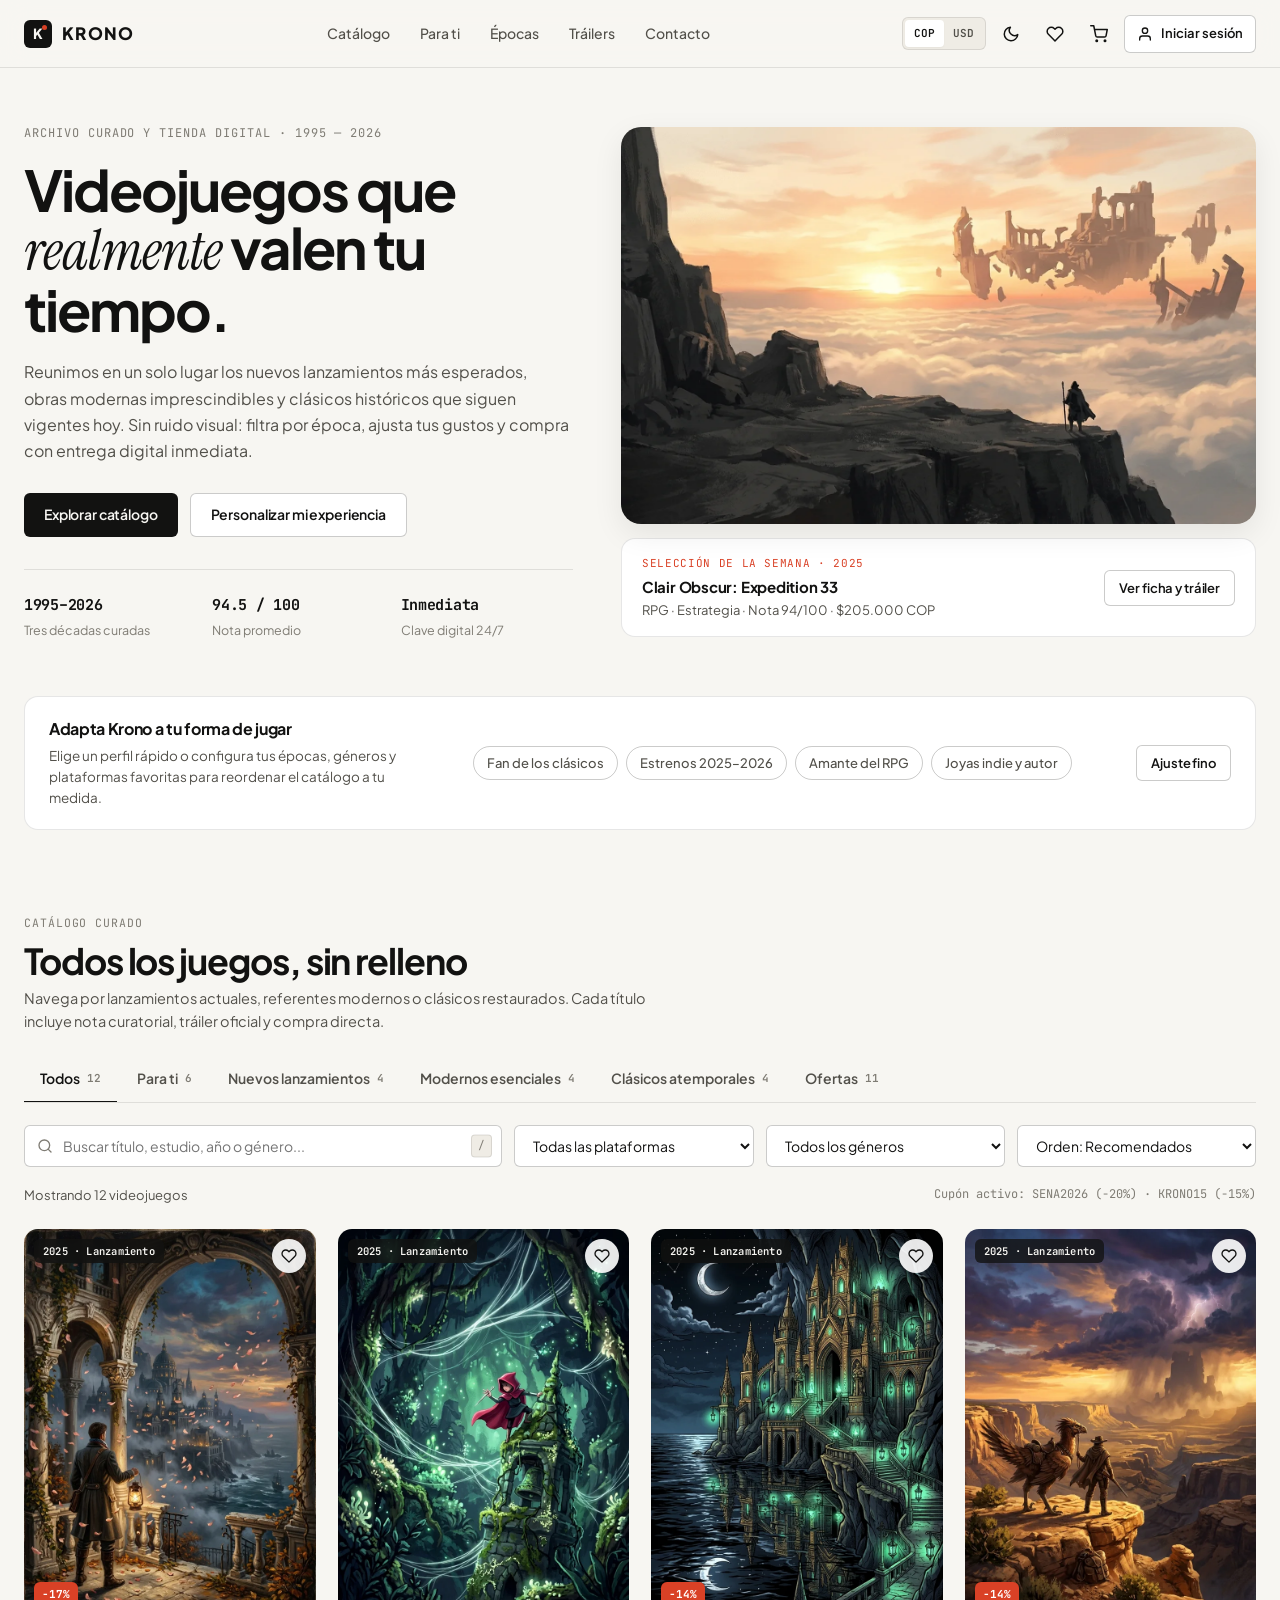
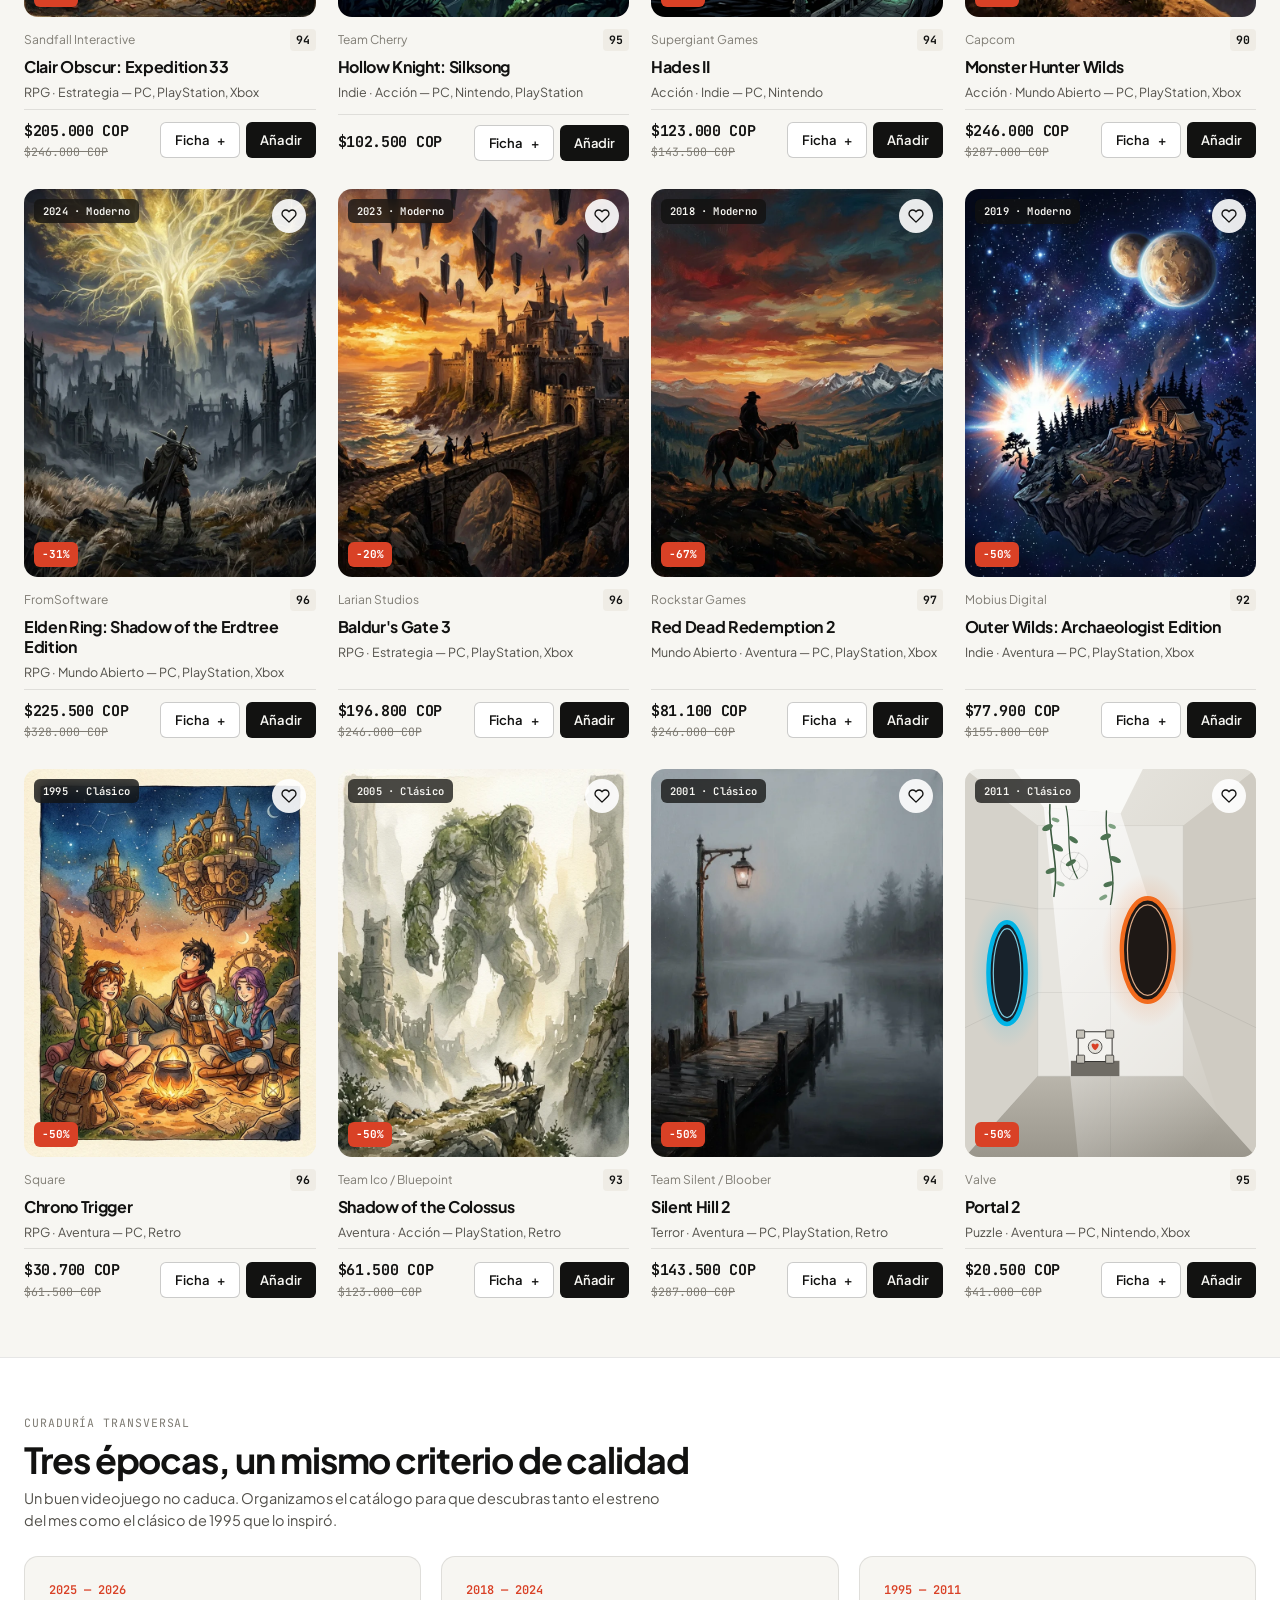
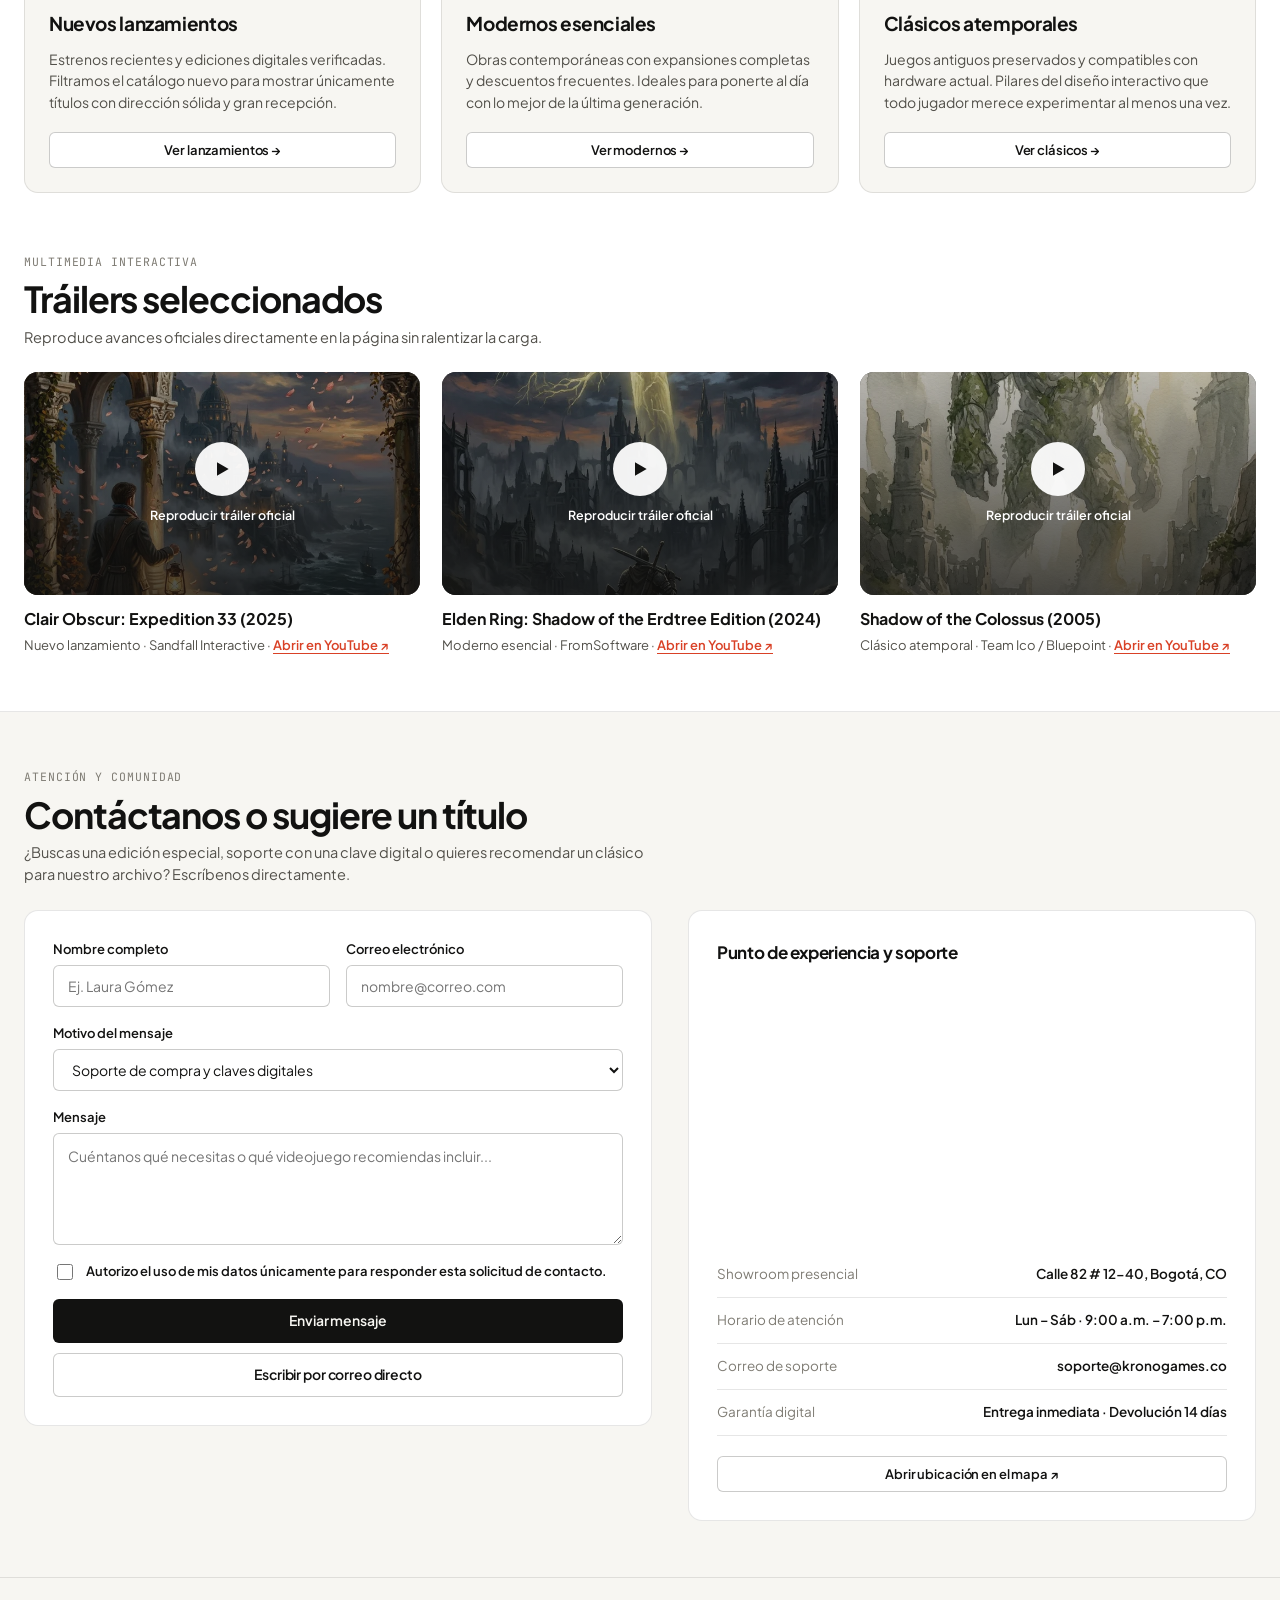
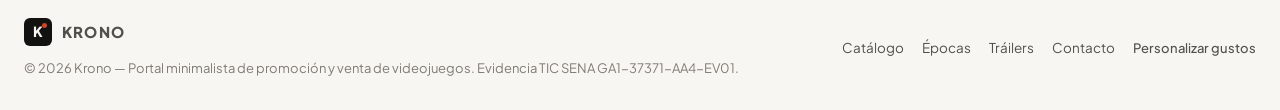
==== index.html @ 8956ce50 "feat: portal minimalista KRONO de promoción y venta de videojuegos (PC y móvil)" ====
<!DOCTYPE html>
<html lang="es">
  <head>
    <meta charset="UTF-8" />
    <meta name="viewport" content="width=device-width, initial-scale=1.0" />
    <title>KRONO — Catálogo Minimalista y Tienda de Videojuegos</title>
    <meta
      name="description"
      content="Krono es una tienda y archivo curado de videojuegos: nuevos lanzamientos, obras modernas esenciales y clásicos atemporales con recomendaciones personalizadas."
    />
    <meta name="theme-color" content="#F7F6F2" />
    <link rel="icon" type="image/svg+xml" href="assets/images/favicon.svg" />
    <link rel="preconnect" href="https://fonts.googleapis.com" />
    <link rel="preconnect" href="https://fonts.gstatic.com" crossorigin />
    <link
      href="https://fonts.googleapis.com/css2?family=Instrument+Serif:ital@0;1&family=JetBrains+Mono:wght@500;600;700&family=Plus+Jakarta+Sans:wght@400;500;600;700;800&display=swap"
      rel="stylesheet"
    />
    <link rel="stylesheet" href="css/styles.css" />
  </head>
  <body>
    <!-- ====================================================================
         HEADER & NAVEGACIÓN
         ==================================================================== -->
    <header class="site-header">
      <div class="container header-inner">
        <a href="#inicio" class="brand" aria-label="Krono inicio">
          <span class="brand-mark" aria-hidden="true">K</span>
          <span>KRONO</span>
        </a>

        <nav class="main-nav" aria-label="Navegación principal">
          <a href="#catalogo" data-nav-section="todos">Catálogo</a>
          <a href="#catalogo" data-nav-section="parati">Para ti</a>
          <a href="#epocas">Épocas</a>
          <a href="#trailers">Tráilers</a>
          <a href="#contacto">Contacto</a>
        </nav>

        <div class="header-actions">
          <div class="currency-switch" role="group" aria-label="Selector de moneda">
            <button type="button" id="btnCurrencyCOP" class="active" data-currency="COP">COP</button>
            <button type="button" id="btnCurrencyUSD" data-currency="USD">USD</button>
          </div>

          <button
            type="button"
            id="btnThemeToggle"
            class="icon-btn"
            aria-label="Cambiar tema claro u oscuro"
            title="Cambiar tema"
          >
            <svg id="iconSun" width="18" height="18" viewBox="0 0 24 24" fill="none" stroke="currentColor" stroke-width="2" stroke-linecap="round" stroke-linejoin="round" hidden>
              <circle cx="12" cy="12" r="4"></circle>
              <path d="M12 2v2M12 20v2M4.93 4.93l1.41 1.41M17.66 17.66l1.41 1.41M2 12h2M20 12h2M6.34 17.66l-1.41 1.41M19.07 4.93l-1.41 1.41"></path>
            </svg>
            <svg id="iconMoon" width="18" height="18" viewBox="0 0 24 24" fill="none" stroke="currentColor" stroke-width="2" stroke-linecap="round" stroke-linejoin="round">
              <path d="M21 12.79A9 9 0 1 1 11.21 3 7 7 0 0 0 21 12.79z"></path>
            </svg>
          </button>

          <button
            type="button"
            id="btnOpenWishlist"
            class="icon-btn"
            aria-label="Lista de deseos"
            title="Lista de deseos"
          >
            <svg width="18" height="18" viewBox="0 0 24 24" fill="none" stroke="currentColor" stroke-width="2" stroke-linecap="round" stroke-linejoin="round">
              <path d="M20.84 4.61a5.5 5.5 0 0 0-7.78 0L12 5.67l-1.06-1.06a5.5 5.5 0 0 0-7.78 7.78l1.06 1.06L12 21.23l7.78-7.78 1.06-1.06a5.5 5.5 0 0 0 0-7.78z"></path>
            </svg>
            <span id="wishlistBadge" class="badge-count" data-count="0">0</span>
          </button>

          <button
            type="button"
            id="btnOpenCart"
            class="icon-btn"
            aria-label="Abrir carrito de compras"
            title="Carrito de compras"
          >
            <svg width="18" height="18" viewBox="0 0 24 24" fill="none" stroke="currentColor" stroke-width="2" stroke-linecap="round" stroke-linejoin="round">
              <circle cx="9" cy="21" r="1"></circle>
              <circle cx="20" cy="21" r="1"></circle>
              <path d="M1 1h4l2.68 13.39a2 2 0 0 0 2 1.61h9.72a2 2 0 0 0 2-1.61L23 6H6"></path>
            </svg>
            <span id="cartBadge" class="badge-count" data-count="0">0</span>
          </button>

          <button type="button" id="btnAccount" class="account-trigger" aria-label="Cuenta de usuario">
            <span id="headerAvatar" class="avatar-circle" hidden>U</span>
            <svg id="headerUserIcon" width="16" height="16" viewBox="0 0 24 24" fill="none" stroke="currentColor" stroke-width="2" stroke-linecap="round" stroke-linejoin="round">
              <path d="M20 21v-2a4 4 0 0 0-4-4H8a4 4 0 0 0-4 4v2"></path>
              <circle cx="12" cy="7" r="4"></circle>
            </svg>
            <span id="headerAccountLabel" class="account-label">Iniciar sesión</span>
          </button>

          <button
            type="button"
            id="btnMobileMenu"
            class="icon-btn mobile-menu-btn"
            aria-label="Abrir menú móvil"
            aria-expanded="false"
          >
            <svg width="20" height="20" viewBox="0 0 24 24" fill="none" stroke="currentColor" stroke-width="2" stroke-linecap="round" stroke-linejoin="round">
              <line x1="3" y1="6" x2="21" y2="6"></line>
              <line x1="3" y1="12" x2="21" y2="12"></line>
              <line x1="3" y1="18" x2="21" y2="18"></line>
            </svg>
          </button>
        </div>
      </div>
    </header>

    <!-- Menú Móvil -->
    <div id="mobileNavDrawer" class="mobile-nav-drawer" aria-hidden="true">
      <div class="mobile-nav-panel">
        <div class="drawer-header" style="padding: 0 0 14px; border-bottom: 1px solid var(--border)">
          <span class="brand">
            <span class="brand-mark" aria-hidden="true">K</span>
            <span>KRONO</span>
          </span>
          <button type="button" id="btnCloseMobileMenu" class="icon-btn" aria-label="Cerrar menú">
            <svg width="20" height="20" viewBox="0 0 24 24" fill="none" stroke="currentColor" stroke-width="2"><line x1="18" y1="6" x2="6" y2="18"></line><line x1="6" y1="6" x2="18" y2="18"></line></svg>
          </button>
        </div>

        <nav class="mobile-nav-links" aria-label="Navegación móvil">
          <a href="#catalogo" data-mobile-nav="todos">Catálogo completo</a>
          <a href="#catalogo" data-mobile-nav="parati">Selección para ti</a>
          <a href="#catalogo" data-mobile-nav="lanzamiento">Nuevos lanzamientos</a>
          <a href="#catalogo" data-mobile-nav="moderno">Modernos esenciales</a>
          <a href="#catalogo" data-mobile-nav="clasico">Clásicos atemporales</a>
          <a href="#trailers" data-mobile-close>Tráilers oficiales</a>
          <a href="#contacto" data-mobile-close>Contacto y showroom</a>
        </nav>

        <div style="margin-top: auto; display: flex; flex-direction: column; gap: 12px">
          <div style="display: flex; align-items: center; justify-content: space-between">
            <span style="font-size: 13px; color: var(--ink-secondary)">Moneda</span>
            <div class="currency-switch" style="display: inline-flex">
              <button type="button" class="active" data-currency="COP">COP</button>
              <button type="button" data-currency="USD">USD</button>
            </div>
          </div>
          <button type="button" id="btnMobilePersonalize" class="btn btn-secondary btn-full">
            Personalizar mis gustos
          </button>
          <button type="button" id="btnMobileAuth" class="btn btn-primary btn-full">
            Iniciar sesión o registrarme
          </button>
        </div>
      </div>
    </div>

    <main id="inicio">
      <!-- ====================================================================
           HERO EDITORIAL MINIMALISTA
           ==================================================================== -->
      <section class="hero">
        <div class="container hero-grid">
          <div>
            <p class="hero-kicker">Archivo curado y tienda digital · 1995 — 2026</p>
            <h1 class="hero-title">
              Videojuegos que <em>realmente</em> valen tu tiempo.
            </h1>
            <p class="hero-lead">
              Reunimos en un solo lugar los nuevos lanzamientos más esperados, obras modernas
              imprescindibles y clásicos históricos que siguen vigentes hoy. Sin ruido visual:
              filtra por época, ajusta tus gustos y compra con entrega digital inmediata.
            </p>

            <div class="hero-actions">
              <a href="#catalogo" class="btn btn-primary">Explorar catálogo</a>
              <button type="button" id="btnHeroPersonalize" class="btn btn-secondary">
                Personalizar mi experiencia
              </button>
            </div>

            <div class="hero-metrics">
              <div class="hero-metric">
                <strong>1995–2026</strong>
                <span>Tres décadas curadas</span>
              </div>
              <div class="hero-metric">
                <strong>94.5 / 100</strong>
                <span>Nota promedio</span>
              </div>
              <div class="hero-metric">
                <strong>Inmediata</strong>
                <span>Clave digital 24/7</span>
              </div>
            </div>
          </div>

          <div class="hero-visual">
            <div class="hero-frame">
              <img
                src="assets/images/hero_editorial.webp"
                alt="Ilustración editorial de viajero frente a ruinas flotantes al atardecer"
                width="1600"
                height="900"
                fetchpriority="high"
              />
            </div>

            <div class="hero-caption-card" id="heroSpotlight">
              <div class="hero-caption-meta">
                <span class="hero-caption-label" id="spotlightLabel">Selección de la semana · 2025</span>
                <p class="hero-caption-title" id="spotlightTitle">Clair Obscur: Expedition 33</p>
                <p class="hero-caption-sub" id="spotlightSub">RPG · Estrategia · 94/100</p>
              </div>
              <button type="button" id="btnSpotlightDetail" class="btn btn-secondary btn-sm">
                Ver ficha y tráiler
              </button>
            </div>
          </div>
        </div>
      </section>

      <!-- ====================================================================
           BARRA DE EXPERIENCIA PERSONALIZADA
           ==================================================================== -->
      <section class="personalize-strip" aria-label="Personalización de catálogo">
        <div class="container">
          <div class="personalize-box">
            <div class="personalize-copy">
              <h2 id="personalizeHeading">Adapta Krono a tu forma de jugar</h2>
              <p id="personalizeSummary">
                Elige un perfil rápido o configura tus épocas, géneros y plataformas favoritas para
                reordenar el catálogo a tu medida.
              </p>
            </div>

            <div class="preset-chips" id="presetChips">
              <!-- Renderizado dinámicamente desde js/app.js -->
            </div>

            <button type="button" id="btnOpenPrefs" class="btn btn-secondary btn-sm">
              Ajuste fino
            </button>
          </div>
        </div>
      </section>

      <!-- ====================================================================
           CATÁLOGO CON FILTROS POR SECCIONES
           ==================================================================== -->
      <section class="section" id="catalogo">
        <div class="container">
          <div class="section-header">
            <div>
              <p class="section-eyebrow">Catálogo curado</p>
              <h2 class="section-title">Todos los juegos, sin relleno</h2>
              <p class="section-subtitle">
                Navega por lanzamientos actuales, referentes modernos o clásicos restaurados. Cada
                título incluye nota curatorial, tráiler oficial y compra directa.
              </p>
            </div>
          </div>

          <!-- Pestañas por sección -->
          <div class="section-tabs" role="tablist" aria-label="Filtrar por sección">
            <button type="button" class="tab-btn active" role="tab" aria-selected="true" data-section="todos">
              Todos <span class="tab-count" id="countTodos">12</span>
            </button>
            <button type="button" class="tab-btn" role="tab" aria-selected="false" data-section="parati">
              Para ti <span class="tab-count" id="countParati">6</span>
            </button>
            <button type="button" class="tab-btn" role="tab" aria-selected="false" data-section="lanzamiento">
              Nuevos lanzamientos <span class="tab-count" id="countLanzamiento">4</span>
            </button>
            <button type="button" class="tab-btn" role="tab" aria-selected="false" data-section="moderno">
              Modernos esenciales <span class="tab-count" id="countModerno">4</span>
            </button>
            <button type="button" class="tab-btn" role="tab" aria-selected="false" data-section="clasico">
              Clásicos atemporales <span class="tab-count" id="countClasico">4</span>
            </button>
            <button type="button" class="tab-btn" role="tab" aria-selected="false" data-section="ofertas">
              Ofertas <span class="tab-count" id="countOfertas">11</span>
            </button>
          </div>

          <!-- Barra de búsqueda y filtros combinados -->
          <div class="filter-bar">
            <div class="search-wrap">
              <svg width="16" height="16" viewBox="0 0 24 24" fill="none" stroke="currentColor" stroke-width="2" stroke-linecap="round" stroke-linejoin="round" aria-hidden="true">
                <circle cx="11" cy="11" r="8"></circle>
                <line x1="21" y1="21" x2="16.65" y2="16.65"></line>
              </svg>
              <label for="searchInput" class="sr-only">Buscar videojuegos</label>
              <input
                type="search"
                id="searchInput"
                class="input"
                placeholder="Buscar título, estudio, año o género..."
                autocomplete="off"
              />
              <span class="search-kbd" aria-hidden="true">/</span>
            </div>

            <div>
              <label for="platformFilter" class="sr-only">Filtrar por plataforma</label>
              <select id="platformFilter" class="select">
                <option value="all">Todas las plataformas</option>
                <option value="PC">PC</option>
                <option value="PlayStation">PlayStation</option>
                <option value="Xbox">Xbox</option>
                <option value="Nintendo">Nintendo</option>
                <option value="Retro">Retro / Restaurado</option>
              </select>
            </div>

            <div>
              <label for="genreFilter" class="sr-only">Filtrar por género</label>
              <select id="genreFilter" class="select">
                <option value="all">Todos los géneros</option>
                <option value="RPG">RPG</option>
                <option value="Acción">Acción</option>
                <option value="Aventura">Aventura</option>
                <option value="Indie">Indie</option>
                <option value="Estrategia">Estrategia</option>
                <option value="Terror">Terror</option>
                <option value="Puzzle">Puzzle</option>
                <option value="Mundo Abierto">Mundo Abierto</option>
              </select>
            </div>

            <div>
              <label for="sortSelect" class="sr-only">Ordenar resultados</label>
              <select id="sortSelect" class="select">
                <option value="recommended">Orden: Recomendados</option>
                <option value="score">Mejor calificados</option>
                <option value="newest">Más recientes primero</option>
                <option value="oldest">Clásicos primero</option>
                <option value="price-asc">Menor precio</option>
                <option value="price-desc">Mayor precio</option>
              </select>
            </div>
          </div>

          <div class="filter-meta-row">
            <div class="filter-active-summary">
              <span id="resultsCount">Mostrando 12 videojuegos</span>
              <button type="button" id="btnResetFilters" class="link-btn" hidden>
                Limpiar filtros
              </button>
            </div>
            <span style="font-family: var(--font-mono); font-size: 12px; color: var(--ink-muted)">
              Cupón activo: SENA2026 (-20%) · KRONO15 (-15%)
            </span>
          </div>

          <!-- Grid de videojuegos -->
          <div class="games-grid" id="gamesGrid" aria-live="polite">
            <!-- Renderizado dinámicamente desde js/app.js -->
          </div>
        </div>
      </section>

      <!-- ====================================================================
           ÉPOCAS Y TRÁILERS INTERACTIVOS
           ==================================================================== -->
      <section class="section surface-band" id="epocas">
        <div class="container">
          <div class="section-header">
            <div>
              <p class="section-eyebrow">Curaduría transversal</p>
              <h2 class="section-title">Tres épocas, un mismo criterio de calidad</h2>
              <p class="section-subtitle">
                Un buen videojuego no caduca. Organizamos el catálogo para que descubras tanto el
                estreno del mes como el clásico de 1995 que lo inspiró.
              </p>
            </div>
          </div>

          <div class="eras-grid">
            <article class="era-card">
              <span class="era-range">2025 — 2026</span>
              <h3>Nuevos lanzamientos</h3>
              <p>
                Estrenos recientes y ediciones digitales verificadas. Filtramos el catálogo nuevo
                para mostrar únicamente títulos con dirección sólida y gran recepción.
              </p>
              <button type="button" class="btn btn-secondary btn-sm" data-jump-section="lanzamiento">
                Ver lanzamientos →
              </button>
            </article>

            <article class="era-card">
              <span class="era-range">2018 — 2024</span>
              <h3>Modernos esenciales</h3>
              <p>
                Obras contemporáneas con expansiones completas y descuentos frecuentes. Ideales para
                ponerte al día con lo mejor de la última generación.
              </p>
              <button type="button" class="btn btn-secondary btn-sm" data-jump-section="moderno">
                Ver modernos →
              </button>
            </article>

            <article class="era-card">
              <span class="era-range">1995 — 2011</span>
              <h3>Clásicos atemporales</h3>
              <p>
                Juegos antiguos preservados y compatibles con hardware actual. Pilares del diseño
                interactivo que todo jugador merece experimentar al menos una vez.
              </p>
              <button type="button" class="btn btn-secondary btn-sm" data-jump-section="clasico">
                Ver clásicos →
              </button>
            </article>
          </div>

          <div id="trailers" style="padding-top: 12px">
            <div class="section-header">
              <div>
                <p class="section-eyebrow">Multimedia interactiva</p>
                <h2 class="section-title">Tráilers seleccionados</h2>
                <p class="section-subtitle">
                  Reproduce avances oficiales directamente en la página sin ralentizar la carga.
                </p>
              </div>
            </div>

            <div class="trailers-grid" id="trailersGrid">
              <!-- Renderizado dinámicamente desde js/app.js -->
            </div>
          </div>
        </div>
      </section>

      <!-- ====================================================================
           CONTACTO FUNCIONAL Y MAPA INTERACTIVO
           ==================================================================== -->
      <section class="section" id="contacto">
        <div class="container">
          <div class="section-header">
            <div>
              <p class="section-eyebrow">Atención y comunidad</p>
              <h2 class="section-title">Contáctanos o sugiere un título</h2>
              <p class="section-subtitle">
                ¿Buscas una edición especial, soporte con una clave digital o quieres recomendar un
                clásico para nuestro archivo? Escríbenos directamente.
              </p>
            </div>
          </div>

          <div class="contact-grid">
            <div class="card-panel">
              <form id="contactForm" novalidate>
                <div class="form-grid">
                  <div class="field">
                    <label for="contactName">Nombre completo</label>
                    <input
                      type="text"
                      id="contactName"
                      name="name"
                      class="input"
                      placeholder="Ej. Laura Gómez"
                      required
                    />
                  </div>

                  <div class="field">
                    <label for="contactEmail">Correo electrónico</label>
                    <input
                      type="email"
                      id="contactEmail"
                      name="email"
                      class="input"
                      placeholder="nombre@correo.com"
                      required
                    />
                  </div>

                  <div class="field field-full">
                    <label for="contactTopic">Motivo del mensaje</label>
                    <select id="contactTopic" name="topic" class="select">
                      <option value="Soporte de compra y claves">Soporte de compra y claves digitales</option>
                      <option value="Sugerir un juego clásico o moderno">Sugerir un juego clásico o moderno</option>
                      <option value="Preventas y ediciones especiales">Preventas y ediciones especiales</option>
                      <option value="Alianzas comerciales y prensa">Alianzas comerciales y prensa</option>
                    </select>
                  </div>

                  <div class="field field-full">
                    <label for="contactMessage">Mensaje</label>
                    <textarea
                      id="contactMessage"
                      name="message"
                      class="textarea"
                      placeholder="Cuéntanos qué necesitas o qué videojuego recomiendas incluir..."
                      required
                    ></textarea>
                  </div>

                  <div class="field field-full">
                    <label class="checkbox-row">
                      <input type="checkbox" id="contactConsent" required />
                      <span>
                        Autorizo el uso de mis datos únicamente para responder esta solicitud de
                        contacto.
                      </span>
                    </label>
                  </div>

                  <div class="field field-full" style="display: flex; flex-wrap: wrap; gap: 10px">
                    <button type="submit" class="btn btn-primary">Enviar mensaje</button>
                    <a
                      href="mailto:soporte@kronogames.co?subject=Consulta%20desde%20Krono"
                      class="btn btn-secondary"
                    >
                      Escribir por correo directo
                    </a>
                  </div>
                </div>

                <div id="contactFeedback" class="form-feedback" role="status" aria-live="polite"></div>
              </form>
            </div>

            <div class="card-panel">
              <h3 style="margin: 0 0 14px; font-size: 17px; letter-spacing: -0.02em">
                Punto de experiencia y soporte
              </h3>
              <iframe
                class="map-frame"
                title="Ubicación del Showroom Krono en Bogotá, Colombia"
                loading="lazy"
                referrerpolicy="no-referrer-when-downgrade"
                src="https://www.openstreetmap.org/export/embed.html?bbox=-74.0615%2C4.6615%2C-74.0465%2C4.6725&amp;layer=mapnik&amp;marker=4.6670%2C-74.0540"
              ></iframe>

              <ul class="contact-list">
                <li>
                  <span>Showroom presencial</span>
                  <strong>Calle 82 # 12-40, Bogotá, CO</strong>
                </li>
                <li>
                  <span>Horario de atención</span>
                  <strong>Lun – Sáb · 9:00 a.m. – 7:00 p.m.</strong>
                </li>
                <li>
                  <span>Correo de soporte</span>
                  <a href="mailto:soporte@kronogames.co">soporte@kronogames.co</a>
                </li>
                <li>
                  <span>Garantía digital</span>
                  <strong>Entrega inmediata · Devolución 14 días</strong>
                </li>
              </ul>

              <a
                href="https://www.openstreetmap.org/?mlat=4.6670&mlon=-74.0540#map=16/4.6670/-74.0540"
                target="_blank"
                rel="noopener noreferrer"
                class="btn btn-secondary btn-full btn-sm"
              >
                Abrir ubicación en el mapa ↗
              </a>
            </div>
          </div>
        </div>
      </section>
    </main>

    <!-- ====================================================================
         FOOTER
         ==================================================================== -->
    <footer class="site-footer">
      <div class="container footer-grid">
        <div>
          <span class="brand" style="font-size: 15px; margin-bottom: 6px">
            <span class="brand-mark" aria-hidden="true">K</span>
            <span>KRONO</span>
          </span>
          <p style="margin: 6px 0 0; font-size: 13px; color: var(--ink-muted)">
            © 2026 Krono — Portal minimalista de promoción y venta de videojuegos. Evidencia TIC SENA GA1-37371-AA4-EV01.
          </p>
        </div>

        <div class="footer-links">
          <a href="#catalogo">Catálogo</a>
          <a href="#epocas">Épocas</a>
          <a href="#trailers">Tráilers</a>
          <a href="#contacto">Contacto</a>
          <button type="button" id="btnFooterPrefs" class="link-btn" style="color: inherit; text-decoration: none; font-weight: 500">
            Personalizar gustos
          </button>
        </div>
      </div>
    </footer>

    <!-- ====================================================================
         MODAL: INICIO DE SESIÓN (GOOGLE, FACEBOOK, DISCORD, CORREO, TELÉFONO)
         ==================================================================== -->
    <div id="authModal" class="modal-backdrop" role="dialog" aria-modal="true" aria-labelledby="authModalTitle" aria-hidden="true">
      <div class="modal-dialog">
        <div class="modal-header">
          <div>
            <h2 id="authModalTitle">Accede a tu cuenta Krono</h2>
            <p>Guarda tus gustos, favoritos y biblioteca de claves en cualquier dispositivo.</p>
          </div>
          <button type="button" class="icon-btn" data-close-modal="authModal" aria-label="Cerrar ventana">
            <svg width="20" height="20" viewBox="0 0 24 24" fill="none" stroke="currentColor" stroke-width="2"><line x1="18" y1="6" x2="6" y2="18"></line><line x1="6" y1="6" x2="18" y2="18"></line></svg>
          </button>
        </div>

        <!-- Vista principal de inicio de sesión -->
        <div id="authMainView">
          <div class="social-auth-stack">
            <button type="button" class="social-btn" data-social-provider="google">
              <svg width="18" height="18" viewBox="0 0 24 24" aria-hidden="true">
                <path fill="#4285F4" d="M23.49 12.27c0-.79-.07-1.54-.2-2.27H12v4.51h6.47a5.54 5.54 0 0 1-2.4 3.63v3h3.88c2.27-2.09 3.54-5.17 3.54-8.87z"/>
                <path fill="#34A853" d="M12 24c3.24 0 5.95-1.07 7.94-2.91l-3.88-3c-1.07.72-2.44 1.15-4.06 1.15-3.12 0-5.77-2.11-6.72-4.95H1.28v3.1A12 12 0 0 0 12 24z"/>
                <path fill="#FBBC05" d="M5.28 14.29A7.18 7.18 0 0 1 4.9 12c0-.79.14-1.56.38-2.29V6.61H1.28A12 12 0 0 0 0 12c0 1.94.46 3.77 1.28 5.39l4-3.1z"/>
                <path fill="#EA4335" d="M12 4.76c1.76 0 3.34.61 4.58 1.8l3.44-3.44C17.95 1.19 15.24 0 12 0A12 12 0 0 0 1.28 6.61l4 3.1C6.23 6.87 8.88 4.76 12 4.76z"/>
              </svg>
              <span>Continuar con Google</span>
            </button>

            <button type="button" class="social-btn" data-social-provider="facebook">
              <svg width="18" height="18" viewBox="0 0 24 24" aria-hidden="true">
                <path fill="#1877F2" d="M24 12.07C24 5.4 18.63 0 12 0S0 5.4 0 12.07c0 6.02 4.39 11.01 10.13 11.93v-8.44H7.08v-3.49h3.05V9.41c0-3.02 1.79-4.69 4.53-4.69 1.31 0 2.68.24 2.68.24v2.96h-1.51c-1.49 0-1.95.93-1.95 1.88v2.27h3.33l-.53 3.49h-2.8V24C19.61 23.08 24 18.09 24 12.07z"/>
              </svg>
              <span>Continuar con Facebook</span>
            </button>

            <button type="button" class="social-btn" data-social-provider="discord">
              <svg width="18" height="18" viewBox="0 0 24 24" aria-hidden="true">
                <path fill="#5865F2" d="M20.32 4.37a19.8 19.8 0 0 0-4.89-1.52.07.07 0 0 0-.08.04c-.21.38-.44.87-.61 1.25a18.27 18.27 0 0 0-5.48 0c-.17-.39-.41-.87-.62-1.25a.08.08 0 0 0-.08-.04A19.74 19.74 0 0 0 3.68 4.37a.07.07 0 0 0-.03.03C.53 9.05-.32 13.58.1 18.06a.08.08 0 0 0 .03.06 19.9 19.9 0 0 0 5.99 3.03.08.08 0 0 0 .08-.03c.46-.63.87-1.3 1.22-2a.08.08 0 0 0-.04-.11 13.1 13.1 0 0 1-1.87-.89.08.08 0 0 1-.01-.13c.13-.09.25-.19.37-.29a.08.08 0 0 1 .08-.01c3.93 1.79 8.18 1.79 12.06 0a.08.08 0 0 1 .08.01c.12.1.24.2.37.29a.08.08 0 0 1-.01.13c-.6.35-1.22.65-1.87.89a.08.08 0 0 0-.04.11c.36.7.77 1.37 1.22 2a.08.08 0 0 0 .08.03 19.84 19.84 0 0 0 6-3.03.08.08 0 0 0 .03-.06c.5-5.18-.84-9.68-3.55-13.66a.06.06 0 0 0-.03-.03zM8.02 15.33c-1.18 0-2.16-1.08-2.16-2.42 0-1.33.96-2.42 2.16-2.42 1.21 0 2.18 1.1 2.16 2.42 0 1.34-.96 2.42-2.16 2.42zm7.97 0c-1.18 0-2.16-1.08-2.16-2.42 0-1.33.96-2.42 2.16-2.42 1.21 0 2.18 1.1 2.16 2.42 0 1.34-.95 2.42-2.16 2.42z"/>
              </svg>
              <span>Continuar con Discord</span>
            </button>
          </div>

          <div class="auth-divider">o ingresa con tu cuenta</div>

          <div class="segmented" role="tablist" aria-label="Método de acceso tradicional">
            <button type="button" id="tabAuthEmail" class="active" data-auth-tab="email">Correo electrónico</button>
            <button type="button" id="tabAuthPhone" data-auth-tab="phone">Teléfono (SMS)</button>
          </div>

          <!-- Formulario Correo -->
          <form id="emailAuthForm" style="display: flex; flex-direction: column; gap: 14px">
            <div class="field" id="emailNameField" hidden>
              <label for="authFullName">Nombre completo</label>
              <input type="text" id="authFullName" class="input" placeholder="Tu nombre o apodo gamer" />
            </div>

            <div class="field">
              <label for="authEmail">Correo electrónico</label>
              <input type="email" id="authEmail" class="input" placeholder="tu@correo.com" required />
            </div>

            <div class="field">
              <label for="authPassword">Contraseña</label>
              <input type="password" id="authPassword" class="input" placeholder="Mínimo 6 caracteres" minlength="6" required />
            </div>

            <button type="submit" id="btnEmailSubmit" class="btn btn-primary btn-full">
              Iniciar sesión con correo
            </button>

            <p style="margin: 4px 0 0; font-size: 13px; text-align: center; color: var(--ink-secondary)">
              <span id="emailTogglePrompt">¿No tienes cuenta todavía?</span>
              <button type="button" id="btnToggleAuthMode" class="link-btn">Crear cuenta</button>
            </p>
          </form>

          <!-- Formulario Teléfono -->
          <form id="phoneAuthForm" hidden style="display: flex; flex-direction: column; gap: 14px">
            <div id="phoneStep1" style="display: flex; flex-direction: column; gap: 14px">
              <div class="field">
                <label for="authPhoneNumber">Número de teléfono</label>
                <div class="phone-row">
                  <select id="authPhoneCode" class="select" aria-label="Indicativo de país">
                    <option value="+57">+57 CO</option>
                    <option value="+52">+52 MX</option>
                    <option value="+34">+34 ES</option>
                    <option value="+54">+54 AR</option>
                    <option value="+56">+56 CL</option>
                    <option value="+51">+51 PE</option>
                    <option value="+1">+1 US</option>
                  </select>
                  <input
                    type="tel"
                    id="authPhoneNumber"
                    class="input"
                    placeholder="300 123 4567"
                    inputmode="tel"
                  />
                </div>
                <span class="field-hint">Te enviaremos un código de verificación de 6 dígitos.</span>
              </div>
              <button type="button" id="btnSendOtp" class="btn btn-primary btn-full">
                Enviar código por SMS
              </button>
            </div>

            <div id="phoneStep2" hidden style="display: flex; flex-direction: column; gap: 12px">
              <div class="field">
                <label for="otpInput0">Código de verificación</label>
                <p id="phoneOtpHint" class="field-hint" style="margin: 0"></p>
                <div class="otp-inputs">
                  <input type="text" id="otpInput0" maxlength="1" inputmode="numeric" aria-label="Dígito 1" />
                  <input type="text" id="otpInput1" maxlength="1" inputmode="numeric" aria-label="Dígito 2" />
                  <input type="text" id="otpInput2" maxlength="1" inputmode="numeric" aria-label="Dígito 3" />
                  <input type="text" id="otpInput3" maxlength="1" inputmode="numeric" aria-label="Dígito 4" />
                  <input type="text" id="otpInput4" maxlength="1" inputmode="numeric" aria-label="Dígito 5" />
                  <input type="text" id="otpInput5" maxlength="1" inputmode="numeric" aria-label="Dígito 6" />
                </div>
              </div>
              <button type="submit" class="btn btn-primary btn-full">Verificar e ingresar</button>
              <button type="button" id="btnBackPhone" class="btn btn-ghost btn-sm">
                ← Cambiar número
              </button>
            </div>
          </form>
        </div>

        <!-- Paso 2: Confirmación de proveedor social (Google / Facebook / Discord) -->
        <div id="authSocialView" hidden>
          <form id="socialConfirmForm" class="social-confirm-box">
            <span id="socialProviderPill" class="provider-pill">Google</span>
            <div>
              <h3 id="socialConfirmHeading" style="margin: 0 0 4px; font-size: 16px">
                Autorizar acceso con Google
              </h3>
              <p style="margin: 0; font-size: 13px; color: var(--ink-secondary)">
                Confirma tu perfil para sincronizar tu experiencia personalizada, lista de deseos y
                biblioteca en Krono.
              </p>
            </div>

            <div class="field">
              <label for="socialNameInput">Nombre visible</label>
              <input type="text" id="socialNameInput" class="input" required />
            </div>

            <div class="field">
              <label for="socialHandleInput">Cuenta / usuario</label>
              <input type="text" id="socialHandleInput" class="input" required />
            </div>

            <p class="field-hint" style="margin: 0">
              Entorno demostrativo estático (GitHub Pages): la sesión se almacena de forma local y
              segura en tu navegador, lista para conectarse a credenciales OAuth 2.0 reales.
            </p>

            <div style="display: flex; gap: 10px">
              <button type="button" id="btnBackSocial" class="btn btn-secondary">Volver</button>
              <button type="submit" class="btn btn-primary" style="flex: 1">
                Confirmar y continuar
              </button>
            </div>
          </form>
        </div>
      </div>
    </div>

    <!-- ====================================================================
         MODAL: PERSONALIZACIÓN DE EXPERIENCIA
         ==================================================================== -->
    <div id="prefsModal" class="modal-backdrop" role="dialog" aria-modal="true" aria-labelledby="prefsModalTitle" aria-hidden="true">
      <div class="modal-dialog">
        <div class="modal-header">
          <div>
            <h2 id="prefsModalTitle">Personaliza tu experiencia</h2>
            <p>Ajusta tus preferencias para calcular la afinidad de cada juego en tiempo real.</p>
          </div>
          <button type="button" class="icon-btn" data-close-modal="prefsModal" aria-label="Cerrar">
            <svg width="20" height="20" viewBox="0 0 24 24" fill="none" stroke="currentColor" stroke-width="2"><line x1="18" y1="6" x2="6" y2="18"></line><line x1="6" y1="6" x2="18" y2="18"></line></svg>
          </button>
        </div>

        <div class="pref-group">
          <h3>1. ¿Qué épocas disfrutas más?</h3>
          <div class="pref-options" id="prefEras"></div>
        </div>

        <div class="pref-group">
          <h3>2. Tus géneros favoritos</h3>
          <div class="pref-options" id="prefGenres"></div>
        </div>

        <div class="pref-group">
          <h3>3. Plataformas donde juegas</h3>
          <div class="pref-options" id="prefPlatforms"></div>
        </div>

        <div class="pref-group">
          <h3>4. Prioridad de precio</h3>
          <div class="pref-options" id="prefBudget">
            <button type="button" class="chip" data-budget="all">Todo el catálogo</button>
            <button type="button" class="chip" data-budget="ofertas">Priorizar ofertas y económicos</button>
          </div>
        </div>

        <div style="display: flex; gap: 10px; margin-top: 24px">
          <button type="button" id="btnClearPrefs" class="btn btn-secondary">Restablecer</button>
          <button type="button" id="btnSavePrefs" class="btn btn-primary" style="flex: 1">
            Aplicar a mi catálogo
          </button>
        </div>
      </div>
    </div>

    <!-- ====================================================================
         MODAL: FICHA DE JUEGO Y TRÁILER OFICIAL
         ==================================================================== -->
    <div id="gameModal" class="modal-backdrop" role="dialog" aria-modal="true" aria-labelledby="detailTitle" aria-hidden="true">
      <div class="modal-dialog modal-dialog-lg">
        <div class="modal-header">
          <div>
            <p class="detail-kicker" id="detailKicker">Nuevo lanzamiento · 2025</p>
            <h2 id="detailTitle" class="detail-title">Título del juego</h2>
          </div>
          <button type="button" class="icon-btn" data-close-modal="gameModal" aria-label="Cerrar ficha">
            <svg width="20" height="20" viewBox="0 0 24 24" fill="none" stroke="currentColor" stroke-width="2"><line x1="18" y1="6" x2="6" y2="18"></line><line x1="6" y1="6" x2="18" y2="18"></line></svg>
          </button>
        </div>

        <div id="detailContent"></div>
      </div>
    </div>

    <!-- ====================================================================
         DRAWER: CARRITO DE COMPRAS Y CHECKOUT DIGITAL
         ==================================================================== -->
    <div id="cartDrawer" class="drawer-backdrop" role="dialog" aria-modal="true" aria-labelledby="cartDrawerTitle" aria-hidden="true">
      <div class="drawer-panel">
        <div class="drawer-header">
          <h2 id="cartDrawerTitle">Tu carrito</h2>
          <button type="button" class="icon-btn" data-close-drawer="cartDrawer" aria-label="Cerrar carrito">
            <svg width="20" height="20" viewBox="0 0 24 24" fill="none" stroke="currentColor" stroke-width="2"><line x1="18" y1="6" x2="6" y2="18"></line><line x1="6" y1="6" x2="18" y2="18"></line></svg>
          </button>
        </div>

        <div class="drawer-body" id="cartBody"></div>
        <div class="drawer-footer" id="cartFooter"></div>
      </div>
    </div>

    <!-- ====================================================================
         DRAWER: PERFIL, LISTA DE DESEOS Y BIBLIOTECA
         ==================================================================== -->
    <div id="accountDrawer" class="drawer-backdrop" role="dialog" aria-modal="true" aria-labelledby="accountDrawerTitle" aria-hidden="true">
      <div class="drawer-panel">
        <div class="drawer-header">
          <h2 id="accountDrawerTitle">Tu espacio en Krono</h2>
          <button type="button" class="icon-btn" data-close-drawer="accountDrawer" aria-label="Cerrar perfil">
            <svg width="20" height="20" viewBox="0 0 24 24" fill="none" stroke="currentColor" stroke-width="2"><line x1="18" y1="6" x2="6" y2="18"></line><line x1="6" y1="6" x2="18" y2="18"></line></svg>
          </button>
        </div>

        <div class="drawer-body" id="accountBody"></div>
        <div class="drawer-footer" id="accountFooter"></div>
      </div>
    </div>

    <!-- Contenedor de notificaciones toast -->
    <div id="toastContainer" class="toast-container" aria-live="polite"></div>

    <script type="module" src="js/app.js"></script>
  </body>
</html>
---- css/styles.css ----
/* ==========================================================================
   KRONO — Sistema de Diseño Editorial Minimalista (PC y Móvil)
   ========================================================================== */

:root {
  --bg: #f7f6f2;
  --surface: #ffffff;
  --surface-subtle: #efece5;
  --surface-hover: #eae6dd;
  --ink: #121211;
  --ink-secondary: #52504a;
  --ink-muted: #7f7c74;
  --border: rgba(18, 18, 17, 0.1);
  --border-strong: rgba(18, 18, 17, 0.22);
  --accent: #d94126;
  --accent-hover: #b8321a;
  --accent-soft: rgba(217, 65, 38, 0.1);
  --success: #1b7a4e;
  --success-soft: rgba(27, 122, 78, 0.12);
  --shadow-sm: 0 1px 2px rgba(18, 18, 17, 0.04);
  --shadow-md: 0 10px 30px rgba(18, 18, 17, 0.08);
  --shadow-lg: 0 24px 60px rgba(18, 18, 17, 0.16);
  --radius-xs: 6px;
  --radius-sm: 10px;
  --radius-md: 14px;
  --radius-lg: 20px;
  --font-sans: 'Plus Jakarta Sans', -apple-system, BlinkMacSystemFont, 'Segoe UI', sans-serif;
  --font-serif: 'Instrument Serif', Georgia, serif;
  --font-mono: 'JetBrains Mono', ui-monospace, SFMono-Regular, monospace;
  --header-h: 68px;
  --container: 1280px;
  --ease: cubic-bezier(0.22, 1, 0.36, 1);
}

[data-theme='dark'] {
  --bg: #111110;
  --surface: #181816;
  --surface-subtle: #22221f;
  --surface-hover: #2a2a26;
  --ink: #f4f2ec;
  --ink-secondary: #b0ada4;
  --ink-muted: #7e7b72;
  --border: rgba(244, 242, 236, 0.11);
  --border-strong: rgba(244, 242, 236, 0.24);
  --accent: #eb563b;
  --accent-hover: #ff6a4f;
  --accent-soft: rgba(235, 86, 59, 0.16);
  --success: #34b378;
  --success-soft: rgba(52, 179, 120, 0.16);
  --shadow-sm: 0 1px 2px rgba(0, 0, 0, 0.25);
  --shadow-md: 0 12px 32px rgba(0, 0, 0, 0.35);
  --shadow-lg: 0 24px 64px rgba(0, 0, 0, 0.55);
}

/* Reset & Base */
*,
*::before,
*::after {
  box-sizing: border-box;
}

html {
  scroll-behavior: smooth;
  -webkit-text-size-adjust: 100%;
}

body {
  margin: 0;
  font-family: var(--font-sans);
  font-size: 15px;
  line-height: 1.55;
  color: var(--ink);
  background: var(--bg);
  -webkit-font-smoothing: antialiased;
  overflow-x: hidden;
  transition: background-color 0.25s var(--ease), color 0.25s var(--ease);
}

img {
  display: block;
  max-width: 100%;
  height: auto;
}

button,
input,
select,
textarea {
  font: inherit;
  color: inherit;
}

button {
  cursor: pointer;
  border: none;
  background: none;
  padding: 0;
}

a {
  color: inherit;
  text-decoration: none;
}

:focus-visible {
  outline: 2px solid var(--accent);
  outline-offset: 2px;
}

[hidden] {
  display: none !important;
}

.sr-only {
  position: absolute;
  width: 1px;
  height: 1px;
  padding: 0;
  margin: -1px;
  overflow: hidden;
  clip: rect(0, 0, 0, 0);
  white-space: nowrap;
  border: 0;
}

.container {
  width: 100%;
  max-width: var(--container);
  margin: 0 auto;
  padding: 0 24px;
}

/* ==========================================================================
   Buttons & Reusable Controls
   ========================================================================== */
.btn {
  display: inline-flex;
  align-items: center;
  justify-content: center;
  gap: 8px;
  height: 44px;
  padding: 0 20px;
  border-radius: var(--radius-xs);
  font-size: 14px;
  font-weight: 600;
  letter-spacing: -0.01em;
  transition: background-color 0.2s var(--ease), color 0.2s var(--ease),
    border-color 0.2s var(--ease), transform 0.15s var(--ease);
  white-space: nowrap;
}

.btn:active {
  transform: scale(0.98);
}

.btn-primary {
  background: var(--ink);
  color: var(--bg);
}

.btn-primary:hover {
  background: var(--accent);
  color: #ffffff;
}

.btn-accent {
  background: var(--accent);
  color: #ffffff;
}

.btn-accent:hover {
  background: var(--accent-hover);
}

.btn-secondary {
  background: var(--surface);
  color: var(--ink);
  border: 1px solid var(--border-strong);
}

.btn-secondary:hover {
  background: var(--surface-subtle);
  border-color: var(--ink);
}

.btn-ghost {
  background: transparent;
  color: var(--ink-secondary);
}

.btn-ghost:hover {
  background: var(--surface-subtle);
  color: var(--ink);
}

.btn-sm {
  height: 36px;
  padding: 0 14px;
  font-size: 13px;
}

.btn-full {
  width: 100%;
}

.icon-btn {
  position: relative;
  display: inline-flex;
  align-items: center;
  justify-content: center;
  width: 38px;
  height: 38px;
  border-radius: var(--radius-xs);
  color: var(--ink);
  transition: background-color 0.2s var(--ease), color 0.2s var(--ease);
}

.icon-btn:hover {
  background: var(--surface-subtle);
}

.badge-count {
  position: absolute;
  top: 2px;
  right: 2px;
  min-width: 17px;
  height: 17px;
  padding: 0 4px;
  border-radius: 999px;
  background: var(--accent);
  color: #ffffff;
  font-family: var(--font-mono);
  font-size: 10px;
  font-weight: 700;
  display: inline-flex;
  align-items: center;
  justify-content: center;
  line-height: 1;
}

.badge-count:empty,
.badge-count[data-count='0'] {
  display: none;
}

/* ==========================================================================
   Header & Navigation
   ========================================================================== */
.site-header {
  position: sticky;
  top: 0;
  z-index: 60;
  height: var(--header-h);
  background: color-mix(in srgb, var(--bg) 88%, transparent);
  backdrop-filter: blur(14px);
  -webkit-backdrop-filter: blur(14px);
  border-bottom: 1px solid var(--border);
}

.header-inner {
  height: 100%;
  display: flex;
  align-items: center;
  justify-content: space-between;
  gap: 20px;
}

.brand {
  display: inline-flex;
  align-items: center;
  gap: 10px;
  font-weight: 800;
  font-size: 17px;
  letter-spacing: 0.08em;
  text-transform: uppercase;
}

.brand-mark {
  width: 28px;
  height: 28px;
  border-radius: 6px;
  background: var(--ink);
  color: var(--bg);
  display: inline-flex;
  align-items: center;
  justify-content: center;
  font-weight: 800;
  font-size: 14px;
  letter-spacing: 0;
  position: relative;
}

.brand-mark::after {
  content: '';
  position: absolute;
  top: 5px;
  right: 5px;
  width: 5px;
  height: 5px;
  border-radius: 50%;
  background: var(--accent);
}

.main-nav {
  display: flex;
  align-items: center;
  gap: 6px;
}

.main-nav a {
  padding: 8px 12px;
  border-radius: var(--radius-xs);
  font-size: 14px;
  font-weight: 500;
  color: var(--ink-secondary);
  transition: color 0.2s var(--ease), background-color 0.2s var(--ease);
}

.main-nav a:hover {
  color: var(--ink);
  background: var(--surface-subtle);
}

.header-actions {
  display: flex;
  align-items: center;
  gap: 6px;
}

.currency-switch {
  display: inline-flex;
  align-items: center;
  background: var(--surface-subtle);
  border-radius: var(--radius-xs);
  padding: 2px;
  border: 1px solid var(--border);
}

.currency-switch button {
  padding: 5px 9px;
  font-family: var(--font-mono);
  font-size: 11px;
  font-weight: 600;
  border-radius: 4px;
  color: var(--ink-secondary);
  transition: background-color 0.2s var(--ease), color 0.2s var(--ease);
}

.currency-switch button.active {
  background: var(--surface);
  color: var(--ink);
  box-shadow: var(--shadow-sm);
}

.account-trigger {
  display: inline-flex;
  align-items: center;
  gap: 8px;
  height: 38px;
  padding: 0 12px;
  border-radius: var(--radius-xs);
  border: 1px solid var(--border-strong);
  background: var(--surface);
  font-size: 13px;
  font-weight: 600;
  transition: border-color 0.2s var(--ease), background-color 0.2s var(--ease);
}

.account-trigger:hover {
  border-color: var(--ink);
  background: var(--surface-subtle);
}

.avatar-circle {
  width: 24px;
  height: 24px;
  border-radius: 50%;
  background: var(--ink);
  color: var(--bg);
  font-size: 11px;
  font-weight: 700;
  display: inline-flex;
  align-items: center;
  justify-content: center;
  flex-shrink: 0;
}

.mobile-menu-btn {
  display: none;
}

/* Mobile Navigation Drawer */
.mobile-nav-drawer {
  position: fixed;
  inset: 0;
  z-index: 90;
  background: rgba(18, 18, 17, 0.48);
  backdrop-filter: blur(4px);
  opacity: 0;
  pointer-events: none;
  transition: opacity 0.25s var(--ease);
}

.mobile-nav-drawer.open {
  opacity: 1;
  pointer-events: auto;
}

.mobile-nav-panel {
  position: absolute;
  top: 0;
  right: 0;
  width: min(320px, 88vw);
  height: 100%;
  background: var(--surface);
  padding: 20px 24px 32px;
  display: flex;
  flex-direction: column;
  gap: 20px;
  transform: translateX(100%);
  transition: transform 0.3s var(--ease);
  overflow-y: auto;
}

.mobile-nav-drawer.open .mobile-nav-panel {
  transform: translateX(0);
}

.mobile-nav-links {
  display: flex;
  flex-direction: column;
  gap: 4px;
}

.mobile-nav-links a {
  padding: 12px 10px;
  border-radius: var(--radius-xs);
  font-size: 16px;
  font-weight: 600;
  border-bottom: 1px solid var(--border);
}

/* ==========================================================================
   Hero Section (Editorial Minimalist)
   ========================================================================== */
.hero {
  padding: 56px 0 40px;
}

.hero-grid {
  display: grid;
  grid-template-columns: minmax(0, 1.02fr) minmax(0, 1.18fr);
  gap: 48px;
  align-items: center;
}

.hero-kicker {
  font-family: var(--font-mono);
  font-size: 12px;
  letter-spacing: 0.08em;
  text-transform: uppercase;
  color: var(--ink-muted);
  margin: 0 0 18px;
}

.hero-title {
  margin: 0 0 20px;
  font-size: clamp(2.4rem, 4.4vw, 3.85rem);
  font-weight: 700;
  line-height: 1.04;
  letter-spacing: -0.035em;
  color: var(--ink);
}

.hero-title em {
  font-family: var(--font-serif);
  font-style: italic;
  font-weight: 400;
  letter-spacing: -0.01em;
}

.hero-lead {
  margin: 0 0 28px;
  max-width: 50ch;
  font-size: 16px;
  line-height: 1.65;
  color: var(--ink-secondary);
}

.hero-actions {
  display: flex;
  flex-wrap: wrap;
  gap: 12px;
  margin-bottom: 32px;
}

.hero-metrics {
  display: grid;
  grid-template-columns: repeat(3, minmax(0, 1fr));
  gap: 16px;
  padding-top: 24px;
  border-top: 1px solid var(--border);
}

.hero-metric strong {
  display: block;
  font-family: var(--font-mono);
  font-size: 15px;
  font-weight: 700;
  letter-spacing: -0.02em;
}

.hero-metric span {
  font-size: 12.5px;
  color: var(--ink-muted);
}

.hero-visual {
  position: relative;
}

.hero-frame {
  position: relative;
  border-radius: var(--radius-lg);
  overflow: hidden;
  background: var(--surface-subtle);
  aspect-ratio: 16 / 10;
  box-shadow: var(--shadow-md);
}

.hero-frame img {
  width: 100%;
  height: 100%;
  object-fit: cover;
}

.hero-caption-card {
  margin-top: 14px;
  padding: 16px 20px;
  border-radius: var(--radius-md);
  background: var(--surface);
  border: 1px solid var(--border);
  display: flex;
  align-items: center;
  justify-content: space-between;
  gap: 16px;
}

.hero-caption-meta {
  min-width: 0;
}

.hero-caption-label {
  display: block;
  font-family: var(--font-mono);
  font-size: 11px;
  text-transform: uppercase;
  letter-spacing: 0.06em;
  color: var(--accent);
  margin-bottom: 3px;
}

.hero-caption-title {
  margin: 0;
  font-size: 15px;
  font-weight: 700;
  letter-spacing: -0.015em;
  white-space: nowrap;
  overflow: hidden;
  text-overflow: ellipsis;
}

.hero-caption-sub {
  margin: 2px 0 0;
  font-size: 13px;
  color: var(--ink-secondary);
}

/* ==========================================================================
   Personalization Ribbon
   ========================================================================== */
.personalize-strip {
  padding: 16px 0 28px;
}

.personalize-box {
  background: var(--surface);
  border: 1px solid var(--border);
  border-radius: var(--radius-md);
  padding: 20px 24px;
  display: flex;
  flex-wrap: wrap;
  align-items: center;
  justify-content: space-between;
  gap: 16px;
}

.personalize-copy {
  max-width: 360px;
}

.personalize-copy h2 {
  margin: 0 0 4px;
  font-size: 16px;
  font-weight: 700;
  letter-spacing: -0.02em;
}

.personalize-copy p {
  margin: 0;
  font-size: 13.5px;
  color: var(--ink-secondary);
}

.preset-chips {
  display: flex;
  flex-wrap: wrap;
  align-items: center;
  gap: 8px;
}

.chip {
  display: inline-flex;
  align-items: center;
  gap: 6px;
  height: 34px;
  padding: 0 13px;
  border-radius: 999px;
  border: 1px solid var(--border-strong);
  background: transparent;
  font-size: 13px;
  font-weight: 500;
  color: var(--ink-secondary);
  transition: all 0.2s var(--ease);
}

.chip:hover {
  border-color: var(--ink);
  color: var(--ink);
}

.chip.active {
  background: var(--ink);
  border-color: var(--ink);
  color: var(--bg);
}

/* ==========================================================================
   Catalog Section & Section Filters
   ========================================================================== */
.section {
  padding: 56px 0;
}

.section-header {
  display: flex;
  flex-wrap: wrap;
  align-items: flex-end;
  justify-content: space-between;
  gap: 16px;
  margin-bottom: 24px;
}

.section-eyebrow {
  font-family: var(--font-mono);
  font-size: 11.5px;
  text-transform: uppercase;
  letter-spacing: 0.08em;
  color: var(--ink-muted);
  margin: 0 0 8px;
}

.section-title {
  margin: 0;
  font-size: clamp(1.65rem, 2.8vw, 2.25rem);
  font-weight: 700;
  letter-spacing: -0.03em;
  line-height: 1.15;
}

.section-subtitle {
  margin: 6px 0 0;
  font-size: 14.5px;
  color: var(--ink-secondary);
  max-width: 58ch;
}

/* Section Tabs (Horizontal Scrollable on Mobile) */
.section-tabs {
  display: flex;
  align-items: center;
  gap: 4px;
  border-bottom: 1px solid var(--border);
  margin-bottom: 22px;
  overflow-x: auto;
  scrollbar-width: none;
  -webkit-overflow-scrolling: touch;
}

.section-tabs::-webkit-scrollbar {
  display: none;
}

.tab-btn {
  position: relative;
  padding: 12px 16px;
  font-size: 14px;
  font-weight: 600;
  color: var(--ink-secondary);
  white-space: nowrap;
  display: inline-flex;
  align-items: center;
  gap: 7px;
  transition: color 0.2s var(--ease);
}

.tab-btn:hover {
  color: var(--ink);
}

.tab-btn.active {
  color: var(--ink);
}

.tab-btn.active::after {
  content: '';
  position: absolute;
  left: 0;
  right: 0;
  bottom: -1px;
  height: 2px;
  background: var(--ink);
}

.tab-count {
  font-family: var(--font-mono);
  font-size: 11px;
  color: var(--ink-muted);
}

/* Filter Toolbar */
.filter-bar {
  display: grid;
  grid-template-columns: minmax(220px, 1.4fr) repeat(3, minmax(140px, 0.7fr));
  gap: 12px;
  margin-bottom: 18px;
}

.search-wrap {
  position: relative;
}

.search-wrap svg {
  position: absolute;
  left: 13px;
  top: 50%;
  transform: translateY(-50%);
  color: var(--ink-muted);
  pointer-events: none;
}

.input,
.select,
.textarea {
  width: 100%;
  height: 42px;
  padding: 0 14px;
  border-radius: var(--radius-xs);
  border: 1px solid var(--border-strong);
  background: var(--surface);
  color: var(--ink);
  font-size: 14px;
  transition: border-color 0.2s var(--ease), box-shadow 0.2s var(--ease);
}

.search-wrap .input {
  padding-left: 38px;
  padding-right: 42px;
}

.search-kbd {
  position: absolute;
  right: 10px;
  top: 50%;
  transform: translateY(-50%);
  padding: 2px 6px;
  border-radius: 4px;
  border: 1px solid var(--border);
  background: var(--surface-subtle);
  font-family: var(--font-mono);
  font-size: 11px;
  color: var(--ink-muted);
  pointer-events: none;
}

.input:focus,
.select:focus,
.textarea:focus {
  outline: none;
  border-color: var(--ink);
  box-shadow: 0 0 0 3px var(--accent-soft);
}

.textarea {
  height: auto;
  min-height: 112px;
  padding: 12px 14px;
  resize: vertical;
}

.filter-meta-row {
  display: flex;
  flex-wrap: wrap;
  align-items: center;
  justify-content: space-between;
  gap: 12px;
  margin-bottom: 24px;
  font-size: 13px;
  color: var(--ink-secondary);
}

.filter-active-summary {
  display: flex;
  flex-wrap: wrap;
  align-items: center;
  gap: 10px;
}

.link-btn {
  font-size: 13px;
  font-weight: 600;
  color: var(--accent);
  text-decoration: underline;
  text-underline-offset: 3px;
}

/* ==========================================================================
   Game Cards Grid
   ========================================================================== */
.games-grid {
  display: grid;
  grid-template-columns: repeat(4, minmax(0, 1fr));
  gap: 28px 22px;
}

.game-card {
  display: flex;
  flex-direction: column;
  gap: 12px;
}

.game-cover-wrap {
  position: relative;
  border-radius: var(--radius-md);
  overflow: hidden;
  background: var(--surface-subtle);
  aspect-ratio: 3 / 4;
  cursor: pointer;
}

.game-cover-wrap img {
  width: 100%;
  height: 100%;
  object-fit: cover;
  transition: transform 0.55s var(--ease);
}

.game-card:hover .game-cover-wrap img {
  transform: scale(1.035);
}

.cover-top-bar {
  position: absolute;
  top: 10px;
  left: 10px;
  right: 10px;
  display: flex;
  align-items: flex-start;
  justify-content: space-between;
  gap: 8px;
  pointer-events: none;
}

.era-tag {
  padding: 4px 9px;
  border-radius: 6px;
  background: rgba(18, 18, 17, 0.76);
  backdrop-filter: blur(8px);
  color: #f7f6f2;
  font-family: var(--font-mono);
  font-size: 10.5px;
  font-weight: 600;
  letter-spacing: 0.02em;
}

.wishlist-btn {
  pointer-events: auto;
  width: 34px;
  height: 34px;
  border-radius: 50%;
  background: rgba(255, 255, 255, 0.9);
  color: #121211;
  display: inline-flex;
  align-items: center;
  justify-content: center;
  transition: transform 0.2s var(--ease), background-color 0.2s var(--ease), color 0.2s var(--ease);
}

.wishlist-btn:hover {
  transform: scale(1.08);
  background: #ffffff;
}

.wishlist-btn.saved {
  background: var(--accent);
  color: #ffffff;
}

.cover-bottom-bar {
  position: absolute;
  left: 10px;
  right: 10px;
  bottom: 10px;
  display: flex;
  align-items: center;
  justify-content: space-between;
  gap: 6px;
  pointer-events: none;
}

.discount-tag {
  padding: 4px 8px;
  border-radius: 6px;
  background: var(--accent);
  color: #ffffff;
  font-family: var(--font-mono);
  font-size: 11px;
  font-weight: 700;
}

.affinity-tag {
  padding: 4px 8px;
  border-radius: 6px;
  background: rgba(18, 18, 17, 0.8);
  color: #f7f6f2;
  font-family: var(--font-mono);
  font-size: 10.5px;
  font-weight: 600;
  margin-left: auto;
}

.game-body {
  display: flex;
  flex-direction: column;
  flex: 1;
  gap: 6px;
}

.game-meta-top {
  display: flex;
  align-items: center;
  justify-content: space-between;
  gap: 8px;
  font-size: 12px;
  color: var(--ink-muted);
}

.game-score {
  font-family: var(--font-mono);
  font-size: 11.5px;
  font-weight: 700;
  color: var(--ink);
  padding: 2px 6px;
  border-radius: 4px;
  background: var(--surface-subtle);
}

.game-title {
  margin: 0;
  font-size: 16px;
  font-weight: 700;
  line-height: 1.25;
  letter-spacing: -0.02em;
  cursor: pointer;
}

.game-title:hover {
  color: var(--accent);
}

.game-reason {
  margin: 0;
  font-size: 12.5px;
  color: var(--accent);
  font-weight: 500;
}

.game-platforms {
  font-size: 12.5px;
  color: var(--ink-secondary);
}

.game-footer {
  margin-top: auto;
  padding-top: 10px;
  border-top: 1px solid var(--border);
  display: flex;
  align-items: center;
  justify-content: space-between;
  gap: 10px;
}

.price-block {
  display: flex;
  flex-direction: column;
}

.price-current {
  font-family: var(--font-mono);
  font-size: 15px;
  font-weight: 700;
  letter-spacing: -0.02em;
}

.price-old {
  font-family: var(--font-mono);
  font-size: 11.5px;
  color: var(--ink-muted);
  text-decoration: line-through;
}

.card-actions {
  display: flex;
  align-items: center;
  gap: 6px;
}

.empty-state {
  grid-column: 1 / -1;
  text-align: center;
  padding: 56px 24px;
  background: var(--surface);
  border: 1px solid var(--border);
  border-radius: var(--radius-md);
}

.empty-state h3 {
  margin: 0 0 8px;
  font-size: 18px;
}

.empty-state p {
  margin: 0 0 20px;
  color: var(--ink-secondary);
}

/* ==========================================================================
   Eras Timeline & Multimedia Trailers Section
   ========================================================================== */
.surface-band {
  background: var(--surface);
  border-top: 1px solid var(--border);
  border-bottom: 1px solid var(--border);
}

.eras-grid {
  display: grid;
  grid-template-columns: repeat(3, minmax(0, 1fr));
  gap: 20px;
  margin-bottom: 48px;
}

.era-card {
  padding: 24px;
  border-radius: var(--radius-md);
  background: var(--bg);
  border: 1px solid var(--border);
  display: flex;
  flex-direction: column;
  gap: 10px;
  transition: border-color 0.2s var(--ease), transform 0.2s var(--ease);
}

.era-card:hover {
  border-color: var(--ink);
  transform: translateY(-2px);
}

.era-range {
  font-family: var(--font-mono);
  font-size: 12px;
  color: var(--accent);
  font-weight: 600;
}

.era-card h3 {
  margin: 0;
  font-size: 19px;
  font-weight: 700;
  letter-spacing: -0.02em;
}

.era-card p {
  margin: 0 0 8px;
  font-size: 14px;
  color: var(--ink-secondary);
  flex: 1;
}

.trailers-grid {
  display: grid;
  grid-template-columns: repeat(3, minmax(0, 1fr));
  gap: 22px;
}

.trailer-card {
  display: flex;
  flex-direction: column;
  gap: 12px;
}

.trailer-player {
  position: relative;
  border-radius: var(--radius-md);
  overflow: hidden;
  aspect-ratio: 16 / 9;
  background: #121211;
}

.trailer-player img {
  width: 100%;
  height: 100%;
  object-fit: cover;
  opacity: 0.85;
  transition: transform 0.45s var(--ease), opacity 0.25s var(--ease);
}

.trailer-player:hover img {
  transform: scale(1.03);
  opacity: 0.72;
}

.trailer-player iframe {
  position: absolute;
  inset: 0;
  width: 100%;
  height: 100%;
  border: 0;
}

.play-overlay {
  position: absolute;
  inset: 0;
  display: flex;
  flex-direction: column;
  align-items: center;
  justify-content: center;
  gap: 10px;
  color: #ffffff;
  background: linear-gradient(to top, rgba(18, 18, 17, 0.72), rgba(18, 18, 17, 0.15));
}

.play-circle {
  width: 54px;
  height: 54px;
  border-radius: 50%;
  background: rgba(255, 255, 255, 0.94);
  color: #121211;
  display: inline-flex;
  align-items: center;
  justify-content: center;
  transition: transform 0.2s var(--ease), background-color 0.2s var(--ease), color 0.2s var(--ease);
}

.trailer-player:hover .play-circle {
  transform: scale(1.08);
  background: var(--accent);
  color: #ffffff;
}

.trailer-meta h3 {
  margin: 0 0 3px;
  font-size: 16px;
  font-weight: 700;
}

.trailer-meta p {
  margin: 0;
  font-size: 13px;
  color: var(--ink-secondary);
}

/* ==========================================================================
   Contact, Map & Showroom Section
   ========================================================================== */
.contact-grid {
  display: grid;
  grid-template-columns: minmax(0, 1.05fr) minmax(0, 0.95fr);
  gap: 36px;
  align-items: start;
}

.card-panel {
  background: var(--surface);
  border: 1px solid var(--border);
  border-radius: var(--radius-md);
  padding: 28px;
}

.form-grid {
  display: grid;
  grid-template-columns: repeat(2, minmax(0, 1fr));
  gap: 16px;
}

.field {
  display: flex;
  flex-direction: column;
  gap: 6px;
}

.field-full {
  grid-column: 1 / -1;
}

.field label {
  font-size: 13px;
  font-weight: 600;
  color: var(--ink);
}

.field-hint {
  font-size: 12px;
  color: var(--ink-muted);
}

.checkbox-row {
  display: flex;
  align-items: flex-start;
  gap: 10px;
  font-size: 13px;
  color: var(--ink-secondary);
}

.checkbox-row input {
  margin-top: 3px;
  accent-color: var(--accent);
  width: 16px;
  height: 16px;
}

.form-feedback {
  margin-top: 16px;
  padding: 14px 16px;
  border-radius: var(--radius-sm);
  font-size: 13.5px;
  display: none;
}

.form-feedback.show {
  display: block;
}

.form-feedback.success {
  background: var(--success-soft);
  color: var(--success);
  border: 1px solid color-mix(in srgb, var(--success) 30%, transparent);
}

.form-feedback.error {
  background: var(--accent-soft);
  color: var(--accent);
  border: 1px solid color-mix(in srgb, var(--accent) 30%, transparent);
}

.map-frame {
  width: 100%;
  height: 260px;
  border: 0;
  border-radius: var(--radius-sm);
  margin-bottom: 20px;
  filter: grayscale(0.25) contrast(1.03);
}

.contact-list {
  list-style: none;
  padding: 0;
  margin: 0 0 20px;
  display: flex;
  flex-direction: column;
  gap: 12px;
}

.contact-list li {
  display: flex;
  justify-content: space-between;
  gap: 12px;
  padding-bottom: 12px;
  border-bottom: 1px solid var(--border);
  font-size: 13.5px;
}

.contact-list span {
  color: var(--ink-muted);
}

.contact-list strong,
.contact-list a {
  text-align: right;
  font-weight: 600;
}

.contact-list a:hover {
  color: var(--accent);
}

/* ==========================================================================
   Footer
   ========================================================================== */
.site-footer {
  border-top: 1px solid var(--border);
  padding: 40px 0 32px;
  font-size: 13.5px;
  color: var(--ink-secondary);
}

.footer-grid {
  display: flex;
  flex-wrap: wrap;
  align-items: center;
  justify-content: space-between;
  gap: 20px;
}

.footer-links {
  display: flex;
  flex-wrap: wrap;
  gap: 18px;
}

.footer-links a:hover {
  color: var(--ink);
}

/* ==========================================================================
   Modals & Slide-Over Drawers
   ========================================================================== */
.modal-backdrop {
  position: fixed;
  inset: 0;
  z-index: 100;
  background: rgba(18, 18, 17, 0.56);
  backdrop-filter: blur(6px);
  display: flex;
  align-items: center;
  justify-content: center;
  padding: 20px;
  opacity: 0;
  pointer-events: none;
  transition: opacity 0.25s var(--ease);
}

.modal-backdrop.open {
  opacity: 1;
  pointer-events: auto;
}

.modal-dialog {
  width: 100%;
  max-width: 480px;
  max-height: 90vh;
  overflow-y: auto;
  background: var(--surface);
  border: 1px solid var(--border);
  border-radius: var(--radius-lg);
  padding: 28px;
  box-shadow: var(--shadow-lg);
  transform: translateY(12px) scale(0.98);
  transition: transform 0.28s var(--ease);
}

.modal-backdrop.open .modal-dialog {
  transform: translateY(0) scale(1);
}

.modal-dialog-lg {
  max-width: 860px;
}

.modal-header {
  display: flex;
  align-items: flex-start;
  justify-content: space-between;
  gap: 16px;
  margin-bottom: 20px;
}

.modal-header h2 {
  margin: 0;
  font-size: 21px;
  font-weight: 700;
  letter-spacing: -0.025em;
}

.modal-header p {
  margin: 4px 0 0;
  font-size: 13.5px;
  color: var(--ink-secondary);
}

/* Auth Modal */
.social-auth-stack {
  display: grid;
  grid-template-columns: 1fr;
  gap: 10px;
  margin-bottom: 18px;
}

.social-btn {
  display: flex;
  align-items: center;
  justify-content: center;
  gap: 10px;
  height: 44px;
  padding: 0 16px;
  border-radius: var(--radius-xs);
  border: 1px solid var(--border-strong);
  background: var(--surface);
  font-size: 14px;
  font-weight: 600;
  transition: background-color 0.2s var(--ease), border-color 0.2s var(--ease);
}

.social-btn:hover {
  background: var(--surface-subtle);
  border-color: var(--ink);
}

.auth-divider {
  display: flex;
  align-items: center;
  gap: 12px;
  margin: 18px 0;
  font-size: 12px;
  color: var(--ink-muted);
}

.auth-divider::before,
.auth-divider::after {
  content: '';
  flex: 1;
  height: 1px;
  background: var(--border);
}

.segmented {
  display: grid;
  grid-template-columns: repeat(2, 1fr);
  padding: 3px;
  border-radius: var(--radius-xs);
  background: var(--surface-subtle);
  margin-bottom: 18px;
}

.segmented button {
  height: 36px;
  border-radius: 5px;
  font-size: 13px;
  font-weight: 600;
  color: var(--ink-secondary);
  transition: all 0.2s var(--ease);
}

.segmented button.active {
  background: var(--surface);
  color: var(--ink);
  box-shadow: var(--shadow-sm);
}

.phone-row {
  display: grid;
  grid-template-columns: 112px 1fr;
  gap: 10px;
}

.otp-inputs {
  display: grid;
  grid-template-columns: repeat(6, 1fr);
  gap: 8px;
  margin: 8px 0;
}

.otp-inputs input {
  height: 46px;
  text-align: center;
  font-family: var(--font-mono);
  font-size: 18px;
  font-weight: 700;
  border-radius: var(--radius-xs);
  border: 1px solid var(--border-strong);
  background: var(--surface);
}

.social-confirm-box {
  padding: 18px;
  border-radius: var(--radius-sm);
  background: var(--surface-subtle);
  border: 1px solid var(--border);
  display: flex;
  flex-direction: column;
  gap: 14px;
}

.provider-pill {
  display: inline-flex;
  align-items: center;
  gap: 6px;
  padding: 3px 9px;
  border-radius: 999px;
  background: var(--surface);
  border: 1px solid var(--border);
  font-size: 12px;
  font-weight: 600;
  width: fit-content;
}

/* Preferences Modal */
.pref-group {
  margin-bottom: 20px;
}

.pref-group h3 {
  margin: 0 0 10px;
  font-size: 14px;
  font-weight: 700;
}

.pref-options {
  display: flex;
  flex-wrap: wrap;
  gap: 8px;
}

/* Game Detail Modal */
.detail-grid {
  display: grid;
  grid-template-columns: 280px minmax(0, 1fr);
  gap: 28px;
  align-items: start;
}

.detail-media {
  border-radius: var(--radius-md);
  overflow: hidden;
  background: var(--surface-subtle);
}

.detail-media img {
  width: 100%;
  aspect-ratio: 3 / 4;
  object-fit: cover;
}

.detail-video-box {
  position: relative;
  width: 100%;
  aspect-ratio: 16 / 9;
  border-radius: var(--radius-md);
  overflow: hidden;
  background: #121211;
  margin-bottom: 16px;
}

.detail-video-box iframe {
  position: absolute;
  inset: 0;
  width: 100%;
  height: 100%;
  border: 0;
}

.detail-kicker {
  font-family: var(--font-mono);
  font-size: 11.5px;
  text-transform: uppercase;
  letter-spacing: 0.06em;
  color: var(--accent);
  margin: 0 0 6px;
}

.detail-title {
  margin: 0 0 10px;
  font-size: 26px;
  font-weight: 700;
  letter-spacing: -0.03em;
  line-height: 1.15;
}

.detail-specs-row {
  display: flex;
  flex-wrap: wrap;
  gap: 8px;
  margin-bottom: 16px;
}

.meta-tag {
  padding: 4px 10px;
  border-radius: 6px;
  background: var(--surface-subtle);
  font-size: 12px;
  font-weight: 600;
  color: var(--ink-secondary);
}

.editorial-note {
  padding: 14px 16px;
  border-left: 3px solid var(--accent);
  background: var(--surface-subtle);
  border-radius: 0 var(--radius-xs) var(--radius-xs) 0;
  margin: 14px 0;
  font-size: 13.5px;
}

.editorial-note strong {
  display: block;
  margin-bottom: 4px;
  font-size: 12px;
  text-transform: uppercase;
  letter-spacing: 0.05em;
  color: var(--ink);
}

/* Drawers (Cart & Account) */
.drawer-backdrop {
  position: fixed;
  inset: 0;
  z-index: 100;
  background: rgba(18, 18, 17, 0.5);
  backdrop-filter: blur(4px);
  opacity: 0;
  pointer-events: none;
  transition: opacity 0.25s var(--ease);
}

.drawer-backdrop.open {
  opacity: 1;
  pointer-events: auto;
}

.drawer-panel {
  position: absolute;
  top: 0;
  right: 0;
  width: min(440px, 100vw);
  height: 100%;
  background: var(--surface);
  display: flex;
  flex-direction: column;
  transform: translateX(100%);
  transition: transform 0.3s var(--ease);
  box-shadow: var(--shadow-lg);
}

.drawer-backdrop.open .drawer-panel {
  transform: translateX(0);
}

.drawer-header {
  padding: 20px 24px;
  border-bottom: 1px solid var(--border);
  display: flex;
  align-items: center;
  justify-content: space-between;
}

.drawer-header h2 {
  margin: 0;
  font-size: 18px;
  font-weight: 700;
}

.drawer-body {
  flex: 1;
  overflow-y: auto;
  padding: 20px 24px;
}

.drawer-footer {
  padding: 18px 24px 24px;
  border-top: 1px solid var(--border);
  background: var(--surface);
}

.cart-item {
  display: grid;
  grid-template-columns: 60px 1fr auto;
  gap: 14px;
  padding: 14px 0;
  border-bottom: 1px solid var(--border);
  align-items: center;
}

.cart-item img {
  width: 60px;
  height: 78px;
  object-fit: cover;
  border-radius: var(--radius-xs);
}

.cart-item h4 {
  margin: 0 0 3px;
  font-size: 14px;
  font-weight: 700;
}

.cart-item-meta {
  font-size: 12px;
  color: var(--ink-muted);
  margin-bottom: 8px;
}

.qty-control {
  display: inline-flex;
  align-items: center;
  border: 1px solid var(--border-strong);
  border-radius: var(--radius-xs);
}

.qty-control button {
  width: 28px;
  height: 28px;
  display: inline-flex;
  align-items: center;
  justify-content: center;
  font-weight: 700;
}

.qty-control span {
  min-width: 26px;
  text-align: center;
  font-family: var(--font-mono);
  font-size: 12.5px;
}

.promo-row {
  display: flex;
  gap: 8px;
  margin-bottom: 14px;
}

.summary-row {
  display: flex;
  justify-content: space-between;
  font-size: 13.5px;
  margin-bottom: 8px;
  color: var(--ink-secondary);
}

.summary-row.total {
  margin-top: 10px;
  padding-top: 10px;
  border-top: 1px solid var(--border);
  font-size: 16px;
  font-weight: 700;
  color: var(--ink);
}

.digital-key-card {
  padding: 14px;
  border-radius: var(--radius-sm);
  background: var(--surface-subtle);
  border: 1px solid var(--border);
  margin-bottom: 10px;
}

.key-code {
  display: inline-block;
  margin-top: 6px;
  padding: 5px 10px;
  border-radius: 5px;
  background: var(--surface);
  border: 1px dashed var(--border-strong);
  font-family: var(--font-mono);
  font-size: 12.5px;
  font-weight: 700;
  letter-spacing: 0.04em;
}

/* Toast Notification */
.toast-container {
  position: fixed;
  bottom: 22px;
  right: 22px;
  z-index: 140;
  display: flex;
  flex-direction: column;
  gap: 10px;
  max-width: min(360px, calc(100vw - 32px));
}

.toast {
  background: var(--ink);
  color: var(--bg);
  padding: 13px 16px;
  border-radius: var(--radius-sm);
  font-size: 13.5px;
  font-weight: 500;
  box-shadow: var(--shadow-lg);
  animation: toastIn 0.25s var(--ease);
}

@keyframes toastIn {
  from {
    opacity: 0;
    transform: translateY(10px);
  }
  to {
    opacity: 1;
    transform: translateY(0);
  }
}

/* ==========================================================================
   Responsive Breakpoints (Tablet & Mobile)
   ========================================================================== */
@media (max-width: 1120px) {
  .games-grid {
    grid-template-columns: repeat(3, minmax(0, 1fr));
  }

  .hero-grid {
    gap: 32px;
  }
}

@media (max-width: 900px) {
  .main-nav {
    display: none;
  }

  .mobile-menu-btn {
    display: inline-flex;
  }

  .hero {
    padding: 32px 0 28px;
  }

  .hero-grid {
    grid-template-columns: 1fr;
    gap: 28px;
  }

  .filter-bar {
    grid-template-columns: 1fr 1fr;
  }

  .search-wrap {
    grid-column: 1 / -1;
  }

  .eras-grid,
  .trailers-grid,
  .contact-grid {
    grid-template-columns: 1fr;
  }

  .detail-grid {
    grid-template-columns: 1fr;
  }

  .detail-media {
    max-width: 240px;
  }
}

@media (max-width: 640px) {
  .container {
    padding: 0 16px;
  }

  .currency-switch {
    display: none;
  }

  .account-label {
    display: none;
  }

  .account-trigger {
    padding: 0 9px;
  }

  .games-grid {
    grid-template-columns: repeat(2, minmax(0, 1fr));
    gap: 18px 14px;
  }

  .filter-bar {
    grid-template-columns: 1fr;
  }

  .hero-metrics {
    grid-template-columns: repeat(3, minmax(0, 1fr));
    gap: 10px;
  }

  .hero-caption-card {
    flex-direction: column;
    align-items: flex-start;
  }

  .form-grid {
    grid-template-columns: 1fr;
  }

  .card-actions .btn-detail-label {
    display: none;
  }

  .game-title {
    font-size: 14.5px;
  }

  .price-current {
    font-size: 14px;
  }

  .modal-dialog {
    padding: 22px 18px;
    border-radius: var(--radius-md);
  }
}

@media (max-width: 390px) {
  .games-grid {
    grid-template-columns: 1fr;
  }
}
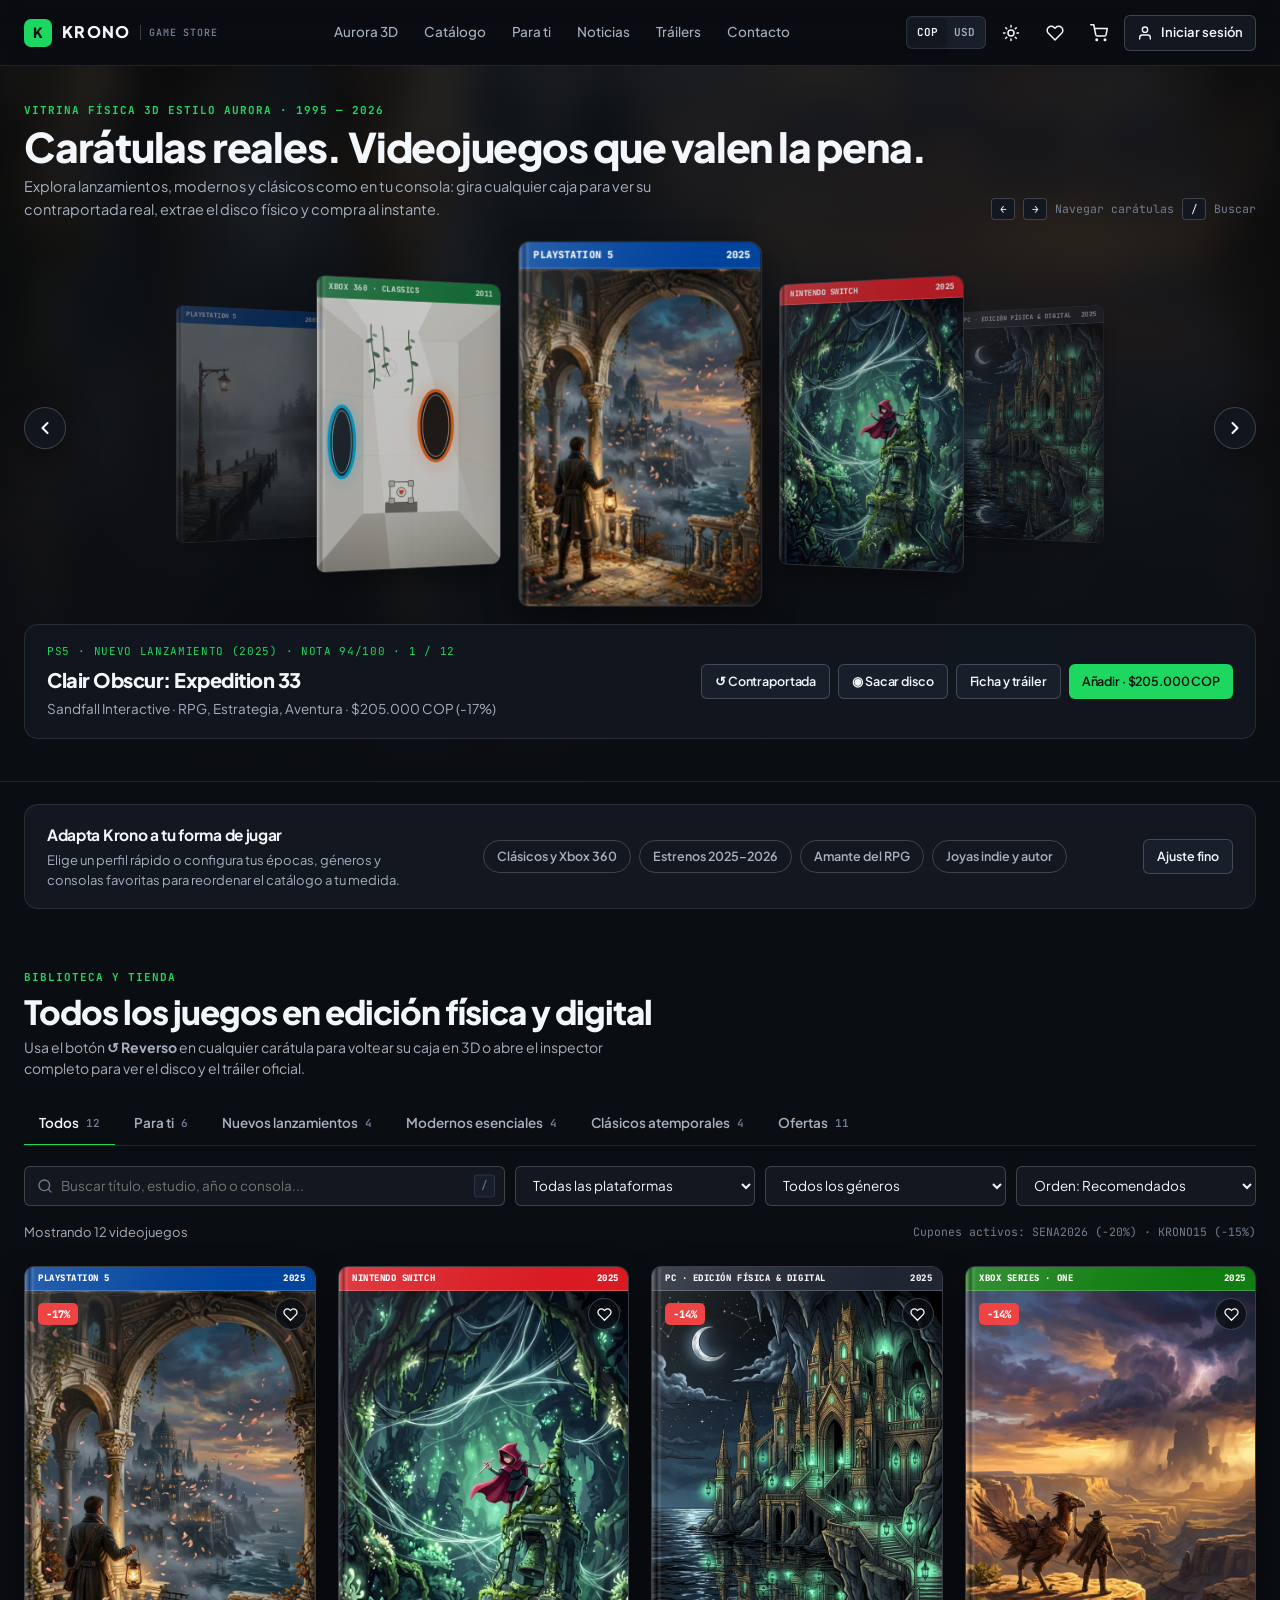
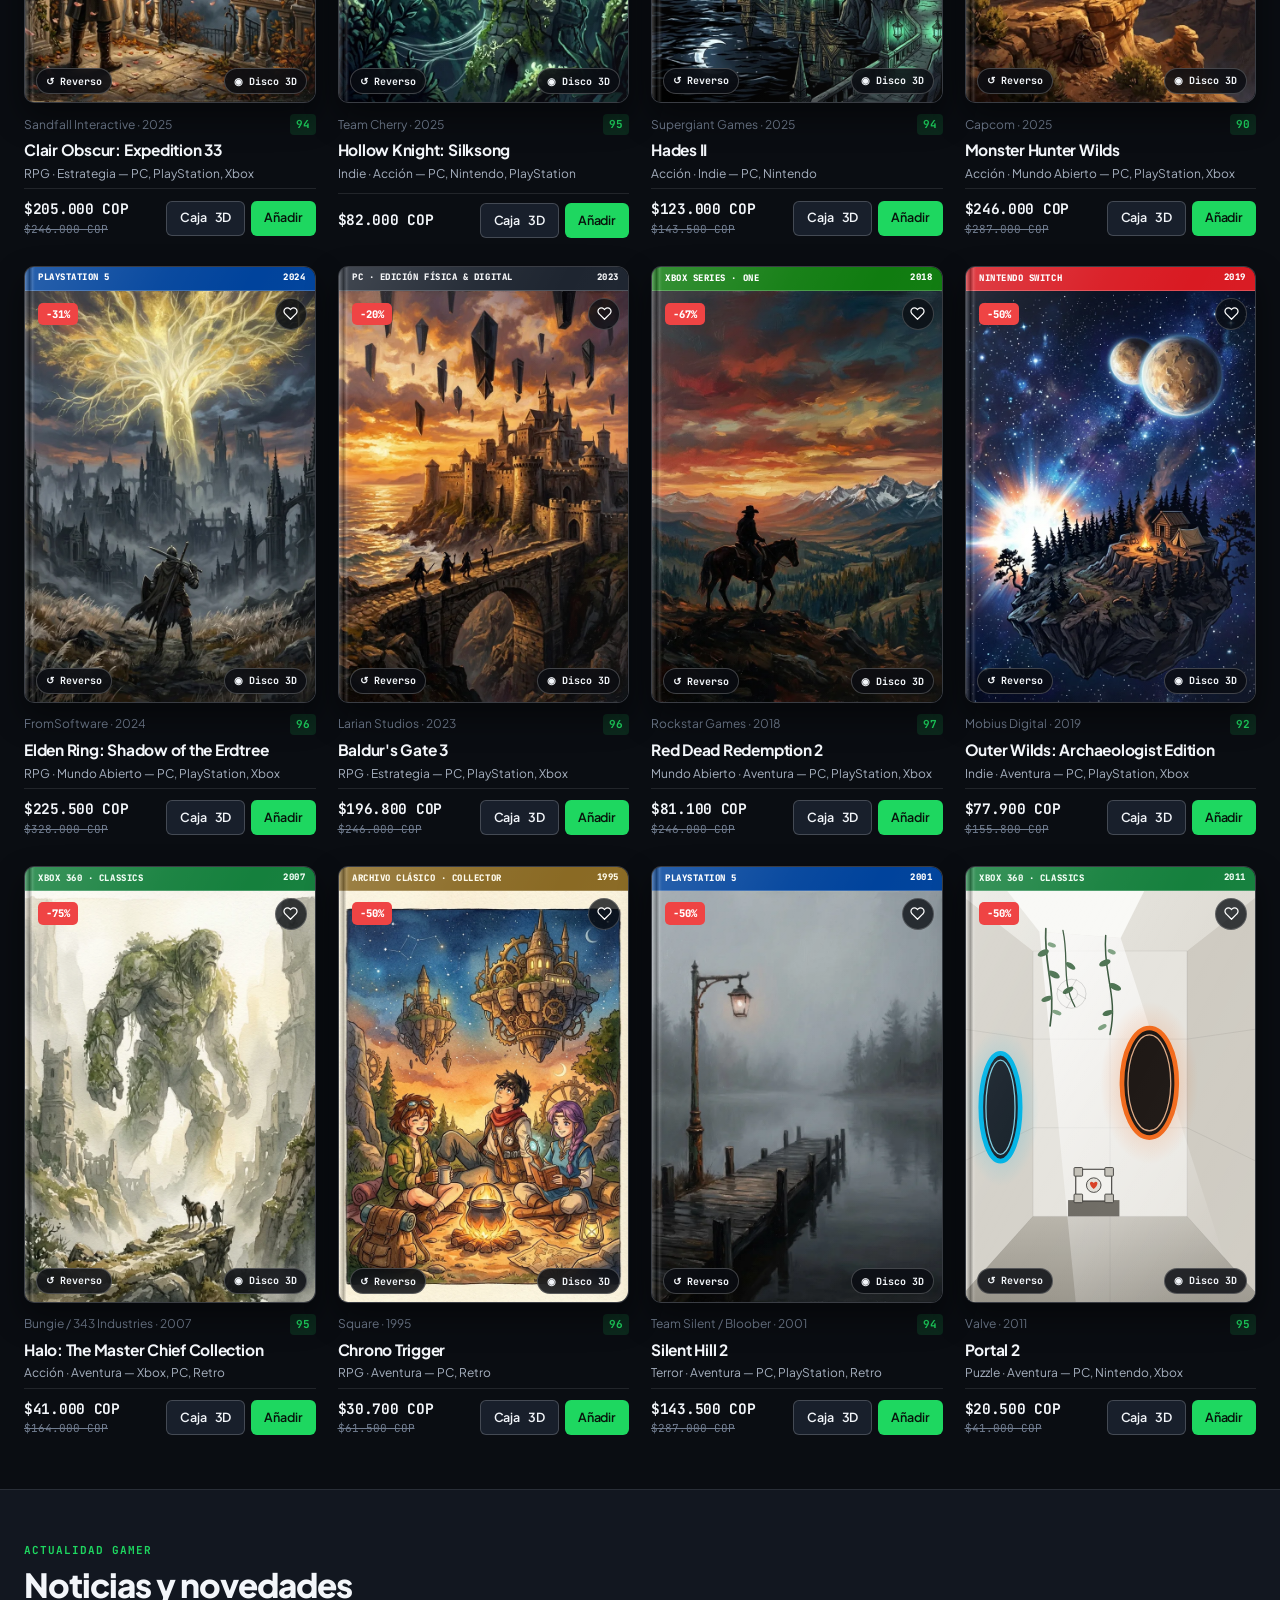
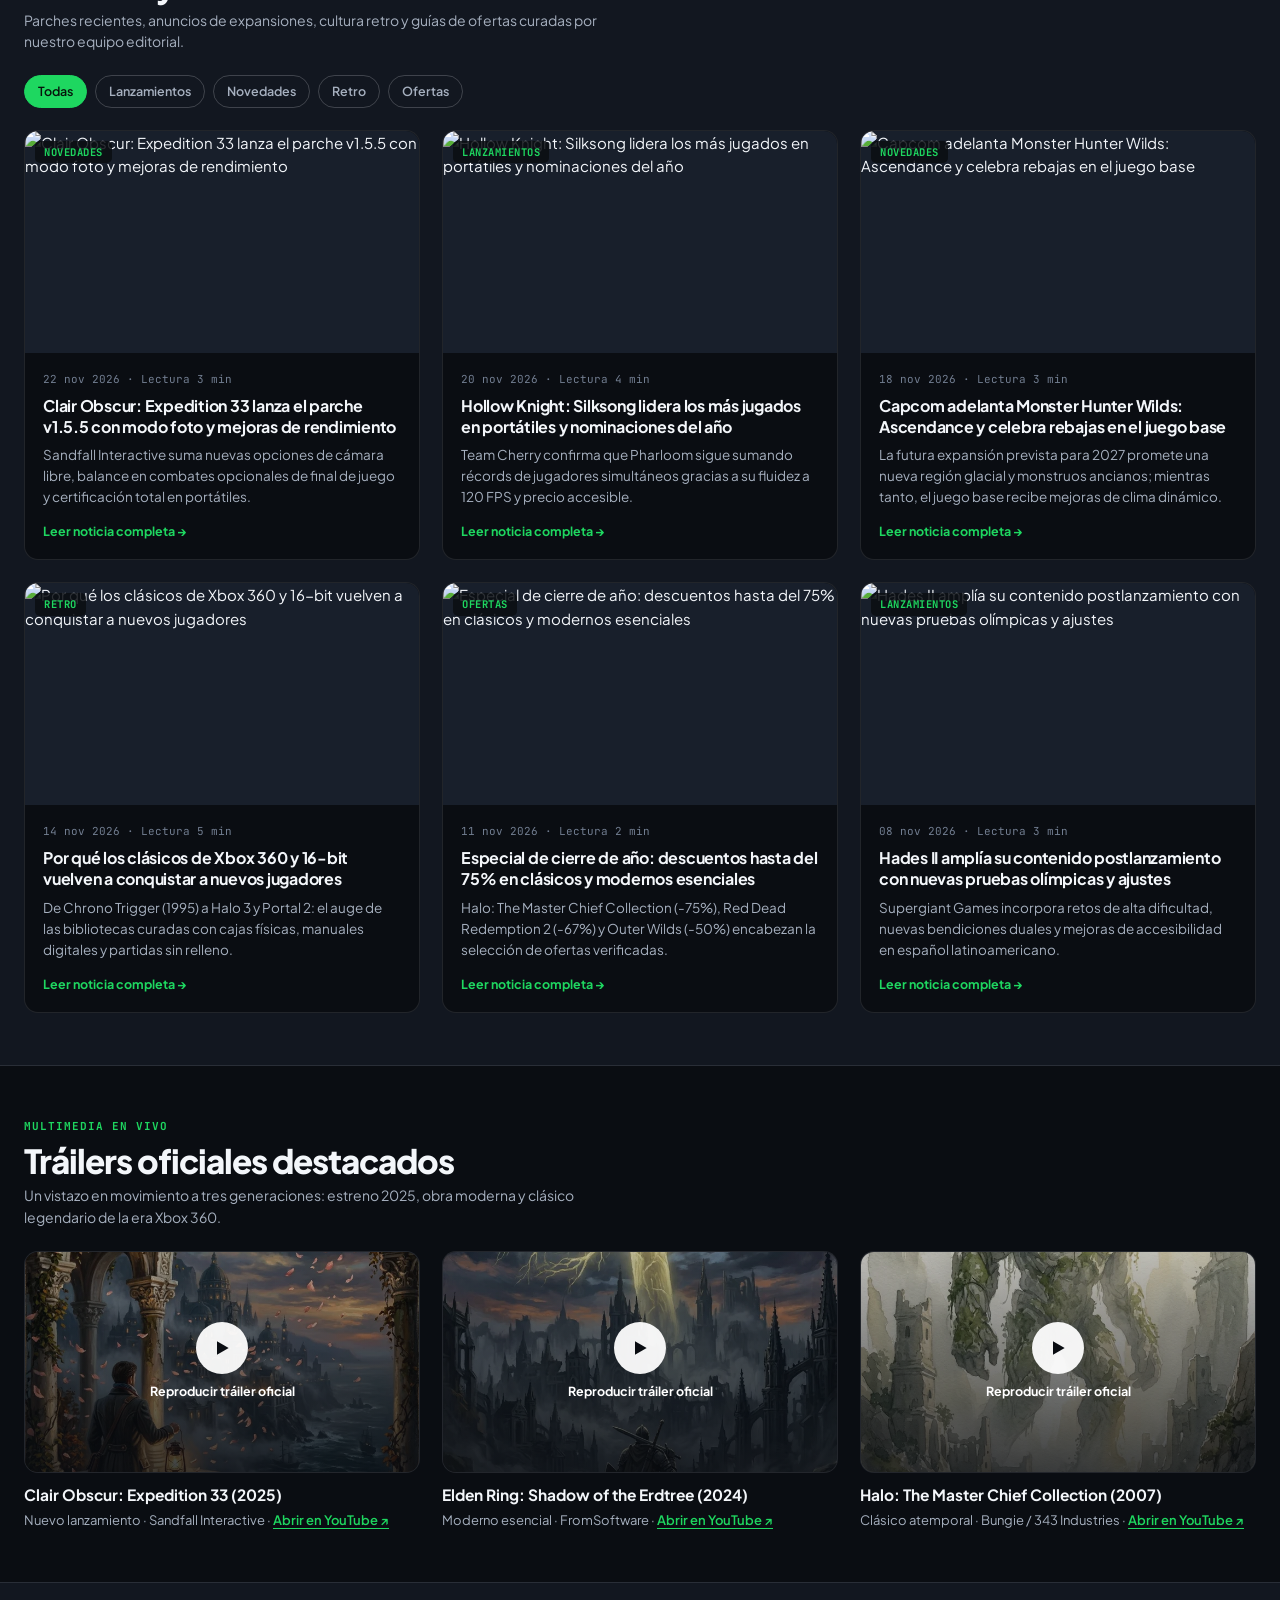
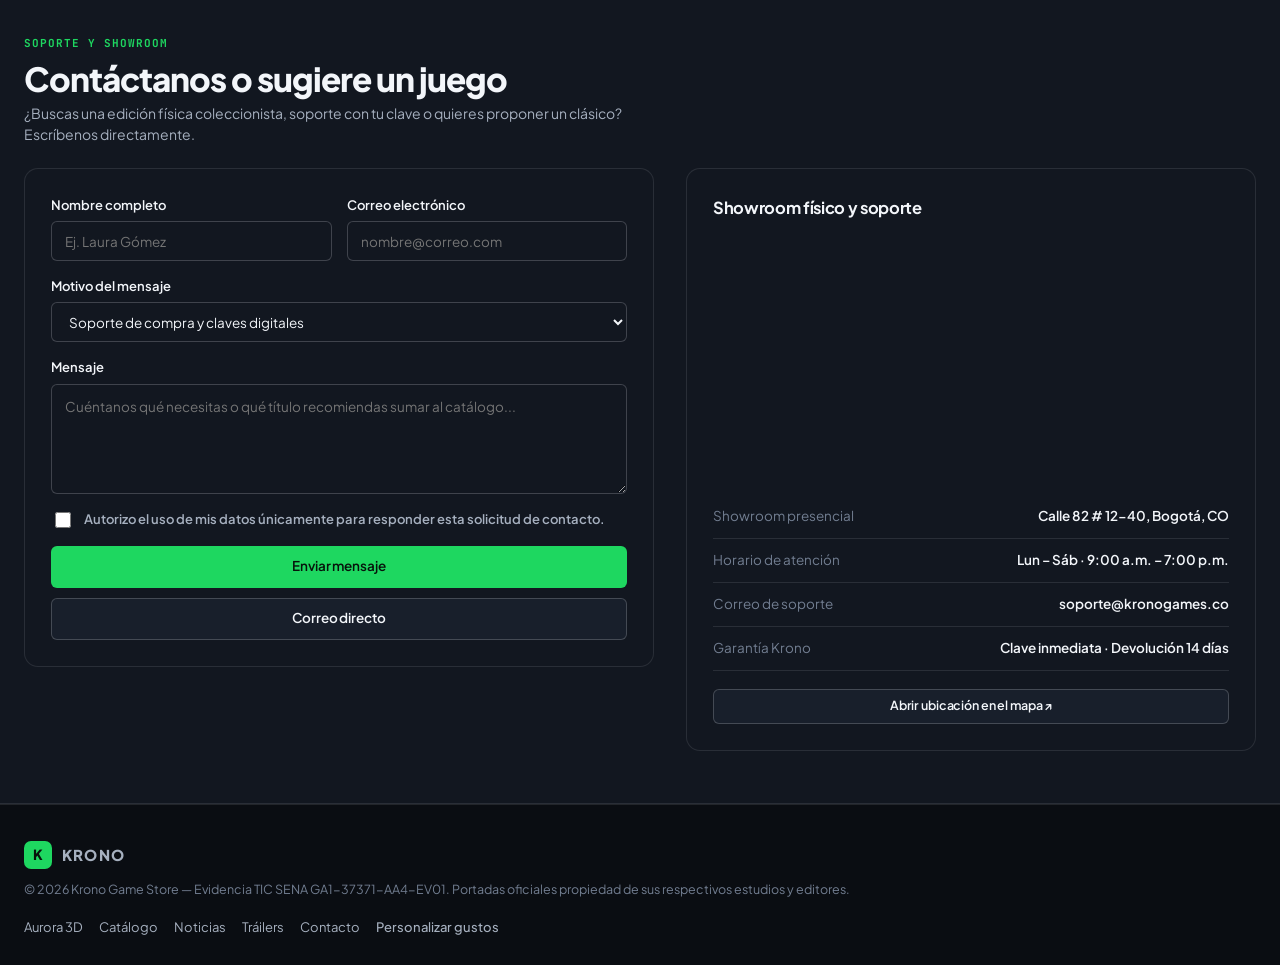
==== commit 99a55209: "feat: vitrina 3D estilo Aurora Xbox 360 con portadas reales, contraportadas, disco óptico y noticias" ====
--- a/index.html
+++ b/index.html
@@ -1,19 +1,19 @@
 <!DOCTYPE html>
-<html lang="es">
+<html lang="es" data-theme="dark">
   <head>
     <meta charset="UTF-8" />
     <meta name="viewport" content="width=device-width, initial-scale=1.0" />
-    <title>KRONO — Catálogo Minimalista y Tienda de Videojuegos</title>
+    <title>KRONO — Tienda Minimalista de Videojuegos, Cajas 3D y Noticias</title>
     <meta
       name="description"
-      content="Krono es una tienda y archivo curado de videojuegos: nuevos lanzamientos, obras modernas esenciales y clásicos atemporales con recomendaciones personalizadas."
+      content="Krono es una tienda y vitrina 3D de videojuegos inspirada en Aurora (Xbox 360): portadas oficiales reales, contraportadas, discos físicos, lanzamientos, clásicos y noticias."
     />
-    <meta name="theme-color" content="#F7F6F2" />
+    <meta name="theme-color" content="#0A0D12" />
     <link rel="icon" type="image/svg+xml" href="assets/images/favicon.svg" />
     <link rel="preconnect" href="https://fonts.googleapis.com" />
     <link rel="preconnect" href="https://fonts.gstatic.com" crossorigin />
     <link
-      href="https://fonts.googleapis.com/css2?family=Instrument+Serif:ital@0;1&family=JetBrains+Mono:wght@500;600;700&family=Plus+Jakarta+Sans:wght@400;500;600;700;800&display=swap"
+      href="https://fonts.googleapis.com/css2?family=JetBrains+Mono:wght@500;600;700;800&family=Plus+Jakarta+Sans:wght@400;500;600;700;800&display=swap"
       rel="stylesheet"
     />
     <link rel="stylesheet" href="css/styles.css" />
@@ -24,15 +24,17 @@
          ==================================================================== -->
     <header class="site-header">
       <div class="container header-inner">
-        <a href="#inicio" class="brand" aria-label="Krono inicio">
+        <a href="#aurora" class="brand" aria-label="Krono inicio">
           <span class="brand-mark" aria-hidden="true">K</span>
           <span>KRONO</span>
+          <span class="brand-sub">GAME STORE</span>
         </a>
 
         <nav class="main-nav" aria-label="Navegación principal">
+          <a href="#aurora">Aurora 3D</a>
           <a href="#catalogo" data-nav-section="todos">Catálogo</a>
           <a href="#catalogo" data-nav-section="parati">Para ti</a>
-          <a href="#epocas">Épocas</a>
+          <a href="#noticias">Noticias</a>
           <a href="#trailers">Tráilers</a>
           <a href="#contacto">Contacto</a>
         </nav>
@@ -47,14 +49,14 @@
             type="button"
             id="btnThemeToggle"
             class="icon-btn"
-            aria-label="Cambiar tema claro u oscuro"
+            aria-label="Cambiar tema oscuro o claro"
             title="Cambiar tema"
           >
-            <svg id="iconSun" width="18" height="18" viewBox="0 0 24 24" fill="none" stroke="currentColor" stroke-width="2" stroke-linecap="round" stroke-linejoin="round" hidden>
+            <svg id="iconSun" width="18" height="18" viewBox="0 0 24 24" fill="none" stroke="currentColor" stroke-width="2" stroke-linecap="round" stroke-linejoin="round">
               <circle cx="12" cy="12" r="4"></circle>
               <path d="M12 2v2M12 20v2M4.93 4.93l1.41 1.41M17.66 17.66l1.41 1.41M2 12h2M20 12h2M6.34 17.66l-1.41 1.41M19.07 4.93l-1.41 1.41"></path>
             </svg>
-            <svg id="iconMoon" width="18" height="18" viewBox="0 0 24 24" fill="none" stroke="currentColor" stroke-width="2" stroke-linecap="round" stroke-linejoin="round">
+            <svg id="iconMoon" width="18" height="18" viewBox="0 0 24 24" fill="none" stroke="currentColor" stroke-width="2" stroke-linecap="round" stroke-linejoin="round" hidden>
               <path d="M21 12.79A9 9 0 1 1 11.21 3 7 7 0 0 0 21 12.79z"></path>
             </svg>
           </button>
@@ -127,16 +129,18 @@
         </div>
 
         <nav class="mobile-nav-links" aria-label="Navegación móvil">
+          <a href="#aurora" data-mobile-close>Vitrina Aurora 3D</a>
           <a href="#catalogo" data-mobile-nav="todos">Catálogo completo</a>
           <a href="#catalogo" data-mobile-nav="parati">Selección para ti</a>
           <a href="#catalogo" data-mobile-nav="lanzamiento">Nuevos lanzamientos</a>
           <a href="#catalogo" data-mobile-nav="moderno">Modernos esenciales</a>
-          <a href="#catalogo" data-mobile-nav="clasico">Clásicos atemporales</a>
+          <a href="#catalogo" data-mobile-nav="clasico">Clásicos y Xbox 360</a>
+          <a href="#noticias" data-mobile-close>Noticias y novedades</a>
           <a href="#trailers" data-mobile-close>Tráilers oficiales</a>
           <a href="#contacto" data-mobile-close>Contacto y showroom</a>
         </nav>
 
-        <div style="margin-top: auto; display: flex; flex-direction: column; gap: 12px">
+        <div style="margin-top: auto; display: flex; flex-direction: column; gap: 10px">
           <div style="display: flex; align-items: center; justify-content: space-between">
             <span style="font-size: 13px; color: var(--ink-secondary)">Moneda</span>
             <div class="currency-switch" style="display: inline-flex">
@@ -154,65 +158,70 @@
       </div>
     </div>
 
-    <main id="inicio">
+    <main>
       <!-- ====================================================================
-           HERO EDITORIAL MINIMALISTA
+           VITRINA AURORA 3D (CARÁTULAS REALES, CONTRAPORTADA Y DISCO)
            ==================================================================== -->
-      <section class="hero">
-        <div class="container hero-grid">
-          <div>
-            <p class="hero-kicker">Archivo curado y tienda digital · 1995 — 2026</p>
-            <h1 class="hero-title">
-              Videojuegos que <em>realmente</em> valen tu tiempo.
-            </h1>
-            <p class="hero-lead">
-              Reunimos en un solo lugar los nuevos lanzamientos más esperados, obras modernas
-              imprescindibles y clásicos históricos que siguen vigentes hoy. Sin ruido visual:
-              filtra por época, ajusta tus gustos y compra con entrega digital inmediata.
-            </p>
-
-            <div class="hero-actions">
-              <a href="#catalogo" class="btn btn-primary">Explorar catálogo</a>
-              <button type="button" id="btnHeroPersonalize" class="btn btn-secondary">
-                Personalizar mi experiencia
+      <section class="aurora-hero" id="aurora">
+        <div class="aurora-backdrop" aria-hidden="true">
+          <img id="auroraBgImg" src="" alt="" />
+        </div>
+
+        <div class="container aurora-inner">
+          <div class="aurora-top-bar">
+            <div>
+              <p class="section-eyebrow">Vitrina física 3D estilo Aurora · 1995 — 2026</p>
+              <h1 class="aurora-title">Carátulas reales. Videojuegos que valen la pena.</h1>
+              <p class="aurora-subtitle">
+                Explora lanzamientos, modernos y clásicos como en tu consola: gira cualquier caja
+                para ver su contraportada real, extrae el disco físico y compra al instante.
+              </p>
+            </div>
+
+            <div class="aurora-controls-hint" aria-hidden="true">
+              <span class="kbd">←</span>
+              <span class="kbd">→</span>
+              <span>Navegar carátulas</span>
+              <span class="kbd">/</span>
+              <span>Buscar</span>
+            </div>
+          </div>
+
+          <!-- CoverFlow 3D -->
+          <div class="coverflow-stage">
+            <button type="button" id="cfPrev" class="cf-arrow prev" aria-label="Juego anterior">
+              <svg width="20" height="20" viewBox="0 0 24 24" fill="none" stroke="currentColor" stroke-width="2.5" stroke-linecap="round" stroke-linejoin="round"><polyline points="15 18 9 12 15 6"></polyline></svg>
+            </button>
+
+            <div class="coverflow-track" id="coverflowTrack" aria-live="polite">
+              <!-- Renderizado dinámicamente desde js/app.js -->
+            </div>
+
+            <button type="button" id="cfNext" class="cf-arrow next" aria-label="Siguiente juego">
+              <svg width="20" height="20" viewBox="0 0 24 24" fill="none" stroke="currentColor" stroke-width="2.5" stroke-linecap="round" stroke-linejoin="round"><polyline points="9 18 15 12 9 6"></polyline></svg>
+            </button>
+          </div>
+
+          <!-- HUD de la caja enfocada en Aurora -->
+          <div class="aurora-hud" id="auroraHud">
+            <div class="aurora-hud-info">
+              <div class="aurora-hud-kicker" id="hudKicker"></div>
+              <h2 class="aurora-hud-title" id="hudTitle">Cargando vitrina...</h2>
+              <p class="aurora-hud-sub" id="hudSub"></p>
+            </div>
+
+            <div class="aurora-hud-actions">
+              <button type="button" id="btnHudFlip" class="btn btn-secondary btn-sm">
+                ↺ Contraportada
               </button>
-            </div>
-
-            <div class="hero-metrics">
-              <div class="hero-metric">
-                <strong>1995–2026</strong>
-                <span>Tres décadas curadas</span>
-              </div>
-              <div class="hero-metric">
-                <strong>94.5 / 100</strong>
-                <span>Nota promedio</span>
-              </div>
-              <div class="hero-metric">
-                <strong>Inmediata</strong>
-                <span>Clave digital 24/7</span>
-              </div>
-            </div>
-          </div>
-
-          <div class="hero-visual">
-            <div class="hero-frame">
-              <img
-                src="assets/images/hero_editorial.webp"
-                alt="Ilustración editorial de viajero frente a ruinas flotantes al atardecer"
-                width="1600"
-                height="900"
-                fetchpriority="high"
-              />
-            </div>
-
-            <div class="hero-caption-card" id="heroSpotlight">
-              <div class="hero-caption-meta">
-                <span class="hero-caption-label" id="spotlightLabel">Selección de la semana · 2025</span>
-                <p class="hero-caption-title" id="spotlightTitle">Clair Obscur: Expedition 33</p>
-                <p class="hero-caption-sub" id="spotlightSub">RPG · Estrategia · 94/100</p>
-              </div>
-              <button type="button" id="btnSpotlightDetail" class="btn btn-secondary btn-sm">
-                Ver ficha y tráiler
+              <button type="button" id="btnHudDisc" class="btn btn-secondary btn-sm">
+                ◉ Sacar disco
+              </button>
+              <button type="button" id="btnHudInspect" class="btn btn-secondary btn-sm">
+                Ficha y tráiler
+              </button>
+              <button type="button" id="btnHudCart" class="btn btn-primary btn-sm">
+                Añadir al carrito
               </button>
             </div>
           </div>
@@ -228,14 +237,12 @@
             <div class="personalize-copy">
               <h2 id="personalizeHeading">Adapta Krono a tu forma de jugar</h2>
               <p id="personalizeSummary">
-                Elige un perfil rápido o configura tus épocas, géneros y plataformas favoritas para
+                Elige un perfil rápido o configura tus épocas, géneros y consolas favoritas para
                 reordenar el catálogo a tu medida.
               </p>
             </div>
 
-            <div class="preset-chips" id="presetChips">
-              <!-- Renderizado dinámicamente desde js/app.js -->
-            </div>
+            <div class="preset-chips" id="presetChips"></div>
 
             <button type="button" id="btnOpenPrefs" class="btn btn-secondary btn-sm">
               Ajuste fino
@@ -245,22 +252,21 @@
       </section>
 
       <!-- ====================================================================
-           CATÁLOGO CON FILTROS POR SECCIONES
+           CATÁLOGO DE CAJAS FÍSICAS CON FILTROS POR SECCIONES
            ==================================================================== -->
       <section class="section" id="catalogo">
         <div class="container">
           <div class="section-header">
             <div>
-              <p class="section-eyebrow">Catálogo curado</p>
-              <h2 class="section-title">Todos los juegos, sin relleno</h2>
+              <p class="section-eyebrow">Biblioteca y tienda</p>
+              <h2 class="section-title">Todos los juegos en edición física y digital</h2>
               <p class="section-subtitle">
-                Navega por lanzamientos actuales, referentes modernos o clásicos restaurados. Cada
-                título incluye nota curatorial, tráiler oficial y compra directa.
+                Usa el botón <strong>↺ Reverso</strong> en cualquier carátula para voltear su caja
+                en 3D o abre el inspector completo para ver el disco y el tráiler oficial.
               </p>
             </div>
           </div>
 
-          <!-- Pestañas por sección -->
           <div class="section-tabs" role="tablist" aria-label="Filtrar por sección">
             <button type="button" class="tab-btn active" role="tab" aria-selected="true" data-section="todos">
               Todos <span class="tab-count" id="countTodos">12</span>
@@ -282,7 +288,6 @@
             </button>
           </div>
 
-          <!-- Barra de búsqueda y filtros combinados -->
           <div class="filter-bar">
             <div class="search-wrap">
               <svg width="16" height="16" viewBox="0 0 24 24" fill="none" stroke="currentColor" stroke-width="2" stroke-linecap="round" stroke-linejoin="round" aria-hidden="true">
@@ -294,7 +299,7 @@
                 type="search"
                 id="searchInput"
                 class="input"
-                placeholder="Buscar título, estudio, año o género..."
+                placeholder="Buscar título, estudio, año o consola..."
                 autocomplete="off"
               />
               <span class="search-kbd" aria-hidden="true">/</span>
@@ -306,9 +311,9 @@
                 <option value="all">Todas las plataformas</option>
                 <option value="PC">PC</option>
                 <option value="PlayStation">PlayStation</option>
-                <option value="Xbox">Xbox</option>
+                <option value="Xbox">Xbox / Xbox 360</option>
                 <option value="Nintendo">Nintendo</option>
-                <option value="Retro">Retro / Restaurado</option>
+                <option value="Retro">Retro / Clásicos</option>
               </select>
             </div>
 
@@ -332,7 +337,7 @@
               <select id="sortSelect" class="select">
                 <option value="recommended">Orden: Recomendados</option>
                 <option value="score">Mejor calificados</option>
-                <option value="newest">Más recientes primero</option>
+                <option value="newest">Más recientes</option>
                 <option value="oldest">Clásicos primero</option>
                 <option value="price-asc">Menor precio</option>
                 <option value="price-desc">Mayor precio</option>
@@ -347,102 +352,75 @@
                 Limpiar filtros
               </button>
             </div>
-            <span style="font-family: var(--font-mono); font-size: 12px; color: var(--ink-muted)">
-              Cupón activo: SENA2026 (-20%) · KRONO15 (-15%)
+            <span style="font-family: var(--font-mono); font-size: 11.5px; color: var(--ink-muted)">
+              Cupones activos: SENA2026 (-20%) · KRONO15 (-15%)
             </span>
           </div>
 
-          <!-- Grid de videojuegos -->
-          <div class="games-grid" id="gamesGrid" aria-live="polite">
-            <!-- Renderizado dinámicamente desde js/app.js -->
-          </div>
+          <div class="games-grid" id="gamesGrid" aria-live="polite"></div>
         </div>
       </section>
 
       <!-- ====================================================================
-           ÉPOCAS Y TRÁILERS INTERACTIVOS
+           NOTICIAS Y NOVEDADES DEL MUNDO VIDEOJUEGOS
            ==================================================================== -->
-      <section class="section surface-band" id="epocas">
+      <section class="section surface-band" id="noticias">
         <div class="container">
           <div class="section-header">
             <div>
-              <p class="section-eyebrow">Curaduría transversal</p>
-              <h2 class="section-title">Tres épocas, un mismo criterio de calidad</h2>
+              <p class="section-eyebrow">Actualidad gamer</p>
+              <h2 class="section-title">Noticias y novedades</h2>
               <p class="section-subtitle">
-                Un buen videojuego no caduca. Organizamos el catálogo para que descubras tanto el
-                estreno del mes como el clásico de 1995 que lo inspiró.
+                Parches recientes, anuncios de expansiones, cultura retro y guías de ofertas
+                curadas por nuestro equipo editorial.
               </p>
             </div>
           </div>
 
-          <div class="eras-grid">
-            <article class="era-card">
-              <span class="era-range">2025 — 2026</span>
-              <h3>Nuevos lanzamientos</h3>
-              <p>
-                Estrenos recientes y ediciones digitales verificadas. Filtramos el catálogo nuevo
-                para mostrar únicamente títulos con dirección sólida y gran recepción.
+          <div class="news-filters" id="newsFilters" role="group" aria-label="Filtrar noticias por categoría">
+            <button type="button" class="chip active" data-news-cat="all">Todas</button>
+            <button type="button" class="chip" data-news-cat="Lanzamientos">Lanzamientos</button>
+            <button type="button" class="chip" data-news-cat="Novedades">Novedades</button>
+            <button type="button" class="chip" data-news-cat="Retro">Retro</button>
+            <button type="button" class="chip" data-news-cat="Ofertas">Ofertas</button>
+          </div>
+
+          <div class="news-grid" id="newsGrid"></div>
+        </div>
+      </section>
+
+      <!-- ====================================================================
+           TRÁILERS OFICIALES INTERACTIVOS
+           ==================================================================== -->
+      <section class="section" id="trailers">
+        <div class="container">
+          <div class="section-header">
+            <div>
+              <p class="section-eyebrow">Multimedia en vivo</p>
+              <h2 class="section-title">Tráilers oficiales destacados</h2>
+              <p class="section-subtitle">
+                Un vistazo en movimiento a tres generaciones: estreno 2025, obra moderna y clásico
+                legendario de la era Xbox 360.
               </p>
-              <button type="button" class="btn btn-secondary btn-sm" data-jump-section="lanzamiento">
-                Ver lanzamientos →
-              </button>
-            </article>
-
-            <article class="era-card">
-              <span class="era-range">2018 — 2024</span>
-              <h3>Modernos esenciales</h3>
-              <p>
-                Obras contemporáneas con expansiones completas y descuentos frecuentes. Ideales para
-                ponerte al día con lo mejor de la última generación.
-              </p>
-              <button type="button" class="btn btn-secondary btn-sm" data-jump-section="moderno">
-                Ver modernos →
-              </button>
-            </article>
-
-            <article class="era-card">
-              <span class="era-range">1995 — 2011</span>
-              <h3>Clásicos atemporales</h3>
-              <p>
-                Juegos antiguos preservados y compatibles con hardware actual. Pilares del diseño
-                interactivo que todo jugador merece experimentar al menos una vez.
-              </p>
-              <button type="button" class="btn btn-secondary btn-sm" data-jump-section="clasico">
-                Ver clásicos →
-              </button>
-            </article>
-          </div>
-
-          <div id="trailers" style="padding-top: 12px">
-            <div class="section-header">
-              <div>
-                <p class="section-eyebrow">Multimedia interactiva</p>
-                <h2 class="section-title">Tráilers seleccionados</h2>
-                <p class="section-subtitle">
-                  Reproduce avances oficiales directamente en la página sin ralentizar la carga.
-                </p>
-              </div>
-            </div>
-
-            <div class="trailers-grid" id="trailersGrid">
-              <!-- Renderizado dinámicamente desde js/app.js -->
-            </div>
-          </div>
+            </div>
+          </div>
+
+          <div class="trailers-grid" id="trailersGrid"></div>
         </div>
       </section>
 
       <!-- ====================================================================
            CONTACTO FUNCIONAL Y MAPA INTERACTIVO
            ==================================================================== -->
-      <section class="section" id="contacto">
+      <section class="section surface-band" id="contacto">
         <div class="container">
           <div class="section-header">
             <div>
-              <p class="section-eyebrow">Atención y comunidad</p>
-              <h2 class="section-title">Contáctanos o sugiere un título</h2>
+              <p class="section-eyebrow">Soporte y showroom</p>
+              <h2 class="section-title">Contáctanos o sugiere un juego</h2>
               <p class="section-subtitle">
-                ¿Buscas una edición especial, soporte con una clave digital o quieres recomendar un
-                clásico para nuestro archivo? Escríbenos directamente.
+                ¿Buscas una edición física coleccionista, soporte con tu clave o quieres proponer un
+                clásico? Escríbenos directamente.
               </p>
             </div>
           </div>
@@ -453,26 +431,12 @@
                 <div class="form-grid">
                   <div class="field">
                     <label for="contactName">Nombre completo</label>
-                    <input
-                      type="text"
-                      id="contactName"
-                      name="name"
-                      class="input"
-                      placeholder="Ej. Laura Gómez"
-                      required
-                    />
+                    <input type="text" id="contactName" name="name" class="input" placeholder="Ej. Laura Gómez" required />
                   </div>
 
                   <div class="field">
                     <label for="contactEmail">Correo electrónico</label>
-                    <input
-                      type="email"
-                      id="contactEmail"
-                      name="email"
-                      class="input"
-                      placeholder="nombre@correo.com"
-                      required
-                    />
+                    <input type="email" id="contactEmail" name="email" class="input" placeholder="nombre@correo.com" required />
                   </div>
 
                   <div class="field field-full">
@@ -480,39 +444,27 @@
                     <select id="contactTopic" name="topic" class="select">
                       <option value="Soporte de compra y claves">Soporte de compra y claves digitales</option>
                       <option value="Sugerir un juego clásico o moderno">Sugerir un juego clásico o moderno</option>
-                      <option value="Preventas y ediciones especiales">Preventas y ediciones especiales</option>
+                      <option value="Preventas y cajas físicas coleccionistas">Preventas y cajas físicas coleccionistas</option>
                       <option value="Alianzas comerciales y prensa">Alianzas comerciales y prensa</option>
                     </select>
                   </div>
 
                   <div class="field field-full">
                     <label for="contactMessage">Mensaje</label>
-                    <textarea
-                      id="contactMessage"
-                      name="message"
-                      class="textarea"
-                      placeholder="Cuéntanos qué necesitas o qué videojuego recomiendas incluir..."
-                      required
-                    ></textarea>
+                    <textarea id="contactMessage" name="message" class="textarea" placeholder="Cuéntanos qué necesitas o qué título recomiendas sumar al catálogo..." required></textarea>
                   </div>
 
                   <div class="field field-full">
                     <label class="checkbox-row">
                       <input type="checkbox" id="contactConsent" required />
-                      <span>
-                        Autorizo el uso de mis datos únicamente para responder esta solicitud de
-                        contacto.
-                      </span>
+                      <span>Autorizo el uso de mis datos únicamente para responder esta solicitud de contacto.</span>
                     </label>
                   </div>
 
                   <div class="field field-full" style="display: flex; flex-wrap: wrap; gap: 10px">
                     <button type="submit" class="btn btn-primary">Enviar mensaje</button>
-                    <a
-                      href="mailto:soporte@kronogames.co?subject=Consulta%20desde%20Krono"
-                      class="btn btn-secondary"
-                    >
-                      Escribir por correo directo
+                    <a href="mailto:soporte@kronogames.co?subject=Consulta%20desde%20Krono" class="btn btn-secondary">
+                      Correo directo
                     </a>
                   </div>
                 </div>
@@ -522,8 +474,8 @@
             </div>
 
             <div class="card-panel">
-              <h3 style="margin: 0 0 14px; font-size: 17px; letter-spacing: -0.02em">
-                Punto de experiencia y soporte
+              <h3 style="margin: 0 0 12px; font-size: 16.5px; letter-spacing: -0.02em">
+                Showroom físico y soporte
               </h3>
               <iframe
                 class="map-frame"
@@ -547,8 +499,8 @@
                   <a href="mailto:soporte@kronogames.co">soporte@kronogames.co</a>
                 </li>
                 <li>
-                  <span>Garantía digital</span>
-                  <strong>Entrega inmediata · Devolución 14 días</strong>
+                  <span>Garantía Krono</span>
+                  <strong>Clave inmediata · Devolución 14 días</strong>
                 </li>
               </ul>
 
@@ -572,18 +524,19 @@
     <footer class="site-footer">
       <div class="container footer-grid">
         <div>
-          <span class="brand" style="font-size: 15px; margin-bottom: 6px">
+          <span class="brand" style="font-size: 15px; margin-bottom: 5px">
             <span class="brand-mark" aria-hidden="true">K</span>
             <span>KRONO</span>
           </span>
-          <p style="margin: 6px 0 0; font-size: 13px; color: var(--ink-muted)">
-            © 2026 Krono — Portal minimalista de promoción y venta de videojuegos. Evidencia TIC SENA GA1-37371-AA4-EV01.
+          <p style="margin: 6px 0 0; font-size: 12.5px; color: var(--ink-muted)">
+            © 2026 Krono Game Store — Evidencia TIC SENA GA1-37371-AA4-EV01. Portadas oficiales propiedad de sus respectivos estudios y editores.
           </p>
         </div>
 
         <div class="footer-links">
+          <a href="#aurora">Aurora 3D</a>
           <a href="#catalogo">Catálogo</a>
-          <a href="#epocas">Épocas</a>
+          <a href="#noticias">Noticias</a>
           <a href="#trailers">Tráilers</a>
           <a href="#contacto">Contacto</a>
           <button type="button" id="btnFooterPrefs" class="link-btn" style="color: inherit; text-decoration: none; font-weight: 500">
@@ -601,14 +554,13 @@
         <div class="modal-header">
           <div>
             <h2 id="authModalTitle">Accede a tu cuenta Krono</h2>
-            <p>Guarda tus gustos, favoritos y biblioteca de claves en cualquier dispositivo.</p>
+            <p>Sincroniza tus gustos, lista de deseos y biblioteca de claves.</p>
           </div>
           <button type="button" class="icon-btn" data-close-modal="authModal" aria-label="Cerrar ventana">
             <svg width="20" height="20" viewBox="0 0 24 24" fill="none" stroke="currentColor" stroke-width="2"><line x1="18" y1="6" x2="6" y2="18"></line><line x1="6" y1="6" x2="18" y2="18"></line></svg>
           </button>
         </div>
 
-        <!-- Vista principal de inicio de sesión -->
         <div id="authMainView">
           <div class="social-auth-stack">
             <button type="button" class="social-btn" data-social-provider="google">
@@ -643,11 +595,10 @@
             <button type="button" id="tabAuthPhone" data-auth-tab="phone">Teléfono (SMS)</button>
           </div>
 
-          <!-- Formulario Correo -->
-          <form id="emailAuthForm" style="display: flex; flex-direction: column; gap: 14px">
+          <form id="emailAuthForm" style="display: flex; flex-direction: column; gap: 13px">
             <div class="field" id="emailNameField" hidden>
               <label for="authFullName">Nombre completo</label>
-              <input type="text" id="authFullName" class="input" placeholder="Tu nombre o apodo gamer" />
+              <input type="text" id="authFullName" class="input" placeholder="Tu nombre o gamertag" />
             </div>
 
             <div class="field">
@@ -664,15 +615,14 @@
               Iniciar sesión con correo
             </button>
 
-            <p style="margin: 4px 0 0; font-size: 13px; text-align: center; color: var(--ink-secondary)">
+            <p style="margin: 2px 0 0; font-size: 13px; text-align: center; color: var(--ink-secondary)">
               <span id="emailTogglePrompt">¿No tienes cuenta todavía?</span>
               <button type="button" id="btnToggleAuthMode" class="link-btn">Crear cuenta</button>
             </p>
           </form>
 
-          <!-- Formulario Teléfono -->
-          <form id="phoneAuthForm" hidden style="display: flex; flex-direction: column; gap: 14px">
-            <div id="phoneStep1" style="display: flex; flex-direction: column; gap: 14px">
+          <form id="phoneAuthForm" hidden style="display: flex; flex-direction: column; gap: 13px">
+            <div id="phoneStep1" style="display: flex; flex-direction: column; gap: 13px">
               <div class="field">
                 <label for="authPhoneNumber">Número de teléfono</label>
                 <div class="phone-row">
@@ -685,13 +635,7 @@
                     <option value="+51">+51 PE</option>
                     <option value="+1">+1 US</option>
                   </select>
-                  <input
-                    type="tel"
-                    id="authPhoneNumber"
-                    class="input"
-                    placeholder="300 123 4567"
-                    inputmode="tel"
-                  />
+                  <input type="tel" id="authPhoneNumber" class="input" placeholder="300 123 4567" inputmode="tel" />
                 </div>
                 <span class="field-hint">Te enviaremos un código de verificación de 6 dígitos.</span>
               </div>
@@ -714,47 +658,34 @@
                 </div>
               </div>
               <button type="submit" class="btn btn-primary btn-full">Verificar e ingresar</button>
-              <button type="button" id="btnBackPhone" class="btn btn-ghost btn-sm">
-                ← Cambiar número
-              </button>
+              <button type="button" id="btnBackPhone" class="btn btn-ghost btn-sm">← Cambiar número</button>
             </div>
           </form>
         </div>
 
-        <!-- Paso 2: Confirmación de proveedor social (Google / Facebook / Discord) -->
         <div id="authSocialView" hidden>
           <form id="socialConfirmForm" class="social-confirm-box">
             <span id="socialProviderPill" class="provider-pill">Google</span>
             <div>
-              <h3 id="socialConfirmHeading" style="margin: 0 0 4px; font-size: 16px">
-                Autorizar acceso con Google
-              </h3>
+              <h3 id="socialConfirmHeading" style="margin: 0 0 4px; font-size: 16px">Autorizar acceso</h3>
               <p style="margin: 0; font-size: 13px; color: var(--ink-secondary)">
-                Confirma tu perfil para sincronizar tu experiencia personalizada, lista de deseos y
-                biblioteca en Krono.
+                Confirma tu perfil para guardar tu experiencia personalizada, favoritos y biblioteca en Krono.
               </p>
             </div>
-
             <div class="field">
-              <label for="socialNameInput">Nombre visible</label>
+              <label for="socialNameInput">Nombre o gamertag</label>
               <input type="text" id="socialNameInput" class="input" required />
             </div>
-
             <div class="field">
               <label for="socialHandleInput">Cuenta / usuario</label>
               <input type="text" id="socialHandleInput" class="input" required />
             </div>
-
             <p class="field-hint" style="margin: 0">
-              Entorno demostrativo estático (GitHub Pages): la sesión se almacena de forma local y
-              segura en tu navegador, lista para conectarse a credenciales OAuth 2.0 reales.
+              Sitio estático en GitHub Pages: sesión local segura lista para conectar credenciales OAuth 2.0 reales.
             </p>
-
             <div style="display: flex; gap: 10px">
               <button type="button" id="btnBackSocial" class="btn btn-secondary">Volver</button>
-              <button type="submit" class="btn btn-primary" style="flex: 1">
-                Confirmar y continuar
-              </button>
+              <button type="submit" class="btn btn-primary" style="flex: 1">Confirmar y continuar</button>
             </div>
           </form>
         </div>
@@ -762,14 +693,14 @@
     </div>
 
     <!-- ====================================================================
-         MODAL: PERSONALIZACIÓN DE EXPERIENCIA
+         MODAL: PERSONALIZACIÓN DE GUSTOS
          ==================================================================== -->
     <div id="prefsModal" class="modal-backdrop" role="dialog" aria-modal="true" aria-labelledby="prefsModalTitle" aria-hidden="true">
       <div class="modal-dialog">
         <div class="modal-header">
           <div>
             <h2 id="prefsModalTitle">Personaliza tu experiencia</h2>
-            <p>Ajusta tus preferencias para calcular la afinidad de cada juego en tiempo real.</p>
+            <p>Ajusta tus gustos para recalcular la afinidad del catálogo en tiempo real.</p>
           </div>
           <button type="button" class="icon-btn" data-close-modal="prefsModal" aria-label="Cerrar">
             <svg width="20" height="20" viewBox="0 0 24 24" fill="none" stroke="currentColor" stroke-width="2"><line x1="18" y1="6" x2="6" y2="18"></line><line x1="6" y1="6" x2="18" y2="18"></line></svg>
@@ -780,17 +711,14 @@
           <h3>1. ¿Qué épocas disfrutas más?</h3>
           <div class="pref-options" id="prefEras"></div>
         </div>
-
         <div class="pref-group">
           <h3>2. Tus géneros favoritos</h3>
           <div class="pref-options" id="prefGenres"></div>
         </div>
-
         <div class="pref-group">
           <h3>3. Plataformas donde juegas</h3>
           <div class="pref-options" id="prefPlatforms"></div>
         </div>
-
         <div class="pref-group">
           <h3>4. Prioridad de precio</h3>
           <div class="pref-options" id="prefBudget">
@@ -799,7 +727,7 @@
           </div>
         </div>
 
-        <div style="display: flex; gap: 10px; margin-top: 24px">
+        <div style="display: flex; gap: 10px; margin-top: 20px">
           <button type="button" id="btnClearPrefs" class="btn btn-secondary">Restablecer</button>
           <button type="button" id="btnSavePrefs" class="btn btn-primary" style="flex: 1">
             Aplicar a mi catálogo
@@ -809,21 +737,39 @@
     </div>
 
     <!-- ====================================================================
-         MODAL: FICHA DE JUEGO Y TRÁILER OFICIAL
+         MODAL: INSPECTOR DE CAJA 3D (FRENTE, CONTRAPORTADA, DISCO Y TRÁILER)
          ==================================================================== -->
     <div id="gameModal" class="modal-backdrop" role="dialog" aria-modal="true" aria-labelledby="detailTitle" aria-hidden="true">
       <div class="modal-dialog modal-dialog-lg">
         <div class="modal-header">
           <div>
-            <p class="detail-kicker" id="detailKicker">Nuevo lanzamiento · 2025</p>
-            <h2 id="detailTitle" class="detail-title">Título del juego</h2>
-          </div>
-          <button type="button" class="icon-btn" data-close-modal="gameModal" aria-label="Cerrar ficha">
+            <p class="detail-kicker" id="detailKicker"></p>
+            <h2 id="detailTitle" class="detail-title"></h2>
+          </div>
+          <button type="button" class="icon-btn" data-close-modal="gameModal" aria-label="Cerrar inspector">
             <svg width="20" height="20" viewBox="0 0 24 24" fill="none" stroke="currentColor" stroke-width="2"><line x1="18" y1="6" x2="6" y2="18"></line><line x1="6" y1="6" x2="18" y2="18"></line></svg>
           </button>
         </div>
 
         <div id="detailContent"></div>
+      </div>
+    </div>
+
+    <!-- ====================================================================
+         MODAL: LECTURA DE NOTICIA COMPLETA
+         ==================================================================== -->
+    <div id="newsModal" class="modal-backdrop" role="dialog" aria-modal="true" aria-labelledby="newsModalTitle" aria-hidden="true">
+      <div class="modal-dialog modal-dialog-lg" style="max-width: 720px">
+        <div class="modal-header">
+          <div>
+            <p class="detail-kicker" id="newsModalMeta"></p>
+            <h2 id="newsModalTitle" class="detail-title" style="font-size: 22px"></h2>
+          </div>
+          <button type="button" class="icon-btn" data-close-modal="newsModal" aria-label="Cerrar noticia">
+            <svg width="20" height="20" viewBox="0 0 24 24" fill="none" stroke="currentColor" stroke-width="2"><line x1="18" y1="6" x2="6" y2="18"></line><line x1="6" y1="6" x2="18" y2="18"></line></svg>
+          </button>
+        </div>
+        <div id="newsModalContent"></div>
       </div>
     </div>
 
@@ -838,7 +784,6 @@
             <svg width="20" height="20" viewBox="0 0 24 24" fill="none" stroke="currentColor" stroke-width="2"><line x1="18" y1="6" x2="6" y2="18"></line><line x1="6" y1="6" x2="18" y2="18"></line></svg>
           </button>
         </div>
-
         <div class="drawer-body" id="cartBody"></div>
         <div class="drawer-footer" id="cartFooter"></div>
       </div>
@@ -855,13 +800,11 @@
             <svg width="20" height="20" viewBox="0 0 24 24" fill="none" stroke="currentColor" stroke-width="2"><line x1="18" y1="6" x2="6" y2="18"></line><line x1="6" y1="6" x2="18" y2="18"></line></svg>
           </button>
         </div>
-
         <div class="drawer-body" id="accountBody"></div>
         <div class="drawer-footer" id="accountFooter"></div>
       </div>
     </div>
 
-    <!-- Contenedor de notificaciones toast -->
     <div id="toastContainer" class="toast-container" aria-live="polite"></div>
 
     <script type="module" src="js/app.js"></script>
--- a/css/styles.css
+++ b/css/styles.css
@@ -1,55 +1,59 @@
 /* ==========================================================================
-   KRONO — Sistema de Diseño Editorial Minimalista (PC y Móvil)
+   KRONO — Estética Minimalista Gamer Inspirada en Aurora (Xbox 360)
+   Cajas físicas 3D (Frente, Contraportada, Disco) + Noticias + Responsive
    ========================================================================== */
 
 :root {
-  --bg: #f7f6f2;
-  --surface: #ffffff;
-  --surface-subtle: #efece5;
-  --surface-hover: #eae6dd;
-  --ink: #121211;
-  --ink-secondary: #52504a;
-  --ink-muted: #7f7c74;
-  --border: rgba(18, 18, 17, 0.1);
-  --border-strong: rgba(18, 18, 17, 0.22);
-  --accent: #d94126;
-  --accent-hover: #b8321a;
-  --accent-soft: rgba(217, 65, 38, 0.1);
-  --success: #1b7a4e;
-  --success-soft: rgba(27, 122, 78, 0.12);
-  --shadow-sm: 0 1px 2px rgba(18, 18, 17, 0.04);
-  --shadow-md: 0 10px 30px rgba(18, 18, 17, 0.08);
-  --shadow-lg: 0 24px 60px rgba(18, 18, 17, 0.16);
+  --bg: #0a0d12;
+  --surface: #121720;
+  --surface-subtle: #181f2b;
+  --surface-hover: #202938;
+  --ink: #f3f6fa;
+  --ink-secondary: #a6b0bf;
+  --ink-muted: #727e91;
+  --border: rgba(243, 246, 250, 0.1);
+  --border-strong: rgba(243, 246, 250, 0.2);
+  --accent: #1ed760;
+  --accent-hover: #17b850;
+  --accent-ink: #07130b;
+  --accent-soft: rgba(30, 215, 96, 0.14);
+  --sale: #ef4444;
+  --success: #22c55e;
+  --success-soft: rgba(34, 197, 94, 0.14);
+  --shadow-sm: 0 2px 6px rgba(0, 0, 0, 0.3);
+  --shadow-md: 0 14px 36px rgba(0, 0, 0, 0.48);
+  --shadow-lg: 0 28px 72px rgba(0, 0, 0, 0.68);
   --radius-xs: 6px;
   --radius-sm: 10px;
   --radius-md: 14px;
   --radius-lg: 20px;
   --font-sans: 'Plus Jakarta Sans', -apple-system, BlinkMacSystemFont, 'Segoe UI', sans-serif;
-  --font-serif: 'Instrument Serif', Georgia, serif;
   --font-mono: 'JetBrains Mono', ui-monospace, SFMono-Regular, monospace;
-  --header-h: 68px;
-  --container: 1280px;
+  --header-h: 66px;
+  --container: 1320px;
   --ease: cubic-bezier(0.22, 1, 0.36, 1);
 }
 
-[data-theme='dark'] {
-  --bg: #111110;
-  --surface: #181816;
-  --surface-subtle: #22221f;
-  --surface-hover: #2a2a26;
-  --ink: #f4f2ec;
-  --ink-secondary: #b0ada4;
-  --ink-muted: #7e7b72;
-  --border: rgba(244, 242, 236, 0.11);
-  --border-strong: rgba(244, 242, 236, 0.24);
-  --accent: #eb563b;
-  --accent-hover: #ff6a4f;
-  --accent-soft: rgba(235, 86, 59, 0.16);
-  --success: #34b378;
-  --success-soft: rgba(52, 179, 120, 0.16);
-  --shadow-sm: 0 1px 2px rgba(0, 0, 0, 0.25);
-  --shadow-md: 0 12px 32px rgba(0, 0, 0, 0.35);
-  --shadow-lg: 0 24px 64px rgba(0, 0, 0, 0.55);
+[data-theme='light'] {
+  --bg: #f4f5f7;
+  --surface: #ffffff;
+  --surface-subtle: #ebedf2;
+  --surface-hover: #e1e4ec;
+  --ink: #10141a;
+  --ink-secondary: #4a5565;
+  --ink-muted: #768294;
+  --border: rgba(16, 20, 26, 0.1);
+  --border-strong: rgba(16, 20, 26, 0.22);
+  --accent: #107c10;
+  --accent-hover: #0d660d;
+  --accent-ink: #ffffff;
+  --accent-soft: rgba(16, 124, 16, 0.1);
+  --sale: #dc2626;
+  --success: #15803d;
+  --success-soft: rgba(21, 128, 61, 0.12);
+  --shadow-sm: 0 1px 3px rgba(16, 20, 26, 0.06);
+  --shadow-md: 0 12px 32px rgba(16, 20, 26, 0.1);
+  --shadow-lg: 0 24px 60px rgba(16, 20, 26, 0.18);
 }
 
 /* Reset & Base */
@@ -138,10 +142,10 @@
   align-items: center;
   justify-content: center;
   gap: 8px;
-  height: 44px;
-  padding: 0 20px;
+  height: 42px;
+  padding: 0 18px;
   border-radius: var(--radius-xs);
-  font-size: 14px;
+  font-size: 13.5px;
   font-weight: 600;
   letter-spacing: -0.01em;
   transition: background-color 0.2s var(--ease), color 0.2s var(--ease),
@@ -154,32 +158,32 @@
 }
 
 .btn-primary {
+  background: var(--accent);
+  color: var(--accent-ink);
+}
+
+.btn-primary:hover {
+  background: var(--accent-hover);
+}
+
+.btn-accent {
   background: var(--ink);
   color: var(--bg);
 }
 
-.btn-primary:hover {
+.btn-accent:hover {
   background: var(--accent);
-  color: #ffffff;
-}
-
-.btn-accent {
-  background: var(--accent);
-  color: #ffffff;
-}
-
-.btn-accent:hover {
-  background: var(--accent-hover);
+  color: var(--accent-ink);
 }
 
 .btn-secondary {
-  background: var(--surface);
+  background: var(--surface-subtle);
   color: var(--ink);
   border: 1px solid var(--border-strong);
 }
 
 .btn-secondary:hover {
-  background: var(--surface-subtle);
+  background: var(--surface-hover);
   border-color: var(--ink);
 }
 
@@ -194,9 +198,9 @@
 }
 
 .btn-sm {
-  height: 36px;
-  padding: 0 14px;
-  font-size: 13px;
+  height: 35px;
+  padding: 0 13px;
+  font-size: 12.5px;
 }
 
 .btn-full {
@@ -228,7 +232,7 @@
   padding: 0 4px;
   border-radius: 999px;
   background: var(--accent);
-  color: #ffffff;
+  color: var(--accent-ink);
   font-family: var(--font-mono);
   font-size: 10px;
   font-weight: 700;
@@ -251,9 +255,9 @@
   top: 0;
   z-index: 60;
   height: var(--header-h);
-  background: color-mix(in srgb, var(--bg) 88%, transparent);
-  backdrop-filter: blur(14px);
-  -webkit-backdrop-filter: blur(14px);
+  background: color-mix(in srgb, var(--bg) 84%, transparent);
+  backdrop-filter: blur(16px);
+  -webkit-backdrop-filter: blur(16px);
   border-bottom: 1px solid var(--border);
 }
 
@@ -262,7 +266,7 @@
   display: flex;
   align-items: center;
   justify-content: space-between;
-  gap: 20px;
+  gap: 16px;
 }
 
 .brand {
@@ -270,7 +274,7 @@
   align-items: center;
   gap: 10px;
   font-weight: 800;
-  font-size: 17px;
+  font-size: 16px;
   letter-spacing: 0.08em;
   text-transform: uppercase;
 }
@@ -278,39 +282,37 @@
 .brand-mark {
   width: 28px;
   height: 28px;
-  border-radius: 6px;
-  background: var(--ink);
-  color: var(--bg);
+  border-radius: 7px;
+  background: var(--accent);
+  color: var(--accent-ink);
   display: inline-flex;
   align-items: center;
   justify-content: center;
   font-weight: 800;
   font-size: 14px;
   letter-spacing: 0;
-  position: relative;
-}
-
-.brand-mark::after {
-  content: '';
-  position: absolute;
-  top: 5px;
-  right: 5px;
-  width: 5px;
-  height: 5px;
-  border-radius: 50%;
-  background: var(--accent);
+}
+
+.brand-sub {
+  font-family: var(--font-mono);
+  font-size: 10px;
+  font-weight: 600;
+  color: var(--ink-muted);
+  letter-spacing: 0.08em;
+  padding-left: 8px;
+  border-left: 1px solid var(--border-strong);
 }
 
 .main-nav {
   display: flex;
   align-items: center;
-  gap: 6px;
+  gap: 4px;
 }
 
 .main-nav a {
-  padding: 8px 12px;
+  padding: 7px 11px;
   border-radius: var(--radius-xs);
-  font-size: 14px;
+  font-size: 13.5px;
   font-weight: 500;
   color: var(--ink-secondary);
   transition: color 0.2s var(--ease), background-color 0.2s var(--ease);
@@ -337,7 +339,7 @@
 }
 
 .currency-switch button {
-  padding: 5px 9px;
+  padding: 5px 8px;
   font-family: var(--font-mono);
   font-size: 11px;
   font-weight: 600;
@@ -356,7 +358,7 @@
   display: inline-flex;
   align-items: center;
   gap: 8px;
-  height: 38px;
+  height: 36px;
   padding: 0 12px;
   border-radius: var(--radius-xs);
   border: 1px solid var(--border-strong);
@@ -367,18 +369,18 @@
 }
 
 .account-trigger:hover {
-  border-color: var(--ink);
+  border-color: var(--accent);
   background: var(--surface-subtle);
 }
 
 .avatar-circle {
-  width: 24px;
-  height: 24px;
+  width: 22px;
+  height: 22px;
   border-radius: 50%;
-  background: var(--ink);
-  color: var(--bg);
-  font-size: 11px;
-  font-weight: 700;
+  background: var(--accent);
+  color: var(--accent-ink);
+  font-size: 10.5px;
+  font-weight: 800;
   display: inline-flex;
   align-items: center;
   justify-content: center;
@@ -394,8 +396,8 @@
   position: fixed;
   inset: 0;
   z-index: 90;
-  background: rgba(18, 18, 17, 0.48);
-  backdrop-filter: blur(4px);
+  background: rgba(5, 8, 12, 0.65);
+  backdrop-filter: blur(6px);
   opacity: 0;
   pointer-events: none;
   transition: opacity 0.25s var(--ease);
@@ -416,7 +418,7 @@
   padding: 20px 24px 32px;
   display: flex;
   flex-direction: column;
-  gap: 20px;
+  gap: 18px;
   transform: translateX(100%);
   transition: transform 0.3s var(--ease);
   overflow-y: auto;
@@ -429,165 +431,704 @@
 .mobile-nav-links {
   display: flex;
   flex-direction: column;
-  gap: 4px;
+  gap: 2px;
 }
 
 .mobile-nav-links a {
   padding: 12px 10px;
   border-radius: var(--radius-xs);
-  font-size: 16px;
+  font-size: 15.5px;
   font-weight: 600;
   border-bottom: 1px solid var(--border);
 }
 
 /* ==========================================================================
-   Hero Section (Editorial Minimalist)
+   AURORA COVERFLOW SHOWCASE (Estilo Xbox 360 Aurora Minimalista)
    ========================================================================== */
-.hero {
-  padding: 56px 0 40px;
-}
-
-.hero-grid {
-  display: grid;
-  grid-template-columns: minmax(0, 1.02fr) minmax(0, 1.18fr);
-  gap: 48px;
-  align-items: center;
-}
-
-.hero-kicker {
-  font-family: var(--font-mono);
-  font-size: 12px;
-  letter-spacing: 0.08em;
-  text-transform: uppercase;
-  color: var(--ink-muted);
-  margin: 0 0 18px;
-}
-
-.hero-title {
-  margin: 0 0 20px;
-  font-size: clamp(2.4rem, 4.4vw, 3.85rem);
-  font-weight: 700;
-  line-height: 1.04;
-  letter-spacing: -0.035em;
-  color: var(--ink);
-}
-
-.hero-title em {
-  font-family: var(--font-serif);
-  font-style: italic;
-  font-weight: 400;
-  letter-spacing: -0.01em;
-}
-
-.hero-lead {
-  margin: 0 0 28px;
-  max-width: 50ch;
-  font-size: 16px;
-  line-height: 1.65;
-  color: var(--ink-secondary);
-}
-
-.hero-actions {
-  display: flex;
-  flex-wrap: wrap;
-  gap: 12px;
-  margin-bottom: 32px;
-}
-
-.hero-metrics {
-  display: grid;
-  grid-template-columns: repeat(3, minmax(0, 1fr));
-  gap: 16px;
-  padding-top: 24px;
-  border-top: 1px solid var(--border);
-}
-
-.hero-metric strong {
-  display: block;
-  font-family: var(--font-mono);
-  font-size: 15px;
-  font-weight: 700;
-  letter-spacing: -0.02em;
-}
-
-.hero-metric span {
-  font-size: 12.5px;
-  color: var(--ink-muted);
-}
-
-.hero-visual {
+.aurora-hero {
   position: relative;
-}
-
-.hero-frame {
-  position: relative;
-  border-radius: var(--radius-lg);
   overflow: hidden;
-  background: var(--surface-subtle);
-  aspect-ratio: 16 / 10;
-  box-shadow: var(--shadow-md);
-}
-
-.hero-frame img {
+  padding: 36px 0 42px;
+  border-bottom: 1px solid var(--border);
+}
+
+.aurora-backdrop {
+  position: absolute;
+  inset: 0;
+  z-index: 0;
+  overflow: hidden;
+  pointer-events: none;
+}
+
+.aurora-backdrop img {
   width: 100%;
   height: 100%;
   object-fit: cover;
-}
-
-.hero-caption-card {
-  margin-top: 14px;
-  padding: 16px 20px;
-  border-radius: var(--radius-md);
-  background: var(--surface);
-  border: 1px solid var(--border);
-  display: flex;
-  align-items: center;
+  filter: blur(18px) saturate(1.15) brightness(0.42);
+  transform: scale(1.08);
+  transition: opacity 0.45s var(--ease);
+}
+
+[data-theme='light'] .aurora-backdrop img {
+  filter: blur(22px) saturate(1.05) brightness(0.95);
+  opacity: 0.2;
+}
+
+.aurora-backdrop::after {
+  content: '';
+  position: absolute;
+  inset: 0;
+  background: linear-gradient(
+    to bottom,
+    color-mix(in srgb, var(--bg) 52%, transparent) 0%,
+    color-mix(in srgb, var(--bg) 82%, transparent) 62%,
+    var(--bg) 100%
+  );
+}
+
+.aurora-inner {
+  position: relative;
+  z-index: 2;
+}
+
+.aurora-top-bar {
+  display: flex;
+  flex-wrap: wrap;
+  align-items: flex-end;
   justify-content: space-between;
   gap: 16px;
-}
-
-.hero-caption-meta {
+  margin-bottom: 24px;
+}
+
+.aurora-title {
+  margin: 0 0 6px;
+  font-size: clamp(1.75rem, 3.2vw, 2.55rem);
+  font-weight: 800;
+  letter-spacing: -0.03em;
+  line-height: 1.08;
+}
+
+.aurora-subtitle {
+  margin: 0;
+  font-size: 14.5px;
+  color: var(--ink-secondary);
+  max-width: 60ch;
+}
+
+.aurora-controls-hint {
+  display: flex;
+  align-items: center;
+  gap: 8px;
+  font-family: var(--font-mono);
+  font-size: 11.5px;
+  color: var(--ink-muted);
+}
+
+.kbd {
+  display: inline-flex;
+  align-items: center;
+  justify-content: center;
+  min-width: 24px;
+  height: 22px;
+  padding: 0 6px;
+  border-radius: 4px;
+  border: 1px solid var(--border-strong);
+  background: var(--surface);
+  font-family: var(--font-mono);
+  font-size: 11px;
+  color: var(--ink);
+}
+
+/* CoverFlow 3D Stage */
+.coverflow-stage {
+  position: relative;
+  display: flex;
+  align-items: center;
+  justify-content: center;
+  min-height: 360px;
+  padding: 10px 44px 18px;
+  perspective: 1400px;
+}
+
+.coverflow-track {
+  position: relative;
+  width: 100%;
+  height: 340px;
+  display: flex;
+  align-items: center;
+  justify-content: center;
+  transform-style: preserve-3d;
+}
+
+.cf-slot {
+  position: absolute;
+  width: 220px;
+  transition: transform 0.5s var(--ease), opacity 0.45s var(--ease), filter 0.4s var(--ease);
+  cursor: pointer;
+}
+
+.cf-slot[data-offset='0'] {
+  z-index: 10;
+  transform: translateX(0) translateZ(60px) scale(1.06);
+  opacity: 1;
+}
+
+.cf-slot[data-offset='-1'] {
+  z-index: 7;
+  transform: translateX(-235px) translateZ(-40px) rotateY(28deg) scale(0.9);
+  opacity: 0.78;
+}
+
+.cf-slot[data-offset='1'] {
+  z-index: 7;
+  transform: translateX(235px) translateZ(-40px) rotateY(-28deg) scale(0.9);
+  opacity: 0.78;
+}
+
+.cf-slot[data-offset='-2'] {
+  z-index: 4;
+  transform: translateX(-420px) translateZ(-120px) rotateY(36deg) scale(0.76);
+  opacity: 0.42;
+}
+
+.cf-slot[data-offset='2'] {
+  z-index: 4;
+  transform: translateX(420px) translateZ(-120px) rotateY(-36deg) scale(0.76);
+  opacity: 0.42;
+}
+
+.cf-slot[data-offset='hidden'] {
+  opacity: 0;
+  pointer-events: none;
+  transform: translateZ(-220px) scale(0.6);
+}
+
+.cf-arrow {
+  position: absolute;
+  top: 50%;
+  transform: translateY(-50%);
+  z-index: 20;
+  width: 42px;
+  height: 42px;
+  border-radius: 50%;
+  background: color-mix(in srgb, var(--surface) 90%, transparent);
+  border: 1px solid var(--border-strong);
+  color: var(--ink);
+  display: inline-flex;
+  align-items: center;
+  justify-content: center;
+  box-shadow: var(--shadow-md);
+  transition: background-color 0.2s var(--ease), border-color 0.2s var(--ease), transform 0.15s var(--ease);
+}
+
+.cf-arrow:hover {
+  background: var(--accent);
+  color: var(--accent-ink);
+  border-color: var(--accent);
+}
+
+.cf-arrow.prev {
+  left: 0;
+}
+
+.cf-arrow.next {
+  right: 0;
+}
+
+/* Aurora HUD Info Strip below CoverFlow */
+.aurora-hud {
+  margin-top: 12px;
+  padding: 18px 22px;
+  border-radius: var(--radius-md);
+  background: color-mix(in srgb, var(--surface) 88%, transparent);
+  backdrop-filter: blur(14px);
+  border: 1px solid var(--border);
+  display: flex;
+  flex-wrap: wrap;
+  align-items: center;
+  justify-content: space-between;
+  gap: 18px;
+}
+
+.aurora-hud-info {
   min-width: 0;
-}
-
-.hero-caption-label {
-  display: block;
+  flex: 1 1 320px;
+}
+
+.aurora-hud-kicker {
+  display: flex;
+  flex-wrap: wrap;
+  align-items: center;
+  gap: 8px;
   font-family: var(--font-mono);
   font-size: 11px;
   text-transform: uppercase;
   letter-spacing: 0.06em;
   color: var(--accent);
-  margin-bottom: 3px;
-}
-
-.hero-caption-title {
+  margin-bottom: 4px;
+}
+
+.aurora-hud-title {
+  margin: 0 0 4px;
+  font-size: 20px;
+  font-weight: 800;
+  letter-spacing: -0.025em;
+}
+
+.aurora-hud-sub {
   margin: 0;
-  font-size: 15px;
+  font-size: 13.5px;
+  color: var(--ink-secondary);
+}
+
+.aurora-hud-actions {
+  display: flex;
+  flex-wrap: wrap;
+  align-items: center;
+  gap: 8px;
+}
+
+/* ==========================================================================
+   3D PHYSICAL GAME CASE (Frente, Contraportada real y Disco Óptico)
+   ========================================================================== */
+.case-stage {
+  position: relative;
+  perspective: 1300px;
+  width: 100%;
+  aspect-ratio: 2 / 3;
+}
+
+/* Optical Disc emerging from right side of case */
+.optical-disc {
+  position: absolute;
+  top: 50%;
+  right: 4%;
+  width: 82%;
+  aspect-ratio: 1 / 1;
+  border-radius: 50%;
+  transform: translateY(-50%) translateX(0) scale(0.84);
+  opacity: 0;
+  pointer-events: none;
+  z-index: 1;
+  transition: transform 0.65s var(--ease), opacity 0.45s var(--ease);
+  box-shadow: 0 14px 36px rgba(0, 0, 0, 0.58);
+  overflow: hidden;
+  background: #151922;
+}
+
+.case-stage.disc-out .optical-disc {
+  transform: translateY(-50%) translateX(58%) scale(0.96);
+  opacity: 1;
+  pointer-events: auto;
+}
+
+.case-stage.disc-out .case-3d {
+  transform: translateX(-20%) rotateY(-12deg);
+}
+
+.disc-rotor {
+  position: relative;
+  width: 100%;
+  height: 100%;
+  border-radius: 50%;
+  animation: discSpin 9s linear infinite;
+}
+
+.disc-rotor.paused {
+  animation-play-state: paused;
+}
+
+@keyframes discSpin {
+  from {
+    transform: rotate(0deg);
+  }
+  to {
+    transform: rotate(360deg);
+  }
+}
+
+.disc-art {
+  position: absolute;
+  inset: 0;
+  width: 100%;
+  height: 100%;
+  object-fit: cover;
+  filter: saturate(1.1) contrast(1.06);
+}
+
+/* Holographic optical sheen + concentric data rings */
+.disc-sheen {
+  position: absolute;
+  inset: 0;
+  border-radius: 50%;
+  background:
+    conic-gradient(
+      from 30deg,
+      rgba(255, 255, 255, 0.32) 0deg,
+      rgba(120, 220, 255, 0.16) 45deg,
+      rgba(255, 255, 255, 0.02) 95deg,
+      rgba(255, 190, 120, 0.16) 150deg,
+      rgba(255, 255, 255, 0.34) 205deg,
+      rgba(130, 255, 180, 0.14) 265deg,
+      rgba(255, 255, 255, 0.04) 315deg,
+      rgba(255, 255, 255, 0.32) 360deg
+    ),
+    radial-gradient(circle, transparent 42%, rgba(0, 0, 0, 0.18) 96%, rgba(255, 255, 255, 0.45) 100%);
+  mix-blend-mode: screen;
+  pointer-events: none;
+}
+
+.disc-label-band {
+  position: absolute;
+  left: 0;
+  right: 0;
+  bottom: 13%;
+  text-align: center;
+  padding: 3px 16%;
+  background: rgba(10, 13, 18, 0.78);
+  color: #ffffff;
+  font-family: var(--font-mono);
+  font-size: 8.5px;
   font-weight: 700;
-  letter-spacing: -0.015em;
+  letter-spacing: 0.08em;
+  text-transform: uppercase;
   white-space: nowrap;
   overflow: hidden;
   text-overflow: ellipsis;
 }
 
-.hero-caption-sub {
-  margin: 2px 0 0;
+/* Transparent clamping ring & spindle hole */
+.disc-hub {
+  position: absolute;
+  top: 50%;
+  left: 50%;
+  width: 32%;
+  height: 32%;
+  transform: translate(-50%, -50%);
+  border-radius: 50%;
+  background: radial-gradient(
+    circle,
+    #0a0d12 0%,
+    #0a0d12 38%,
+    rgba(225, 232, 240, 0.72) 40%,
+    rgba(190, 200, 214, 0.45) 68%,
+    rgba(255, 255, 255, 0.85) 72%,
+    rgba(20, 24, 32, 0.85) 100%
+  );
+  border: 2px solid rgba(255, 255, 255, 0.5);
+  box-shadow: inset 0 0 8px rgba(0, 0, 0, 0.65);
+}
+
+/* 3D Box Body */
+.case-3d {
+  position: relative;
+  z-index: 3;
+  width: 100%;
+  height: 100%;
+  transform-style: preserve-3d;
+  transition: transform 0.65s var(--ease);
+}
+
+.case-stage.flipped .case-3d {
+  transform: rotateY(180deg);
+}
+
+.case-face {
+  position: absolute;
+  inset: 0;
+  border-radius: 10px 12px 12px 10px;
+  overflow: hidden;
+  backface-visibility: hidden;
+  -webkit-backface-visibility: hidden;
+  background: #141820;
+  border: 1px solid rgba(255, 255, 255, 0.16);
+  box-shadow:
+    inset 4px 0 0 rgba(255, 255, 255, 0.14),
+    inset -2px 0 0 rgba(0, 0, 0, 0.45),
+    0 14px 32px rgba(0, 0, 0, 0.48);
+  display: flex;
+  flex-direction: column;
+}
+
+/* Molded Plastic Case Spine Ridge */
+.case-face::before {
+  content: '';
+  position: absolute;
+  top: 0;
+  bottom: 0;
+  left: 0;
+  width: 10px;
+  background: linear-gradient(
+    to right,
+    rgba(255, 255, 255, 0.24) 0%,
+    rgba(0, 0, 0, 0.28) 45%,
+    rgba(255, 255, 255, 0.12) 75%,
+    transparent 100%
+  );
+  z-index: 6;
+  pointer-events: none;
+}
+
+/* Subtle Retail Cellophane Gloss */
+.case-gloss {
+  position: absolute;
+  inset: 0;
+  background: linear-gradient(
+    118deg,
+    rgba(255, 255, 255, 0.16) 0%,
+    rgba(255, 255, 255, 0.04) 28%,
+    transparent 45%,
+    rgba(255, 255, 255, 0.05) 100%
+  );
+  pointer-events: none;
+  z-index: 5;
+}
+
+/* Platform Retail Header Banner (Xbox Green, PS5 Blue, Switch Red, PC, Classic) */
+.case-banner {
+  position: relative;
+  z-index: 4;
+  height: 24px;
+  padding: 0 9px 0 13px;
+  display: flex;
+  align-items: center;
+  justify-content: space-between;
+  gap: 6px;
+  font-family: var(--font-mono);
+  font-size: 9px;
+  font-weight: 800;
+  letter-spacing: 0.06em;
+  text-transform: uppercase;
+  white-space: nowrap;
+  overflow: hidden;
+  background: var(--case-header-bg, #107c10);
+  color: var(--case-header-text, #ffffff);
+  border-bottom: 1px solid rgba(255, 255, 255, 0.22);
+  flex-shrink: 0;
+}
+
+.case-artwork {
+  position: relative;
+  flex: 1;
+  width: 100%;
+  overflow: hidden;
+  background: #0d1117;
+}
+
+.case-artwork img {
+  width: 100%;
+  height: 100%;
+  object-fit: cover;
+  object-position: center top;
+  transition: transform 0.5s var(--ease);
+}
+
+/* Back Cover (Contraportada física real) */
+.case-back {
+  transform: rotateY(180deg);
+  background: #10141c;
+  color: #edf2f7;
+}
+
+.case-back-inner {
+  flex: 1;
+  padding: 10px 11px 9px 14px;
+  display: flex;
+  flex-direction: column;
+  gap: 7px;
+  overflow: hidden;
+  font-size: 10px;
+  line-height: 1.35;
+}
+
+.back-tagline {
+  margin: 0;
+  font-size: 9.5px;
+  font-weight: 800;
+  letter-spacing: 0.03em;
+  color: #ffffff;
+  text-transform: uppercase;
+}
+
+.back-shots {
+  display: grid;
+  grid-template-columns: repeat(2, 1fr);
+  gap: 5px;
+}
+
+.back-shots img {
+  width: 100%;
+  aspect-ratio: 16 / 9;
+  object-fit: cover;
+  border-radius: 3px;
+  border: 1px solid rgba(255, 255, 255, 0.16);
+}
+
+.back-synopsis {
+  margin: 0;
+  font-size: 9.5px;
+  color: #cbd5e1;
+  display: -webkit-box;
+  -webkit-line-clamp: 3;
+  -webkit-box-orient: vertical;
+  overflow: hidden;
+}
+
+.back-specs-grid {
+  display: grid;
+  grid-template-columns: repeat(2, 1fr);
+  gap: 4px;
+  padding: 6px;
+  border-radius: 4px;
+  background: rgba(255, 255, 255, 0.05);
+  border: 1px solid rgba(255, 255, 255, 0.12);
+  font-family: var(--font-mono);
+  font-size: 8px;
+  color: #e2e8f0;
+}
+
+.back-specs-grid span {
+  display: block;
+  color: #94a3b8;
+  font-size: 7px;
+  text-transform: uppercase;
+}
+
+.back-footer {
+  margin-top: auto;
+  padding-top: 6px;
+  border-top: 1px solid rgba(255, 255, 255, 0.14);
+  display: flex;
+  align-items: center;
+  justify-content: space-between;
+  gap: 8px;
+}
+
+.esrb-box {
+  display: inline-flex;
+  flex-direction: column;
+  align-items: center;
+  justify-content: center;
+  min-width: 34px;
+  padding: 2px 4px;
+  background: #ffffff;
+  color: #0b0d10;
+  border-radius: 2px;
+  font-family: var(--font-mono);
+  line-height: 1;
+}
+
+.esrb-box strong {
   font-size: 13px;
-  color: var(--ink-secondary);
+  font-weight: 800;
+}
+
+.esrb-box span {
+  font-size: 6px;
+  font-weight: 700;
+  text-transform: uppercase;
+}
+
+.barcode-box {
+  display: flex;
+  flex-direction: column;
+  align-items: flex-end;
+  gap: 2px;
+}
+
+.barcode-stripes {
+  width: 78px;
+  height: 20px;
+  background: #ffffff;
+  padding: 2px 4px;
+  border-radius: 2px;
+  background-image: repeating-linear-gradient(
+    90deg,
+    #0a0d12 0px,
+    #0a0d12 2px,
+    #ffffff 2px,
+    #ffffff 3px,
+    #0a0d12 3px,
+    #0a0d12 4px,
+    #ffffff 4px,
+    #ffffff 6px,
+    #0a0d12 6px,
+    #0a0d12 9px,
+    #ffffff 9px,
+    #ffffff 10px
+  );
+}
+
+.barcode-num {
+  font-family: var(--font-mono);
+  font-size: 7.5px;
+  color: #94a3b8;
+}
+
+/* Large Inspector Case inside Modal */
+.inspector-stage {
+  display: flex;
+  flex-direction: column;
+  align-items: center;
+  gap: 14px;
+}
+
+.inspector-case-wrap {
+  width: 224px;
+  margin: 4px auto;
+}
+
+.inspector-case-wrap .case-stage.disc-out .case-3d {
+  transform: translateX(-28%) rotateY(-12deg);
+}
+
+.inspector-case-wrap .case-stage.disc-out .optical-disc {
+  transform: translateY(-50%) translateX(46%) scale(0.92);
+}
+
+.inspector-case-wrap .case-back-inner {
+  padding: 13px 13px 11px 16px;
+  gap: 9px;
+}
+
+.inspector-case-wrap .back-tagline {
+  font-size: 10.5px;
+}
+
+.inspector-case-wrap .back-synopsis {
+  font-size: 10.5px;
+  -webkit-line-clamp: 4;
+}
+
+.inspector-case-wrap .back-specs-grid {
+  font-size: 9px;
+  padding: 7px;
+}
+
+.inspector-case-wrap .case-banner {
+  height: 28px;
+  font-size: 10px;
+}
+
+.inspector-toolbar {
+  display: flex;
+  flex-wrap: wrap;
+  justify-content: center;
+  gap: 6px;
 }
 
 /* ==========================================================================
    Personalization Ribbon
    ========================================================================== */
 .personalize-strip {
-  padding: 16px 0 28px;
+  padding: 22px 0 8px;
 }
 
 .personalize-box {
   background: var(--surface);
   border: 1px solid var(--border);
   border-radius: var(--radius-md);
-  padding: 20px 24px;
+  padding: 18px 22px;
   display: flex;
   flex-wrap: wrap;
   align-items: center;
@@ -600,15 +1141,15 @@
 }
 
 .personalize-copy h2 {
-  margin: 0 0 4px;
-  font-size: 16px;
+  margin: 0 0 3px;
+  font-size: 15.5px;
   font-weight: 700;
   letter-spacing: -0.02em;
 }
 
 .personalize-copy p {
   margin: 0;
-  font-size: 13.5px;
+  font-size: 13px;
   color: var(--ink-secondary);
 }
 
@@ -623,13 +1164,13 @@
   display: inline-flex;
   align-items: center;
   gap: 6px;
-  height: 34px;
+  height: 33px;
   padding: 0 13px;
   border-radius: 999px;
   border: 1px solid var(--border-strong);
   background: transparent;
-  font-size: 13px;
-  font-weight: 500;
+  font-size: 12.5px;
+  font-weight: 600;
   color: var(--ink-secondary);
   transition: all 0.2s var(--ease);
 }
@@ -640,16 +1181,16 @@
 }
 
 .chip.active {
-  background: var(--ink);
-  border-color: var(--ink);
-  color: var(--bg);
+  background: var(--accent);
+  border-color: var(--accent);
+  color: var(--accent-ink);
 }
 
 /* ==========================================================================
    Catalog Section & Section Filters
    ========================================================================== */
 .section {
-  padding: 56px 0;
+  padding: 52px 0;
 }
 
 .section-header {
@@ -658,40 +1199,41 @@
   align-items: flex-end;
   justify-content: space-between;
   gap: 16px;
-  margin-bottom: 24px;
+  margin-bottom: 22px;
 }
 
 .section-eyebrow {
   font-family: var(--font-mono);
-  font-size: 11.5px;
+  font-size: 11px;
   text-transform: uppercase;
-  letter-spacing: 0.08em;
-  color: var(--ink-muted);
-  margin: 0 0 8px;
+  letter-spacing: 0.09em;
+  color: var(--accent);
+  margin: 0 0 6px;
+  font-weight: 700;
 }
 
 .section-title {
   margin: 0;
-  font-size: clamp(1.65rem, 2.8vw, 2.25rem);
-  font-weight: 700;
+  font-size: clamp(1.55rem, 2.6vw, 2.15rem);
+  font-weight: 800;
   letter-spacing: -0.03em;
   line-height: 1.15;
 }
 
 .section-subtitle {
   margin: 6px 0 0;
-  font-size: 14.5px;
+  font-size: 14px;
   color: var(--ink-secondary);
-  max-width: 58ch;
-}
-
-/* Section Tabs (Horizontal Scrollable on Mobile) */
+  max-width: 60ch;
+}
+
+/* Section Tabs */
 .section-tabs {
   display: flex;
   align-items: center;
   gap: 4px;
   border-bottom: 1px solid var(--border);
-  margin-bottom: 22px;
+  margin-bottom: 20px;
   overflow-x: auto;
   scrollbar-width: none;
   -webkit-overflow-scrolling: touch;
@@ -703,8 +1245,8 @@
 
 .tab-btn {
   position: relative;
-  padding: 12px 16px;
-  font-size: 14px;
+  padding: 11px 15px;
+  font-size: 13.5px;
   font-weight: 600;
   color: var(--ink-secondary);
   white-space: nowrap;
@@ -729,7 +1271,7 @@
   right: 0;
   bottom: -1px;
   height: 2px;
-  background: var(--ink);
+  background: var(--accent);
 }
 
 .tab-count {
@@ -742,8 +1284,8 @@
 .filter-bar {
   display: grid;
   grid-template-columns: minmax(220px, 1.4fr) repeat(3, minmax(140px, 0.7fr));
-  gap: 12px;
-  margin-bottom: 18px;
+  gap: 10px;
+  margin-bottom: 16px;
 }
 
 .search-wrap {
@@ -763,19 +1305,19 @@
 .select,
 .textarea {
   width: 100%;
-  height: 42px;
-  padding: 0 14px;
+  height: 40px;
+  padding: 0 13px;
   border-radius: var(--radius-xs);
   border: 1px solid var(--border-strong);
   background: var(--surface);
   color: var(--ink);
-  font-size: 14px;
+  font-size: 13.5px;
   transition: border-color 0.2s var(--ease), box-shadow 0.2s var(--ease);
 }
 
 .search-wrap .input {
-  padding-left: 38px;
-  padding-right: 42px;
+  padding-left: 36px;
+  padding-right: 40px;
 }
 
 .search-kbd {
@@ -797,14 +1339,14 @@
 .select:focus,
 .textarea:focus {
   outline: none;
-  border-color: var(--ink);
+  border-color: var(--accent);
   box-shadow: 0 0 0 3px var(--accent-soft);
 }
 
 .textarea {
   height: auto;
-  min-height: 112px;
-  padding: 12px 14px;
+  min-height: 110px;
+  padding: 12px 13px;
   resize: vertical;
 }
 
@@ -835,7 +1377,7 @@
 }
 
 /* ==========================================================================
-   Game Cards Grid
+   Game Cards Grid (Physical Cases with Live Back-Flip)
    ========================================================================== */
 .games-grid {
   display: grid;
@@ -846,81 +1388,19 @@
 .game-card {
   display: flex;
   flex-direction: column;
-  gap: 12px;
-}
-
-.game-cover-wrap {
+  gap: 11px;
+}
+
+.card-case-box {
   position: relative;
-  border-radius: var(--radius-md);
-  overflow: hidden;
-  background: var(--surface-subtle);
-  aspect-ratio: 3 / 4;
-  cursor: pointer;
-}
-
-.game-cover-wrap img {
-  width: 100%;
-  height: 100%;
-  object-fit: cover;
-  transition: transform 0.55s var(--ease);
-}
-
-.game-card:hover .game-cover-wrap img {
-  transform: scale(1.035);
-}
-
-.cover-top-bar {
+}
+
+.card-case-controls {
   position: absolute;
-  top: 10px;
-  left: 10px;
-  right: 10px;
-  display: flex;
-  align-items: flex-start;
-  justify-content: space-between;
-  gap: 8px;
-  pointer-events: none;
-}
-
-.era-tag {
-  padding: 4px 9px;
-  border-radius: 6px;
-  background: rgba(18, 18, 17, 0.76);
-  backdrop-filter: blur(8px);
-  color: #f7f6f2;
-  font-family: var(--font-mono);
-  font-size: 10.5px;
-  font-weight: 600;
-  letter-spacing: 0.02em;
-}
-
-.wishlist-btn {
-  pointer-events: auto;
-  width: 34px;
-  height: 34px;
-  border-radius: 50%;
-  background: rgba(255, 255, 255, 0.9);
-  color: #121211;
-  display: inline-flex;
-  align-items: center;
-  justify-content: center;
-  transition: transform 0.2s var(--ease), background-color 0.2s var(--ease), color 0.2s var(--ease);
-}
-
-.wishlist-btn:hover {
-  transform: scale(1.08);
-  background: #ffffff;
-}
-
-.wishlist-btn.saved {
-  background: var(--accent);
-  color: #ffffff;
-}
-
-.cover-bottom-bar {
-  position: absolute;
-  left: 10px;
-  right: 10px;
-  bottom: 10px;
+  bottom: 9px;
+  left: 12px;
+  right: 9px;
+  z-index: 12;
   display: flex;
   align-items: center;
   justify-content: space-between;
@@ -928,32 +1408,97 @@
   pointer-events: none;
 }
 
+.card-case-controls button {
+  pointer-events: auto;
+}
+
+.mini-pill-btn {
+  display: inline-flex;
+  align-items: center;
+  gap: 4px;
+  height: 26px;
+  padding: 0 9px;
+  border-radius: 999px;
+  background: rgba(10, 13, 18, 0.84);
+  backdrop-filter: blur(8px);
+  border: 1px solid rgba(255, 255, 255, 0.22);
+  color: #f3f6fa;
+  font-family: var(--font-mono);
+  font-size: 10px;
+  font-weight: 700;
+  transition: background-color 0.2s var(--ease), color 0.2s var(--ease), border-color 0.2s var(--ease);
+}
+
+.mini-pill-btn:hover {
+  background: var(--accent);
+  border-color: var(--accent);
+  color: var(--accent-ink);
+}
+
+.cover-top-actions {
+  position: absolute;
+  top: 32px;
+  left: 14px;
+  right: 9px;
+  z-index: 12;
+  display: flex;
+  align-items: center;
+  justify-content: space-between;
+  pointer-events: none;
+}
+
+.wishlist-btn {
+  pointer-events: auto;
+  width: 32px;
+  height: 32px;
+  border-radius: 50%;
+  background: rgba(10, 13, 18, 0.78);
+  border: 1px solid rgba(255, 255, 255, 0.2);
+  color: #ffffff;
+  display: inline-flex;
+  align-items: center;
+  justify-content: center;
+  transition: transform 0.2s var(--ease), background-color 0.2s var(--ease), color 0.2s var(--ease);
+}
+
+.wishlist-btn:hover {
+  transform: scale(1.08);
+  background: var(--accent);
+  color: var(--accent-ink);
+}
+
+.wishlist-btn.saved {
+  background: var(--sale);
+  border-color: var(--sale);
+  color: #ffffff;
+}
+
 .discount-tag {
-  padding: 4px 8px;
-  border-radius: 6px;
-  background: var(--accent);
+  padding: 3px 8px;
+  border-radius: 5px;
+  background: var(--sale);
   color: #ffffff;
   font-family: var(--font-mono);
-  font-size: 11px;
+  font-size: 10.5px;
+  font-weight: 800;
+}
+
+.affinity-tag {
+  padding: 3px 7px;
+  border-radius: 5px;
+  background: rgba(10, 13, 18, 0.85);
+  border: 1px solid rgba(30, 215, 96, 0.45);
+  color: #4ade80;
+  font-family: var(--font-mono);
+  font-size: 10px;
   font-weight: 700;
-}
-
-.affinity-tag {
-  padding: 4px 8px;
-  border-radius: 6px;
-  background: rgba(18, 18, 17, 0.8);
-  color: #f7f6f2;
-  font-family: var(--font-mono);
-  font-size: 10.5px;
-  font-weight: 600;
-  margin-left: auto;
 }
 
 .game-body {
   display: flex;
   flex-direction: column;
   flex: 1;
-  gap: 6px;
+  gap: 5px;
 }
 
 .game-meta-top {
@@ -967,20 +1512,20 @@
 
 .game-score {
   font-family: var(--font-mono);
-  font-size: 11.5px;
+  font-size: 11px;
   font-weight: 700;
-  color: var(--ink);
+  color: var(--accent);
   padding: 2px 6px;
   border-radius: 4px;
-  background: var(--surface-subtle);
+  background: var(--accent-soft);
 }
 
 .game-title {
   margin: 0;
-  font-size: 16px;
+  font-size: 15.5px;
   font-weight: 700;
   line-height: 1.25;
-  letter-spacing: -0.02em;
+  letter-spacing: -0.015em;
   cursor: pointer;
 }
 
@@ -990,24 +1535,24 @@
 
 .game-reason {
   margin: 0;
-  font-size: 12.5px;
+  font-size: 12px;
   color: var(--accent);
-  font-weight: 500;
+  font-weight: 600;
 }
 
 .game-platforms {
-  font-size: 12.5px;
+  font-size: 12px;
   color: var(--ink-secondary);
 }
 
 .game-footer {
   margin-top: auto;
-  padding-top: 10px;
+  padding-top: 9px;
   border-top: 1px solid var(--border);
   display: flex;
   align-items: center;
   justify-content: space-between;
-  gap: 10px;
+  gap: 8px;
 }
 
 .price-block {
@@ -1017,14 +1562,14 @@
 
 .price-current {
   font-family: var(--font-mono);
-  font-size: 15px;
+  font-size: 14.5px;
   font-weight: 700;
   letter-spacing: -0.02em;
 }
 
 .price-old {
   font-family: var(--font-mono);
-  font-size: 11.5px;
+  font-size: 11px;
   color: var(--ink-muted);
   text-decoration: line-through;
 }
@@ -1038,24 +1583,14 @@
 .empty-state {
   grid-column: 1 / -1;
   text-align: center;
-  padding: 56px 24px;
+  padding: 52px 24px;
   background: var(--surface);
   border: 1px solid var(--border);
   border-radius: var(--radius-md);
 }
 
-.empty-state h3 {
-  margin: 0 0 8px;
-  font-size: 18px;
-}
-
-.empty-state p {
-  margin: 0 0 20px;
-  color: var(--ink-secondary);
-}
-
 /* ==========================================================================
-   Eras Timeline & Multimedia Trailers Section
+   NOTICIAS Y NOVEDADES GAMING
    ========================================================================== */
 .surface-band {
   background: var(--surface);
@@ -1063,50 +1598,107 @@
   border-bottom: 1px solid var(--border);
 }
 
-.eras-grid {
+.news-filters {
+  display: flex;
+  flex-wrap: wrap;
+  gap: 8px;
+  margin-bottom: 22px;
+}
+
+.news-grid {
   display: grid;
   grid-template-columns: repeat(3, minmax(0, 1fr));
-  gap: 20px;
-  margin-bottom: 48px;
-}
-
-.era-card {
-  padding: 24px;
-  border-radius: var(--radius-md);
+  gap: 22px;
+}
+
+.news-card {
   background: var(--bg);
   border: 1px solid var(--border);
+  border-radius: var(--radius-md);
+  overflow: hidden;
   display: flex;
   flex-direction: column;
-  gap: 10px;
+  cursor: pointer;
   transition: border-color 0.2s var(--ease), transform 0.2s var(--ease);
 }
 
-.era-card:hover {
-  border-color: var(--ink);
-  transform: translateY(-2px);
-}
-
-.era-range {
+.news-card:hover {
+  border-color: var(--accent);
+  transform: translateY(-3px);
+}
+
+.news-thumb {
+  position: relative;
+  aspect-ratio: 16 / 9;
+  overflow: hidden;
+  background: var(--surface-subtle);
+}
+
+.news-thumb img {
+  width: 100%;
+  height: 100%;
+  object-fit: cover;
+  transition: transform 0.45s var(--ease);
+}
+
+.news-card:hover .news-thumb img {
+  transform: scale(1.04);
+}
+
+.news-cat {
+  position: absolute;
+  top: 10px;
+  left: 10px;
+  padding: 3px 9px;
+  border-radius: 5px;
+  background: rgba(10, 13, 18, 0.85);
+  color: var(--accent);
   font-family: var(--font-mono);
-  font-size: 12px;
-  color: var(--accent);
-  font-weight: 600;
-}
-
-.era-card h3 {
+  font-size: 10.5px;
+  font-weight: 700;
+  text-transform: uppercase;
+  letter-spacing: 0.05em;
+}
+
+.news-body {
+  padding: 18px;
+  display: flex;
+  flex-direction: column;
+  flex: 1;
+  gap: 8px;
+}
+
+.news-meta {
+  font-family: var(--font-mono);
+  font-size: 11px;
+  color: var(--ink-muted);
+}
+
+.news-title {
   margin: 0;
-  font-size: 19px;
+  font-size: 16px;
   font-weight: 700;
-  letter-spacing: -0.02em;
-}
-
-.era-card p {
-  margin: 0 0 8px;
-  font-size: 14px;
+  line-height: 1.3;
+  letter-spacing: -0.015em;
+}
+
+.news-excerpt {
+  margin: 0;
+  font-size: 13.5px;
   color: var(--ink-secondary);
   flex: 1;
 }
 
+.news-read-more {
+  margin-top: 6px;
+  font-size: 12.5px;
+  font-weight: 700;
+  color: var(--accent);
+}
+
+/* ==========================================================================
+   Trailers Grid
+   ========================================================================== */
 .trailers-grid {
   display: grid;
   grid-template-columns: repeat(3, minmax(0, 1fr));
@@ -1116,7 +1708,7 @@
 .trailer-card {
   display: flex;
   flex-direction: column;
-  gap: 12px;
+  gap: 10px;
 }
 
 .trailer-player {
@@ -1124,7 +1716,8 @@
   border-radius: var(--radius-md);
   overflow: hidden;
   aspect-ratio: 16 / 9;
-  background: #121211;
+  background: #0b0e14;
+  border: 1px solid var(--border);
 }
 
 .trailer-player img {
@@ -1137,7 +1730,7 @@
 
 .trailer-player:hover img {
   transform: scale(1.03);
-  opacity: 0.72;
+  opacity: 0.7;
 }
 
 .trailer-player iframe {
@@ -1155,32 +1748,32 @@
   flex-direction: column;
   align-items: center;
   justify-content: center;
-  gap: 10px;
+  gap: 8px;
   color: #ffffff;
-  background: linear-gradient(to top, rgba(18, 18, 17, 0.72), rgba(18, 18, 17, 0.15));
+  background: linear-gradient(to top, rgba(10, 13, 18, 0.75), rgba(10, 13, 18, 0.12));
 }
 
 .play-circle {
-  width: 54px;
-  height: 54px;
+  width: 52px;
+  height: 52px;
   border-radius: 50%;
   background: rgba(255, 255, 255, 0.94);
-  color: #121211;
+  color: #0a0d12;
   display: inline-flex;
   align-items: center;
   justify-content: center;
-  transition: transform 0.2s var(--ease), background-color 0.2s var(--ease), color 0.2s var(--ease);
+  transition: transform 0.2s var(--ease), background-color 0.2s var(--ease);
 }
 
 .trailer-player:hover .play-circle {
   transform: scale(1.08);
   background: var(--accent);
-  color: #ffffff;
+  color: var(--accent-ink);
 }
 
 .trailer-meta h3 {
   margin: 0 0 3px;
-  font-size: 16px;
+  font-size: 15.5px;
   font-weight: 700;
 }
 
@@ -1196,7 +1789,7 @@
 .contact-grid {
   display: grid;
   grid-template-columns: minmax(0, 1.05fr) minmax(0, 0.95fr);
-  gap: 36px;
+  gap: 32px;
   align-items: start;
 }
 
@@ -1204,13 +1797,13 @@
   background: var(--surface);
   border: 1px solid var(--border);
   border-radius: var(--radius-md);
-  padding: 28px;
+  padding: 26px;
 }
 
 .form-grid {
   display: grid;
   grid-template-columns: repeat(2, minmax(0, 1fr));
-  gap: 16px;
+  gap: 15px;
 }
 
 .field {
@@ -1226,7 +1819,6 @@
 .field label {
   font-size: 13px;
   font-weight: 600;
-  color: var(--ink);
 }
 
 .field-hint {
@@ -1250,8 +1842,8 @@
 }
 
 .form-feedback {
-  margin-top: 16px;
-  padding: 14px 16px;
+  margin-top: 14px;
+  padding: 13px 15px;
   border-radius: var(--radius-sm);
   font-size: 13.5px;
   display: none;
@@ -1264,38 +1856,37 @@
 .form-feedback.success {
   background: var(--success-soft);
   color: var(--success);
-  border: 1px solid color-mix(in srgb, var(--success) 30%, transparent);
+  border: 1px solid color-mix(in srgb, var(--success) 35%, transparent);
 }
 
 .form-feedback.error {
-  background: var(--accent-soft);
-  color: var(--accent);
-  border: 1px solid color-mix(in srgb, var(--accent) 30%, transparent);
+  background: rgba(239, 68, 68, 0.14);
+  color: var(--sale);
+  border: 1px solid rgba(239, 68, 68, 0.35);
 }
 
 .map-frame {
   width: 100%;
-  height: 260px;
+  height: 250px;
   border: 0;
   border-radius: var(--radius-sm);
-  margin-bottom: 20px;
-  filter: grayscale(0.25) contrast(1.03);
+  margin-bottom: 18px;
 }
 
 .contact-list {
   list-style: none;
   padding: 0;
-  margin: 0 0 20px;
+  margin: 0 0 18px;
   display: flex;
   flex-direction: column;
-  gap: 12px;
+  gap: 11px;
 }
 
 .contact-list li {
   display: flex;
   justify-content: space-between;
   gap: 12px;
-  padding-bottom: 12px;
+  padding-bottom: 11px;
   border-bottom: 1px solid var(--border);
   font-size: 13.5px;
 }
@@ -1308,10 +1899,6 @@
 .contact-list a {
   text-align: right;
   font-weight: 600;
-}
-
-.contact-list a:hover {
-  color: var(--accent);
 }
 
 /* ==========================================================================
@@ -1319,8 +1906,8 @@
    ========================================================================== */
 .site-footer {
   border-top: 1px solid var(--border);
-  padding: 40px 0 32px;
-  font-size: 13.5px;
+  padding: 36px 0 28px;
+  font-size: 13px;
   color: var(--ink-secondary);
 }
 
@@ -1329,13 +1916,13 @@
   flex-wrap: wrap;
   align-items: center;
   justify-content: space-between;
-  gap: 20px;
+  gap: 18px;
 }
 
 .footer-links {
   display: flex;
   flex-wrap: wrap;
-  gap: 18px;
+  gap: 16px;
 }
 
 .footer-links a:hover {
@@ -1349,12 +1936,12 @@
   position: fixed;
   inset: 0;
   z-index: 100;
-  background: rgba(18, 18, 17, 0.56);
-  backdrop-filter: blur(6px);
+  background: rgba(5, 8, 12, 0.72);
+  backdrop-filter: blur(8px);
   display: flex;
   align-items: center;
   justify-content: center;
-  padding: 20px;
+  padding: 18px;
   opacity: 0;
   pointer-events: none;
   transition: opacity 0.25s var(--ease);
@@ -1367,13 +1954,13 @@
 
 .modal-dialog {
   width: 100%;
-  max-width: 480px;
-  max-height: 90vh;
+  max-width: 470px;
+  max-height: 92vh;
   overflow-y: auto;
   background: var(--surface);
-  border: 1px solid var(--border);
+  border: 1px solid var(--border-strong);
   border-radius: var(--radius-lg);
-  padding: 28px;
+  padding: 26px;
   box-shadow: var(--shadow-lg);
   transform: translateY(12px) scale(0.98);
   transition: transform 0.28s var(--ease);
@@ -1384,7 +1971,7 @@
 }
 
 .modal-dialog-lg {
-  max-width: 860px;
+  max-width: 920px;
 }
 
 .modal-header {
@@ -1392,19 +1979,19 @@
   align-items: flex-start;
   justify-content: space-between;
   gap: 16px;
-  margin-bottom: 20px;
+  margin-bottom: 18px;
 }
 
 .modal-header h2 {
   margin: 0;
-  font-size: 21px;
-  font-weight: 700;
+  font-size: 20px;
+  font-weight: 800;
   letter-spacing: -0.025em;
 }
 
 .modal-header p {
   margin: 4px 0 0;
-  font-size: 13.5px;
+  font-size: 13px;
   color: var(--ink-secondary);
 }
 
@@ -1412,8 +1999,8 @@
 .social-auth-stack {
   display: grid;
   grid-template-columns: 1fr;
-  gap: 10px;
-  margin-bottom: 18px;
+  gap: 9px;
+  margin-bottom: 16px;
 }
 
 .social-btn {
@@ -1421,26 +2008,26 @@
   align-items: center;
   justify-content: center;
   gap: 10px;
-  height: 44px;
+  height: 42px;
   padding: 0 16px;
   border-radius: var(--radius-xs);
   border: 1px solid var(--border-strong);
-  background: var(--surface);
-  font-size: 14px;
+  background: var(--surface-subtle);
+  font-size: 13.5px;
   font-weight: 600;
   transition: background-color 0.2s var(--ease), border-color 0.2s var(--ease);
 }
 
 .social-btn:hover {
-  background: var(--surface-subtle);
-  border-color: var(--ink);
+  background: var(--surface-hover);
+  border-color: var(--accent);
 }
 
 .auth-divider {
   display: flex;
   align-items: center;
   gap: 12px;
-  margin: 18px 0;
+  margin: 16px 0;
   font-size: 12px;
   color: var(--ink-muted);
 }
@@ -1459,11 +2046,11 @@
   padding: 3px;
   border-radius: var(--radius-xs);
   background: var(--surface-subtle);
-  margin-bottom: 18px;
+  margin-bottom: 16px;
 }
 
 .segmented button {
-  height: 36px;
+  height: 34px;
   border-radius: 5px;
   font-size: 13px;
   font-weight: 600;
@@ -1479,8 +2066,8 @@
 
 .phone-row {
   display: grid;
-  grid-template-columns: 112px 1fr;
-  gap: 10px;
+  grid-template-columns: 110px 1fr;
+  gap: 8px;
 }
 
 .otp-inputs {
@@ -1491,14 +2078,14 @@
 }
 
 .otp-inputs input {
-  height: 46px;
+  height: 44px;
   text-align: center;
   font-family: var(--font-mono);
   font-size: 18px;
   font-weight: 700;
   border-radius: var(--radius-xs);
   border: 1px solid var(--border-strong);
-  background: var(--surface);
+  background: var(--surface-subtle);
 }
 
 .social-confirm-box {
@@ -1508,7 +2095,7 @@
   border: 1px solid var(--border);
   display: flex;
   flex-direction: column;
-  gap: 14px;
+  gap: 13px;
 }
 
 .provider-pill {
@@ -1518,7 +2105,7 @@
   padding: 3px 9px;
   border-radius: 999px;
   background: var(--surface);
-  border: 1px solid var(--border);
+  border: 1px solid var(--border-strong);
   font-size: 12px;
   font-weight: 600;
   width: fit-content;
@@ -1526,39 +2113,27 @@
 
 /* Preferences Modal */
 .pref-group {
-  margin-bottom: 20px;
+  margin-bottom: 18px;
 }
 
 .pref-group h3 {
-  margin: 0 0 10px;
-  font-size: 14px;
+  margin: 0 0 9px;
+  font-size: 13.5px;
   font-weight: 700;
 }
 
 .pref-options {
   display: flex;
   flex-wrap: wrap;
-  gap: 8px;
-}
-
-/* Game Detail Modal */
+  gap: 7px;
+}
+
+/* Game Detail Modal with 3D Case Inspector */
 .detail-grid {
   display: grid;
-  grid-template-columns: 280px minmax(0, 1fr);
-  gap: 28px;
+  grid-template-columns: 370px minmax(0, 1fr);
+  gap: 32px;
   align-items: start;
-}
-
-.detail-media {
-  border-radius: var(--radius-md);
-  overflow: hidden;
-  background: var(--surface-subtle);
-}
-
-.detail-media img {
-  width: 100%;
-  aspect-ratio: 3 / 4;
-  object-fit: cover;
 }
 
 .detail-video-box {
@@ -1567,7 +2142,7 @@
   aspect-ratio: 16 / 9;
   border-radius: var(--radius-md);
   overflow: hidden;
-  background: #121211;
+  background: #0a0d12;
   margin-bottom: 16px;
 }
 
@@ -1581,31 +2156,31 @@
 
 .detail-kicker {
   font-family: var(--font-mono);
-  font-size: 11.5px;
+  font-size: 11px;
   text-transform: uppercase;
   letter-spacing: 0.06em;
   color: var(--accent);
-  margin: 0 0 6px;
+  margin: 0 0 4px;
 }
 
 .detail-title {
-  margin: 0 0 10px;
-  font-size: 26px;
-  font-weight: 700;
-  letter-spacing: -0.03em;
+  margin: 0;
+  font-size: 24px;
+  font-weight: 800;
+  letter-spacing: -0.025em;
   line-height: 1.15;
 }
 
 .detail-specs-row {
   display: flex;
   flex-wrap: wrap;
-  gap: 8px;
-  margin-bottom: 16px;
+  gap: 7px;
+  margin-bottom: 14px;
 }
 
 .meta-tag {
-  padding: 4px 10px;
-  border-radius: 6px;
+  padding: 4px 9px;
+  border-radius: 5px;
   background: var(--surface-subtle);
   font-size: 12px;
   font-weight: 600;
@@ -1613,21 +2188,20 @@
 }
 
 .editorial-note {
-  padding: 14px 16px;
+  padding: 13px 15px;
   border-left: 3px solid var(--accent);
   background: var(--surface-subtle);
   border-radius: 0 var(--radius-xs) var(--radius-xs) 0;
-  margin: 14px 0;
+  margin: 13px 0;
   font-size: 13.5px;
 }
 
 .editorial-note strong {
   display: block;
-  margin-bottom: 4px;
-  font-size: 12px;
+  margin-bottom: 3px;
+  font-size: 11.5px;
   text-transform: uppercase;
   letter-spacing: 0.05em;
-  color: var(--ink);
 }
 
 /* Drawers (Cart & Account) */
@@ -1635,8 +2209,8 @@
   position: fixed;
   inset: 0;
   z-index: 100;
-  background: rgba(18, 18, 17, 0.5);
-  backdrop-filter: blur(4px);
+  background: rgba(5, 8, 12, 0.65);
+  backdrop-filter: blur(5px);
   opacity: 0;
   pointer-events: none;
   transition: opacity 0.25s var(--ease);
@@ -1666,7 +2240,7 @@
 }
 
 .drawer-header {
-  padding: 20px 24px;
+  padding: 18px 22px;
   border-bottom: 1px solid var(--border);
   display: flex;
   align-items: center;
@@ -1675,36 +2249,36 @@
 
 .drawer-header h2 {
   margin: 0;
-  font-size: 18px;
-  font-weight: 700;
+  font-size: 17px;
+  font-weight: 800;
 }
 
 .drawer-body {
   flex: 1;
   overflow-y: auto;
-  padding: 20px 24px;
+  padding: 18px 22px;
 }
 
 .drawer-footer {
-  padding: 18px 24px 24px;
+  padding: 16px 22px 22px;
   border-top: 1px solid var(--border);
   background: var(--surface);
 }
 
 .cart-item {
   display: grid;
-  grid-template-columns: 60px 1fr auto;
-  gap: 14px;
-  padding: 14px 0;
+  grid-template-columns: 56px 1fr auto;
+  gap: 13px;
+  padding: 13px 0;
   border-bottom: 1px solid var(--border);
   align-items: center;
 }
 
 .cart-item img {
-  width: 60px;
+  width: 56px;
   height: 78px;
   object-fit: cover;
-  border-radius: var(--radius-xs);
+  border-radius: 5px;
 }
 
 .cart-item h4 {
@@ -1716,7 +2290,7 @@
 .cart-item-meta {
   font-size: 12px;
   color: var(--ink-muted);
-  margin-bottom: 8px;
+  margin-bottom: 7px;
 }
 
 .qty-control {
@@ -1727,8 +2301,8 @@
 }
 
 .qty-control button {
-  width: 28px;
-  height: 28px;
+  width: 26px;
+  height: 26px;
   display: inline-flex;
   align-items: center;
   justify-content: center;
@@ -1736,10 +2310,10 @@
 }
 
 .qty-control span {
-  min-width: 26px;
+  min-width: 24px;
   text-align: center;
   font-family: var(--font-mono);
-  font-size: 12.5px;
+  font-size: 12px;
 }
 
 .promo-row {
@@ -1752,21 +2326,21 @@
   display: flex;
   justify-content: space-between;
   font-size: 13.5px;
-  margin-bottom: 8px;
+  margin-bottom: 7px;
   color: var(--ink-secondary);
 }
 
 .summary-row.total {
-  margin-top: 10px;
-  padding-top: 10px;
+  margin-top: 9px;
+  padding-top: 9px;
   border-top: 1px solid var(--border);
   font-size: 16px;
-  font-weight: 700;
+  font-weight: 800;
   color: var(--ink);
 }
 
 .digital-key-card {
-  padding: 14px;
+  padding: 13px;
   border-radius: var(--radius-sm);
   background: var(--surface-subtle);
   border: 1px solid var(--border);
@@ -1776,12 +2350,12 @@
 .key-code {
   display: inline-block;
   margin-top: 6px;
-  padding: 5px 10px;
+  padding: 4px 9px;
   border-radius: 5px;
   background: var(--surface);
   border: 1px dashed var(--border-strong);
   font-family: var(--font-mono);
-  font-size: 12.5px;
+  font-size: 12px;
   font-weight: 700;
   letter-spacing: 0.04em;
 }
@@ -1789,22 +2363,22 @@
 /* Toast Notification */
 .toast-container {
   position: fixed;
-  bottom: 22px;
-  right: 22px;
+  bottom: 20px;
+  right: 20px;
   z-index: 140;
   display: flex;
   flex-direction: column;
-  gap: 10px;
+  gap: 9px;
   max-width: min(360px, calc(100vw - 32px));
 }
 
 .toast {
   background: var(--ink);
   color: var(--bg);
-  padding: 13px 16px;
+  padding: 12px 15px;
   border-radius: var(--radius-sm);
-  font-size: 13.5px;
-  font-weight: 500;
+  font-size: 13px;
+  font-weight: 600;
   box-shadow: var(--shadow-lg);
   animation: toastIn 0.25s var(--ease);
 }
@@ -1828,13 +2402,17 @@
     grid-template-columns: repeat(3, minmax(0, 1fr));
   }
 
-  .hero-grid {
-    gap: 32px;
+  .cf-slot[data-offset='-2'],
+  .cf-slot[data-offset='2'] {
+    opacity: 0;
+    pointer-events: none;
   }
 }
 
 @media (max-width: 900px) {
-  .main-nav {
+  .main-nav,
+  .brand-sub,
+  .aurora-controls-hint {
     display: none;
   }
 
@@ -1842,15 +2420,6 @@
     display: inline-flex;
   }
 
-  .hero {
-    padding: 32px 0 28px;
-  }
-
-  .hero-grid {
-    grid-template-columns: 1fr;
-    gap: 28px;
-  }
-
   .filter-bar {
     grid-template-columns: 1fr 1fr;
   }
@@ -1859,7 +2428,7 @@
     grid-column: 1 / -1;
   }
 
-  .eras-grid,
+  .news-grid,
   .trailers-grid,
   .contact-grid {
     grid-template-columns: 1fr;
@@ -1869,8 +2438,20 @@
     grid-template-columns: 1fr;
   }
 
-  .detail-media {
-    max-width: 240px;
+  .inspector-case-wrap {
+    width: 215px;
+  }
+
+  .cf-slot {
+    width: 190px;
+  }
+
+  .cf-slot[data-offset='-1'] {
+    transform: translateX(-165px) translateZ(-60px) rotateY(30deg) scale(0.84);
+  }
+
+  .cf-slot[data-offset='1'] {
+    transform: translateX(165px) translateZ(-60px) rotateY(-30deg) scale(0.84);
   }
 }
 
@@ -1879,16 +2460,41 @@
     padding: 0 16px;
   }
 
-  .currency-switch {
-    display: none;
-  }
-
+  .currency-switch,
   .account-label {
     display: none;
   }
 
   .account-trigger {
     padding: 0 9px;
+  }
+
+  .coverflow-stage {
+    min-height: 310px;
+    padding: 4px 28px 10px;
+  }
+
+  .coverflow-track {
+    height: 295px;
+  }
+
+  .cf-slot {
+    width: 175px;
+  }
+
+  .cf-slot[data-offset='-1'] {
+    transform: translateX(-115px) translateZ(-80px) rotateY(32deg) scale(0.8);
+    opacity: 0.45;
+  }
+
+  .cf-slot[data-offset='1'] {
+    transform: translateX(115px) translateZ(-80px) rotateY(-32deg) scale(0.8);
+    opacity: 0.45;
+  }
+
+  .cf-arrow {
+    width: 34px;
+    height: 34px;
   }
 
   .games-grid {
@@ -1900,16 +2506,6 @@
     grid-template-columns: 1fr;
   }
 
-  .hero-metrics {
-    grid-template-columns: repeat(3, minmax(0, 1fr));
-    gap: 10px;
-  }
-
-  .hero-caption-card {
-    flex-direction: column;
-    align-items: flex-start;
-  }
-
   .form-grid {
     grid-template-columns: 1fr;
   }
@@ -1918,21 +2514,17 @@
     display: none;
   }
 
-  .game-title {
-    font-size: 14.5px;
-  }
-
-  .price-current {
-    font-size: 14px;
-  }
-
   .modal-dialog {
-    padding: 22px 18px;
+    padding: 20px 16px;
     border-radius: var(--radius-md);
   }
-}
-
-@media (max-width: 390px) {
+
+  .case-stage.disc-out .optical-disc {
+    transform: translateY(-50%) translateX(46%) scale(0.9);
+  }
+}
+
+@media (max-width: 410px) {
   .games-grid {
     grid-template-columns: 1fr;
   }
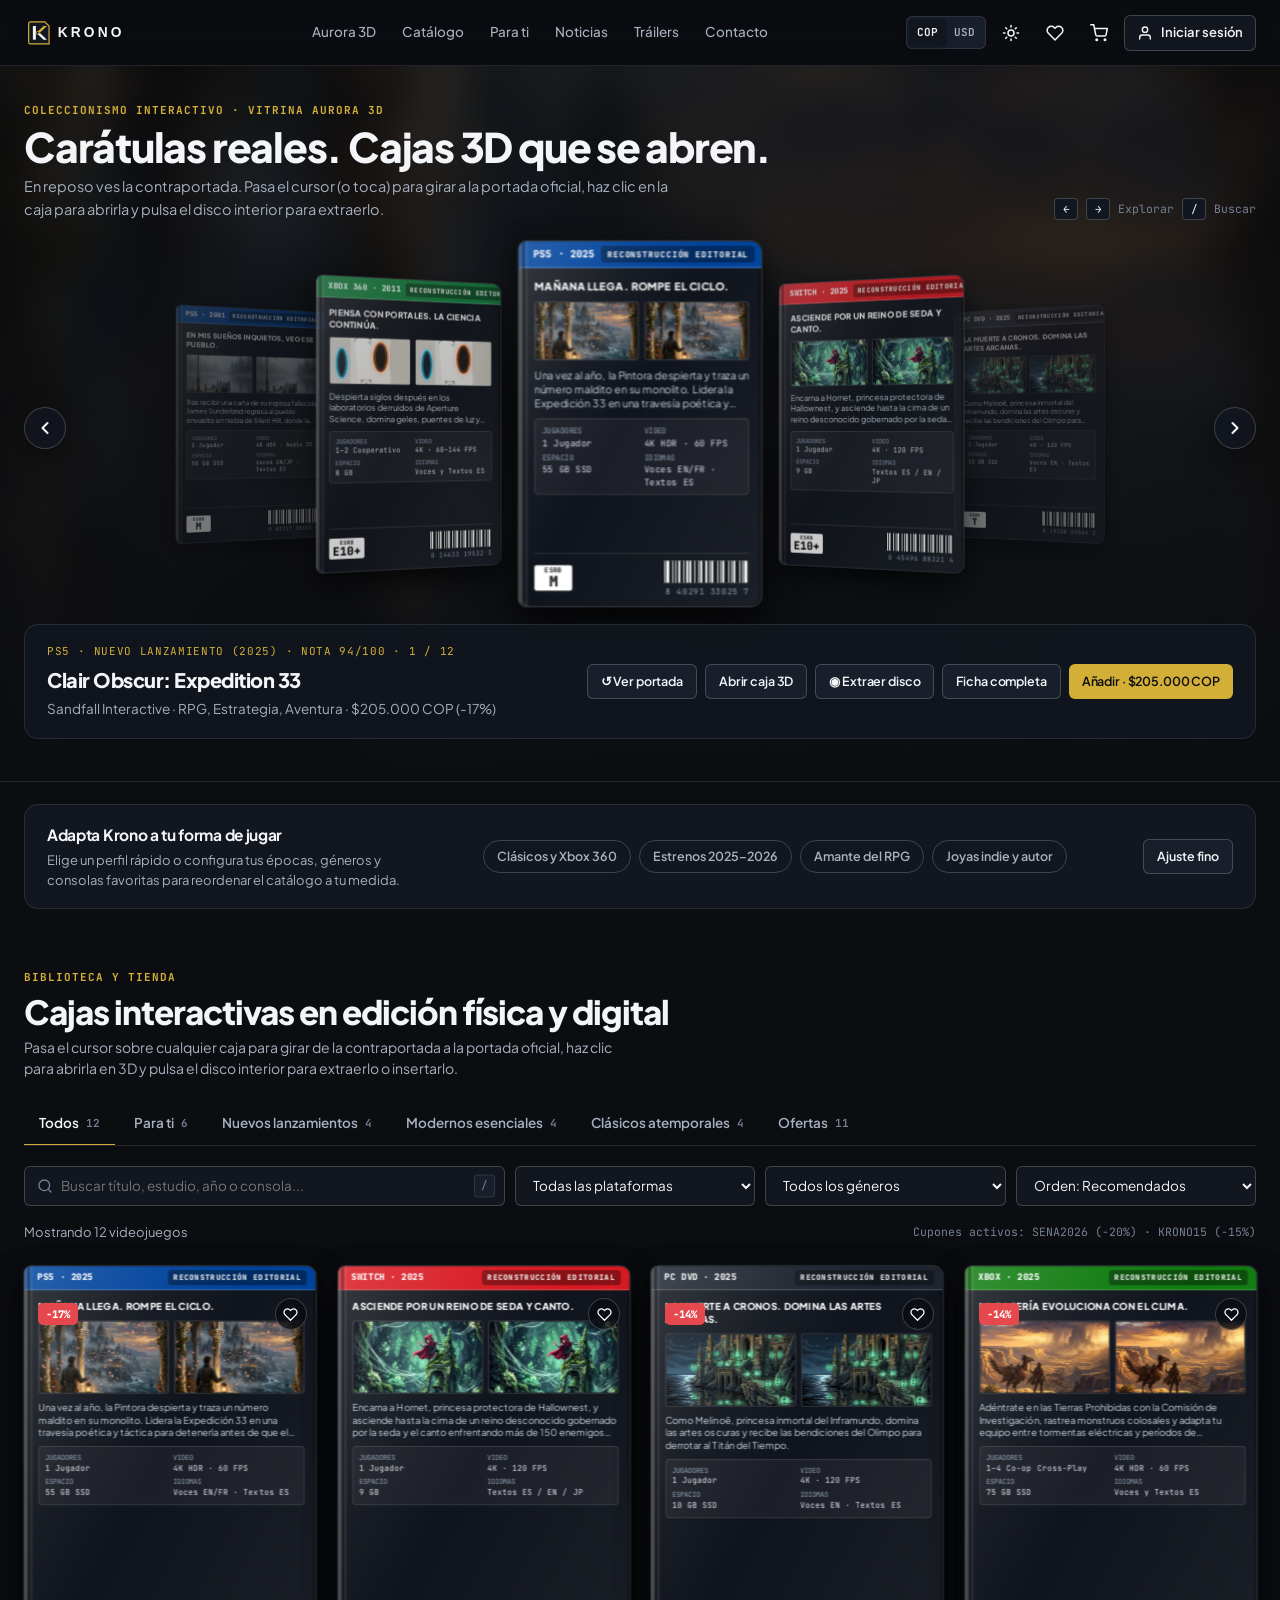
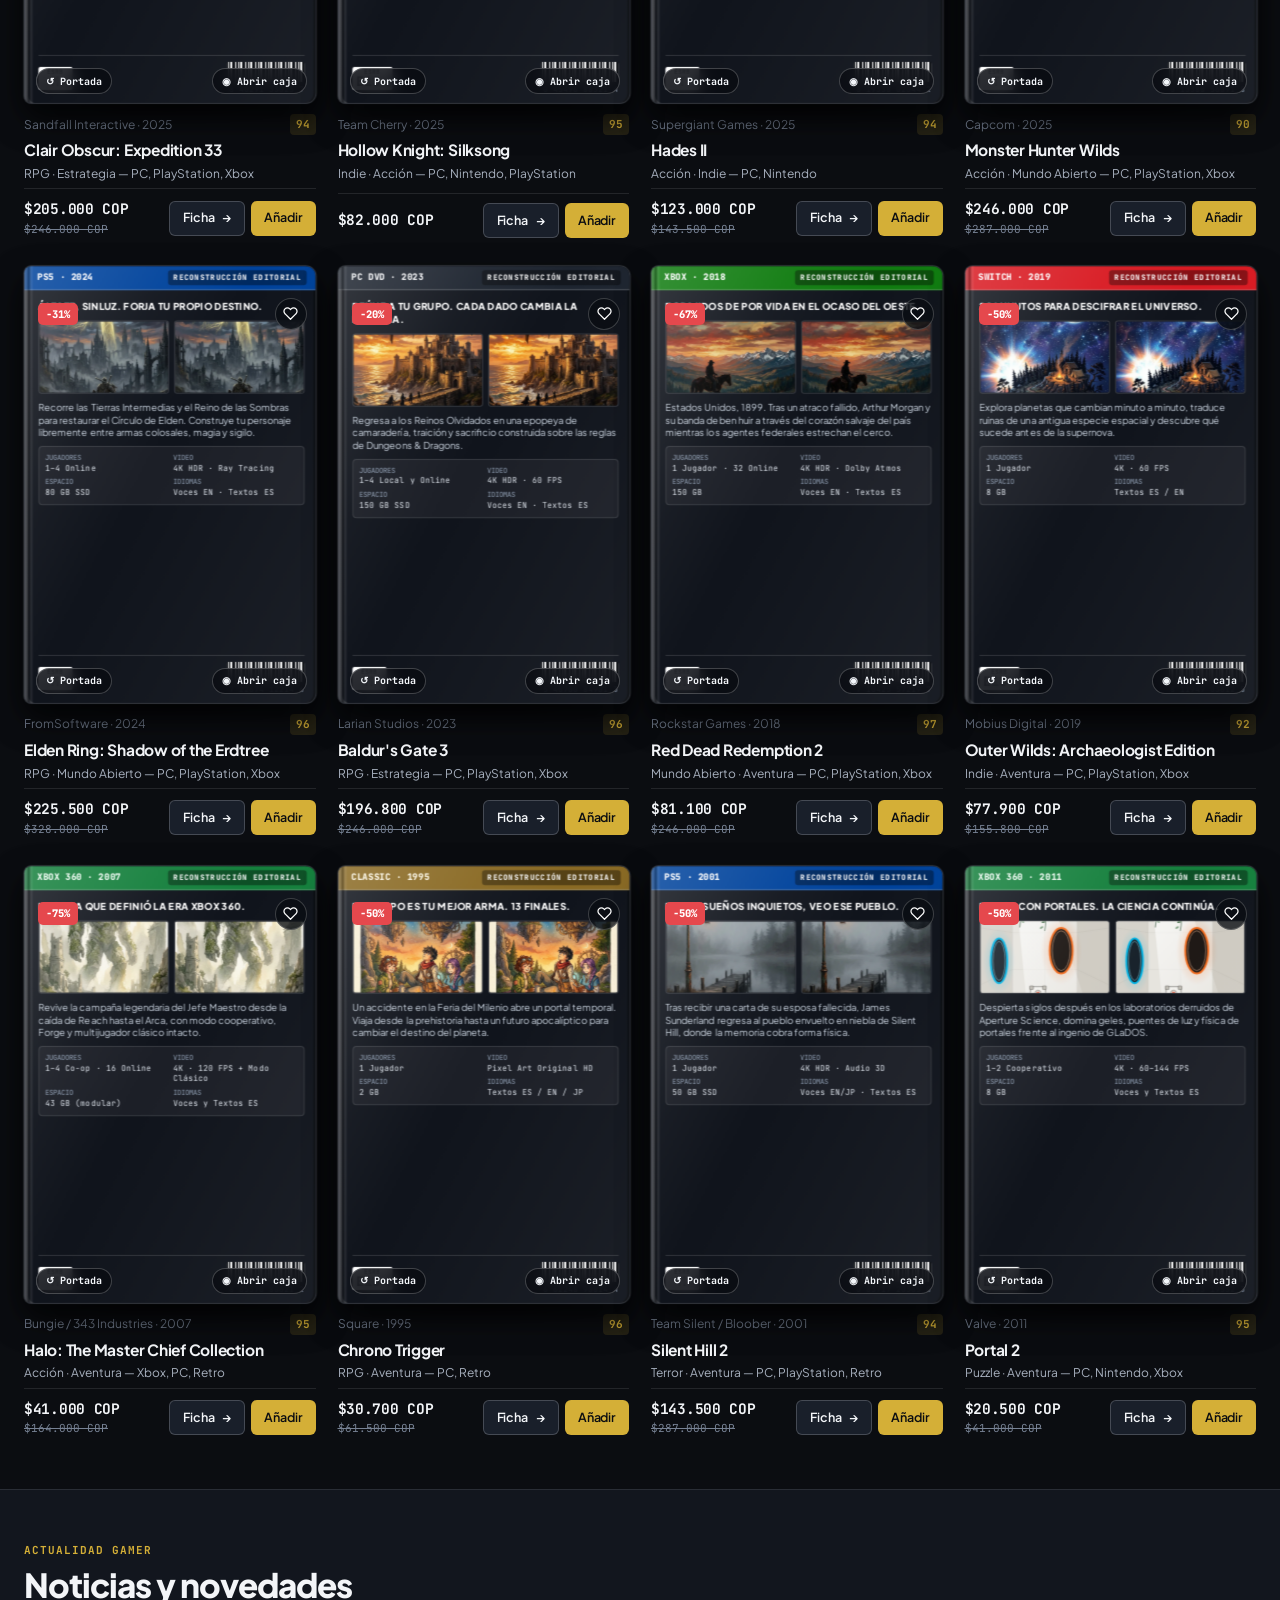
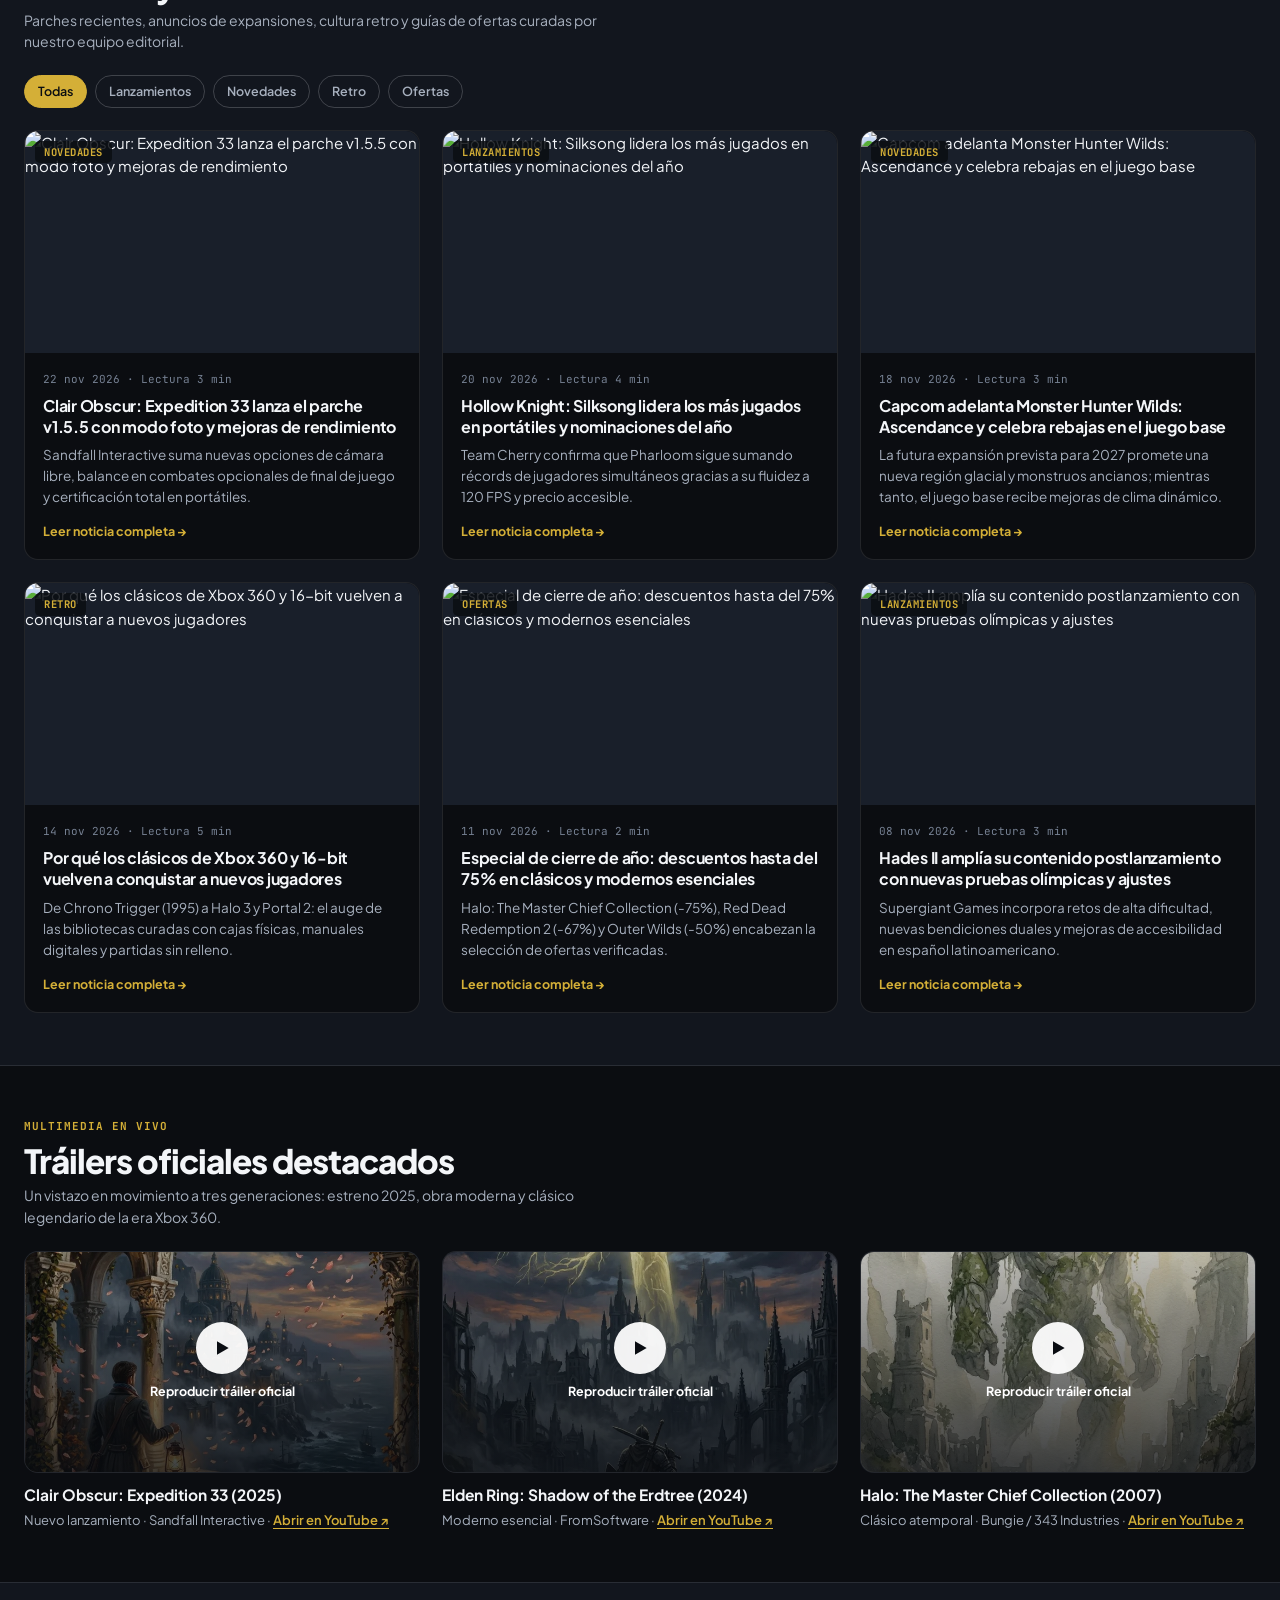
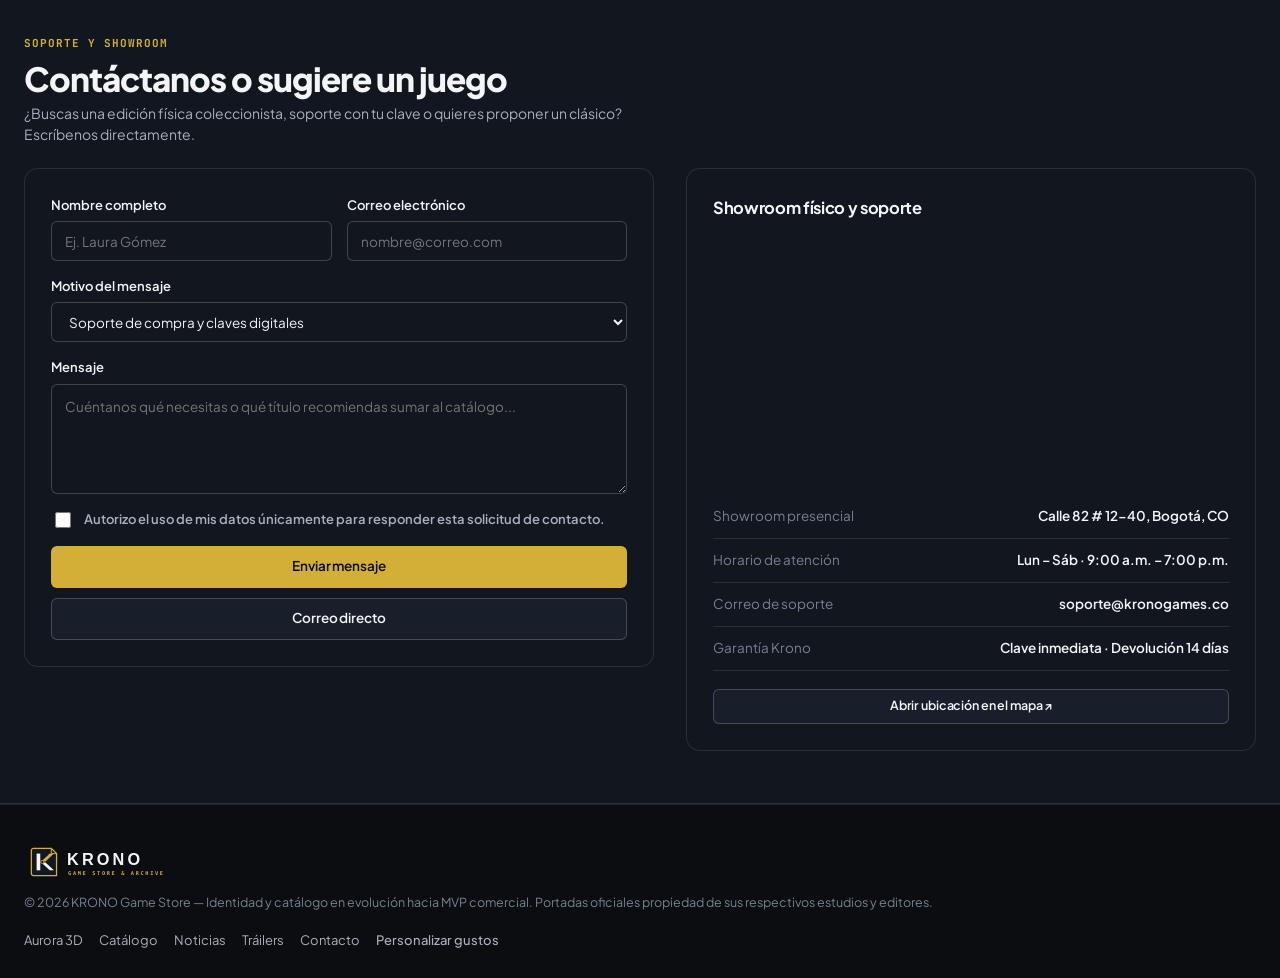
==== commit 64fc0510: "feat(etapa-2-3): identidad KRONO SVG (6 variantes), SEO/a11y y cajas Aurora 3D con contraportada, bi" ====
--- a/index.html
+++ b/index.html
@@ -8,7 +8,19 @@
       name="description"
       content="Krono es una tienda y vitrina 3D de videojuegos inspirada en Aurora (Xbox 360): portadas oficiales reales, contraportadas, discos físicos, lanzamientos, clásicos y noticias."
     />
-    <meta name="theme-color" content="#0A0D12" />
+    <meta name="theme-color" content="#0B0D11" />
+    <link rel="canonical" href="https://doritotes444.github.io/krono-games/" />
+    <meta property="og:type" content="website" />
+    <meta property="og:locale" content="es_CO" />
+    <meta property="og:site_name" content="KRONO Game Store" />
+    <meta property="og:title" content="KRONO — Tienda Especializada de Videojuegos, Cajas 3D y Noticias" />
+    <meta
+      property="og:description"
+      content="Explora videojuegos físicos y digitales con cajas 3D interactivas (contraportada, portada frontal y disco extraíble), noticias verificadas y catálogo multiplataforma."
+    />
+    <meta property="og:url" content="https://doritotes444.github.io/krono-games/" />
+    <meta property="og:image" content="https://doritotes444.github.io/krono-games/assets/images/hero_editorial.webp" />
+    <meta name="twitter:card" content="summary_large_image" />
     <link rel="icon" type="image/svg+xml" href="assets/images/favicon.svg" />
     <link rel="preconnect" href="https://fonts.googleapis.com" />
     <link rel="preconnect" href="https://fonts.gstatic.com" crossorigin />
@@ -17,17 +29,55 @@
       rel="stylesheet"
     />
     <link rel="stylesheet" href="css/styles.css" />
+    <link rel="stylesheet" href="css/aurora-case.css" />
+    <script type="application/ld+json">
+      {
+        "@context": "https://schema.org",
+        "@graph": [
+          {
+            "@type": "Organization",
+            "name": "KRONO Game Store",
+            "url": "https://doritotes444.github.io/krono-games/",
+            "logo": "https://doritotes444.github.io/krono-games/assets/brand/krono-logo-primary.svg"
+          },
+          {
+            "@type": "WebSite",
+            "name": "KRONO Game Store",
+            "url": "https://doritotes444.github.io/krono-games/",
+            "inLanguage": "es-CO",
+            "potentialAction": {
+              "@type": "SearchAction",
+              "target": "https://doritotes444.github.io/krono-games/#catalogo?q={search_term_string}",
+              "query-input": "required name=search_term_string"
+            }
+          }
+        ]
+      }
+    </script>
   </head>
   <body>
+    <a href="#mainContent" class="skip-link">Saltar al contenido principal</a>
+
     <!-- ====================================================================
          HEADER & NAVEGACIÓN
          ==================================================================== -->
     <header class="site-header">
       <div class="container header-inner">
-        <a href="#aurora" class="brand" aria-label="Krono inicio">
-          <span class="brand-mark" aria-hidden="true">K</span>
-          <span>KRONO</span>
-          <span class="brand-sub">GAME STORE</span>
+        <a href="#aurora" class="brand" aria-label="KRONO Game Store inicio">
+          <img
+            src="assets/brand/krono-horizontal.svg"
+            alt="KRONO"
+            class="brand-logo-img brand-logo-dark"
+            width="150"
+            height="30"
+          />
+          <img
+            src="assets/brand/krono-mono-dark.svg"
+            alt="KRONO"
+            class="brand-logo-img brand-logo-light"
+            width="150"
+            height="30"
+          />
         </a>
 
         <nav class="main-nav" aria-label="Navegación principal">
@@ -119,10 +169,20 @@
     <div id="mobileNavDrawer" class="mobile-nav-drawer" aria-hidden="true">
       <div class="mobile-nav-panel">
         <div class="drawer-header" style="padding: 0 0 14px; border-bottom: 1px solid var(--border)">
-          <span class="brand">
-            <span class="brand-mark" aria-hidden="true">K</span>
-            <span>KRONO</span>
-          </span>
+          <img
+            src="assets/brand/krono-horizontal.svg"
+            alt="KRONO"
+            class="brand-logo-img brand-logo-dark"
+            width="140"
+            height="28"
+          />
+          <img
+            src="assets/brand/krono-mono-dark.svg"
+            alt="KRONO"
+            class="brand-logo-img brand-logo-light"
+            width="140"
+            height="28"
+          />
           <button type="button" id="btnCloseMobileMenu" class="icon-btn" aria-label="Cerrar menú">
             <svg width="20" height="20" viewBox="0 0 24 24" fill="none" stroke="currentColor" stroke-width="2"><line x1="18" y1="6" x2="6" y2="18"></line><line x1="6" y1="6" x2="18" y2="18"></line></svg>
           </button>
@@ -158,9 +218,9 @@
       </div>
     </div>
 
-    <main>
+    <main id="mainContent">
       <!-- ====================================================================
-           VITRINA AURORA 3D (CARÁTULAS REALES, CONTRAPORTADA Y DISCO)
+           VITRINA AURORA 3D (CARÁTULAS REALES, CONTRAPORTADA, BISAGRA Y DISCO)
            ==================================================================== -->
       <section class="aurora-hero" id="aurora">
         <div class="aurora-backdrop" aria-hidden="true">
@@ -170,18 +230,18 @@
         <div class="container aurora-inner">
           <div class="aurora-top-bar">
             <div>
-              <p class="section-eyebrow">Vitrina física 3D estilo Aurora · 1995 — 2026</p>
-              <h1 class="aurora-title">Carátulas reales. Videojuegos que valen la pena.</h1>
+              <p class="section-eyebrow">Coleccionismo interactivo · Vitrina Aurora 3D</p>
+              <h1 class="aurora-title">Carátulas reales. Cajas 3D que se abren.</h1>
               <p class="aurora-subtitle">
-                Explora lanzamientos, modernos y clásicos como en tu consola: gira cualquier caja
-                para ver su contraportada real, extrae el disco físico y compra al instante.
+                En reposo ves la contraportada. Pasa el cursor (o toca) para girar a la portada
+                oficial, haz clic en la caja para abrirla y pulsa el disco interior para extraerlo.
               </p>
             </div>
 
             <div class="aurora-controls-hint" aria-hidden="true">
               <span class="kbd">←</span>
               <span class="kbd">→</span>
-              <span>Navegar carátulas</span>
+              <span>Explorar</span>
               <span class="kbd">/</span>
               <span>Buscar</span>
             </div>
@@ -212,13 +272,16 @@
 
             <div class="aurora-hud-actions">
               <button type="button" id="btnHudFlip" class="btn btn-secondary btn-sm">
-                ↺ Contraportada
+                ↺ Ver portada
+              </button>
+              <button type="button" id="btnHudOpen" class="btn btn-secondary btn-sm">
+                Abrir caja 3D
               </button>
               <button type="button" id="btnHudDisc" class="btn btn-secondary btn-sm">
-                ◉ Sacar disco
+                ◉ Extraer disco
               </button>
               <button type="button" id="btnHudInspect" class="btn btn-secondary btn-sm">
-                Ficha y tráiler
+                Ficha completa
               </button>
               <button type="button" id="btnHudCart" class="btn btn-primary btn-sm">
                 Añadir al carrito
@@ -259,10 +322,11 @@
           <div class="section-header">
             <div>
               <p class="section-eyebrow">Biblioteca y tienda</p>
-              <h2 class="section-title">Todos los juegos en edición física y digital</h2>
+              <h2 class="section-title">Cajas interactivas en edición física y digital</h2>
               <p class="section-subtitle">
-                Usa el botón <strong>↺ Reverso</strong> en cualquier carátula para voltear su caja
-                en 3D o abre el inspector completo para ver el disco y el tráiler oficial.
+                Pasa el cursor sobre cualquier caja para girar de la contraportada a la portada
+                oficial, haz clic para abrirla en 3D y pulsa el disco interior para extraerlo o
+                insertarlo.
               </p>
             </div>
           </div>
@@ -524,12 +588,20 @@
     <footer class="site-footer">
       <div class="container footer-grid">
         <div>
-          <span class="brand" style="font-size: 15px; margin-bottom: 5px">
-            <span class="brand-mark" aria-hidden="true">K</span>
-            <span>KRONO</span>
-          </span>
+          <img
+            src="assets/brand/krono-logo-primary.svg"
+            alt="KRONO Game Store & Archive"
+            class="brand-logo-dark"
+            style="height: 44px; width: auto; margin-bottom: 8px"
+          />
+          <img
+            src="assets/brand/krono-logo-light.svg"
+            alt="KRONO Game Store & Archive"
+            class="brand-logo-light"
+            style="height: 44px; width: auto; margin-bottom: 8px"
+          />
           <p style="margin: 6px 0 0; font-size: 12.5px; color: var(--ink-muted)">
-            © 2026 Krono Game Store — Evidencia TIC SENA GA1-37371-AA4-EV01. Portadas oficiales propiedad de sus respectivos estudios y editores.
+            © 2026 KRONO Game Store — Identidad y catálogo en evolución hacia MVP comercial. Portadas oficiales propiedad de sus respectivos estudios y editores.
           </p>
         </div>
 
--- a/css/aurora-case.css
+++ b/css/aurora-case.css
@@ -0,0 +1,525 @@
+/* ==========================================================================
+   KRONO — Identidad Premium (Obsidiana + Oro Titanio) & Motor Aurora 3D
+   Fase 2 (Marca) + Fase 5 (Cajas 3D con contraportada, hover, bisagra y disco)
+   ========================================================================== */
+
+:root {
+  --bg: #0b0d11;
+  --surface: #12161e;
+  --surface-subtle: #191f2a;
+  --surface-hover: #222a38;
+  --ink: #f3f5f8;
+  --ink-secondary: #a7b0be;
+  --ink-muted: #768193;
+  --border: rgba(243, 245, 248, 0.1);
+  --border-strong: rgba(243, 245, 248, 0.2);
+  /* Oro Titanio Coleccionista como acento de marca KRONO */
+  --accent: #d4af37;
+  --accent-hover: #e5c354;
+  --accent-ink: #0b0d11;
+  --accent-soft: rgba(212, 175, 55, 0.14);
+  --console-green: #22c55e;
+  --sale: #e5484d;
+  --success: #22c55e;
+  --success-soft: rgba(34, 197, 94, 0.14);
+}
+
+[data-theme='light'] {
+  --bg: #f5f4f0;
+  --surface: #ffffff;
+  --surface-subtle: #eceae3;
+  --surface-hover: #e2dfd6;
+  --ink: #11141b;
+  --ink-secondary: #4c5564;
+  --ink-muted: #778191;
+  --border: rgba(17, 20, 27, 0.1);
+  --border-strong: rgba(17, 20, 27, 0.22);
+  --accent: #9c7918;
+  --accent-hover: #7f6211;
+  --accent-ink: #ffffff;
+  --accent-soft: rgba(156, 121, 24, 0.12);
+}
+
+/* Accesibilidad: saltar al contenido principal */
+.skip-link {
+  position: fixed;
+  top: -100px;
+  left: 16px;
+  z-index: 200;
+  padding: 10px 16px;
+  border-radius: 6px;
+  background: var(--accent);
+  color: var(--accent-ink);
+  font-weight: 700;
+  font-size: 13px;
+  transition: top 0.2s ease;
+}
+
+.skip-link:focus {
+  top: 14px;
+}
+
+/* Logotipo SVG en header y footer */
+.brand-logo-img {
+  height: 30px;
+  width: auto;
+  display: block;
+}
+
+.brand-logo-light {
+  display: none;
+}
+
+[data-theme='light'] .brand-logo-dark {
+  display: none;
+}
+
+[data-theme='light'] .brand-logo-light {
+  display: block;
+}
+
+/* ==========================================================================
+   MOTOR AURORA 3D: REPOSO CONTRAPORTADA → HOVER PORTADA → CLIC APERTURA + DISCO
+   ========================================================================== */
+.aurora-case {
+  position: relative;
+  width: 100%;
+  aspect-ratio: 2 / 3;
+  perspective: 1350px;
+  cursor: pointer;
+  user-select: none;
+  -webkit-tap-highlight-color: transparent;
+}
+
+.aurora-case__shadow {
+  position: absolute;
+  left: 10%;
+  right: 10%;
+  bottom: -10px;
+  height: 18px;
+  border-radius: 50%;
+  background: radial-gradient(ellipse at center, rgba(0, 0, 0, 0.62) 0%, transparent 72%);
+  filter: blur(6px);
+  pointer-events: none;
+  transition: transform 0.6s var(--ease), opacity 0.6s var(--ease);
+}
+
+.aurora-case.is-open .aurora-case__shadow {
+  transform: scaleX(1.38);
+  opacity: 0.78;
+}
+
+.aurora-case__body {
+  position: relative;
+  width: 100%;
+  height: 100%;
+  transform-style: preserve-3d;
+  /* REPOSO POR DEFECTO: CONTRAPORTADA */
+  transform: rotateY(180deg);
+  transition: transform 0.72s var(--ease);
+}
+
+/* HOVER EN ESCRITORIO: GIRA A PORTADA FRONTAL */
+@media (hover: hover) and (pointer: fine) {
+  .aurora-case:hover:not(.is-open) .aurora-case__body {
+    transform: rotateY(0deg) translateY(-4px);
+  }
+
+  .aurora-case:hover:not(.is-open) .aurora-case__shadow {
+    transform: scale(0.92);
+    opacity: 0.85;
+  }
+}
+
+/* PORTADA FIJADA (móvil / botones explícitos / CoverFlow enfocado) */
+.aurora-case.is-front-pinned:not(.is-open) .aurora-case__body {
+  transform: rotateY(0deg);
+}
+
+/* CLIC: APERTURA 3D CON BISAGRA IZQUIERDA */
+.aurora-case.is-open .aurora-case__body {
+  transform: translateX(18%) rotateY(-8deg);
+}
+
+/* Caras comunes */
+.aurora-case__face {
+  position: absolute;
+  inset: 0;
+  border-radius: 8px 11px 11px 8px;
+  overflow: hidden;
+  backface-visibility: hidden;
+  -webkit-backface-visibility: hidden;
+  background: #12161e;
+  border: 1px solid rgba(255, 255, 255, 0.16);
+  box-shadow:
+    inset 4px 0 0 rgba(255, 255, 255, 0.13),
+    inset -2px 0 0 rgba(0, 0, 0, 0.45),
+    0 14px 32px rgba(0, 0, 0, 0.5);
+  display: flex;
+  flex-direction: column;
+}
+
+.aurora-case__face::before {
+  content: '';
+  position: absolute;
+  top: 0;
+  bottom: 0;
+  left: 0;
+  width: 9px;
+  background: linear-gradient(
+    to right,
+    rgba(255, 255, 255, 0.22) 0%,
+    rgba(0, 0, 0, 0.3) 48%,
+    rgba(255, 255, 255, 0.1) 76%,
+    transparent 100%
+  );
+  z-index: 6;
+  pointer-events: none;
+}
+
+/* CONTRAPORTADA (Z negativo más cercano al usuario cuando body = rotateY(180deg)) */
+.aurora-case__back {
+  transform: rotateY(180deg) translateZ(6px);
+  background: #10141c;
+  color: #edf2f7;
+}
+
+.back-source-badge {
+  font-size: 7.5px;
+  padding: 2px 5px;
+  border-radius: 3px;
+  background: rgba(0, 0, 0, 0.38);
+  color: rgba(255, 255, 255, 0.92);
+  letter-spacing: 0.04em;
+}
+
+/* TAPA FRONTAL CON BISAGRA IZQUIERDA */
+.aurora-case__lid {
+  position: absolute;
+  inset: 0;
+  transform-style: preserve-3d;
+  transform-origin: left center;
+  transform: translateZ(4px) rotateY(0deg);
+  transition: transform 0.76s var(--ease);
+  z-index: 4;
+}
+
+.aurora-case.is-open .aurora-case__lid {
+  transform: translateZ(4px) rotateY(-126deg);
+  pointer-events: none;
+}
+
+.aurora-case__front {
+  transform: translateZ(1px);
+}
+
+/* INTERIOR IZQUIERDO DE LA TAPA (FOLLETO / MANUAL) */
+.aurora-case__inside-left {
+  transform: rotateY(180deg) translateZ(1px);
+  background: linear-gradient(155deg, #171c26 0%, #0d1017 100%);
+  padding: 14px 12px;
+  justify-content: center;
+}
+
+.booklet-sheet {
+  height: 100%;
+  border-radius: 6px;
+  border: 1px solid rgba(212, 175, 55, 0.28);
+  background: rgba(255, 255, 255, 0.03);
+  padding: 14px 12px;
+  display: flex;
+  flex-direction: column;
+  gap: 8px;
+}
+
+.booklet-kicker {
+  font-family: var(--font-mono);
+  font-size: 8px;
+  letter-spacing: 0.1em;
+  color: var(--accent);
+  text-transform: uppercase;
+}
+
+.booklet-title {
+  font-size: 13px;
+  line-height: 1.25;
+  color: #f3f5f8;
+}
+
+.booklet-studio {
+  margin: 0;
+  font-size: 10px;
+  color: #94a3b8;
+}
+
+.booklet-note {
+  margin: 0;
+  font-size: 9.5px;
+  line-height: 1.45;
+  color: #cbd5e1;
+  flex: 1;
+  overflow: hidden;
+  display: -webkit-box;
+  -webkit-line-clamp: 6;
+  -webkit-box-orient: vertical;
+}
+
+.booklet-serial {
+  font-family: var(--font-mono);
+  font-size: 8px;
+  color: #768193;
+  border-top: 1px solid rgba(255, 255, 255, 0.1);
+  padding-top: 6px;
+}
+
+/* BANDEJA INTERIOR DERECHA + DISCO EXTRAÍBLE */
+.aurora-case__tray {
+  position: absolute;
+  inset: 0;
+  border-radius: 8px 11px 11px 8px;
+  transform: translateZ(0px);
+  backface-visibility: hidden;
+  -webkit-backface-visibility: hidden;
+  background: linear-gradient(160deg, #1b212d 0%, #0e1219 100%);
+  border: 1px solid rgba(255, 255, 255, 0.15);
+  box-shadow: inset 0 0 24px rgba(0, 0, 0, 0.72);
+  display: flex;
+  flex-direction: column;
+  overflow: visible;
+  z-index: 2;
+}
+
+.aurora-case:not(.is-open) .aurora-case__tray {
+  pointer-events: none;
+}
+
+.tray-header {
+  height: 24px;
+  padding: 0 10px;
+  display: flex;
+  align-items: center;
+  justify-content: space-between;
+  font-family: var(--font-mono);
+  font-size: 8.5px;
+  font-weight: 700;
+  letter-spacing: 0.06em;
+  color: rgba(255, 255, 255, 0.88);
+  background: color-mix(in srgb, var(--case-header-bg, #107c10) 72%, #0b0d11);
+  border-radius: 8px 10px 0 0;
+}
+
+.tray-well {
+  position: relative;
+  flex: 1;
+  display: flex;
+  align-items: center;
+  justify-content: center;
+  padding: 10px;
+}
+
+.tray-clips {
+  position: absolute;
+  width: 84%;
+  aspect-ratio: 1 / 1;
+  border-radius: 50%;
+  border: 2px solid rgba(255, 255, 255, 0.08);
+  background: radial-gradient(circle, #0a0d13 0%, #141923 68%, #0c1017 100%);
+  box-shadow: inset 0 4px 18px rgba(0, 0, 0, 0.85);
+  pointer-events: none;
+}
+
+.tray-spindle {
+  position: absolute;
+  width: 20%;
+  aspect-ratio: 1 / 1;
+  border-radius: 50%;
+  background: radial-gradient(circle, #2a3342 0%, #11161f 70%);
+  border: 2px solid rgba(255, 255, 255, 0.18);
+  box-shadow: 0 2px 6px rgba(0, 0, 0, 0.7);
+  pointer-events: none;
+}
+
+/* DISCO INTERIOR CLICABLE (EXTRACCIÓN / INSERCIÓN) */
+.tray-disc {
+  position: relative;
+  z-index: 8;
+  width: 80%;
+  aspect-ratio: 1 / 1;
+  border-radius: 50%;
+  padding: 0;
+  border: 0;
+  background: transparent;
+  cursor: pointer;
+  transform: translate(0, 0) translateZ(14px) scale(1);
+  transition: transform 0.65s var(--ease), box-shadow 0.45s var(--ease);
+  box-shadow: 0 10px 24px rgba(0, 0, 0, 0.6);
+}
+
+.tray-disc:hover {
+  transform: translate(6%, -3%) translateZ(24px) scale(1.03);
+}
+
+.aurora-case.is-disc-extracted .tray-disc {
+  transform: translate(38%, -12%) translateZ(54px) scale(1.08);
+  box-shadow: 0 24px 48px rgba(0, 0, 0, 0.72);
+}
+
+.tray-disc__rotor {
+  position: relative;
+  display: block;
+  width: 100%;
+  height: 100%;
+  border-radius: 50%;
+  overflow: hidden;
+  background: #141820;
+  border: 1.5px solid rgba(255, 255, 255, 0.35);
+}
+
+.aurora-case.is-disc-extracted .tray-disc__rotor {
+  animation: discSpin 8s linear infinite;
+}
+
+.tray-disc__rotor.paused {
+  animation-play-state: paused !important;
+}
+
+.tray-disc__art {
+  position: absolute;
+  inset: 0;
+  width: 100%;
+  height: 100%;
+  object-fit: cover;
+  filter: saturate(1.08) contrast(1.06);
+}
+
+.tray-disc__sheen {
+  position: absolute;
+  inset: 0;
+  border-radius: 50%;
+  background:
+    conic-gradient(
+      from 25deg,
+      rgba(255, 255, 255, 0.3) 0deg,
+      rgba(125, 211, 252, 0.14) 50deg,
+      rgba(255, 255, 255, 0.02) 100deg,
+      rgba(212, 175, 55, 0.18) 165deg,
+      rgba(255, 255, 255, 0.32) 220deg,
+      rgba(134, 239, 172, 0.12) 280deg,
+      rgba(255, 255, 255, 0.04) 325deg,
+      rgba(255, 255, 255, 0.3) 360deg
+    ),
+    radial-gradient(circle, transparent 42%, rgba(0, 0, 0, 0.2) 95%, rgba(255, 255, 255, 0.42) 100%);
+  mix-blend-mode: screen;
+  pointer-events: none;
+}
+
+.tray-disc__band {
+  position: absolute;
+  left: 0;
+  right: 0;
+  bottom: 13%;
+  padding: 2px 14%;
+  text-align: center;
+  background: rgba(11, 13, 17, 0.84);
+  color: #f3f5f8;
+  font-family: var(--font-mono);
+  font-size: 7px;
+  font-weight: 700;
+  letter-spacing: 0.06em;
+  text-transform: uppercase;
+  white-space: nowrap;
+  overflow: hidden;
+  text-overflow: ellipsis;
+}
+
+.tray-disc__hub {
+  position: absolute;
+  top: 50%;
+  left: 50%;
+  width: 31%;
+  height: 31%;
+  transform: translate(-50%, -50%);
+  border-radius: 50%;
+  background: radial-gradient(
+    circle,
+    #0b0d11 0%,
+    #0b0d11 38%,
+    rgba(226, 232, 240, 0.75) 40%,
+    rgba(180, 192, 208, 0.45) 68%,
+    rgba(255, 255, 255, 0.85) 72%,
+    rgba(17, 22, 31, 0.88) 100%
+  );
+  border: 1.5px solid rgba(255, 255, 255, 0.55);
+}
+
+.tray-footer {
+  padding: 6px 10px 8px;
+  text-align: center;
+  border-top: 1px solid rgba(255, 255, 255, 0.08);
+}
+
+.tray-hint {
+  font-family: var(--font-mono);
+  font-size: 8.5px;
+  color: var(--accent);
+  letter-spacing: 0.03em;
+}
+
+/* Ajuste cuando una caja en el grid de catálogo está abierta */
+.card-case-box.has-open-case {
+  z-index: 25;
+}
+
+.card-case-box.has-open-case .cover-top-actions {
+  opacity: 0;
+  pointer-events: none;
+}
+
+/* Ajuste en Inspector 3D del Modal */
+.inspector-case-wrap {
+  width: 230px;
+  margin: 6px auto 10px;
+}
+
+.inspector-case-wrap .aurora-case.is-open .aurora-case__body {
+  transform: translateX(22%) rotateY(-6deg);
+}
+
+.inspector-case-wrap .aurora-case.is-disc-extracted .tray-disc {
+  transform: translate(34%, -10%) translateZ(48px) scale(1.06);
+}
+
+/* ==========================================================================
+   ACCESIBILIDAD: MOVIMIENTO REDUCIDO (prefers-reduced-motion)
+   ========================================================================== */
+@media (prefers-reduced-motion: reduce) {
+  *,
+  *::before,
+  *::after {
+    animation-duration: 0.01ms !important;
+    animation-iteration-count: 1 !important;
+    transition-duration: 0.01ms !important;
+    scroll-behavior: auto !important;
+  }
+
+  .aurora-case.is-disc-extracted .tray-disc__rotor {
+    animation: none !important;
+  }
+}
+
+/* Móvil: evita recorte horizontal al abrir caja o extraer disco */
+@media (max-width: 640px) {
+  .aurora-case.is-open .aurora-case__body,
+  .inspector-case-wrap .aurora-case.is-open .aurora-case__body {
+    transform: translateX(10%) rotateY(-4deg);
+  }
+
+  .aurora-case.is-open .aurora-case__lid {
+    transform: translateZ(4px) rotateY(-108deg);
+  }
+
+  .aurora-case.is-disc-extracted .tray-disc,
+  .inspector-case-wrap .aurora-case.is-disc-extracted .tray-disc {
+    transform: translate(18%, -8%) translateZ(36px) scale(1.02);
+  }
+}
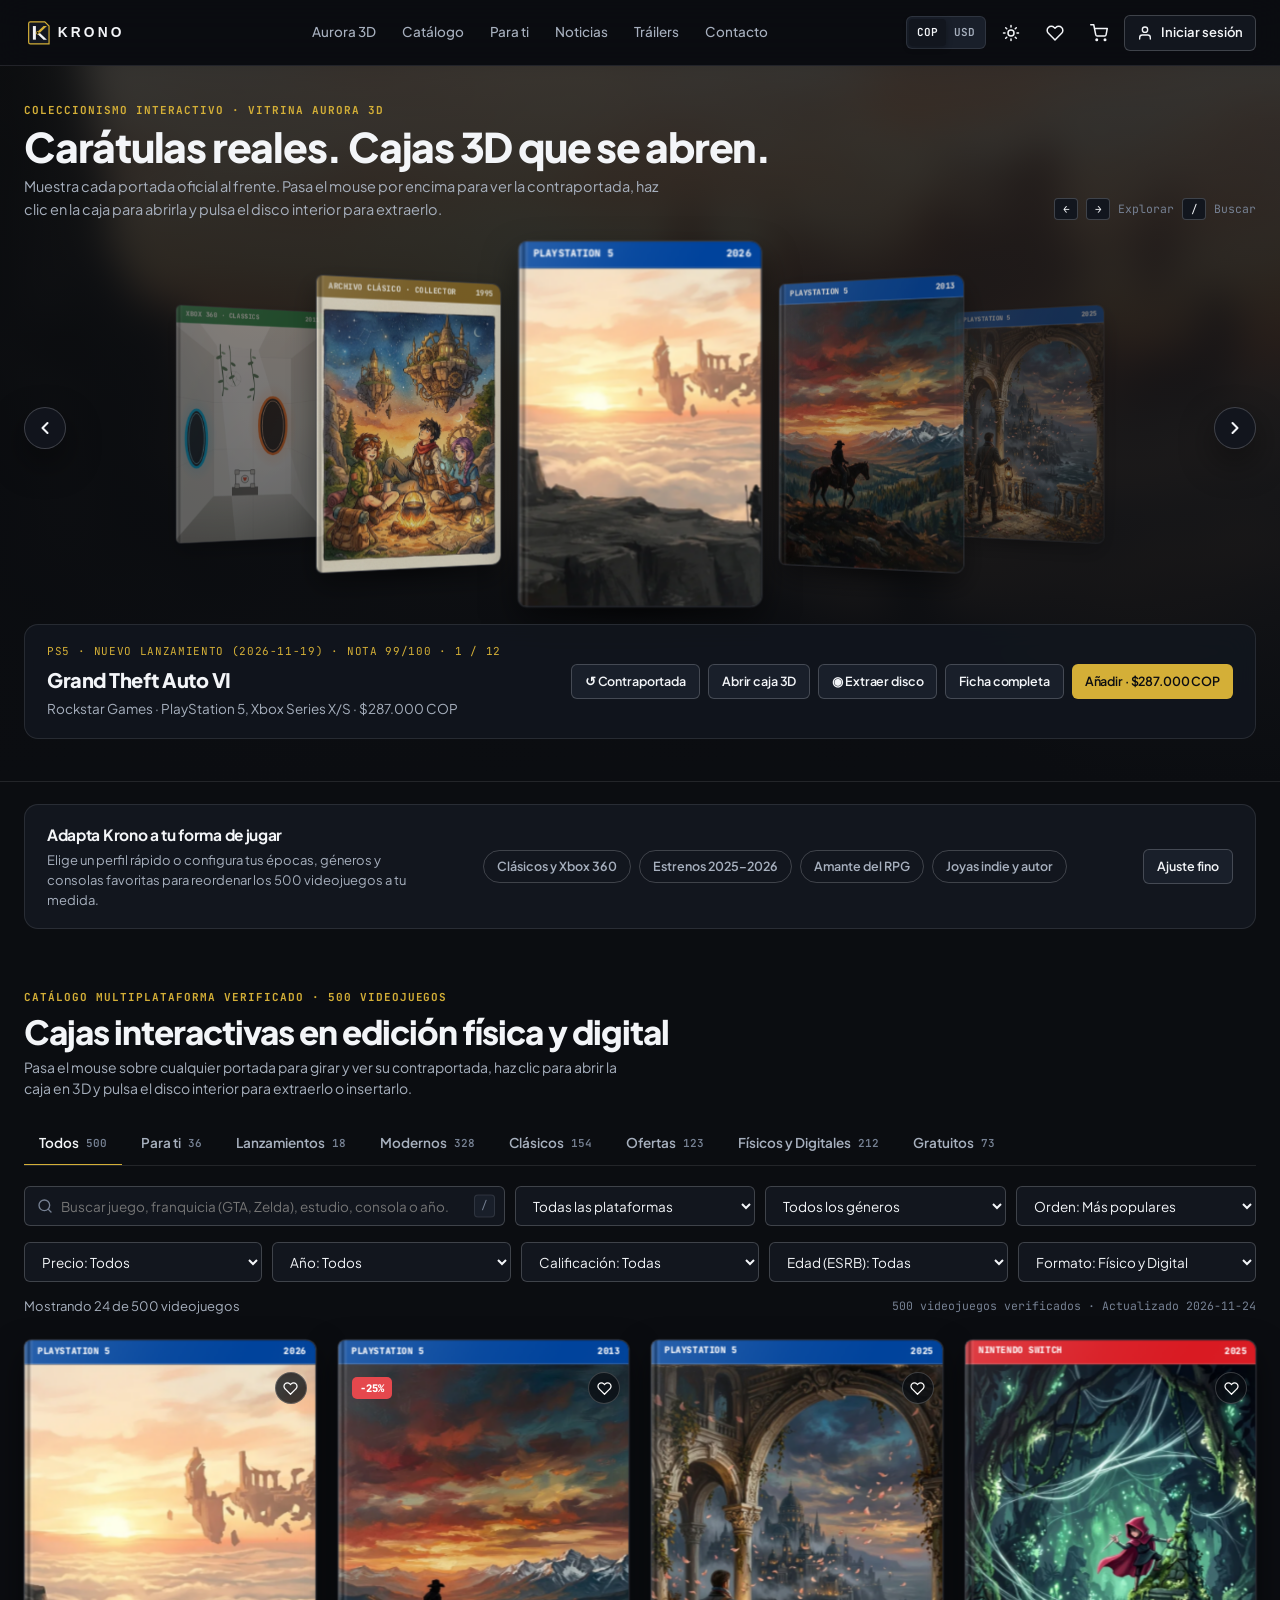
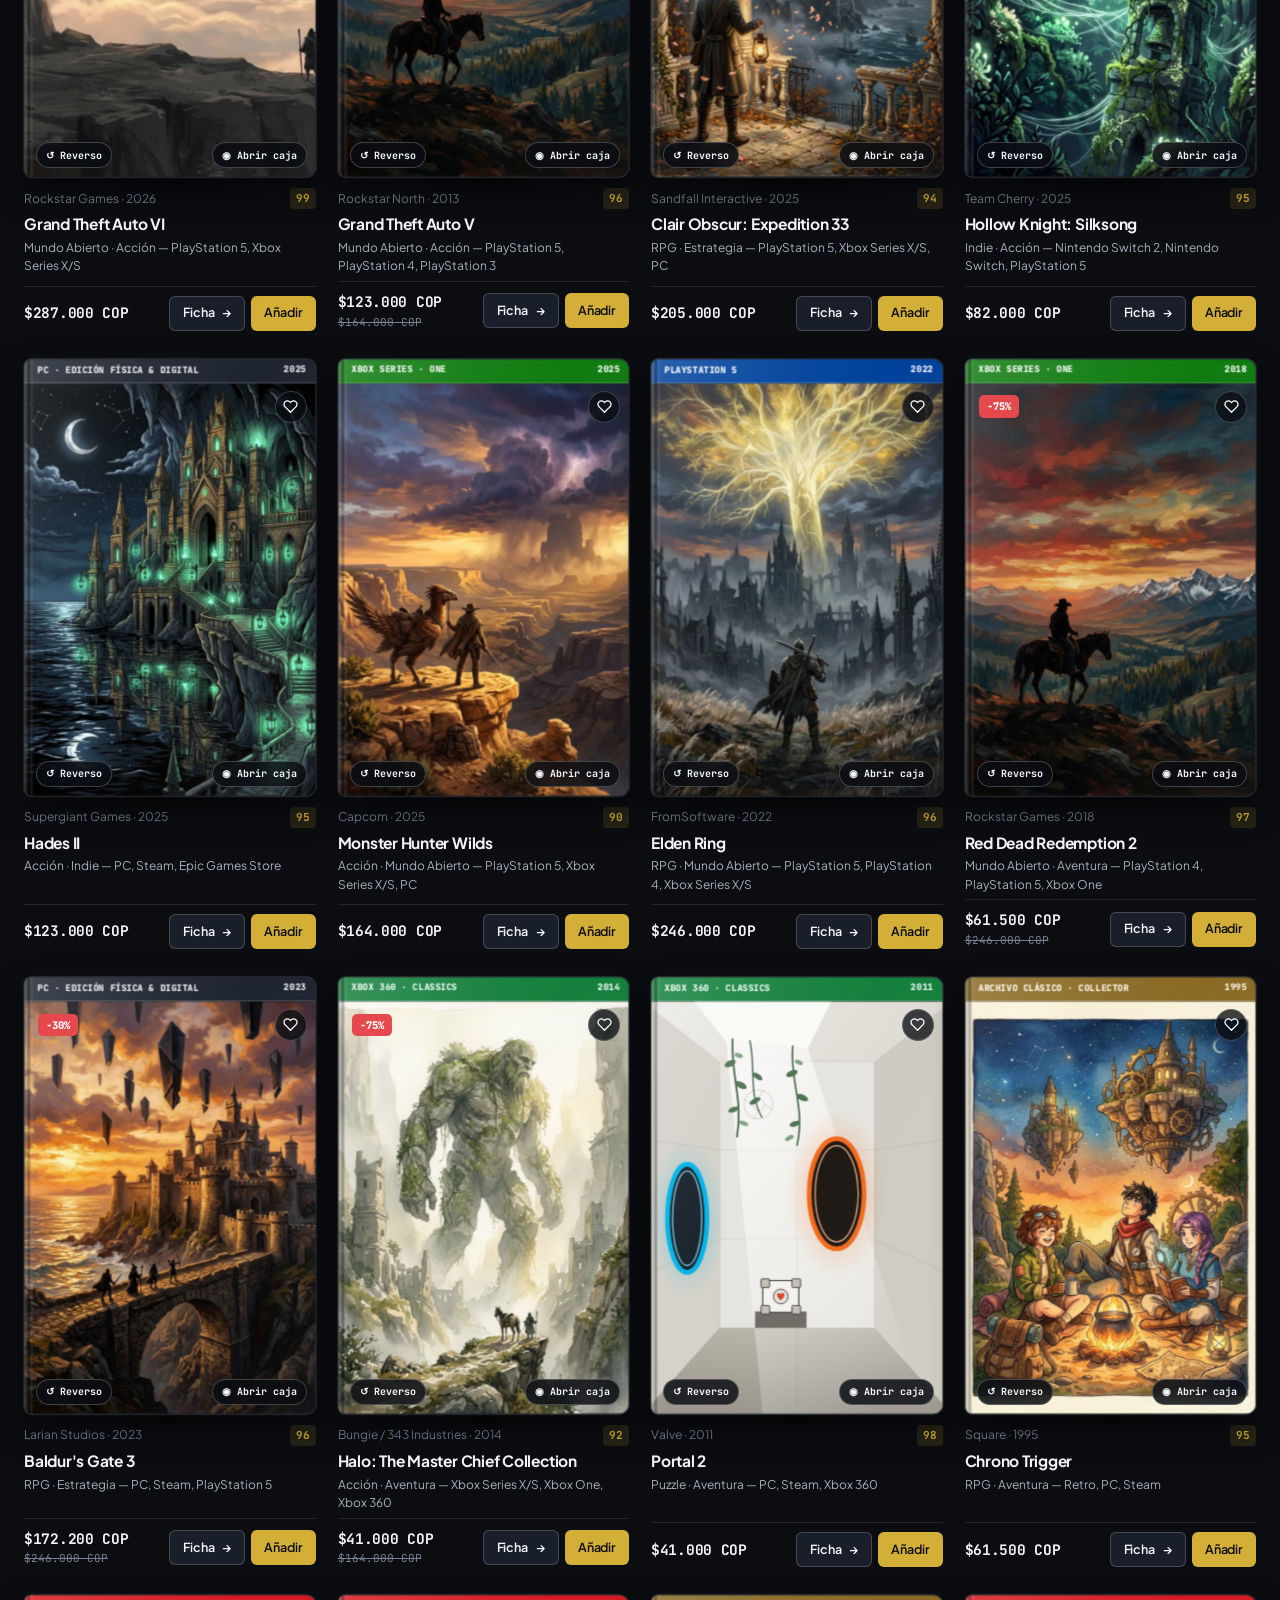
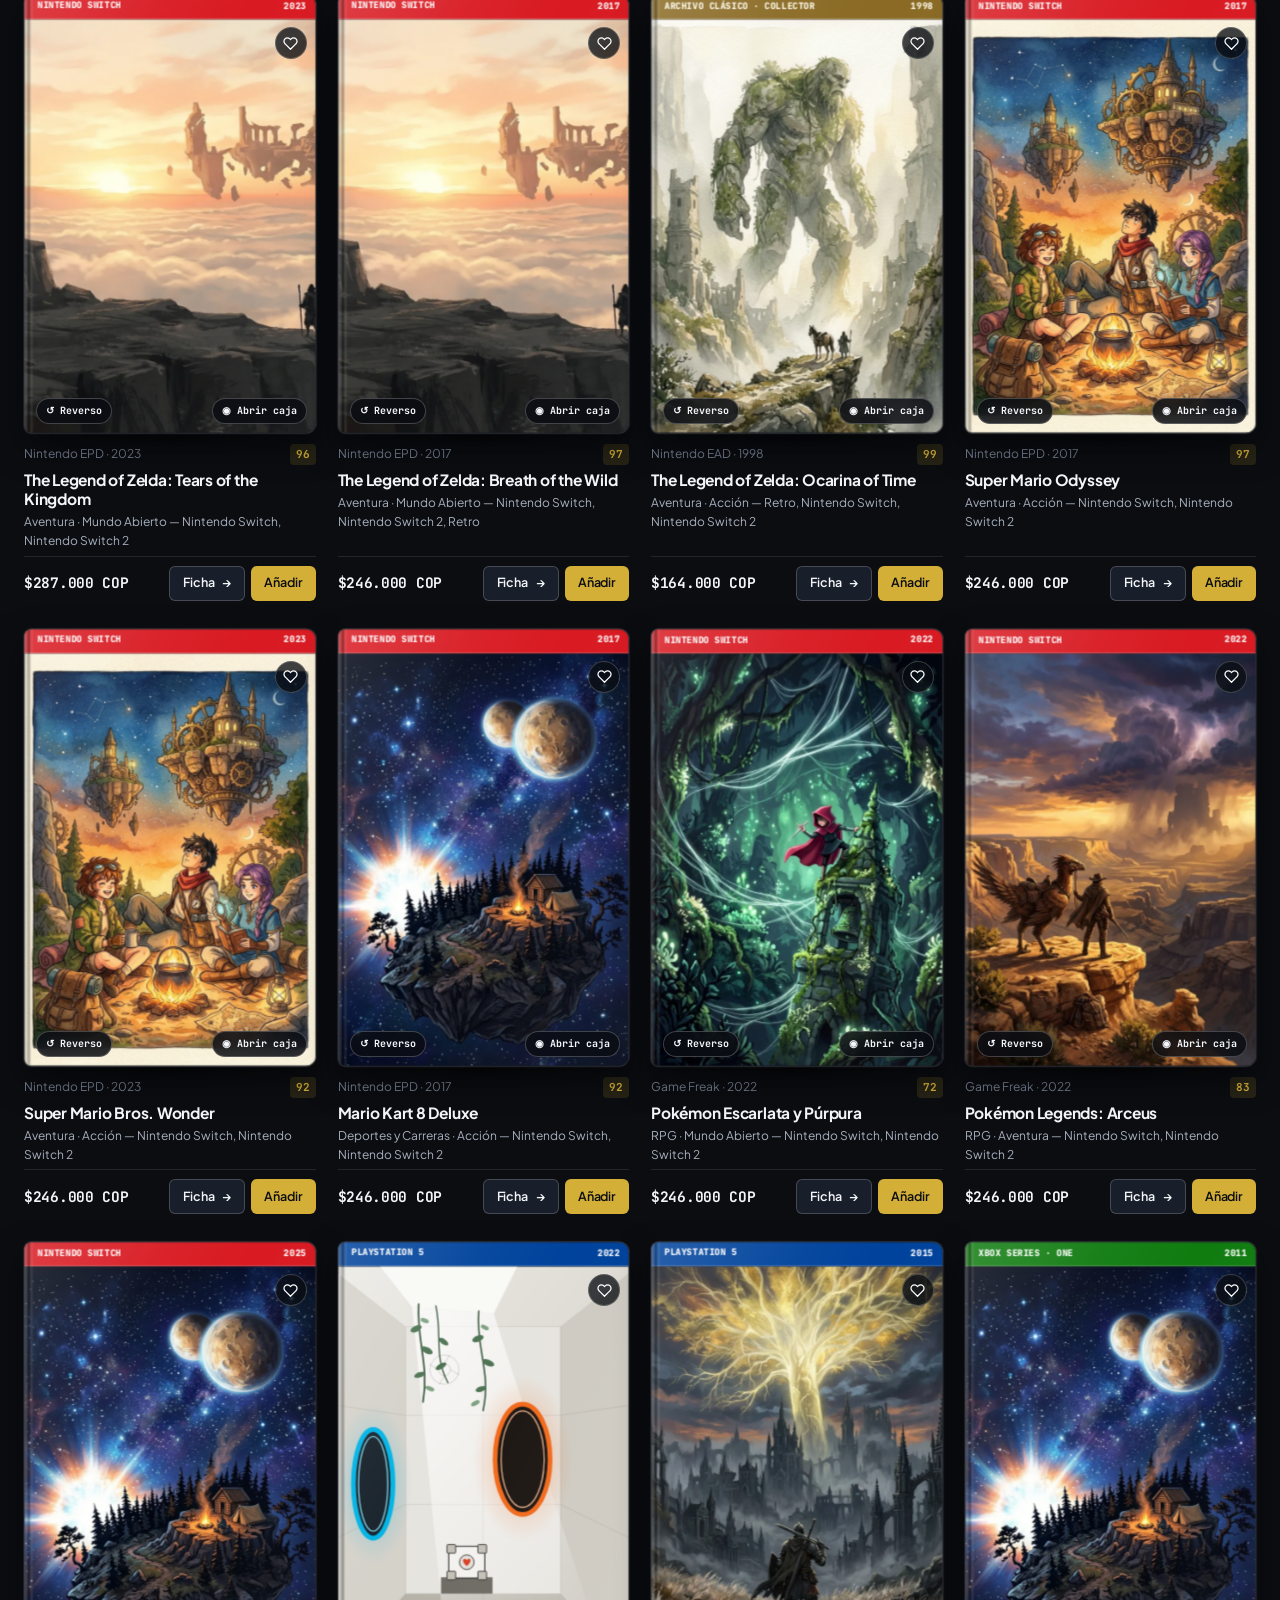
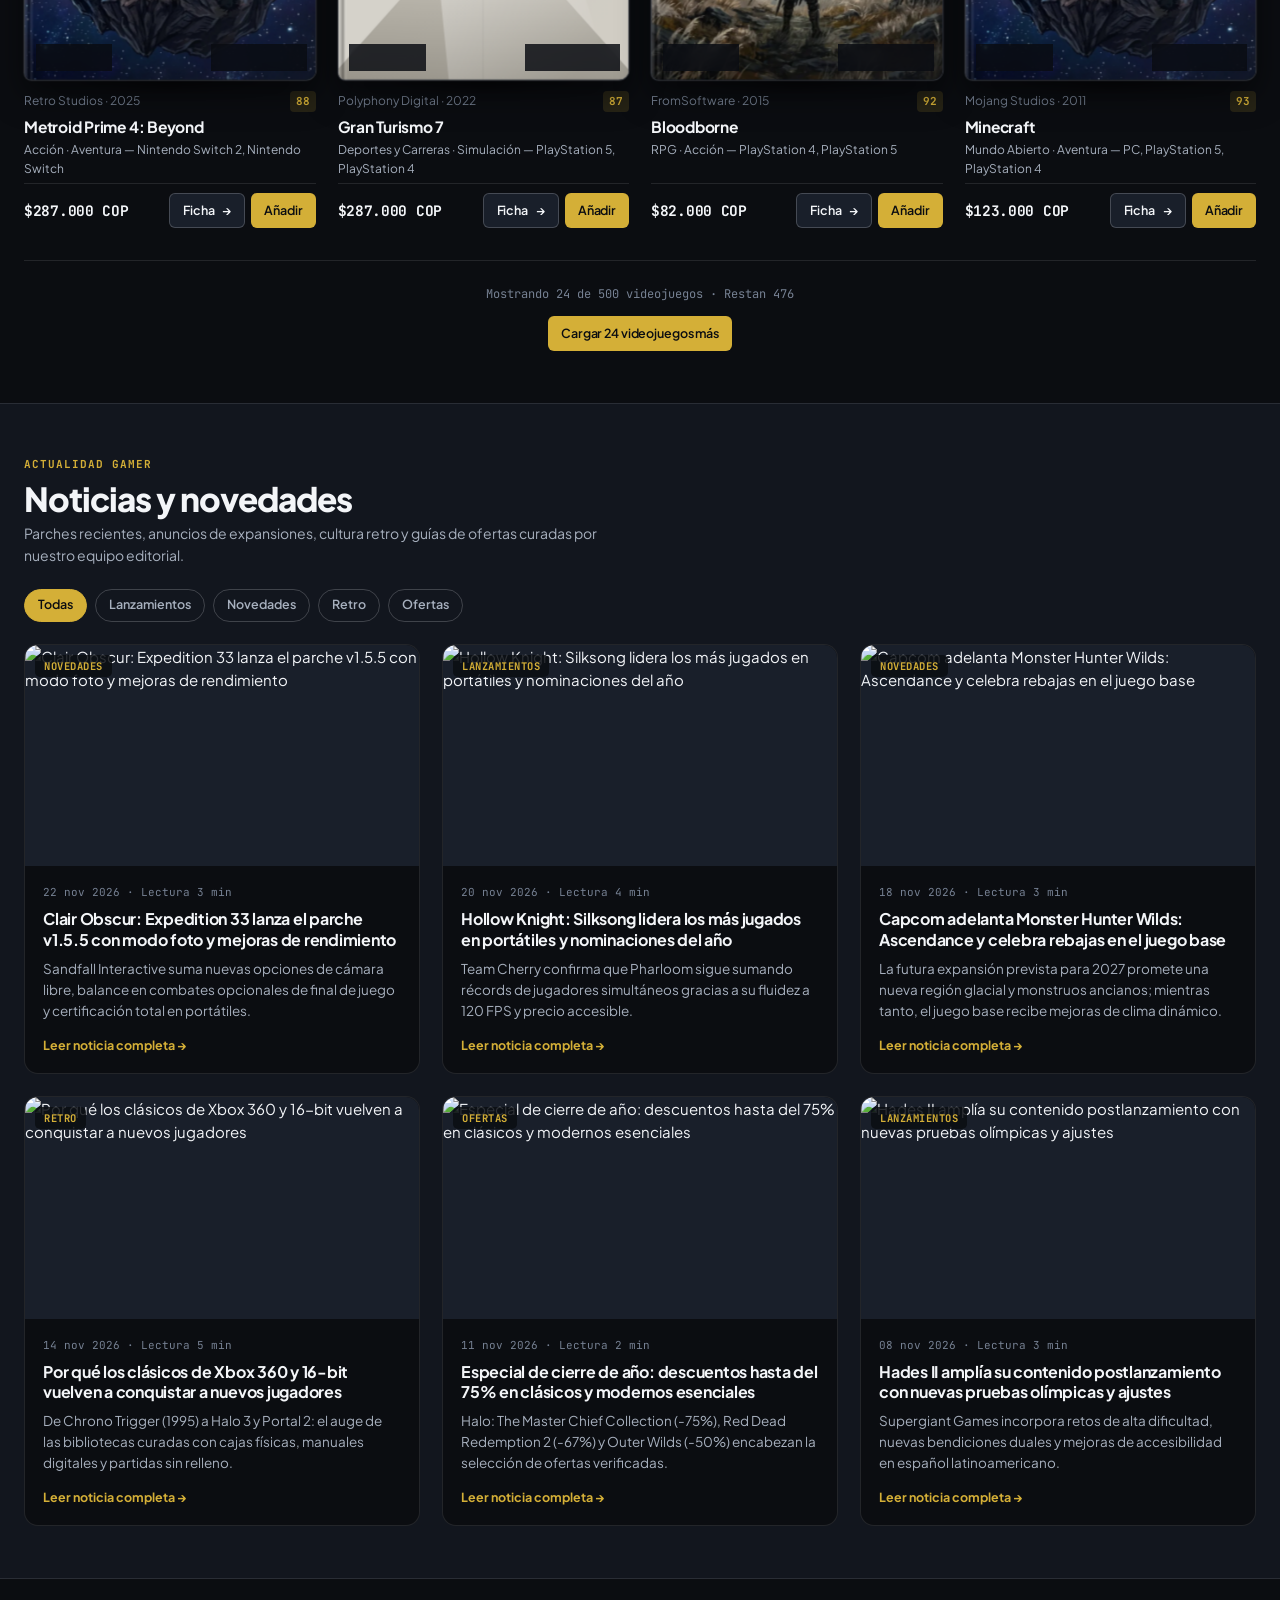
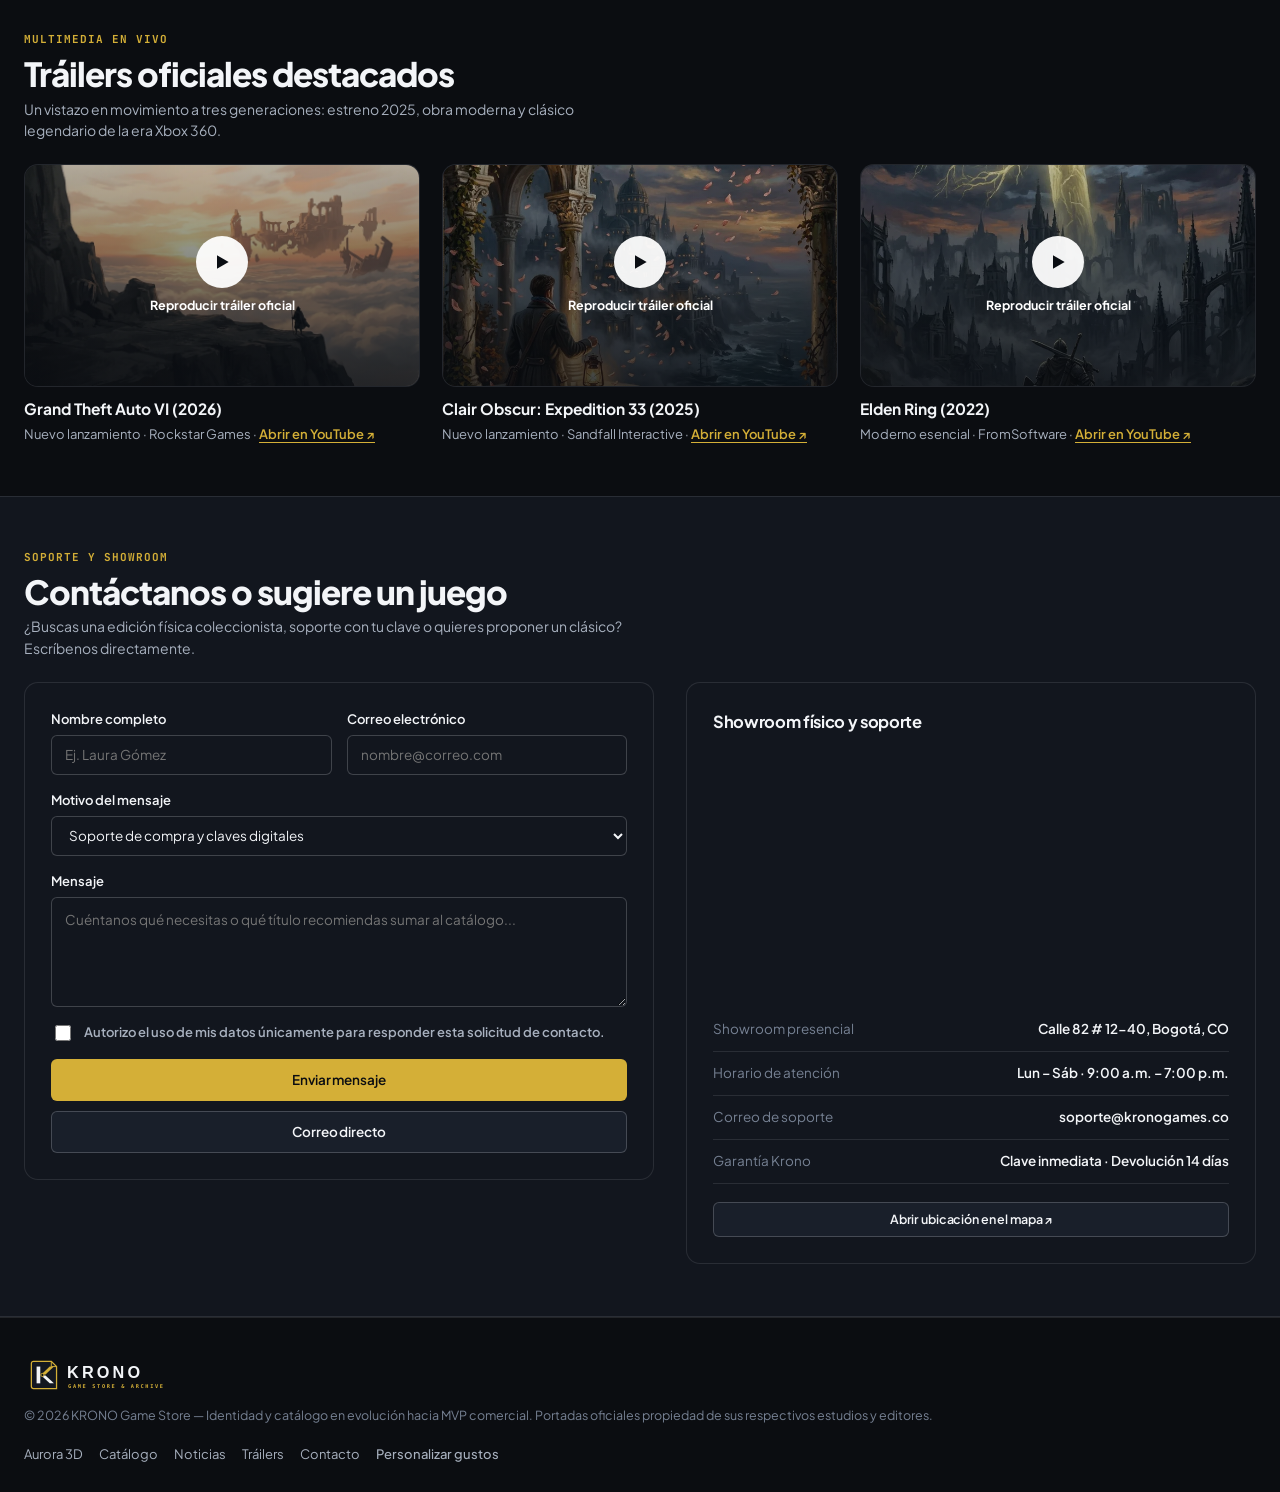
==== commit 80855305: "feat(etapa-4): catálogo verificado de 500 videojuegos, buscador con autocompletado, filtros avanzado" ====
--- a/index.html
+++ b/index.html
@@ -233,8 +233,9 @@
               <p class="section-eyebrow">Coleccionismo interactivo · Vitrina Aurora 3D</p>
               <h1 class="aurora-title">Carátulas reales. Cajas 3D que se abren.</h1>
               <p class="aurora-subtitle">
-                En reposo ves la contraportada. Pasa el cursor (o toca) para girar a la portada
-                oficial, haz clic en la caja para abrirla y pulsa el disco interior para extraerlo.
+                Muestra cada portada oficial al frente. Pasa el mouse por encima para ver la
+                contraportada, haz clic en la caja para abrirla y pulsa el disco interior para
+                extraerlo.
               </p>
             </div>
 
@@ -272,7 +273,7 @@
 
             <div class="aurora-hud-actions">
               <button type="button" id="btnHudFlip" class="btn btn-secondary btn-sm">
-                ↺ Ver portada
+                ↺ Contraportada
               </button>
               <button type="button" id="btnHudOpen" class="btn btn-secondary btn-sm">
                 Abrir caja 3D
@@ -315,45 +316,51 @@
       </section>
 
       <!-- ====================================================================
-           CATÁLOGO DE CAJAS FÍSICAS CON FILTROS POR SECCIONES
+           CATÁLOGO VERIFICADO DE 500 VIDEOJUEGOS CON FILTROS AVANZADOS
            ==================================================================== -->
       <section class="section" id="catalogo">
         <div class="container">
           <div class="section-header">
             <div>
-              <p class="section-eyebrow">Biblioteca y tienda</p>
+              <p class="section-eyebrow">Catálogo multiplataforma verificado · 500 videojuegos</p>
               <h2 class="section-title">Cajas interactivas en edición física y digital</h2>
               <p class="section-subtitle">
-                Pasa el cursor sobre cualquier caja para girar de la contraportada a la portada
-                oficial, haz clic para abrirla en 3D y pulsa el disco interior para extraerlo o
-                insertarlo.
+                Pasa el mouse sobre cualquier portada para girar y ver su contraportada, haz clic
+                para abrir la caja en 3D y pulsa el disco interior para extraerlo o insertarlo.
               </p>
             </div>
           </div>
 
           <div class="section-tabs" role="tablist" aria-label="Filtrar por sección">
             <button type="button" class="tab-btn active" role="tab" aria-selected="true" data-section="todos">
-              Todos <span class="tab-count" id="countTodos">12</span>
+              Todos <span class="tab-count" id="countTodos">500</span>
             </button>
             <button type="button" class="tab-btn" role="tab" aria-selected="false" data-section="parati">
-              Para ti <span class="tab-count" id="countParati">6</span>
+              Para ti <span class="tab-count" id="countParati">36</span>
             </button>
             <button type="button" class="tab-btn" role="tab" aria-selected="false" data-section="lanzamiento">
-              Nuevos lanzamientos <span class="tab-count" id="countLanzamiento">4</span>
+              Lanzamientos <span class="tab-count" id="countLanzamiento">18</span>
             </button>
             <button type="button" class="tab-btn" role="tab" aria-selected="false" data-section="moderno">
-              Modernos esenciales <span class="tab-count" id="countModerno">4</span>
+              Modernos <span class="tab-count" id="countModerno">328</span>
             </button>
             <button type="button" class="tab-btn" role="tab" aria-selected="false" data-section="clasico">
-              Clásicos atemporales <span class="tab-count" id="countClasico">4</span>
+              Clásicos <span class="tab-count" id="countClasico">154</span>
             </button>
             <button type="button" class="tab-btn" role="tab" aria-selected="false" data-section="ofertas">
-              Ofertas <span class="tab-count" id="countOfertas">11</span>
-            </button>
-          </div>
-
+              Ofertas <span class="tab-count" id="countOfertas">0</span>
+            </button>
+            <button type="button" class="tab-btn" role="tab" aria-selected="false" data-section="fisico">
+              Físicos y Digitales <span class="tab-count" id="countFisico">0</span>
+            </button>
+            <button type="button" class="tab-btn" role="tab" aria-selected="false" data-section="gratis">
+              Gratuitos <span class="tab-count" id="countGratis">0</span>
+            </button>
+          </div>
+
+          <!-- Fila 1: Buscador con autocompletado + Plataforma + Género + Orden -->
           <div class="filter-bar">
-            <div class="search-wrap">
+            <div class="search-wrap" id="searchContainer">
               <svg width="16" height="16" viewBox="0 0 24 24" fill="none" stroke="currentColor" stroke-width="2" stroke-linecap="round" stroke-linejoin="round" aria-hidden="true">
                 <circle cx="11" cy="11" r="8"></circle>
                 <line x1="21" y1="21" x2="16.65" y2="16.65"></line>
@@ -363,21 +370,31 @@
                 type="search"
                 id="searchInput"
                 class="input"
-                placeholder="Buscar título, estudio, año o consola..."
+                placeholder="Buscar juego, franquicia (GTA, Zelda), estudio, consola o año..."
                 autocomplete="off"
+                aria-expanded="false"
+                aria-controls="searchDropdown"
               />
               <span class="search-kbd" aria-hidden="true">/</span>
+              <div id="searchDropdown" class="search-dropdown" hidden></div>
             </div>
 
             <div>
               <label for="platformFilter" class="sr-only">Filtrar por plataforma</label>
               <select id="platformFilter" class="select">
                 <option value="all">Todas las plataformas</option>
+                <option value="PlayStation 5">PlayStation 5</option>
+                <option value="PlayStation 4">PlayStation 4</option>
+                <option value="PlayStation 3">PlayStation 3</option>
+                <option value="Xbox Series X/S">Xbox Series X/S</option>
+                <option value="Xbox One">Xbox One</option>
+                <option value="Xbox 360">Xbox 360</option>
+                <option value="Nintendo Switch 2">Nintendo Switch 2</option>
+                <option value="Nintendo Switch">Nintendo Switch</option>
                 <option value="PC">PC</option>
-                <option value="PlayStation">PlayStation</option>
-                <option value="Xbox">Xbox / Xbox 360</option>
-                <option value="Nintendo">Nintendo</option>
-                <option value="Retro">Retro / Clásicos</option>
+                <option value="Steam">Steam</option>
+                <option value="Epic Games Store">Epic Games Store</option>
+                <option value="Retro">Consolas Retro</option>
               </select>
             </div>
 
@@ -385,43 +402,110 @@
               <label for="genreFilter" class="sr-only">Filtrar por género</label>
               <select id="genreFilter" class="select">
                 <option value="all">Todos los géneros</option>
-                <option value="RPG">RPG</option>
                 <option value="Acción">Acción</option>
                 <option value="Aventura">Aventura</option>
+                <option value="RPG">RPG</option>
+                <option value="Mundo Abierto">Mundo Abierto</option>
                 <option value="Indie">Indie</option>
                 <option value="Estrategia">Estrategia</option>
+                <option value="Simulación">Simulación</option>
                 <option value="Terror">Terror</option>
+                <option value="Deportes y Carreras">Deportes y Carreras</option>
+                <option value="Lucha">Lucha</option>
                 <option value="Puzzle">Puzzle</option>
-                <option value="Mundo Abierto">Mundo Abierto</option>
               </select>
             </div>
 
             <div>
               <label for="sortSelect" class="sr-only">Ordenar resultados</label>
               <select id="sortSelect" class="select">
-                <option value="recommended">Orden: Recomendados</option>
+                <option value="popular">Orden: Más populares</option>
+                <option value="recommended">Recomendados para ti</option>
                 <option value="score">Mejor calificados</option>
                 <option value="newest">Más recientes</option>
                 <option value="oldest">Clásicos primero</option>
-                <option value="price-asc">Menor precio</option>
-                <option value="price-desc">Mayor precio</option>
+                <option value="price-asc">Precio: menor a mayor</option>
+                <option value="price-desc">Precio: mayor a menor</option>
               </select>
             </div>
           </div>
+
+          <!-- Fila 2: Filtros avanzados combinables -->
+          <div class="filter-bar-advanced">
+            <div>
+              <label for="priceFilter" class="sr-only">Filtrar por rango de precio</label>
+              <select id="priceFilter" class="select">
+                <option value="all">Precio: Todos</option>
+                <option value="free">Gratuitos (Free-to-Play)</option>
+                <option value="under20">Hasta $20 USD</option>
+                <option value="20to50">$20 – $50 USD</option>
+                <option value="over50">Más de $50 USD</option>
+              </select>
+            </div>
+
+            <div>
+              <label for="yearFilter" class="sr-only">Filtrar por año de lanzamiento</label>
+              <select id="yearFilter" class="select">
+                <option value="all">Año: Todos</option>
+                <option value="2025-2026">2025 – 2026 (Recientes)</option>
+                <option value="2020-2024">2020 – 2024</option>
+                <option value="2015-2019">2015 – 2019</option>
+                <option value="2010-2014">2010 – 2014</option>
+                <option value="pre2010">Antes de 2010 (Clásicos)</option>
+              </select>
+            </div>
+
+            <div>
+              <label for="scoreFilter" class="sr-only">Filtrar por calificación mínima</label>
+              <select id="scoreFilter" class="select">
+                <option value="all">Calificación: Todas</option>
+                <option value="95">95+ Obras maestras</option>
+                <option value="90">90+ Excelentes</option>
+                <option value="80">80+ Muy recomendados</option>
+              </select>
+            </div>
+
+            <div>
+              <label for="esrbFilter" class="sr-only">Filtrar por clasificación de edad</label>
+              <select id="esrbFilter" class="select">
+                <option value="all">Edad (ESRB): Todas</option>
+                <option value="E">E · Todos</option>
+                <option value="E10+">E10+ · Todos +10</option>
+                <option value="T">T · Adolescentes</option>
+                <option value="M">M · Maduro 17+</option>
+              </select>
+            </div>
+
+            <div>
+              <label for="formatFilter" class="sr-only">Filtrar por formato</label>
+              <select id="formatFilter" class="select">
+                <option value="all">Formato: Físico y Digital</option>
+                <option value="fisico">Con edición física</option>
+                <option value="solo-digital">Solo digital</option>
+              </select>
+            </div>
+          </div>
+
+          <!-- Chips individuales de filtros activos -->
+          <div id="activeFilterChips" class="active-filter-chips" aria-label="Filtros activos"></div>
 
           <div class="filter-meta-row">
             <div class="filter-active-summary">
-              <span id="resultsCount">Mostrando 12 videojuegos</span>
+              <span id="resultsCount">Cargando catálogo de 500 videojuegos...</span>
               <button type="button" id="btnResetFilters" class="link-btn" hidden>
-                Limpiar filtros
+                Limpiar todos los filtros
               </button>
             </div>
-            <span style="font-family: var(--font-mono); font-size: 11.5px; color: var(--ink-muted)">
-              Cupones activos: SENA2026 (-20%) · KRONO15 (-15%)
+            <span id="catalogMetaInfo" style="font-family: var(--font-mono); font-size: 11.5px; color: var(--ink-muted)">
+              Fuentes verificadas · Actualizado 2026-11-24
             </span>
           </div>
 
-          <div class="games-grid" id="gamesGrid" aria-live="polite"></div>
+          <div class="games-grid" id="gamesGrid" aria-live="polite">
+            <div class="catalog-loading">Cargando 500 videojuegos verificados...</div>
+          </div>
+
+          <div id="catalogPagination" class="catalog-pagination" hidden></div>
         </div>
       </section>
 
--- a/css/aurora-case.css
+++ b/css/aurora-case.css
@@ -114,15 +114,15 @@
   width: 100%;
   height: 100%;
   transform-style: preserve-3d;
-  /* REPOSO POR DEFECTO: CONTRAPORTADA */
-  transform: rotateY(180deg);
+  /* REPOSO NORMAL: PORTADA FRONTAL OFICIAL */
+  transform: rotateY(0deg);
   transition: transform 0.72s var(--ease);
 }
 
-/* HOVER EN ESCRITORIO: GIRA A PORTADA FRONTAL */
+/* HOVER EN ESCRITORIO: GIRA SUAVEMENTE A LA CONTRAPORTADA (PARTE TRASERA) */
 @media (hover: hover) and (pointer: fine) {
   .aurora-case:hover:not(.is-open) .aurora-case__body {
-    transform: rotateY(0deg) translateY(-4px);
+    transform: rotateY(180deg) translateY(-4px);
   }
 
   .aurora-case:hover:not(.is-open) .aurora-case__shadow {
@@ -131,9 +131,9 @@
   }
 }
 
-/* PORTADA FIJADA (móvil / botones explícitos / CoverFlow enfocado) */
-.aurora-case.is-front-pinned:not(.is-open) .aurora-case__body {
-  transform: rotateY(0deg);
+/* CONTRAPORTADA FIJADA (móvil / botón explícito) */
+.aurora-case.is-back-pinned:not(.is-open) .aurora-case__body {
+  transform: rotateY(180deg);
 }
 
 /* CLIC: APERTURA 3D CON BISAGRA IZQUIERDA */
@@ -523,3 +523,258 @@
     transform: translate(18%, -8%) translateZ(36px) scale(1.02);
   }
 }
+
+/* ==========================================================================
+   ETAPA 4: BUSCADOR CON AUTOCOMPLETADO, FILTROS AVANZADOS, CHIPS Y PAGINACIÓN
+   ========================================================================== */
+.search-dropdown {
+  position: absolute;
+  top: calc(100% + 6px);
+  left: 0;
+  right: 0;
+  z-index: 45;
+  background: var(--surface);
+  border: 1px solid var(--border-strong);
+  border-radius: var(--radius-sm);
+  box-shadow: var(--shadow-lg);
+  overflow: hidden;
+  max-height: 360px;
+  overflow-y: auto;
+}
+
+.search-dropdown__header {
+  padding: 8px 12px;
+  font-family: var(--font-mono);
+  font-size: 10.5px;
+  text-transform: uppercase;
+  letter-spacing: 0.06em;
+  color: var(--ink-muted);
+  border-bottom: 1px solid var(--border);
+  display: flex;
+  align-items: center;
+  justify-content: space-between;
+}
+
+.search-dropdown__item {
+  width: 100%;
+  padding: 10px 13px;
+  display: flex;
+  align-items: center;
+  justify-content: space-between;
+  gap: 10px;
+  text-align: left;
+  font-size: 13.5px;
+  border-bottom: 1px solid var(--border);
+  transition: background-color 0.15s ease;
+}
+
+.search-dropdown__item:last-child {
+  border-bottom: 0;
+}
+
+.search-dropdown__item:hover {
+  background: var(--surface-subtle);
+}
+
+.search-dropdown__meta {
+  font-family: var(--font-mono);
+  font-size: 11px;
+  color: var(--ink-muted);
+  white-space: nowrap;
+}
+
+/* Fila secundaria de filtros avanzados (Precio, Año, Nota, ESRB, Formato) */
+.filter-bar-advanced {
+  display: grid;
+  grid-template-columns: repeat(5, minmax(130px, 1fr));
+  gap: 10px;
+  margin-bottom: 14px;
+}
+
+/* Chips removibles de filtros activos */
+.active-filter-chips {
+  display: flex;
+  flex-wrap: wrap;
+  align-items: center;
+  gap: 7px;
+  margin-bottom: 14px;
+}
+
+.active-filter-chips:empty {
+  display: none;
+}
+
+.filter-chip {
+  display: inline-flex;
+  align-items: center;
+  gap: 6px;
+  height: 28px;
+  padding: 0 10px;
+  border-radius: 999px;
+  background: var(--accent-soft);
+  border: 1px solid color-mix(in srgb, var(--accent) 45%, transparent);
+  color: var(--ink);
+  font-size: 12px;
+  font-weight: 600;
+}
+
+.filter-chip button {
+  width: 16px;
+  height: 16px;
+  border-radius: 50%;
+  display: inline-flex;
+  align-items: center;
+  justify-content: center;
+  font-size: 12px;
+  color: var(--accent);
+}
+
+.filter-chip button:hover {
+  background: var(--accent);
+  color: var(--accent-ink);
+}
+
+/* Paginación progresiva */
+.catalog-pagination {
+  margin-top: 32px;
+  padding-top: 24px;
+  border-top: 1px solid var(--border);
+  display: flex;
+  flex-direction: column;
+  align-items: center;
+  gap: 12px;
+}
+
+.catalog-pagination__status {
+  font-family: var(--font-mono);
+  font-size: 12px;
+  color: var(--ink-muted);
+}
+
+.catalog-pagination__actions {
+  display: flex;
+  flex-wrap: wrap;
+  align-items: center;
+  justify-content: center;
+  gap: 8px;
+}
+
+.catalog-loading {
+  grid-column: 1 / -1;
+  padding: 48px 20px;
+  text-align: center;
+  color: var(--ink-secondary);
+  font-family: var(--font-mono);
+  font-size: 13px;
+}
+
+/* Ficha individual enriquecida: galería, fuentes, disponibilidad y relacionados */
+.detail-gallery {
+  display: grid;
+  grid-template-columns: repeat(2, minmax(0, 1fr));
+  gap: 8px;
+  margin: 12px 0 16px;
+}
+
+.detail-gallery img {
+  width: 100%;
+  aspect-ratio: 16 / 9;
+  object-fit: cover;
+  border-radius: var(--radius-xs);
+  border: 1px solid var(--border);
+}
+
+.detail-availability-box {
+  padding: 11px 14px;
+  border-radius: var(--radius-xs);
+  background: var(--surface-subtle);
+  border: 1px solid var(--border);
+  margin: 12px 0 14px;
+  font-size: 12.5px;
+  display: flex;
+  flex-direction: column;
+  gap: 4px;
+}
+
+.detail-sources {
+  display: flex;
+  flex-wrap: wrap;
+  align-items: center;
+  gap: 8px;
+  margin-top: 12px;
+  font-size: 12px;
+  color: var(--ink-muted);
+}
+
+.detail-related {
+  margin-top: 22px;
+  padding-top: 18px;
+  border-top: 1px solid var(--border);
+}
+
+.detail-related h3 {
+  margin: 0 0 12px;
+  font-size: 14.5px;
+  font-weight: 700;
+}
+
+.related-grid {
+  display: grid;
+  grid-template-columns: repeat(4, minmax(0, 1fr));
+  gap: 12px;
+}
+
+.related-card {
+  text-align: left;
+  padding: 8px;
+  border-radius: var(--radius-sm);
+  background: var(--surface-subtle);
+  border: 1px solid var(--border);
+  display: flex;
+  flex-direction: column;
+  gap: 6px;
+  transition: border-color 0.2s ease, transform 0.2s ease;
+}
+
+.related-card:hover {
+  border-color: var(--accent);
+  transform: translateY(-2px);
+}
+
+.related-card img {
+  width: 100%;
+  aspect-ratio: 2 / 3;
+  object-fit: cover;
+  border-radius: 5px;
+}
+
+.related-card strong {
+  font-size: 12px;
+  line-height: 1.25;
+  display: -webkit-box;
+  -webkit-line-clamp: 2;
+  -webkit-box-orient: vertical;
+  overflow: hidden;
+}
+
+.related-card span {
+  font-family: var(--font-mono);
+  font-size: 10.5px;
+  color: var(--ink-muted);
+}
+
+@media (max-width: 900px) {
+  .filter-bar-advanced {
+    grid-template-columns: repeat(2, minmax(0, 1fr));
+  }
+
+  .related-grid {
+    grid-template-columns: repeat(2, minmax(0, 1fr));
+  }
+}
+
+@media (max-width: 640px) {
+  .filter-bar-advanced {
+    grid-template-columns: 1fr;
+  }
+}
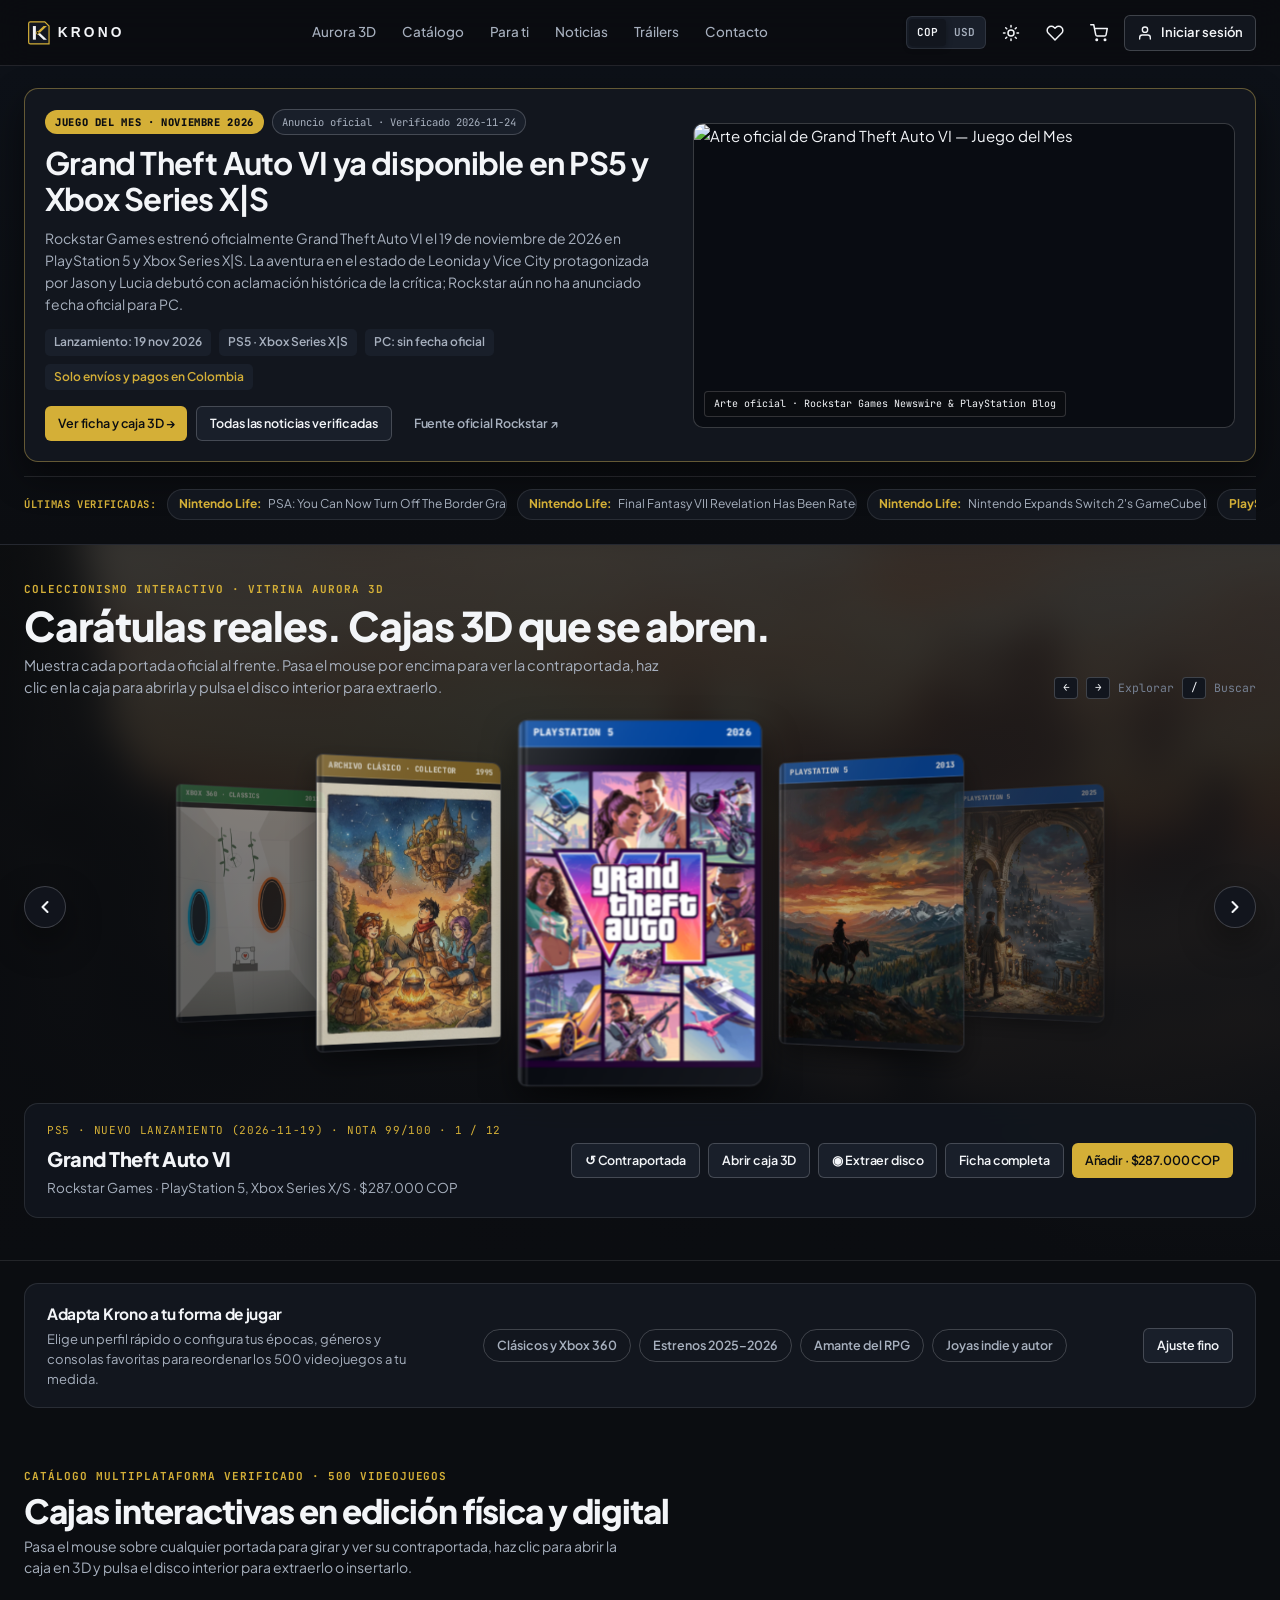
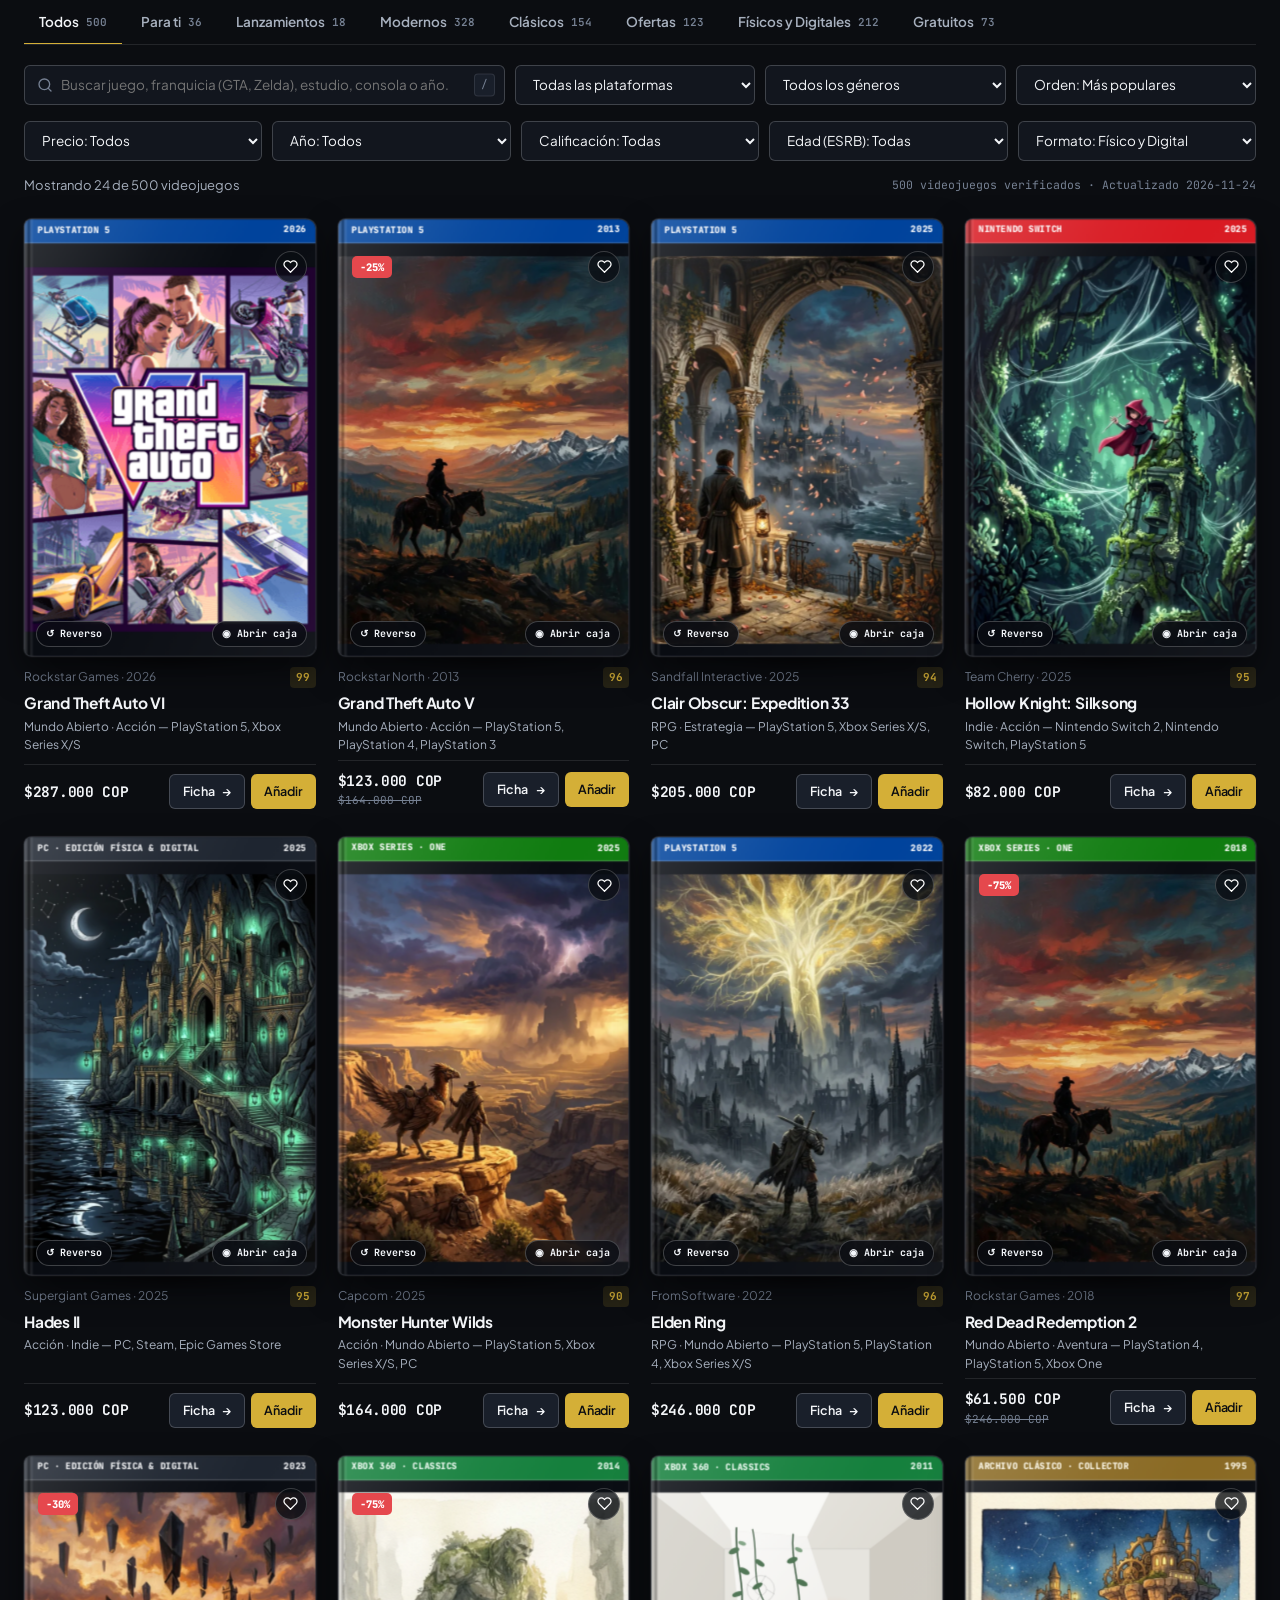
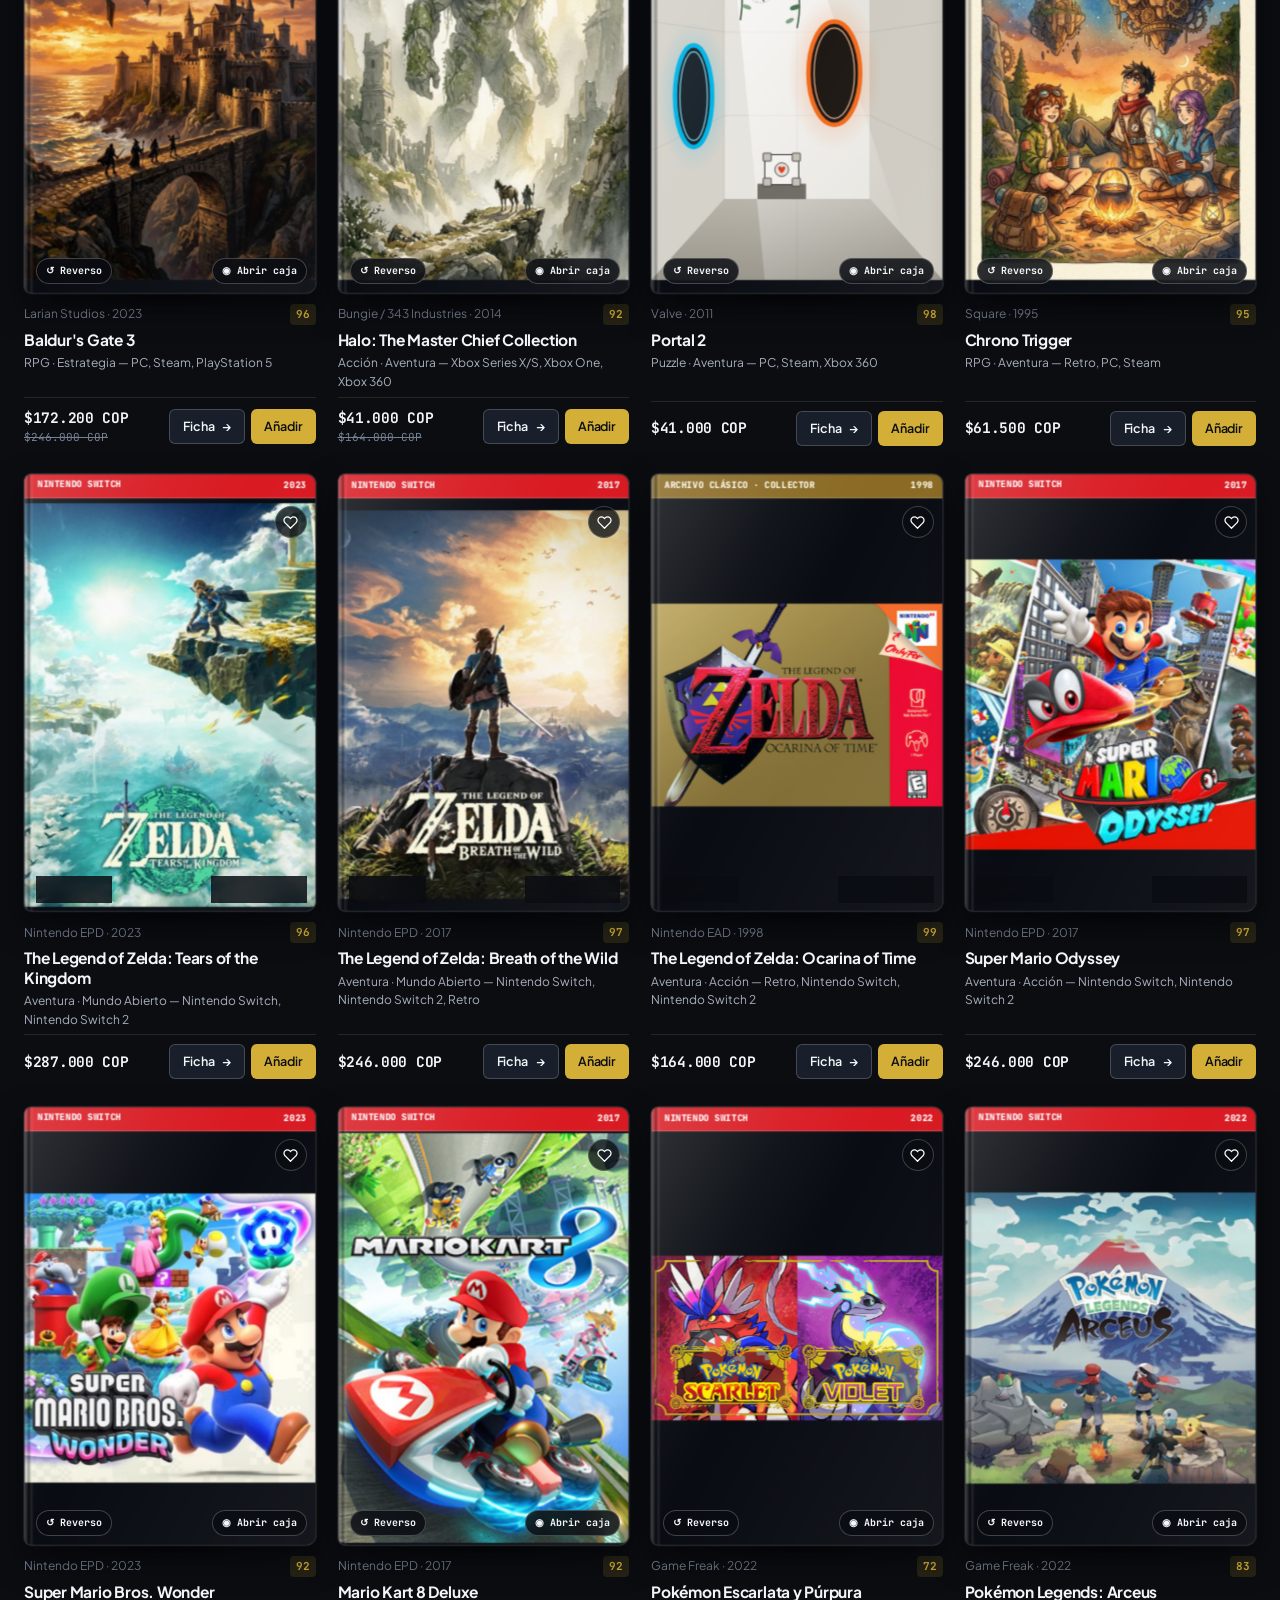
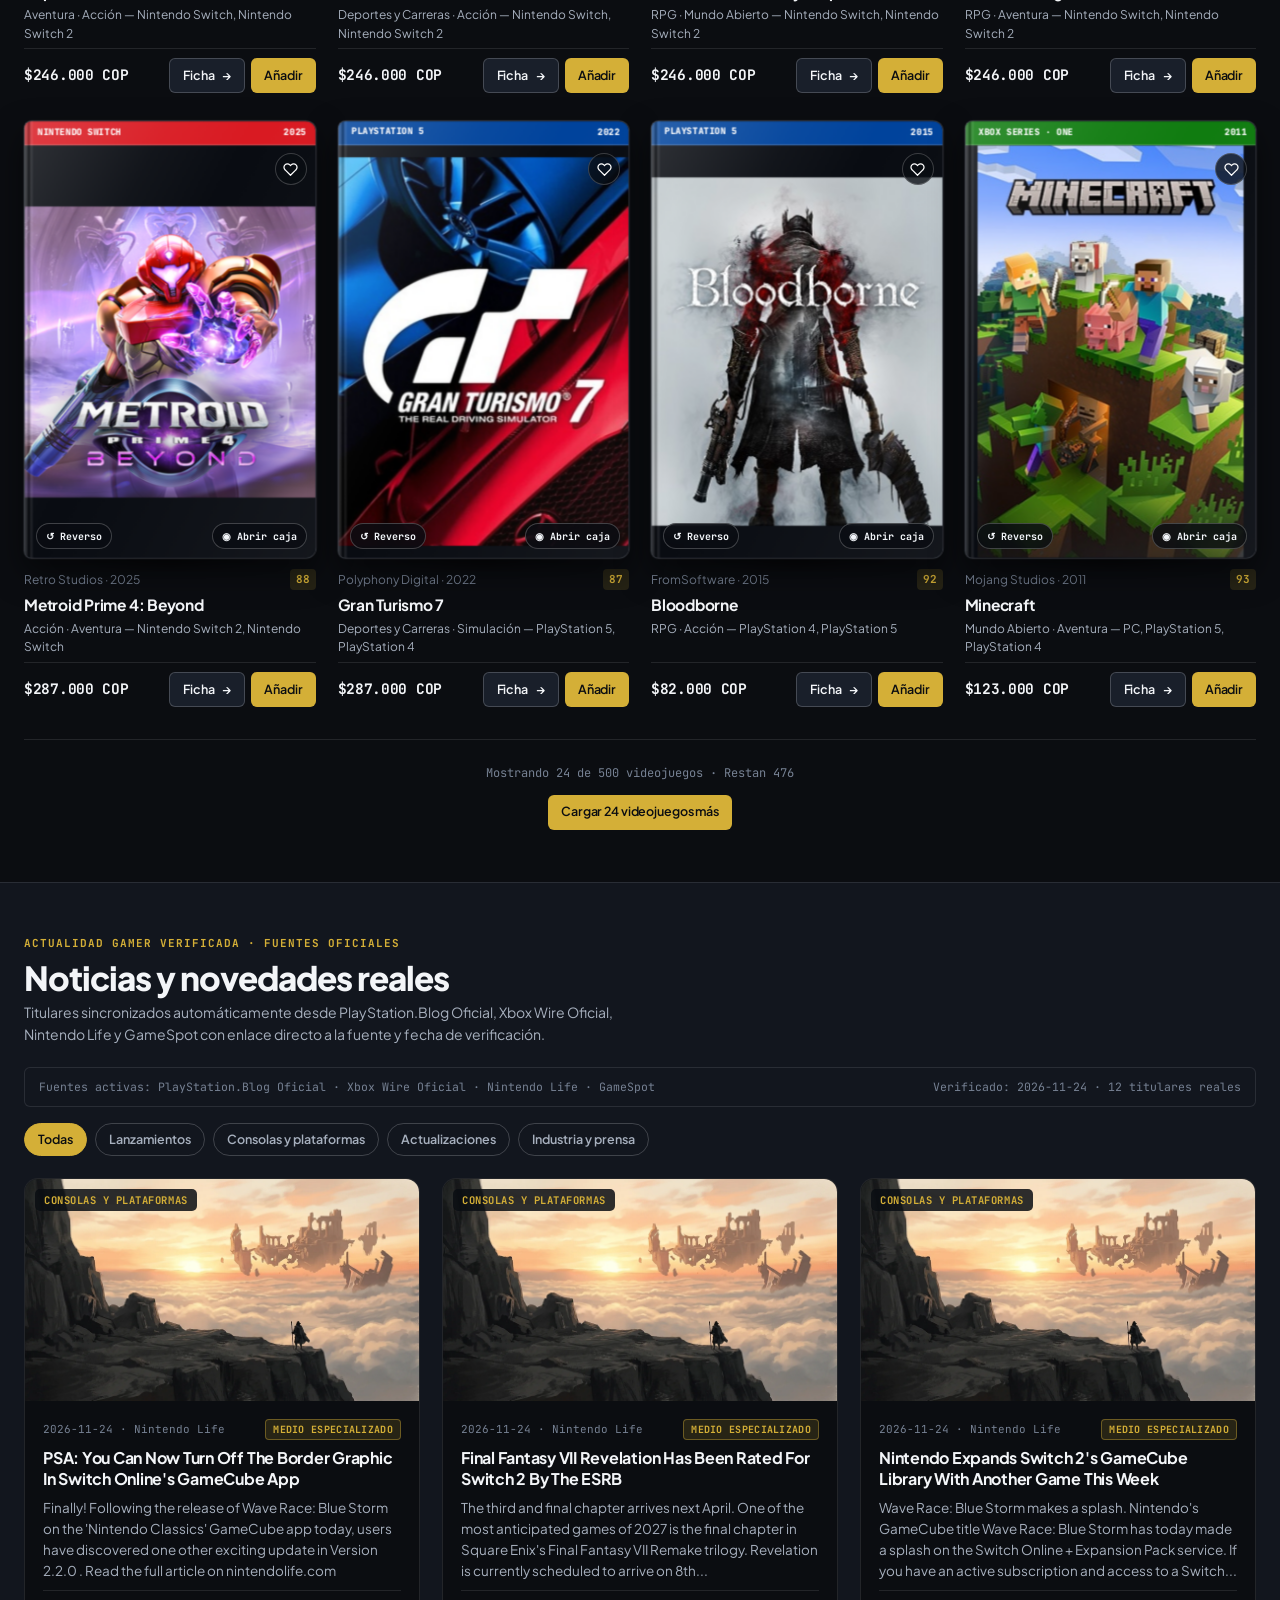
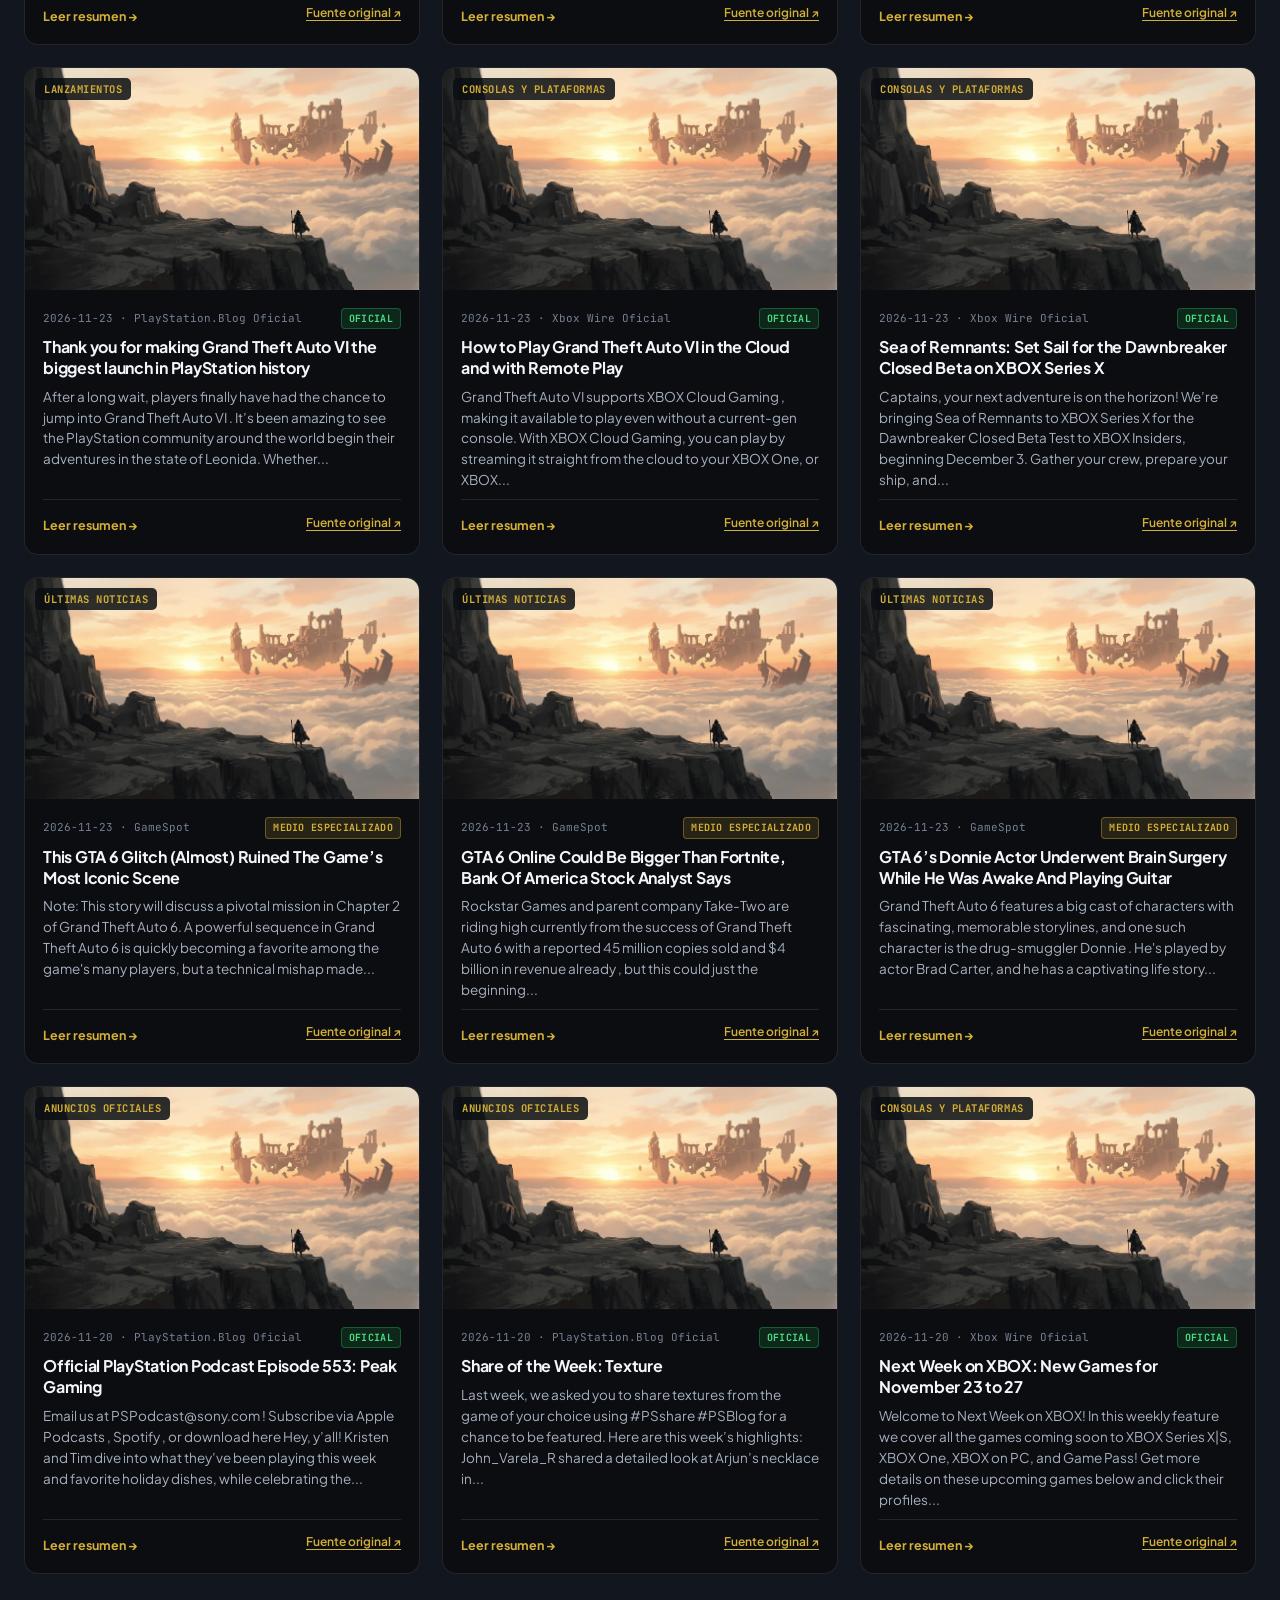
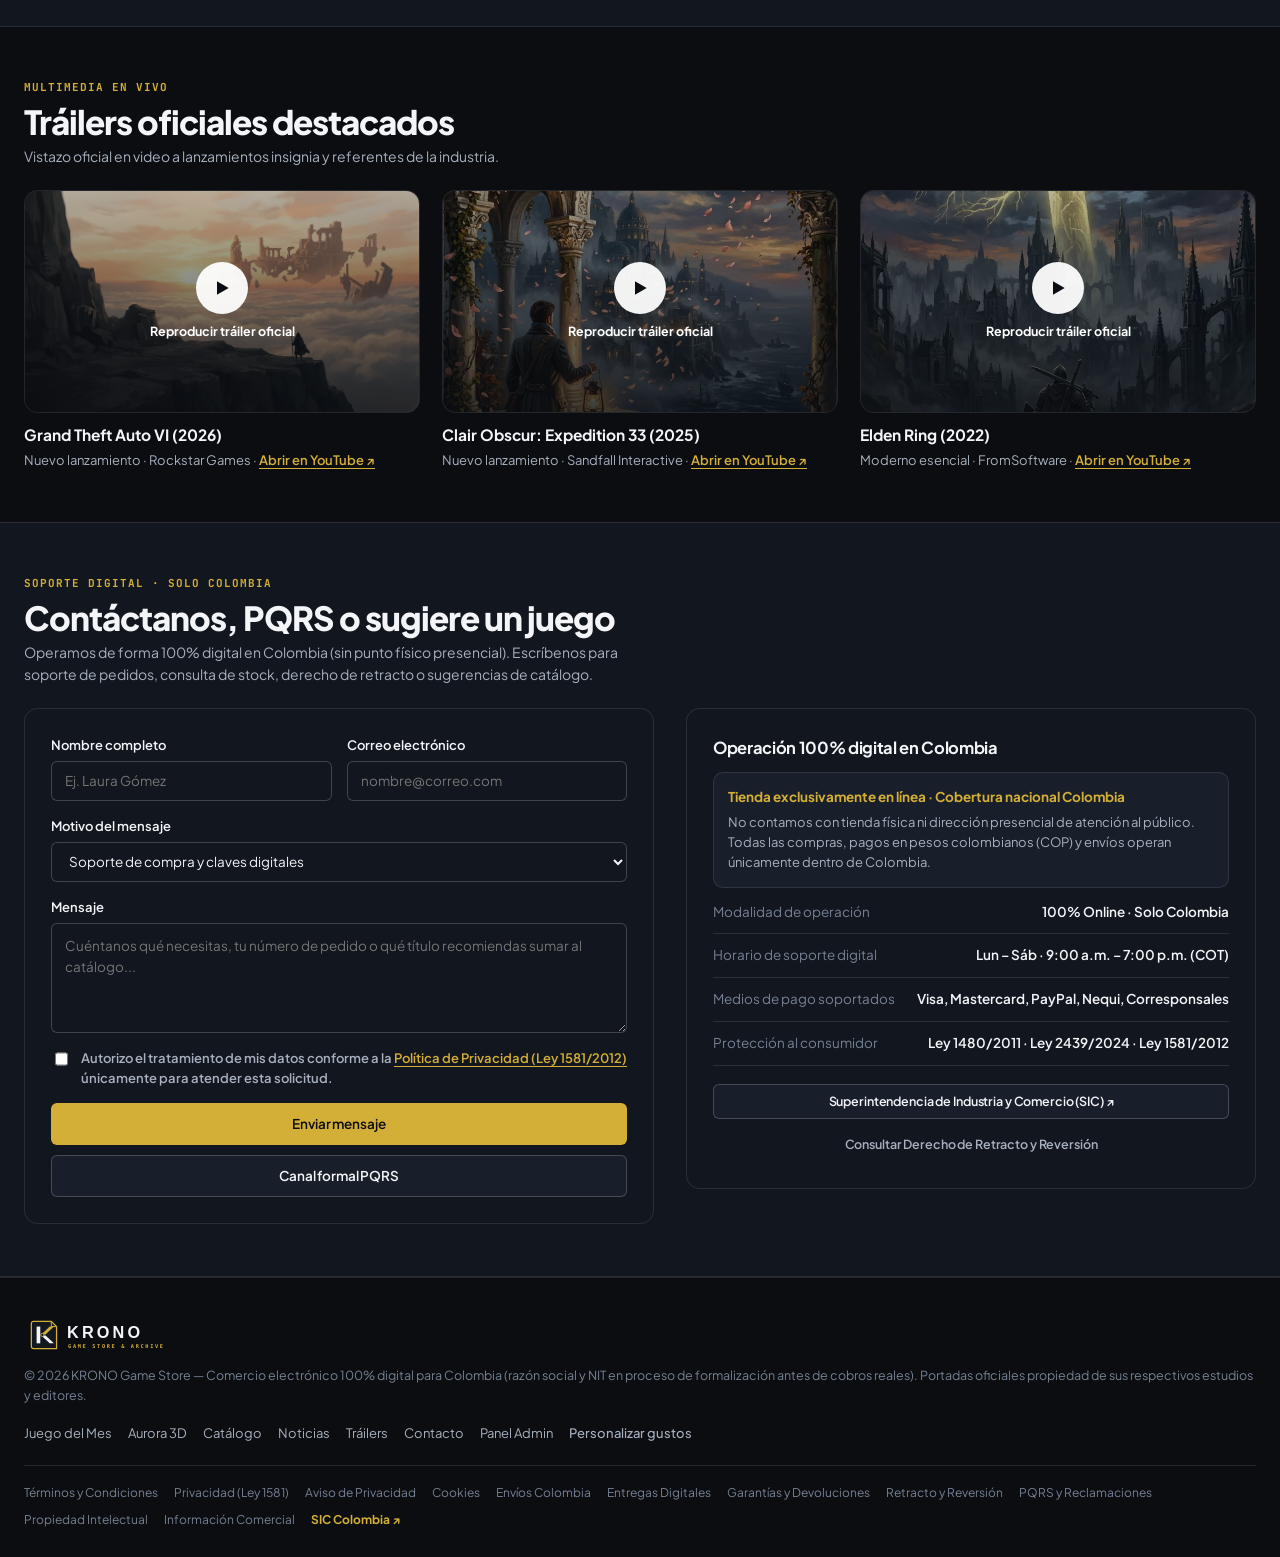
==== commit 3aae8bc8: "Etapas 5-8: Banner GTA VI, noticias RSS verificadas, portadas sin recorte, Supabase/RBAC, checkout C" ====
--- a/index.html
+++ b/index.html
@@ -197,7 +197,8 @@
           <a href="#catalogo" data-mobile-nav="clasico">Clásicos y Xbox 360</a>
           <a href="#noticias" data-mobile-close>Noticias y novedades</a>
           <a href="#trailers" data-mobile-close>Tráilers oficiales</a>
-          <a href="#contacto" data-mobile-close>Contacto y showroom</a>
+          <a href="#contacto" data-mobile-close>Contacto y PQRS</a>
+          <a href="legal/terminos-y-condiciones.html" data-mobile-close>Centro legal Colombia</a>
         </nav>
 
         <div style="margin-top: auto; display: flex; flex-direction: column; gap: 10px">
@@ -219,6 +220,75 @@
     </div>
 
     <main id="mainContent">
+      <!-- ====================================================================
+           BANNER PRINCIPAL DE NOTICIAS — JUEGO DEL MES: GRAND THEFT AUTO VI
+           ==================================================================== -->
+      <section class="gotm-banner" id="newsBanner" aria-label="Banner de noticias y Juego del Mes">
+        <div class="container">
+          <div class="gotm-card" id="gotmBannerCard">
+            <div>
+              <div class="gotm-kicker-row">
+                <span class="gotm-pill" id="gotmBadge">JUEGO DEL MES · NOVIEMBRE 2026</span>
+                <span class="gotm-verified-pill" id="gotmVerifiedMeta">Anuncio oficial · Verificado 2026-11-24</span>
+              </div>
+
+              <h2 class="gotm-title" id="gotmTitle">
+                Grand Theft Auto VI ya disponible en PS5 y Xbox Series X|S
+              </h2>
+
+              <p class="gotm-summary" id="gotmSummary">
+                Rockstar Games estrenó oficialmente Grand Theft Auto VI el 19 de noviembre de 2026
+                en PlayStation 5 y Xbox Series X|S. La aventura en el estado de Leonida y Vice City
+                protagonizada por Jason y Lucia debutó con aclamación histórica de la crítica;
+                Rockstar aún no ha anunciado fecha oficial para PC.
+              </p>
+
+              <div class="gotm-facts">
+                <span class="meta-tag">Lanzamiento: 19 nov 2026</span>
+                <span class="meta-tag">PS5 · Xbox Series X|S</span>
+                <span class="meta-tag">PC: sin fecha oficial</span>
+                <span class="meta-tag" style="color: var(--accent)">Solo envíos y pagos en Colombia</span>
+              </div>
+
+              <div class="gotm-actions">
+                <button type="button" class="btn btn-primary btn-sm" id="btnGotmOpenGame" data-open-detail="grand-theft-auto-vi">
+                  Ver ficha y caja 3D →
+                </button>
+                <a href="#noticias" class="btn btn-secondary btn-sm">
+                  Todas las noticias verificadas
+                </a>
+                <a
+                  href="https://www.rockstargames.com/VI"
+                  target="_blank"
+                  rel="noopener noreferrer"
+                  class="btn btn-ghost btn-sm"
+                  id="gotmSourceLink"
+                >
+                  Fuente oficial Rockstar ↗
+                </a>
+              </div>
+            </div>
+
+            <div class="gotm-media">
+              <img
+                id="gotmImage"
+                src="https://media-rockstargames-com.akamaized.net/tina-uploads/posts/5171972o3ak5oa/837b1fbc8f96dfa70c1aad939546cdbd85a32527.jpg"
+                alt="Arte oficial de Grand Theft Auto VI — Juego del Mes"
+                onerror="this.onerror=null;this.src='assets/images/hero_editorial.webp'"
+              />
+              <span class="gotm-media-caption" id="gotmMediaCaption">
+                Arte oficial · Rockstar Games
+              </span>
+            </div>
+          </div>
+
+          <div class="gotm-headlines-strip" id="gotmHeadlinesStrip" aria-label="Titulares verificados recientes">
+            <span class="gotm-strip-label">Últimas verificadas:</span>
+            <a href="#noticias" class="gotm-headline-chip">Cargando titulares oficiales de PlayStation, Xbox y Nintendo...</a>
+          </div>
+        </div>
+      </section>
+
       <!-- ====================================================================
            VITRINA AURORA 3D (CARÁTULAS REALES, CONTRAPORTADA, BISAGRA Y DISCO)
            ==================================================================== -->
@@ -510,27 +580,32 @@
       </section>
 
       <!-- ====================================================================
-           NOTICIAS Y NOVEDADES DEL MUNDO VIDEOJUEGOS
+           NOTICIAS VERIFICADAS DEL MUNDO VIDEOJUEGOS (FEEDS OFICIALES RSS)
            ==================================================================== -->
       <section class="section surface-band" id="noticias">
         <div class="container">
           <div class="section-header">
             <div>
-              <p class="section-eyebrow">Actualidad gamer</p>
-              <h2 class="section-title">Noticias y novedades</h2>
+              <p class="section-eyebrow">Actualidad gamer verificada · Fuentes oficiales</p>
+              <h2 class="section-title">Noticias y novedades reales</h2>
               <p class="section-subtitle">
-                Parches recientes, anuncios de expansiones, cultura retro y guías de ofertas
-                curadas por nuestro equipo editorial.
+                Titulares sincronizados automáticamente desde PlayStation.Blog Oficial, Xbox Wire
+                Oficial, Nintendo Life y GameSpot con enlace directo a la fuente y fecha de verificación.
               </p>
             </div>
+          </div>
+
+          <div class="news-status-bar" id="newsStatusBar">
+            <span>Sincronizando fuentes oficiales de videojuegos...</span>
+            <span>Actualización automática cada 12 horas vía GitHub Actions</span>
           </div>
 
           <div class="news-filters" id="newsFilters" role="group" aria-label="Filtrar noticias por categoría">
             <button type="button" class="chip active" data-news-cat="all">Todas</button>
             <button type="button" class="chip" data-news-cat="Lanzamientos">Lanzamientos</button>
-            <button type="button" class="chip" data-news-cat="Novedades">Novedades</button>
-            <button type="button" class="chip" data-news-cat="Retro">Retro</button>
-            <button type="button" class="chip" data-news-cat="Ofertas">Ofertas</button>
+            <button type="button" class="chip" data-news-cat="Consolas y plataformas">Consolas y plataformas</button>
+            <button type="button" class="chip" data-news-cat="Actualizaciones">Actualizaciones</button>
+            <button type="button" class="chip" data-news-cat="Industria y prensa">Industria y prensa</button>
           </div>
 
           <div class="news-grid" id="newsGrid"></div>
@@ -547,8 +622,7 @@
               <p class="section-eyebrow">Multimedia en vivo</p>
               <h2 class="section-title">Tráilers oficiales destacados</h2>
               <p class="section-subtitle">
-                Un vistazo en movimiento a tres generaciones: estreno 2025, obra moderna y clásico
-                legendario de la era Xbox 360.
+                Vistazo oficial en video a lanzamientos insignia y referentes de la industria.
               </p>
             </div>
           </div>
@@ -558,17 +632,17 @@
       </section>
 
       <!-- ====================================================================
-           CONTACTO FUNCIONAL Y MAPA INTERACTIVO
+           CONTACTO DIGITAL Y PQRS (OPERACIÓN 100% EN LÍNEA — SOLO COLOMBIA)
            ==================================================================== -->
       <section class="section surface-band" id="contacto">
         <div class="container">
           <div class="section-header">
             <div>
-              <p class="section-eyebrow">Soporte y showroom</p>
-              <h2 class="section-title">Contáctanos o sugiere un juego</h2>
+              <p class="section-eyebrow">Soporte digital · Solo Colombia</p>
+              <h2 class="section-title">Contáctanos, PQRS o sugiere un juego</h2>
               <p class="section-subtitle">
-                ¿Buscas una edición física coleccionista, soporte con tu clave o quieres proponer un
-                clásico? Escríbenos directamente.
+                Operamos de forma 100% digital en Colombia (sin punto físico presencial). Escríbenos
+                para soporte de pedidos, consulta de stock, derecho de retracto o sugerencias de catálogo.
               </p>
             </div>
           </div>
@@ -591,28 +665,33 @@
                     <label for="contactTopic">Motivo del mensaje</label>
                     <select id="contactTopic" name="topic" class="select">
                       <option value="Soporte de compra y claves">Soporte de compra y claves digitales</option>
+                      <option value="PQRS / Garantía / Derecho de retracto">PQRS / Garantía / Derecho de retracto (Ley 1480)</option>
                       <option value="Sugerir un juego clásico o moderno">Sugerir un juego clásico o moderno</option>
                       <option value="Preventas y cajas físicas coleccionistas">Preventas y cajas físicas coleccionistas</option>
-                      <option value="Alianzas comerciales y prensa">Alianzas comerciales y prensa</option>
+                      <option value="Protección de datos (Ley 1581)">Derechos de datos personales (Ley 1581)</option>
                     </select>
                   </div>
 
                   <div class="field field-full">
                     <label for="contactMessage">Mensaje</label>
-                    <textarea id="contactMessage" name="message" class="textarea" placeholder="Cuéntanos qué necesitas o qué título recomiendas sumar al catálogo..." required></textarea>
+                    <textarea id="contactMessage" name="message" class="textarea" placeholder="Cuéntanos qué necesitas, tu número de pedido o qué título recomiendas sumar al catálogo..." required></textarea>
                   </div>
 
                   <div class="field field-full">
                     <label class="checkbox-row">
                       <input type="checkbox" id="contactConsent" required />
-                      <span>Autorizo el uso de mis datos únicamente para responder esta solicitud de contacto.</span>
+                      <span>
+                        Autorizo el tratamiento de mis datos conforme a la
+                        <a href="legal/politica-de-privacidad.html" class="link-btn">Política de Privacidad (Ley 1581/2012)</a>
+                        únicamente para atender esta solicitud.
+                      </span>
                     </label>
                   </div>
 
                   <div class="field field-full" style="display: flex; flex-wrap: wrap; gap: 10px">
                     <button type="submit" class="btn btn-primary">Enviar mensaje</button>
-                    <a href="mailto:soporte@kronogames.co?subject=Consulta%20desde%20Krono" class="btn btn-secondary">
-                      Correo directo
+                    <a href="legal/contacto-y-reclamaciones.html" class="btn btn-secondary">
+                      Canal formal PQRS
                     </a>
                   </div>
                 </div>
@@ -623,43 +702,55 @@
 
             <div class="card-panel">
               <h3 style="margin: 0 0 12px; font-size: 16.5px; letter-spacing: -0.02em">
-                Showroom físico y soporte
+                Operación 100% digital en Colombia
               </h3>
-              <iframe
-                class="map-frame"
-                title="Ubicación del Showroom Krono en Bogotá, Colombia"
-                loading="lazy"
-                referrerpolicy="no-referrer-when-downgrade"
-                src="https://www.openstreetmap.org/export/embed.html?bbox=-74.0615%2C4.6615%2C-74.0465%2C4.6725&amp;layer=mapnik&amp;marker=4.6670%2C-74.0540"
-              ></iframe>
+
+              <div class="digital-ops-banner">
+                <strong style="display: block; font-size: 13.5px; margin-bottom: 4px; color: var(--accent)">
+                  Tienda exclusivamente en línea · Cobertura nacional Colombia
+                </strong>
+                <p style="margin: 0; font-size: 13px; line-height: 1.55; color: var(--ink-secondary)">
+                  No contamos con tienda física ni dirección presencial de atención al público.
+                  Todas las compras, pagos en pesos colombianos (COP) y envíos operan únicamente
+                  dentro de Colombia.
+                </p>
+              </div>
 
               <ul class="contact-list">
                 <li>
-                  <span>Showroom presencial</span>
-                  <strong>Calle 82 # 12-40, Bogotá, CO</strong>
+                  <span>Modalidad de operación</span>
+                  <strong>100% Online · Solo Colombia</strong>
                 </li>
                 <li>
-                  <span>Horario de atención</span>
-                  <strong>Lun – Sáb · 9:00 a.m. – 7:00 p.m.</strong>
+                  <span>Horario de soporte digital</span>
+                  <strong>Lun – Sáb · 9:00 a.m. – 7:00 p.m. (COT)</strong>
                 </li>
                 <li>
-                  <span>Correo de soporte</span>
-                  <a href="mailto:soporte@kronogames.co">soporte@kronogames.co</a>
+                  <span>Medios de pago soportados</span>
+                  <strong>Visa, Mastercard, PayPal, Nequi, Corresponsales</strong>
                 </li>
                 <li>
-                  <span>Garantía Krono</span>
-                  <strong>Clave inmediata · Devolución 14 días</strong>
+                  <span>Protección al consumidor</span>
+                  <strong>Ley 1480/2011 · Ley 2439/2024 · Ley 1581/2012</strong>
                 </li>
               </ul>
 
-              <a
-                href="https://www.openstreetmap.org/?mlat=4.6670&mlon=-74.0540#map=16/4.6670/-74.0540"
-                target="_blank"
-                rel="noopener noreferrer"
-                class="btn btn-secondary btn-full btn-sm"
-              >
-                Abrir ubicación en el mapa ↗
-              </a>
+              <div style="display: flex; flex-direction: column; gap: 8px; margin-top: 14px">
+                <a
+                  href="https://www.sic.gov.co/"
+                  target="_blank"
+                  rel="noopener noreferrer"
+                  class="btn btn-secondary btn-full btn-sm"
+                >
+                  Superintendencia de Industria y Comercio (SIC) ↗
+                </a>
+                <a
+                  href="legal/derecho-de-retracto-y-reversion.html"
+                  class="btn btn-ghost btn-full btn-sm"
+                >
+                  Consultar Derecho de Retracto y Reversión
+                </a>
+              </div>
             </div>
           </div>
         </div>
@@ -667,38 +758,59 @@
     </main>
 
     <!-- ====================================================================
-         FOOTER
+         FOOTER Y CENTRO LEGAL COLOMBIA
          ==================================================================== -->
     <footer class="site-footer">
-      <div class="container footer-grid">
-        <div>
-          <img
-            src="assets/brand/krono-logo-primary.svg"
-            alt="KRONO Game Store & Archive"
-            class="brand-logo-dark"
-            style="height: 44px; width: auto; margin-bottom: 8px"
-          />
-          <img
-            src="assets/brand/krono-logo-light.svg"
-            alt="KRONO Game Store & Archive"
-            class="brand-logo-light"
-            style="height: 44px; width: auto; margin-bottom: 8px"
-          />
-          <p style="margin: 6px 0 0; font-size: 12.5px; color: var(--ink-muted)">
-            © 2026 KRONO Game Store — Identidad y catálogo en evolución hacia MVP comercial. Portadas oficiales propiedad de sus respectivos estudios y editores.
-          </p>
-        </div>
-
-        <div class="footer-links">
-          <a href="#aurora">Aurora 3D</a>
-          <a href="#catalogo">Catálogo</a>
-          <a href="#noticias">Noticias</a>
-          <a href="#trailers">Tráilers</a>
-          <a href="#contacto">Contacto</a>
-          <button type="button" id="btnFooterPrefs" class="link-btn" style="color: inherit; text-decoration: none; font-weight: 500">
-            Personalizar gustos
-          </button>
-        </div>
+      <div class="container">
+        <div class="footer-grid">
+          <div>
+            <img
+              src="assets/brand/krono-logo-primary.svg"
+              alt="KRONO Game Store & Archive"
+              class="brand-logo-dark"
+              style="height: 44px; width: auto; margin-bottom: 8px"
+            />
+            <img
+              src="assets/brand/krono-logo-light.svg"
+              alt="KRONO Game Store & Archive"
+              class="brand-logo-light"
+              style="height: 44px; width: auto; margin-bottom: 8px"
+            />
+            <p style="margin: 6px 0 0; font-size: 12.5px; color: var(--ink-muted)">
+              © 2026 KRONO Game Store — Comercio electrónico 100% digital para Colombia (razón social y NIT en proceso de formalización antes de cobros reales). Portadas oficiales propiedad de sus respectivos estudios y editores.
+            </p>
+          </div>
+
+          <div class="footer-links">
+            <a href="#newsBanner">Juego del Mes</a>
+            <a href="#aurora">Aurora 3D</a>
+            <a href="#catalogo">Catálogo</a>
+            <a href="#noticias">Noticias</a>
+            <a href="#trailers">Tráilers</a>
+            <a href="#contacto">Contacto</a>
+            <a href="admin.html">Panel Admin</a>
+            <button type="button" id="btnFooterPrefs" class="link-btn" style="color: inherit; text-decoration: none; font-weight: 500">
+              Personalizar gustos
+            </button>
+          </div>
+        </div>
+
+        <nav class="footer-legal-bar" aria-label="Documentos legales Colombia">
+          <a href="legal/terminos-y-condiciones.html">Términos y Condiciones</a>
+          <a href="legal/politica-de-privacidad.html">Privacidad (Ley 1581)</a>
+          <a href="legal/aviso-de-privacidad.html">Aviso de Privacidad</a>
+          <a href="legal/politica-de-cookies.html">Cookies</a>
+          <a href="legal/politica-de-envios.html">Envíos Colombia</a>
+          <a href="legal/politica-de-entregas-digitales.html">Entregas Digitales</a>
+          <a href="legal/politica-de-garantias-y-devoluciones.html">Garantías y Devoluciones</a>
+          <a href="legal/derecho-de-retracto-y-reversion.html">Retracto y Reversión</a>
+          <a href="legal/contacto-y-reclamaciones.html">PQRS y Reclamaciones</a>
+          <a href="legal/propiedad-intelectual.html">Propiedad Intelectual</a>
+          <a href="legal/informacion-comercial.html">Información Comercial</a>
+          <a href="https://www.sic.gov.co/" target="_blank" rel="noopener noreferrer" style="color: var(--accent); font-weight: 700">
+            SIC Colombia ↗
+          </a>
+        </nav>
       </div>
     </footer>
 
@@ -715,6 +827,15 @@
           <button type="button" class="icon-btn" data-close-modal="authModal" aria-label="Cerrar ventana">
             <svg width="20" height="20" viewBox="0 0 24 24" fill="none" stroke="currentColor" stroke-width="2"><line x1="18" y1="6" x2="6" y2="18"></line><line x1="6" y1="6" x2="18" y2="18"></line></svg>
           </button>
+        </div>
+
+        <div id="authMandatoryNotice" class="checkout-notice" hidden>
+          <strong>Inicio de sesión obligatorio para comprar:</strong> Inicia sesión o crea tu cuenta
+          para continuar al pago en Colombia y asociar tus pedidos y garantías a tu perfil.
+        </div>
+
+        <div id="authBackendNotice" class="field-hint" style="margin: 0 0 12px; padding: 8px 10px; border-radius: 6px; background: var(--surface-subtle); border: 1px solid var(--border)">
+          Modo vista previa local (sin credenciales Supabase configuradas). Configura <code>SUPABASE_URL</code> y <code>SUPABASE_ANON_KEY</code> en <code>js/config.js</code> para activar OAuth 2.0 y SMS reales.
         </div>
 
         <div id="authMainView">
@@ -771,10 +892,15 @@
               Iniciar sesión con correo
             </button>
 
-            <p style="margin: 2px 0 0; font-size: 13px; text-align: center; color: var(--ink-secondary)">
-              <span id="emailTogglePrompt">¿No tienes cuenta todavía?</span>
-              <button type="button" id="btnToggleAuthMode" class="link-btn">Crear cuenta</button>
-            </p>
+            <div style="display: flex; justify-content: space-between; align-items: center; flex-wrap: wrap; gap: 8px; font-size: 12.5px; color: var(--ink-secondary)">
+              <button type="button" id="btnForgotPassword" class="link-btn" style="font-size: 12.5px">
+                ¿Olvidaste tu contraseña?
+              </button>
+              <span>
+                <span id="emailTogglePrompt">¿No tienes cuenta?</span>
+                <button type="button" id="btnToggleAuthMode" class="link-btn">Crear cuenta</button>
+              </span>
+            </div>
           </form>
 
           <form id="phoneAuthForm" hidden style="display: flex; flex-direction: column; gap: 13px">
@@ -930,6 +1056,176 @@
     </div>
 
     <!-- ====================================================================
+         MODAL: CHECKOUT COLOMBIA (SESIÓN OBLIGATORIA + MÉTODOS DE PAGO)
+         ==================================================================== -->
+    <div id="checkoutModal" class="modal-backdrop" role="dialog" aria-modal="true" aria-labelledby="checkoutModalTitle" aria-hidden="true">
+      <div class="modal-dialog modal-dialog-lg" style="max-width: 720px">
+        <div class="modal-header">
+          <div>
+            <p class="detail-kicker" id="checkoutKicker">SOLO COLOMBIA (CO) · COMPRA CON SESIÓN INICIADA</p>
+            <h2 id="checkoutModalTitle" class="detail-title" style="font-size: 22px">Finalizar compra en Colombia</h2>
+          </div>
+          <button type="button" class="icon-btn" data-close-modal="checkoutModal" aria-label="Cerrar checkout">
+            <svg width="20" height="20" viewBox="0 0 24 24" fill="none" stroke="currentColor" stroke-width="2"><line x1="18" y1="6" x2="6" y2="18"></line><line x1="6" y1="6" x2="18" y2="18"></line></svg>
+          </button>
+        </div>
+
+        <div id="checkoutFormView">
+          <div class="checkout-notice" id="checkoutModeBanner">
+            <strong>Solo disponible en Colombia:</strong> Todos los valores se liquidan en pesos
+            colombianos (COP). Pasarela en <strong>modo sandbox / pendiente activación comercial Wompi &amp; PayPal</strong>
+            — no se realizará ningún débito real hasta configurar credenciales verificadas del comercio.
+          </div>
+
+          <form id="checkoutForm" novalidate>
+            <div class="form-grid" style="margin-bottom: 16px">
+              <div class="field">
+                <label for="chkCountry">País de operación</label>
+                <input type="text" id="chkCountry" class="input" value="Colombia (CO) — Único país habilitado" readonly />
+              </div>
+
+              <div class="field">
+                <label for="chkDocNumber">Cédula / Documento (CC, CE o NIT)</label>
+                <input type="text" id="chkDocNumber" class="input" placeholder="Ej. 1020304050" inputmode="numeric" required />
+              </div>
+
+              <div class="field">
+                <label for="chkPhone">Teléfono celular Colombia (+57)</label>
+                <input type="tel" id="chkPhone" class="input" placeholder="300 123 4567" inputmode="tel" required />
+              </div>
+
+              <div class="field">
+                <label for="chkDepartment">Departamento (Colombia)</label>
+                <select id="chkDepartment" class="select" required>
+                  <option value="">Selecciona departamento...</option>
+                  <option value="Bogotá D.C.">Bogotá D.C.</option>
+                  <option value="Antioquia">Antioquia</option>
+                  <option value="Valle del Cauca">Valle del Cauca</option>
+                  <option value="Atlántico">Atlántico</option>
+                  <option value="Cundinamarca">Cundinamarca</option>
+                  <option value="Santander">Santander</option>
+                  <option value="Bolívar">Bolívar</option>
+                  <option value="Risaralda">Risaralda</option>
+                  <option value="Caldas">Caldas</option>
+                  <option value="Tolima">Tolima</option>
+                  <option value="Huila">Huila</option>
+                  <option value="Meta">Meta</option>
+                  <option value="Norte de Santander">Norte de Santander</option>
+                  <option value="Nariño">Nariño</option>
+                  <option value="Boyacá">Boyacá</option>
+                  <option value="Cesar">Cesar</option>
+                  <option value="Córdoba">Córdoba</option>
+                  <option value="Magdalena">Magdalena</option>
+                  <option value="Quindío">Quindío</option>
+                  <option value="Cauca">Cauca</option>
+                  <option value="Sucre">Sucre</option>
+                  <option value="Casanare">Casanare</option>
+                  <option value="Otro departamento de Colombia">Otro departamento de Colombia</option>
+                </select>
+              </div>
+
+              <div class="field field-full">
+                <label for="chkCity">Ciudad / Municipio y nota de entrega</label>
+                <input type="text" id="chkCity" class="input" placeholder="Ej. Medellín · Entrega digital a mi correo o coordinación de envío físico nacional" required />
+              </div>
+            </div>
+
+            <div class="field" style="margin-bottom: 10px">
+              <label>Selecciona tu método de pago en Colombia</label>
+              <div class="payment-methods-grid" id="paymentMethodsGrid" role="radiogroup" aria-label="Métodos de pago aceptados en Colombia">
+                <label class="payment-option selected" data-pay-card="visa">
+                  <input type="radio" name="paymentMethod" value="visa" checked />
+                  <strong><span>Visa</span><span>Débito / Crédito</span></strong>
+                  <span>Procesamiento tokenizado vía pasarela Wompi Colombia.</span>
+                </label>
+
+                <label class="payment-option" data-pay-card="mastercard">
+                  <input type="radio" name="paymentMethod" value="mastercard" />
+                  <strong><span>Mastercard</span><span>Débito / Crédito</span></strong>
+                  <span>Cuotas o débito directo con protección 3DS.</span>
+                </label>
+
+                <label class="payment-option" data-pay-card="paypal">
+                  <input type="radio" name="paymentMethod" value="paypal" />
+                  <strong><span>PayPal</span><span>Cuenta / Tarjeta</span></strong>
+                  <span>Redirección segura al checkout oficial de PayPal.</span>
+                </label>
+
+                <label class="payment-option" data-pay-card="nequi">
+                  <input type="radio" name="paymentMethod" value="nequi" />
+                  <strong><span>Nequi</span><span>Notificación push</span></strong>
+                  <span>Aprueba el pago directamente desde tu app Nequi Colombia.</span>
+                </label>
+
+                <label class="payment-option payment-option--wide" data-pay-card="corresponsal">
+                  <input type="radio" name="paymentMethod" value="corresponsal" />
+                  <strong><span>Pago en Corresponsales (Efectivo Colombia)</span><span>Genera código</span></strong>
+                  <span>Genera un código de convenio con vigencia de 48 horas para pagar en Efecty, Corresponsal Bancolombia o PuntoRed.</span>
+                </label>
+              </div>
+            </div>
+
+            <!-- Subpaneles dinámicos según método de pago -->
+            <div id="subpanelCard" class="payment-subpanel">
+              <p style="margin: 0; font-size: 12.5px; color: var(--ink-secondary)">
+                <strong>Seguridad PCI-DSS:</strong> Por tu seguridad, KRONO nunca solicita ni almacena
+                el número completo ni el CVV de tu tarjeta en este navegador. Al activar producción,
+                los datos de tarjeta se ingresan únicamente en el widget tokenizado de Wompi Colombia.
+              </p>
+            </div>
+
+            <div id="subpanelPaypal" class="payment-subpanel" hidden>
+              <p style="margin: 0; font-size: 12.5px; color: var(--ink-secondary)">
+                Serás dirigido al flujo de autorización de <strong>PayPal</strong> con conversión
+                verificable USD/COP. En modo sandbox se genera una orden pendiente sin cargo real.
+              </p>
+            </div>
+
+            <div id="subpanelNequi" class="payment-subpanel" hidden>
+              <div class="field">
+                <label for="chkNequiPhone">Número celular registrado en Nequi (+57)</label>
+                <input type="tel" id="chkNequiPhone" class="input" placeholder="Ej. 3001234567 (10 dígitos)" inputmode="numeric" maxlength="10" />
+                <span class="field-hint">Recibirás la notificación push en tu app Nequi una vez activada la pasarela Wompi.</span>
+              </div>
+            </div>
+
+            <div id="subpanelCorresponsal" class="payment-subpanel" hidden>
+              <div class="field">
+                <label for="chkCorresponsalNetwork">Elige la red de corresponsal en Colombia</label>
+                <select id="chkCorresponsalNetwork" class="select">
+                  <option value="Efecty">Efecty (Convenio nacional en efectivo)</option>
+                  <option value="Corresponsal Bancolombia">Corresponsal Bancolombia (Recaudo nacional)</option>
+                  <option value="PuntoRed">PuntoRed (Red de corresponsales Colombia)</option>
+                </select>
+                <span class="field-hint">Al confirmar generaremos tu código de pago único válido por 48 horas.</span>
+              </div>
+            </div>
+
+            <div id="checkoutSummaryBox" class="digital-key-card" style="margin-bottom: 14px"></div>
+
+            <label class="checkbox-row" style="margin-bottom: 14px">
+              <input type="checkbox" id="chkLegalConsent" required />
+              <span>
+                Acepto los <a href="legal/terminos-y-condiciones.html" target="_blank" class="link-btn">Términos y Condiciones</a>,
+                la <a href="legal/politica-de-privacidad.html" target="_blank" class="link-btn">Política de Privacidad (Ley 1581/2012)</a>
+                y reconozco el <a href="legal/derecho-de-retracto-y-reversion.html" target="_blank" class="link-btn">Derecho de Retracto y Reversión (Ley 1480/2011)</a>.
+              </span>
+            </label>
+
+            <div style="display: flex; flex-wrap: wrap; gap: 10px">
+              <button type="button" class="btn btn-secondary" data-close-modal="checkoutModal">Volver al carrito</button>
+              <button type="submit" id="btnConfirmCheckout" class="btn btn-primary" style="flex: 1">
+                Confirmar pedido en Colombia
+              </button>
+            </div>
+          </form>
+        </div>
+
+        <div id="checkoutResultView" hidden></div>
+      </div>
+    </div>
+
+    <!-- ====================================================================
          DRAWER: CARRITO DE COMPRAS Y CHECKOUT DIGITAL
          ==================================================================== -->
     <div id="cartDrawer" class="drawer-backdrop" role="dialog" aria-modal="true" aria-labelledby="cartDrawerTitle" aria-hidden="true">
--- a/css/aurora-case.css
+++ b/css/aurora-case.css
@@ -778,3 +778,470 @@
     grid-template-columns: 1fr;
   }
 }
+
+/* ==========================================================================
+   PORTADAS, CONTRAPORTADAS Y DISCOS SIN RECORTES
+   ========================================================================== */
+.case-artwork {
+  display: flex;
+  align-items: center;
+  justify-content: center;
+  background: #090c12;
+}
+
+.case-artwork img {
+  width: 100%;
+  height: 100%;
+  object-fit: contain;
+  object-position: center;
+}
+
+.back-shots img,
+.detail-gallery img,
+.related-card img,
+.cart-item img {
+  object-fit: contain;
+  background: #090c12;
+}
+
+.tray-disc__art--official {
+  object-fit: contain;
+  background: #0d1118;
+}
+
+.tray-disc__surface {
+  position: absolute;
+  inset: 0;
+  border-radius: 50%;
+  background:
+    radial-gradient(circle at 30% 28%, rgba(255, 255, 255, 0.22) 0%, transparent 45%),
+    conic-gradient(
+      from 0deg,
+      #1b2330 0deg,
+      #2c3749 55deg,
+      #18202c 115deg,
+      #344257 185deg,
+      #1a222f 255deg,
+      #2d3a4e 320deg,
+      #1b2330 360deg
+    );
+}
+
+.tray-disc__ring {
+  position: absolute;
+  inset: 6%;
+  border-radius: 50%;
+  border: 2.5px solid color-mix(in srgb, var(--case-header-bg, #d4af37) 85%, #ffffff);
+  box-shadow: inset 0 0 0 1px rgba(255, 255, 255, 0.2);
+  pointer-events: none;
+}
+
+.tray-disc__title {
+  position: absolute;
+  top: 17%;
+  left: 14%;
+  right: 14%;
+  text-align: center;
+  font-size: 8px;
+  font-weight: 800;
+  line-height: 1.15;
+  color: #f8fafc;
+  text-shadow: 0 1px 4px rgba(0, 0, 0, 0.9);
+  display: -webkit-box;
+  -webkit-line-clamp: 2;
+  -webkit-box-orient: vertical;
+  overflow: hidden;
+  z-index: 2;
+}
+
+.tray-disc__meta {
+  position: absolute;
+  bottom: 24%;
+  left: 15%;
+  right: 15%;
+  text-align: center;
+  font-family: var(--font-mono);
+  font-size: 6.5px;
+  letter-spacing: 0.05em;
+  color: #cbd5e1;
+  text-shadow: 0 1px 3px rgba(0, 0, 0, 0.95);
+  white-space: nowrap;
+  overflow: hidden;
+  text-overflow: ellipsis;
+  z-index: 2;
+}
+
+/* ==========================================================================
+   BANNER SUPERIOR DE NOTICIAS — JUEGO DEL MES (GTA VI)
+   ========================================================================== */
+.gotm-banner {
+  background: linear-gradient(180deg, #0d1118 0%, var(--bg) 100%);
+  border-bottom: 1px solid var(--border);
+  padding: 22px 0 24px;
+}
+
+[data-theme='light'] .gotm-banner {
+  background: linear-gradient(180deg, #ebe8df 0%, var(--bg) 100%);
+}
+
+.gotm-card {
+  display: grid;
+  grid-template-columns: minmax(0, 1.15fr) minmax(0, 1fr);
+  gap: 24px;
+  align-items: center;
+  padding: 20px;
+  border-radius: var(--radius-md);
+  background: var(--surface);
+  border: 1px solid color-mix(in srgb, var(--accent) 34%, var(--border));
+  box-shadow: var(--shadow-md);
+}
+
+.gotm-kicker-row {
+  display: flex;
+  flex-wrap: wrap;
+  align-items: center;
+  gap: 8px;
+  margin-bottom: 10px;
+}
+
+.gotm-pill {
+  display: inline-flex;
+  align-items: center;
+  gap: 6px;
+  padding: 4px 10px;
+  border-radius: 999px;
+  background: var(--accent);
+  color: var(--accent-ink);
+  font-family: var(--font-mono);
+  font-size: 10.5px;
+  font-weight: 800;
+  letter-spacing: 0.06em;
+  text-transform: uppercase;
+}
+
+.gotm-verified-pill {
+  display: inline-flex;
+  align-items: center;
+  padding: 4px 9px;
+  border-radius: 999px;
+  background: var(--surface-subtle);
+  border: 1px solid var(--border-strong);
+  font-family: var(--font-mono);
+  font-size: 10.5px;
+  color: var(--ink-secondary);
+}
+
+.gotm-title {
+  margin: 0 0 10px;
+  font-size: clamp(22px, 3vw, 31px);
+  line-height: 1.15;
+  letter-spacing: -0.025em;
+}
+
+.gotm-summary {
+  margin: 0 0 14px;
+  font-size: 14px;
+  line-height: 1.58;
+  color: var(--ink-secondary);
+}
+
+.gotm-facts {
+  display: flex;
+  flex-wrap: wrap;
+  gap: 8px;
+  margin-bottom: 16px;
+}
+
+.gotm-actions {
+  display: flex;
+  flex-wrap: wrap;
+  gap: 9px;
+}
+
+.gotm-media {
+  position: relative;
+  border-radius: var(--radius-sm);
+  overflow: hidden;
+  border: 1px solid var(--border-strong);
+  background: #090c12;
+  aspect-ratio: 16 / 9;
+}
+
+.gotm-media img {
+  width: 100%;
+  height: 100%;
+  object-fit: contain;
+  display: block;
+}
+
+.gotm-media-caption {
+  position: absolute;
+  left: 10px;
+  bottom: 10px;
+  padding: 4px 9px;
+  border-radius: 4px;
+  background: rgba(11, 13, 17, 0.82);
+  border: 1px solid rgba(255, 255, 255, 0.16);
+  color: #f3f5f8;
+  font-family: var(--font-mono);
+  font-size: 10px;
+}
+
+.gotm-headlines-strip {
+  margin-top: 14px;
+  padding-top: 12px;
+  border-top: 1px solid var(--border);
+  display: flex;
+  align-items: center;
+  gap: 10px;
+  overflow-x: auto;
+  scrollbar-width: thin;
+}
+
+.gotm-strip-label {
+  font-family: var(--font-mono);
+  font-size: 10.5px;
+  font-weight: 700;
+  color: var(--accent);
+  text-transform: uppercase;
+  letter-spacing: 0.06em;
+  white-space: nowrap;
+}
+
+.gotm-headline-chip {
+  flex-shrink: 0;
+  display: inline-flex;
+  align-items: center;
+  gap: 6px;
+  padding: 5px 11px;
+  border-radius: 999px;
+  background: var(--surface);
+  border: 1px solid var(--border);
+  font-size: 12px;
+  color: var(--ink-secondary);
+  transition: border-color 0.2s ease, color 0.2s ease;
+  max-width: 340px;
+  white-space: nowrap;
+  overflow: hidden;
+  text-overflow: ellipsis;
+}
+
+.gotm-headline-chip:hover {
+  border-color: var(--accent);
+  color: var(--ink);
+}
+
+@media (max-width: 900px) {
+  .gotm-card {
+    grid-template-columns: 1fr;
+    gap: 16px;
+    padding: 16px;
+  }
+}
+
+/* ==========================================================================
+   ETAPA 5: NOTICIAS VERIFICADAS CON FUENTE Y FECHA
+   ========================================================================== */
+.news-status-bar {
+  display: flex;
+  flex-wrap: wrap;
+  align-items: center;
+  justify-content: space-between;
+  gap: 10px;
+  margin-bottom: 16px;
+  padding: 10px 14px;
+  border-radius: var(--radius-xs);
+  background: var(--surface);
+  border: 1px solid var(--border);
+  font-family: var(--font-mono);
+  font-size: 11.5px;
+  color: var(--ink-muted);
+}
+
+.verify-badge {
+  display: inline-flex;
+  align-items: center;
+  padding: 2px 7px;
+  border-radius: 4px;
+  font-family: var(--font-mono);
+  font-size: 10px;
+  font-weight: 700;
+  letter-spacing: 0.03em;
+  text-transform: uppercase;
+}
+
+.verify-badge--oficial {
+  background: rgba(34, 197, 94, 0.14);
+  color: #4ade80;
+  border: 1px solid rgba(34, 197, 94, 0.35);
+}
+
+.verify-badge--medio {
+  background: var(--accent-soft);
+  color: var(--accent);
+  border: 1px solid color-mix(in srgb, var(--accent) 40%, transparent);
+}
+
+.news-source-footer {
+  margin-top: auto;
+  padding-top: 10px;
+  border-top: 1px solid var(--border);
+  display: flex;
+  align-items: center;
+  justify-content: space-between;
+  gap: 8px;
+  font-size: 12px;
+}
+
+/* ==========================================================================
+   ETAPA 7: CHECKOUT COLOMBIA + MÉTODOS DE PAGO + CÓDIGO CORRESPONSAL
+   ========================================================================== */
+.checkout-notice {
+  padding: 10px 12px;
+  border-radius: var(--radius-xs);
+  background: var(--accent-soft);
+  border: 1px solid color-mix(in srgb, var(--accent) 45%, transparent);
+  font-size: 12.5px;
+  line-height: 1.5;
+  color: var(--ink);
+  margin-bottom: 14px;
+}
+
+.payment-methods-grid {
+  display: grid;
+  grid-template-columns: repeat(2, minmax(0, 1fr));
+  gap: 9px;
+  margin: 10px 0 14px;
+}
+
+.payment-option {
+  position: relative;
+  display: flex;
+  flex-direction: column;
+  gap: 3px;
+  padding: 11px 12px;
+  border-radius: var(--radius-sm);
+  border: 1.5px solid var(--border);
+  background: var(--surface-subtle);
+  cursor: pointer;
+  transition: border-color 0.2s ease, background-color 0.2s ease;
+}
+
+.payment-option:hover {
+  border-color: var(--border-strong);
+}
+
+.payment-option.selected {
+  border-color: var(--accent);
+  background: var(--accent-soft);
+}
+
+.payment-option input {
+  position: absolute;
+  opacity: 0;
+  pointer-events: none;
+}
+
+.payment-option strong {
+  font-size: 13.5px;
+  display: flex;
+  align-items: center;
+  justify-content: space-between;
+}
+
+.payment-option span {
+  font-size: 11.5px;
+  color: var(--ink-secondary);
+}
+
+.payment-option--wide {
+  grid-column: 1 / -1;
+}
+
+.payment-subpanel {
+  padding: 12px;
+  border-radius: var(--radius-xs);
+  background: var(--surface-subtle);
+  border: 1px solid var(--border);
+  margin-bottom: 14px;
+}
+
+.voucher-box {
+  padding: 16px;
+  border-radius: var(--radius-sm);
+  border: 1.5px dashed var(--accent);
+  background: var(--surface-subtle);
+  margin: 14px 0;
+}
+
+.voucher-code {
+  display: block;
+  margin: 10px 0;
+  padding: 12px;
+  border-radius: var(--radius-xs);
+  background: var(--bg);
+  border: 1px solid var(--border-strong);
+  font-family: var(--font-mono);
+  font-size: 20px;
+  font-weight: 800;
+  letter-spacing: 0.1em;
+  text-align: center;
+  color: var(--accent);
+  word-break: break-all;
+}
+
+.voucher-meta-grid {
+  display: grid;
+  grid-template-columns: repeat(2, minmax(0, 1fr));
+  gap: 8px;
+  font-size: 12px;
+  margin-top: 10px;
+}
+
+.voucher-meta-grid div {
+  padding: 7px 9px;
+  border-radius: 5px;
+  background: var(--surface);
+  border: 1px solid var(--border);
+}
+
+.voucher-meta-grid span {
+  display: block;
+  font-size: 10.5px;
+  color: var(--ink-muted);
+  font-family: var(--font-mono);
+  text-transform: uppercase;
+}
+
+/* ==========================================================================
+   ETAPA 8: CONTACTO DIGITAL COLOMBIA Y FOOTER LEGAL COMPLETO
+   ========================================================================== */
+.digital-ops-banner {
+  padding: 14px;
+  border-radius: var(--radius-sm);
+  background: var(--surface-subtle);
+  border: 1px solid var(--border);
+  margin-bottom: 14px;
+}
+
+.footer-legal-bar {
+  margin-top: 22px;
+  padding-top: 18px;
+  border-top: 1px solid var(--border);
+  display: flex;
+  flex-wrap: wrap;
+  gap: 8px 16px;
+  font-size: 12px;
+  color: var(--ink-muted);
+}
+
+.footer-legal-bar a:hover {
+  color: var(--accent);
+}
+
+@media (max-width: 640px) {
+  .payment-methods-grid,
+  .voucher-meta-grid {
+    grid-template-columns: 1fr;
+  }
+}
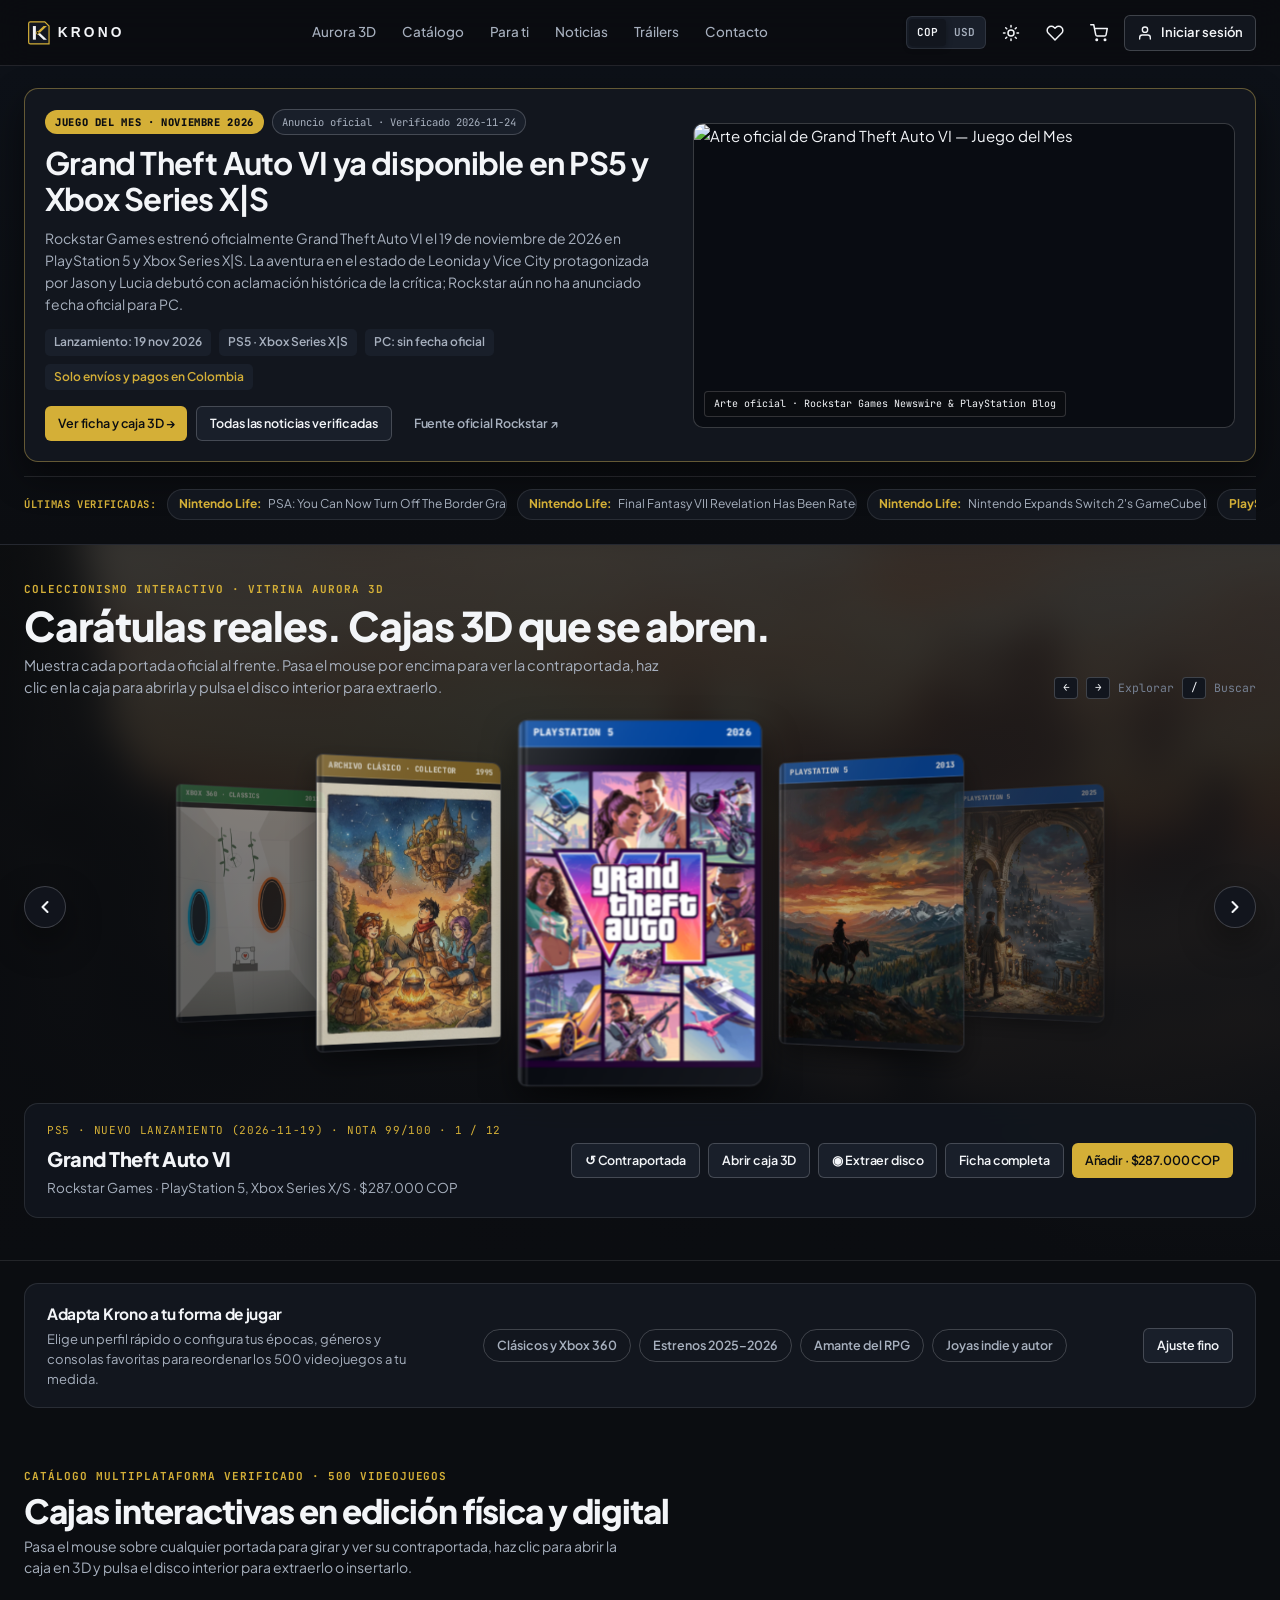
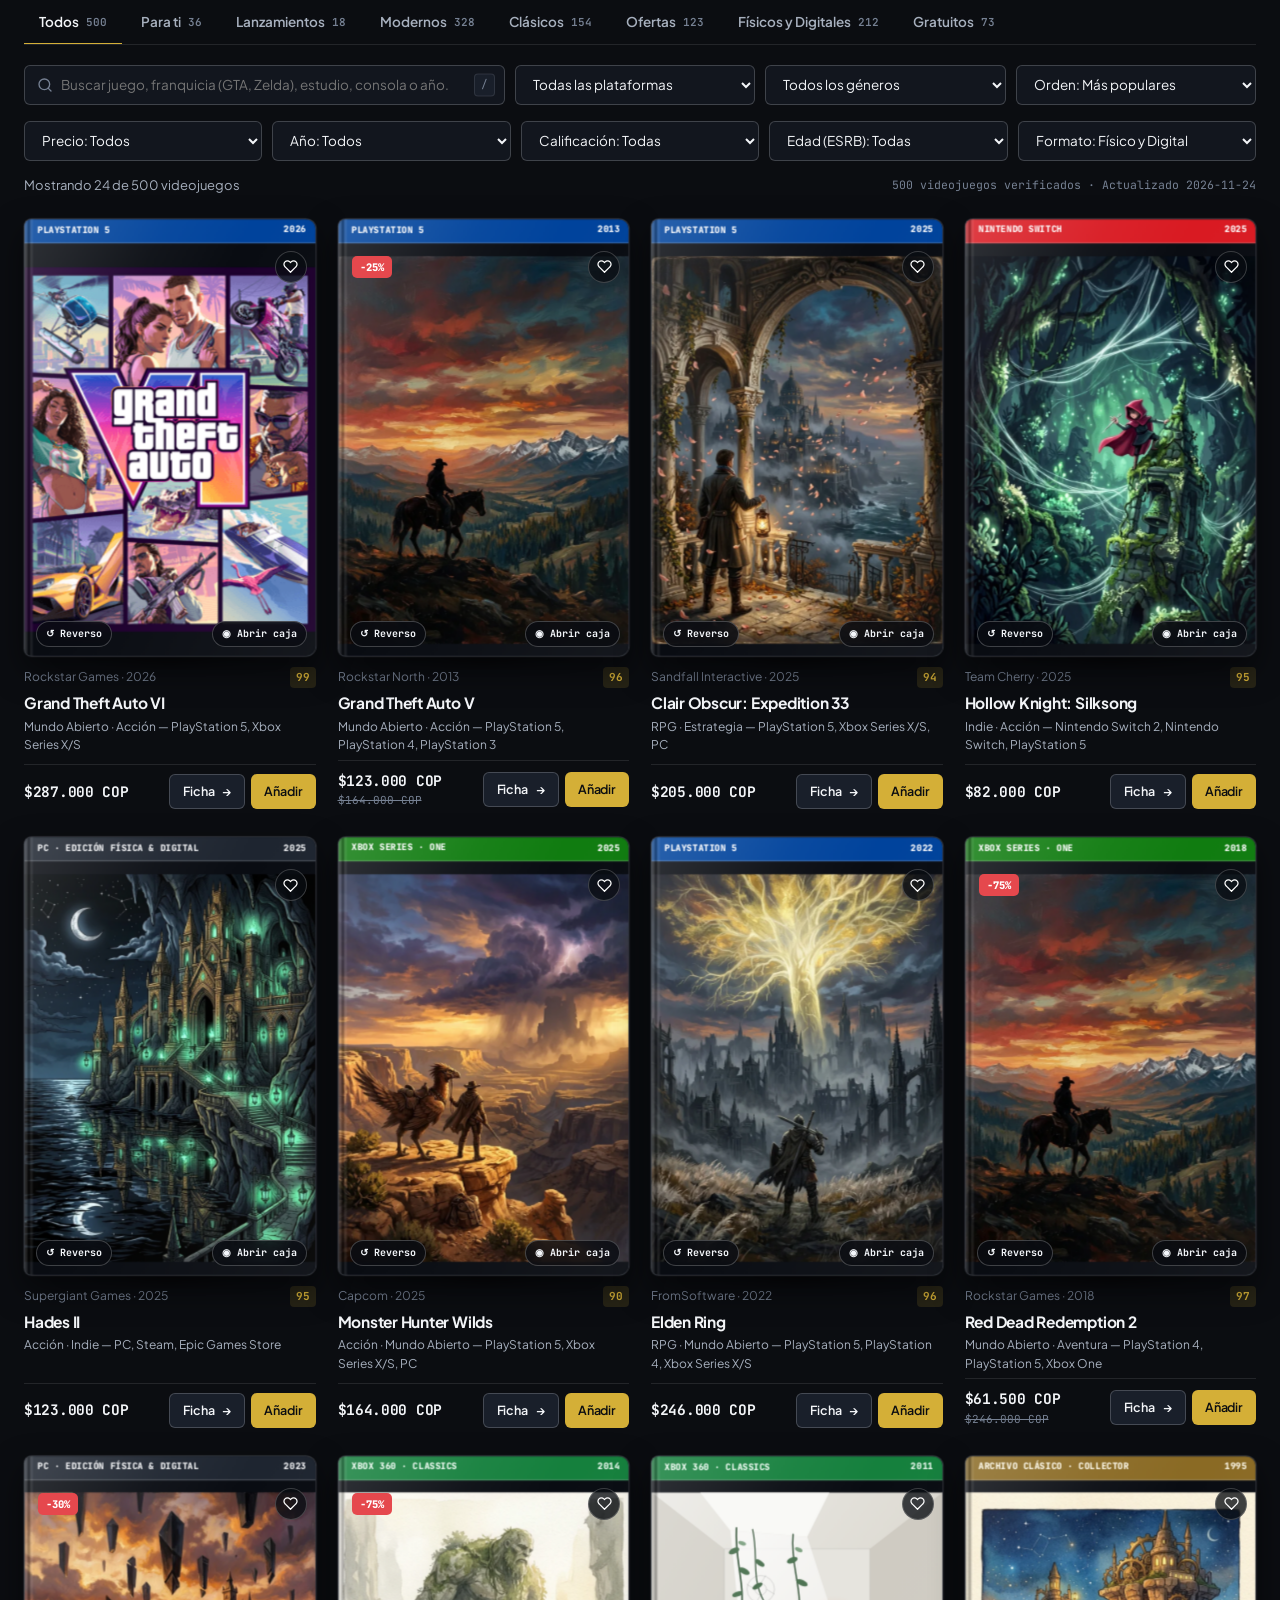
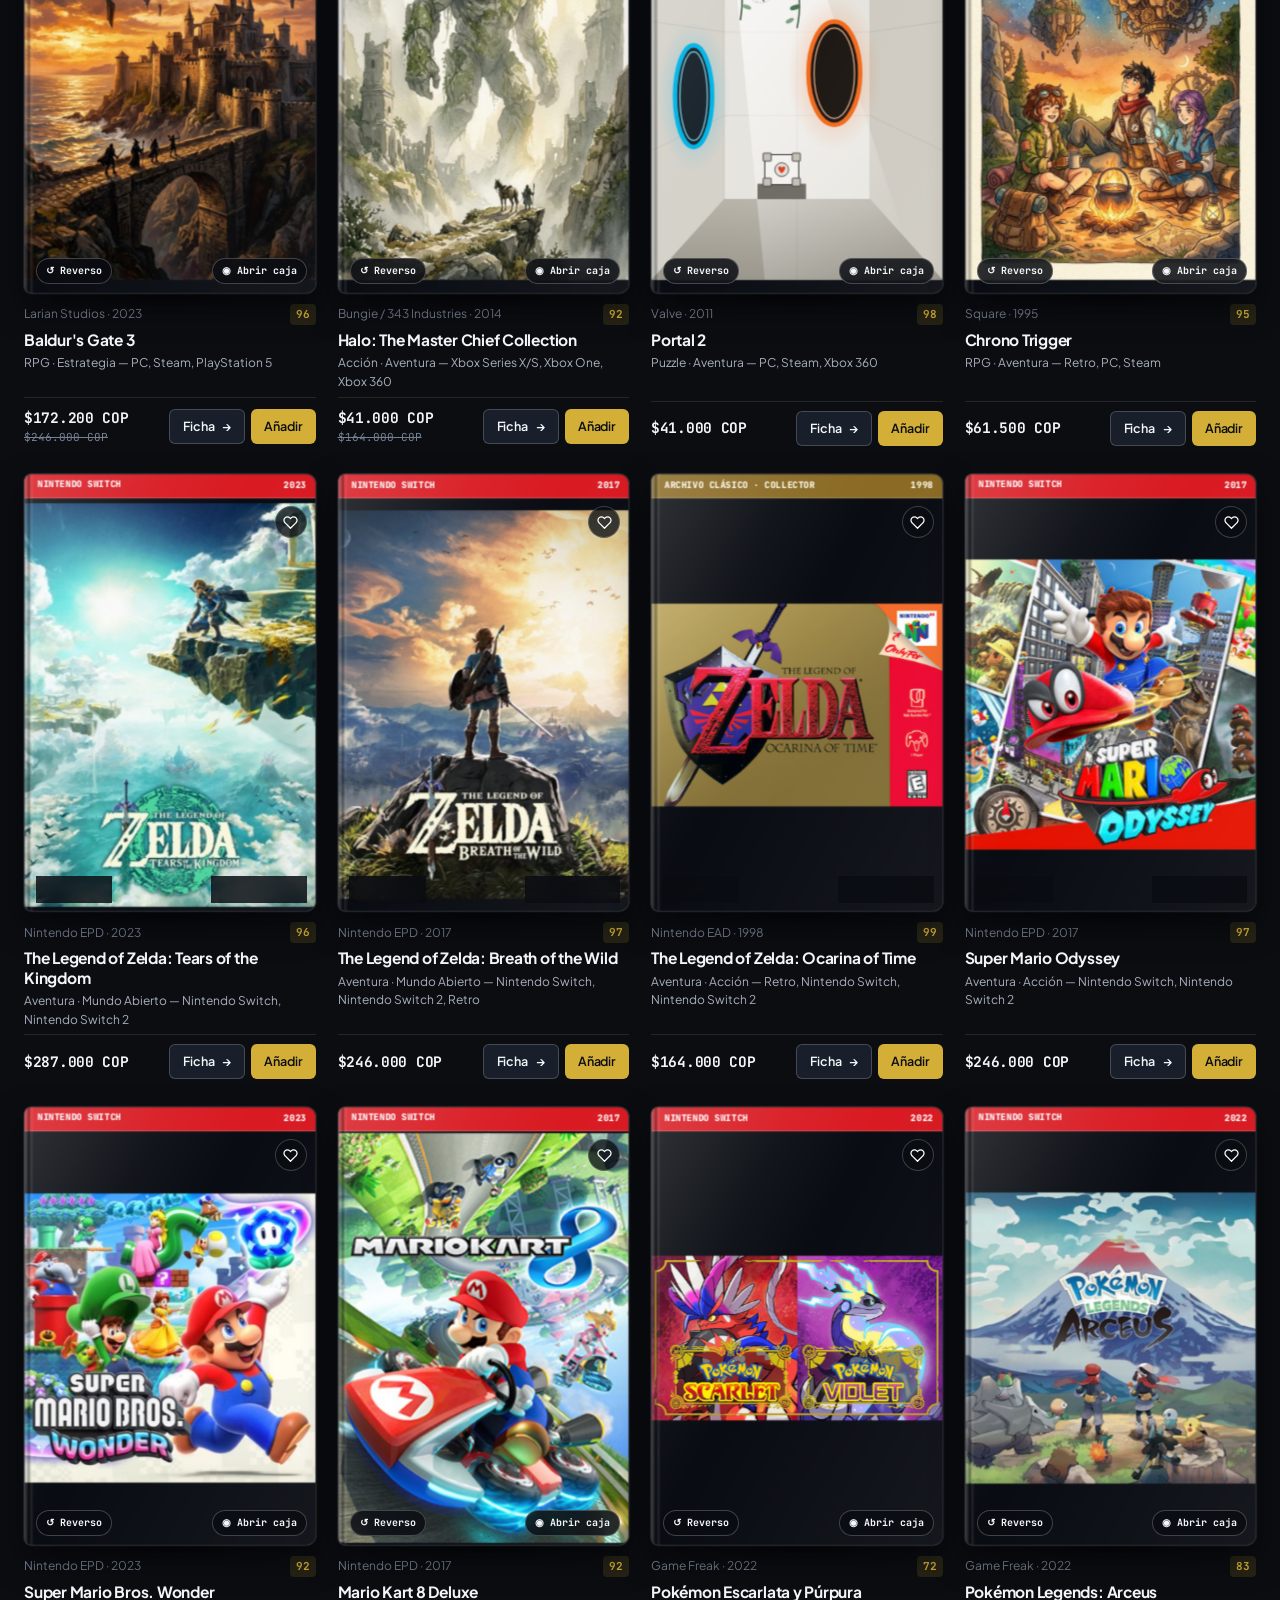
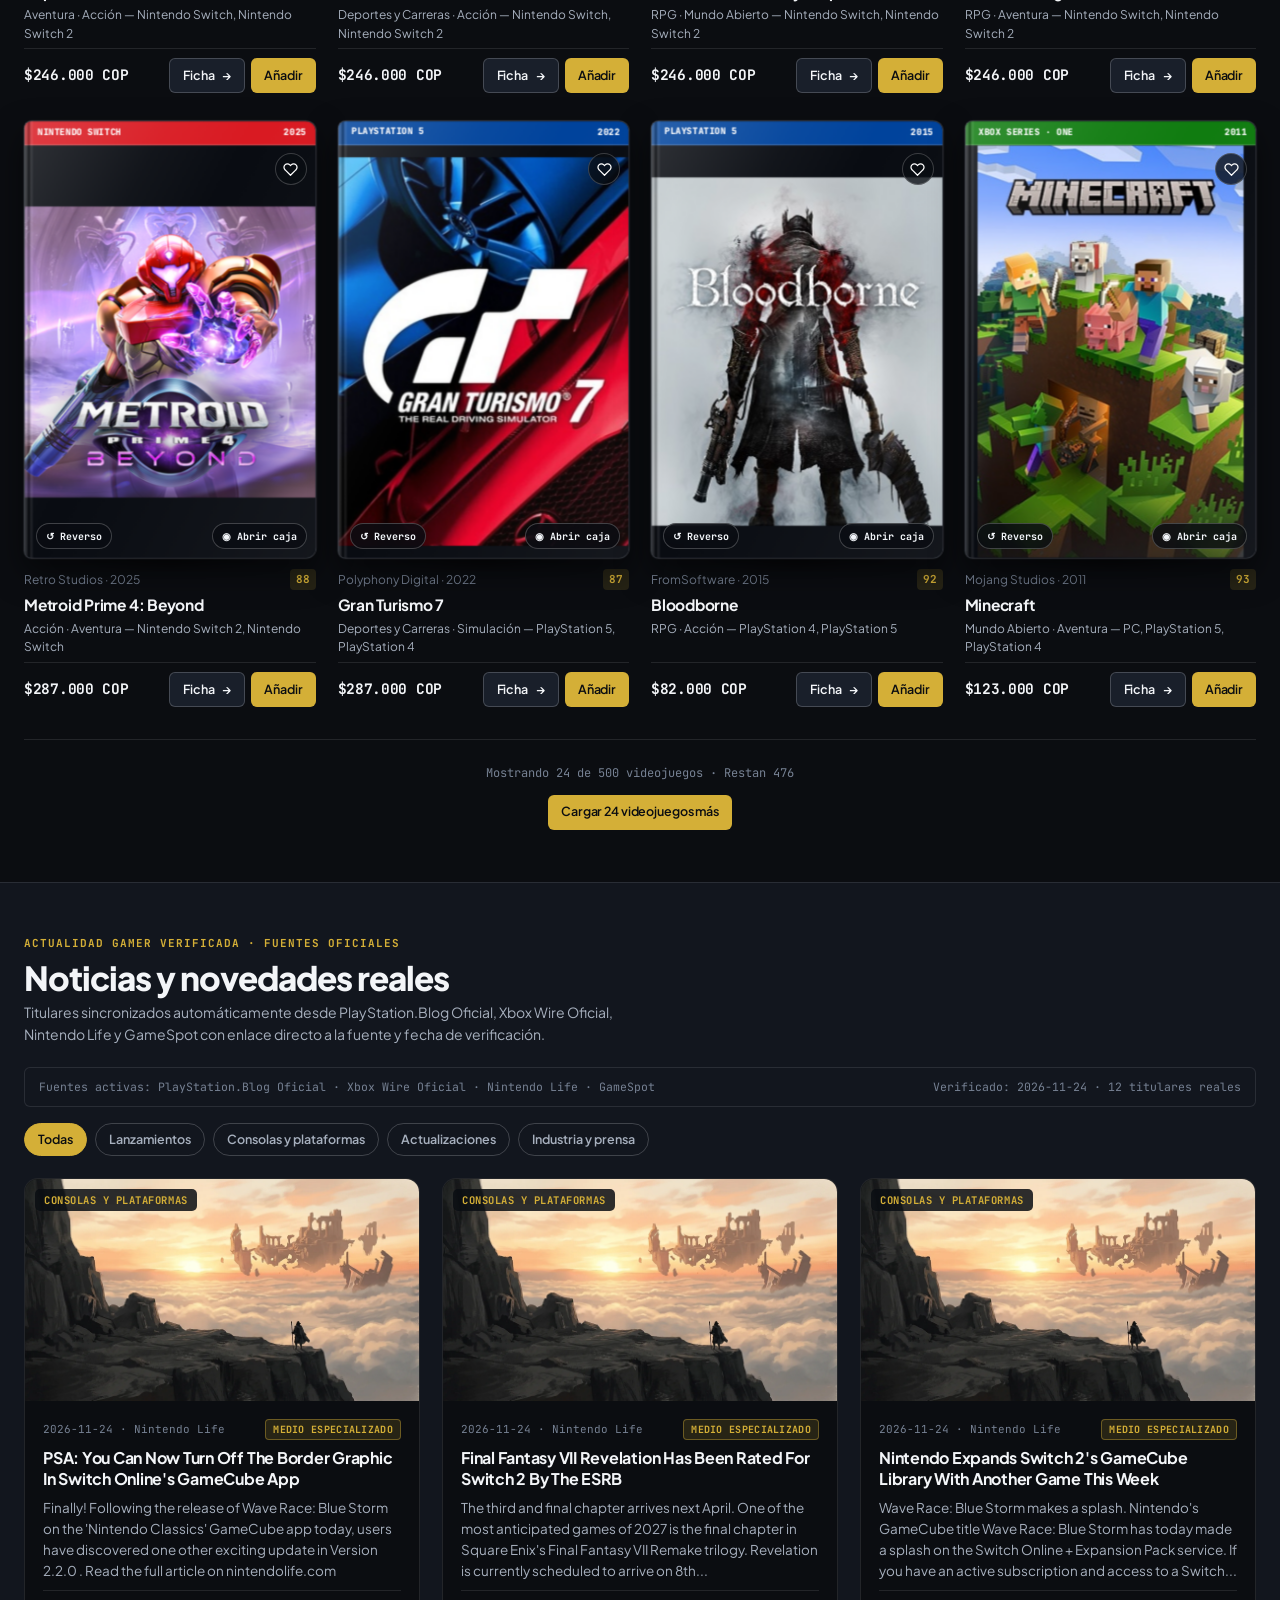
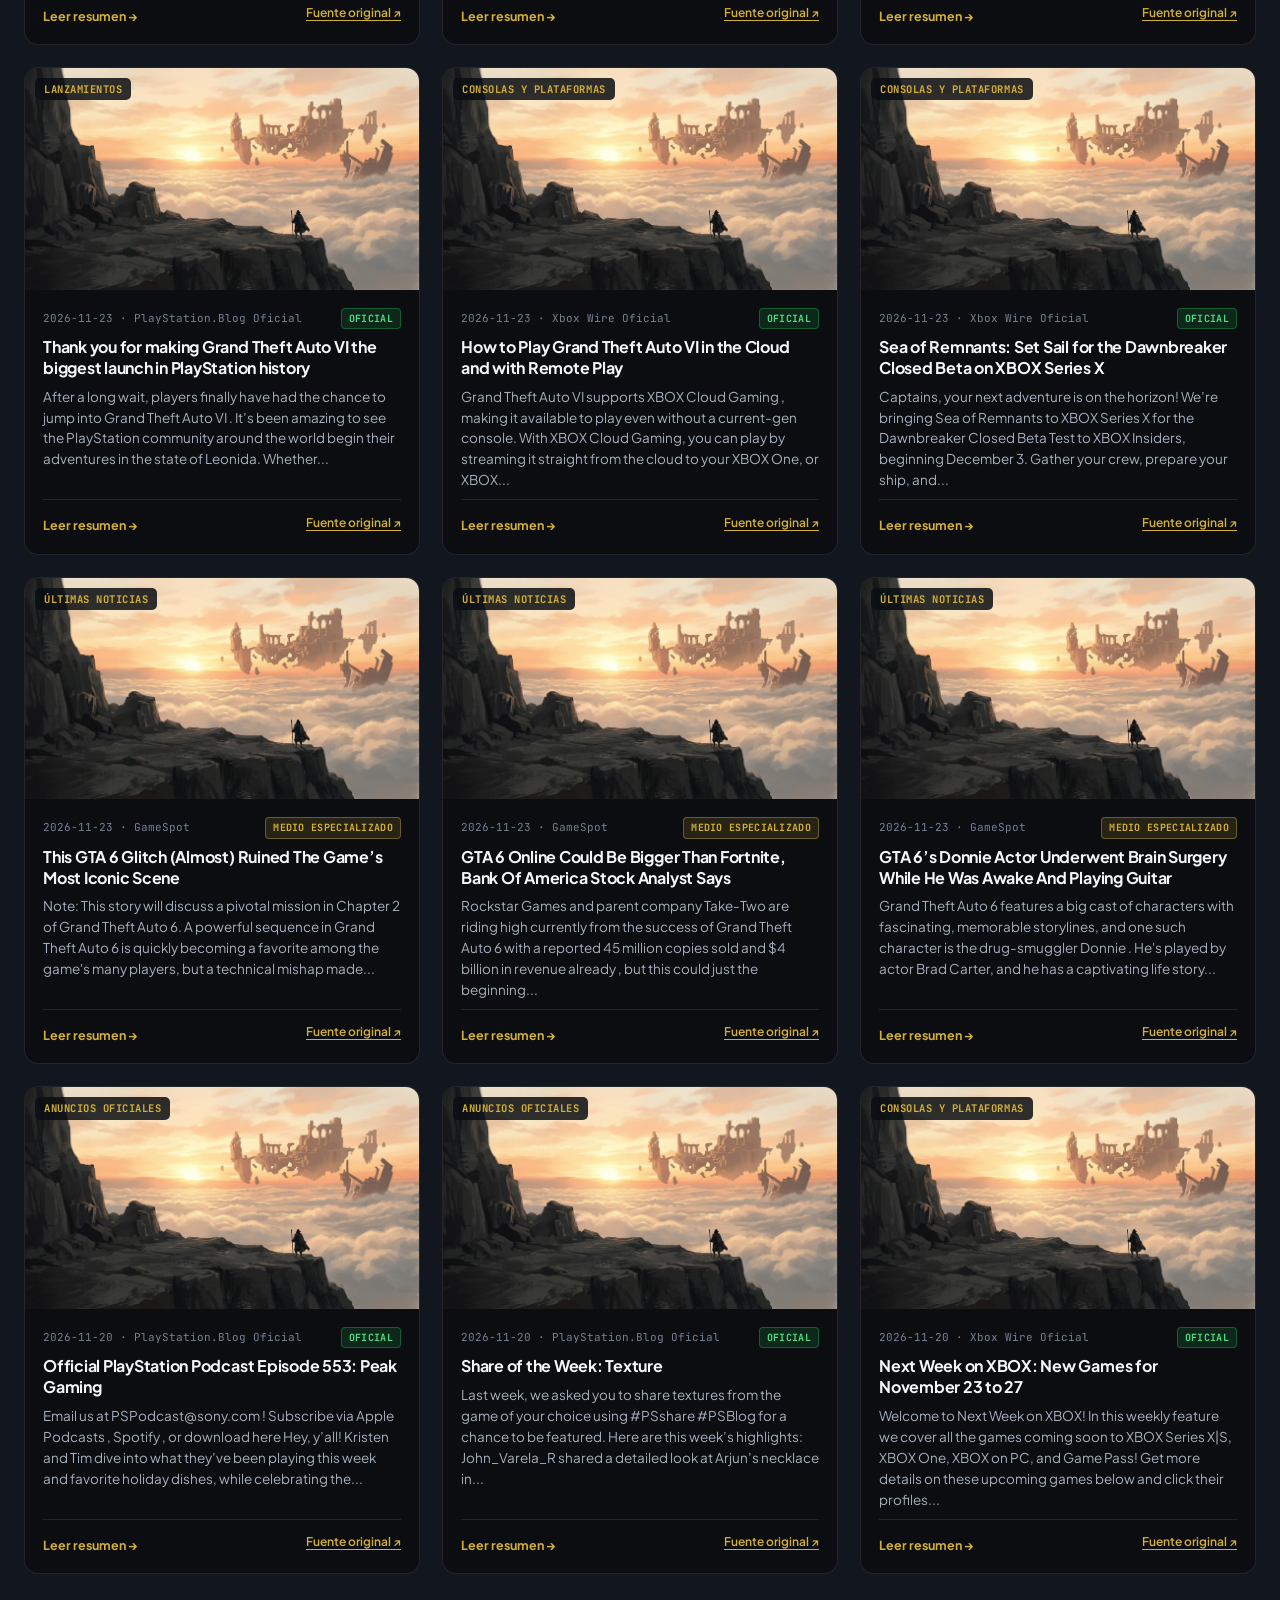
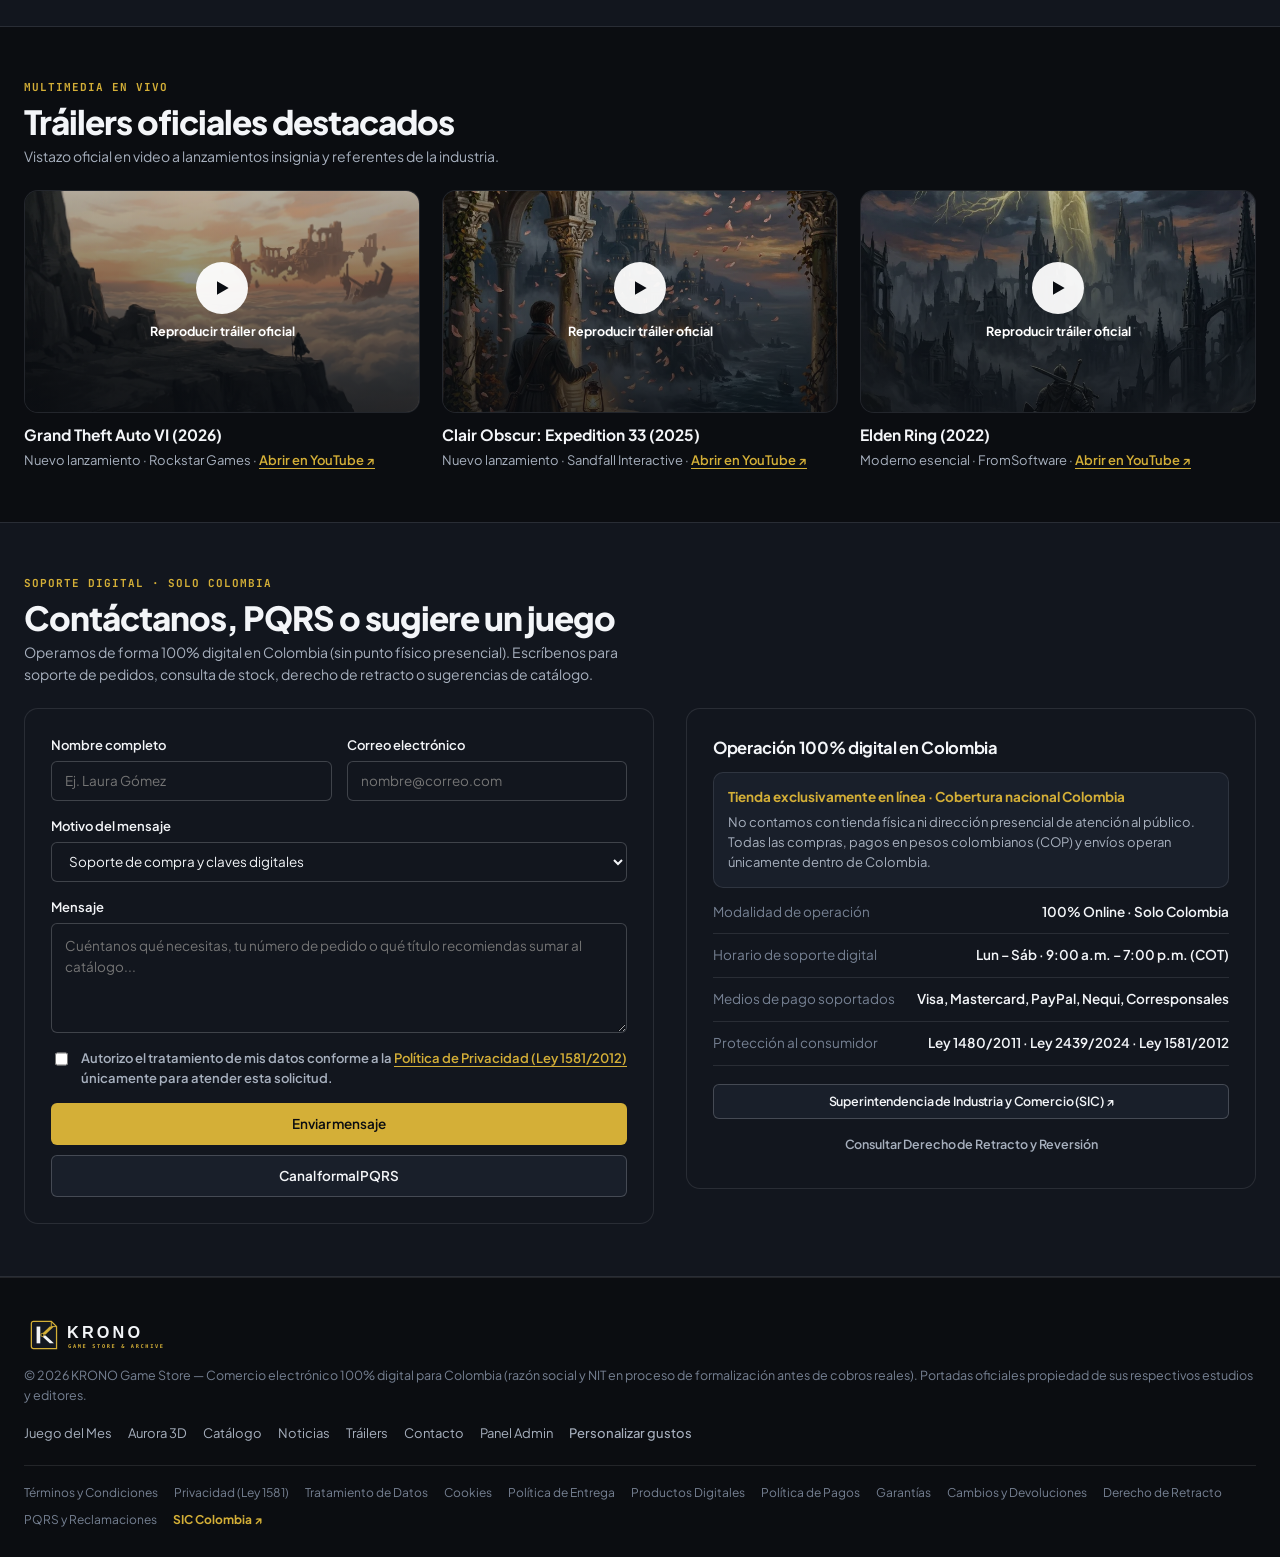
==== commit 7506f5d3: "Corregir enlaces legales en index.html hacia las 11 páginas en legal/" ====
--- a/index.html
+++ b/index.html
@@ -745,7 +745,7 @@
                   Superintendencia de Industria y Comercio (SIC) ↗
                 </a>
                 <a
-                  href="legal/derecho-de-retracto-y-reversion.html"
+                  href="legal/derecho-de-retracto.html"
                   class="btn btn-ghost btn-full btn-sm"
                 >
                   Consultar Derecho de Retracto y Reversión
@@ -798,15 +798,15 @@
         <nav class="footer-legal-bar" aria-label="Documentos legales Colombia">
           <a href="legal/terminos-y-condiciones.html">Términos y Condiciones</a>
           <a href="legal/politica-de-privacidad.html">Privacidad (Ley 1581)</a>
-          <a href="legal/aviso-de-privacidad.html">Aviso de Privacidad</a>
+          <a href="legal/tratamiento-de-datos.html">Tratamiento de Datos</a>
           <a href="legal/politica-de-cookies.html">Cookies</a>
-          <a href="legal/politica-de-envios.html">Envíos Colombia</a>
-          <a href="legal/politica-de-entregas-digitales.html">Entregas Digitales</a>
-          <a href="legal/politica-de-garantias-y-devoluciones.html">Garantías y Devoluciones</a>
-          <a href="legal/derecho-de-retracto-y-reversion.html">Retracto y Reversión</a>
+          <a href="legal/politica-de-entrega.html">Política de Entrega</a>
+          <a href="legal/productos-digitales.html">Productos Digitales</a>
+          <a href="legal/politica-de-pagos.html">Política de Pagos</a>
+          <a href="legal/garantias.html">Garantías</a>
+          <a href="legal/cambios-y-devoluciones.html">Cambios y Devoluciones</a>
+          <a href="legal/derecho-de-retracto.html">Derecho de Retracto</a>
           <a href="legal/contacto-y-reclamaciones.html">PQRS y Reclamaciones</a>
-          <a href="legal/propiedad-intelectual.html">Propiedad Intelectual</a>
-          <a href="legal/informacion-comercial.html">Información Comercial</a>
           <a href="https://www.sic.gov.co/" target="_blank" rel="noopener noreferrer" style="color: var(--accent); font-weight: 700">
             SIC Colombia ↗
           </a>
@@ -1208,7 +1208,7 @@
               <span>
                 Acepto los <a href="legal/terminos-y-condiciones.html" target="_blank" class="link-btn">Términos y Condiciones</a>,
                 la <a href="legal/politica-de-privacidad.html" target="_blank" class="link-btn">Política de Privacidad (Ley 1581/2012)</a>
-                y reconozco el <a href="legal/derecho-de-retracto-y-reversion.html" target="_blank" class="link-btn">Derecho de Retracto y Reversión (Ley 1480/2011)</a>.
+                y reconozco el <a href="legal/derecho-de-retracto.html" target="_blank" class="link-btn">Derecho de Retracto y Reversión (Ley 1480/2011)</a>.
               </span>
             </label>
 
